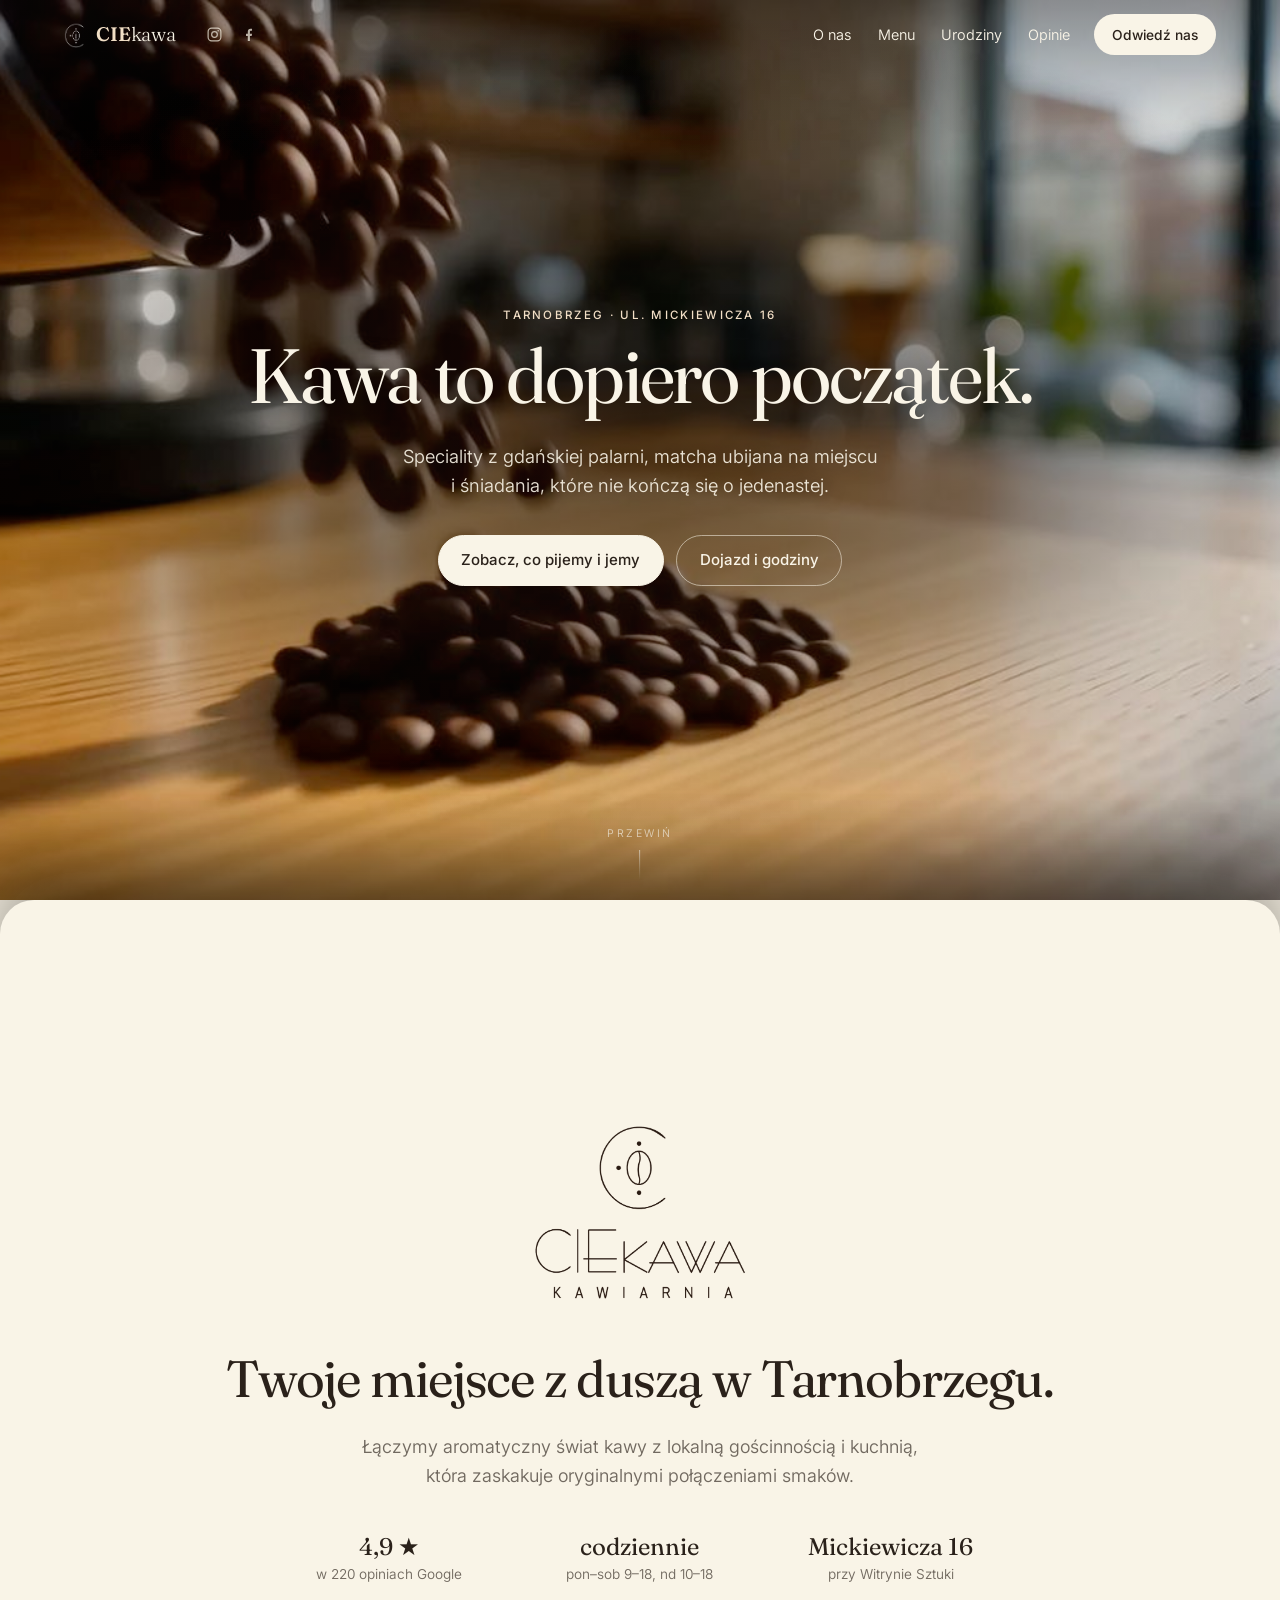
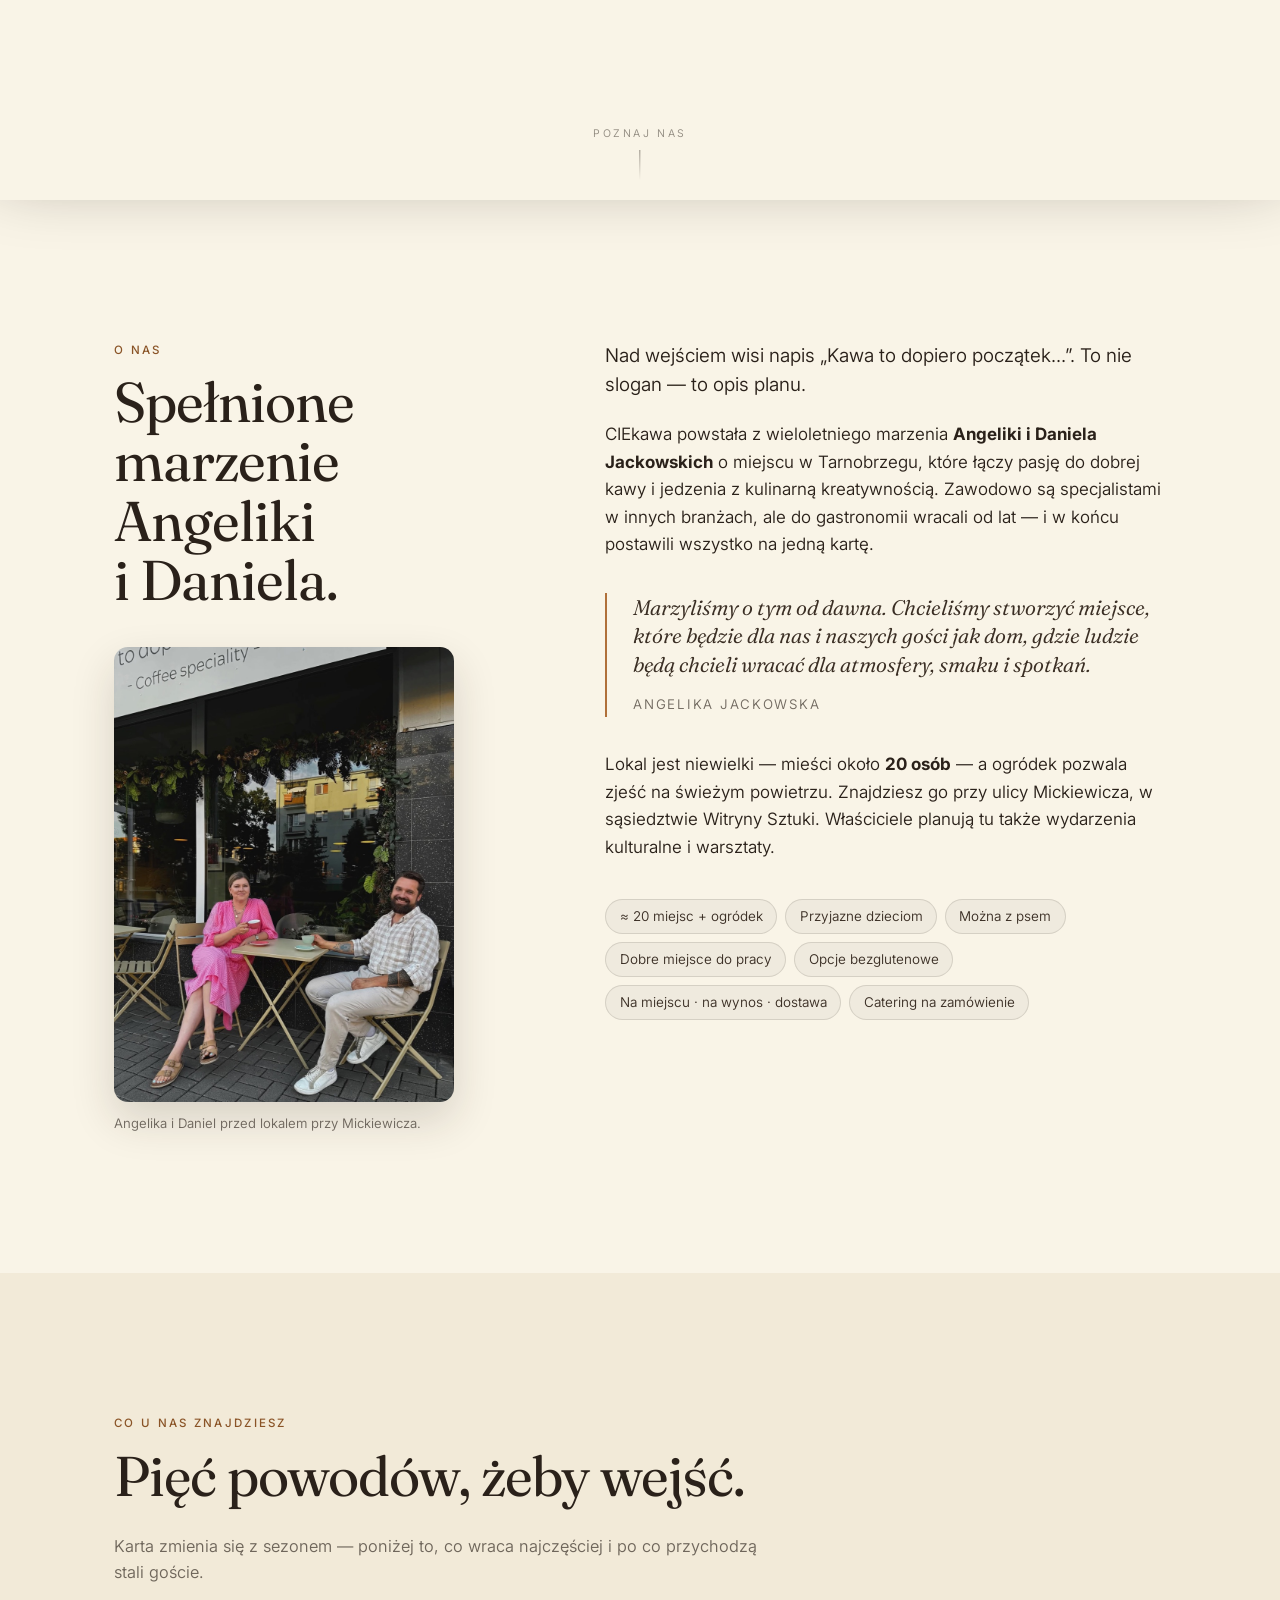
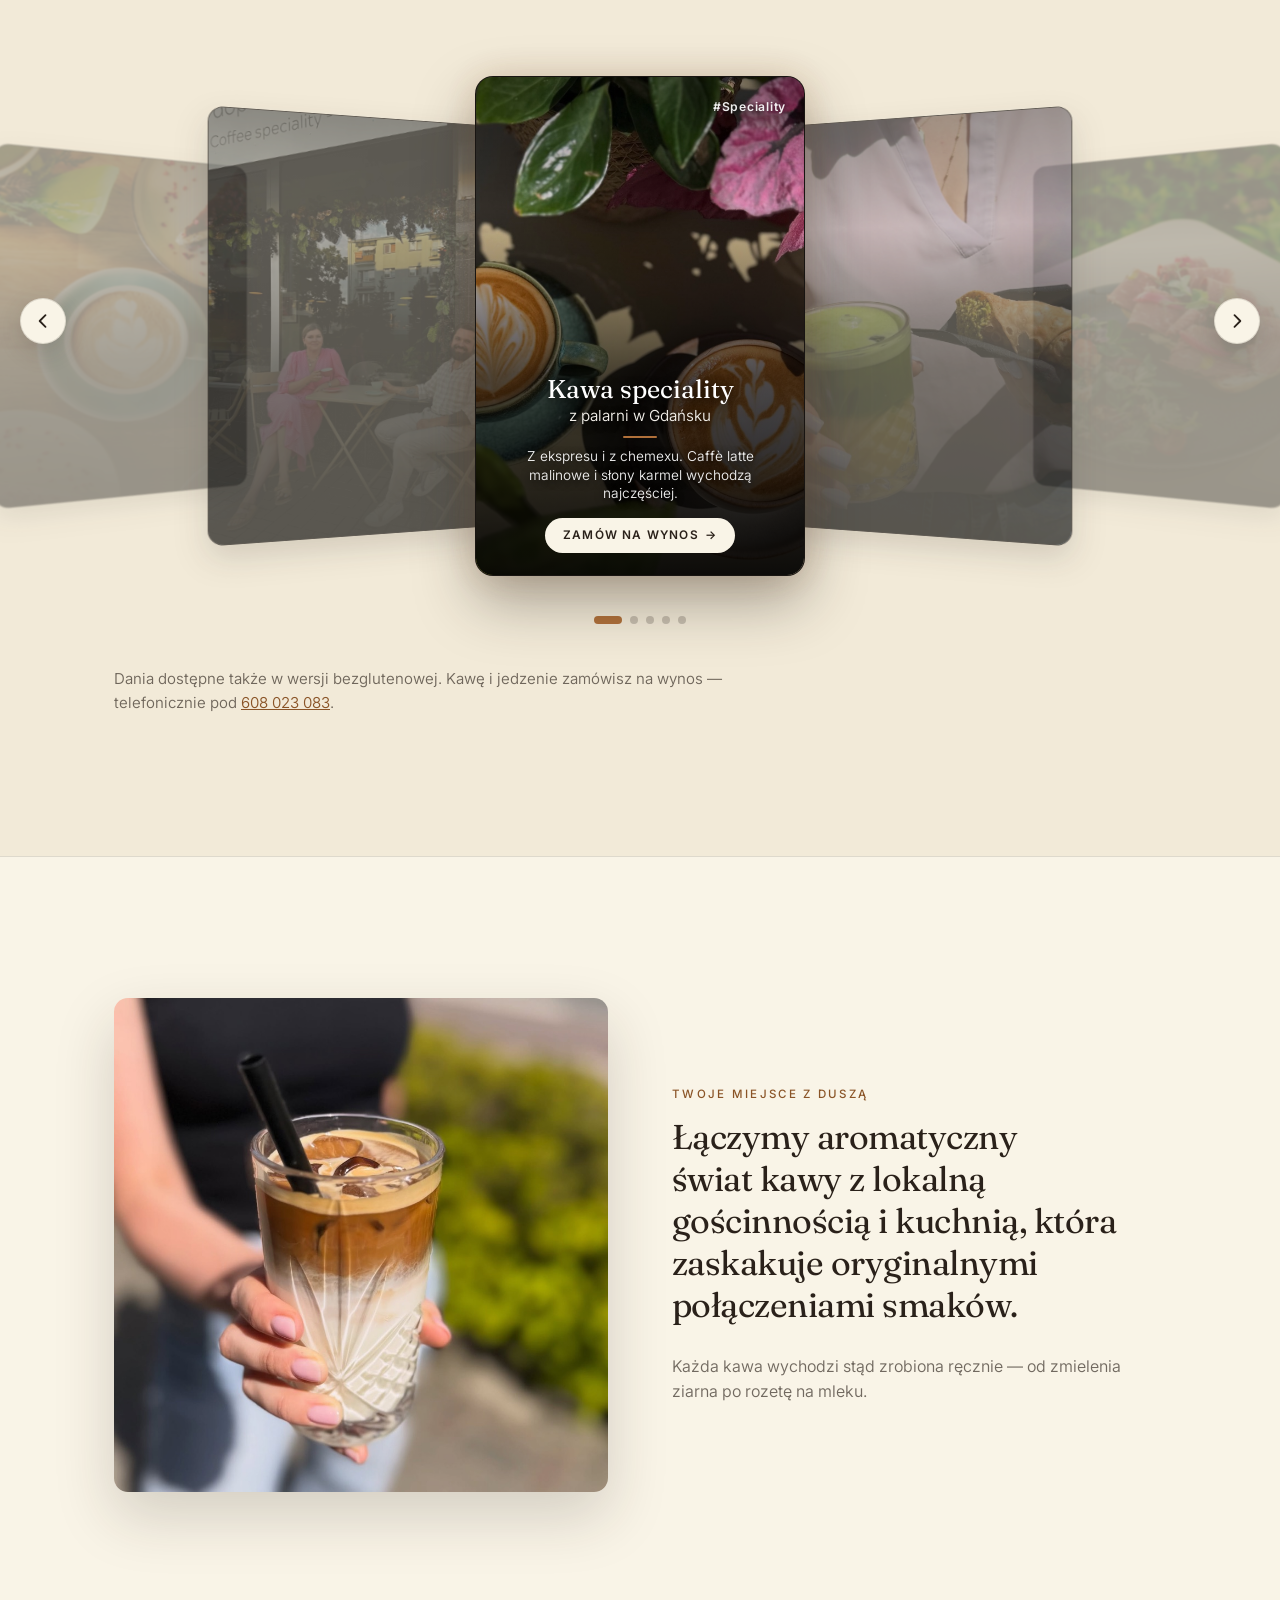
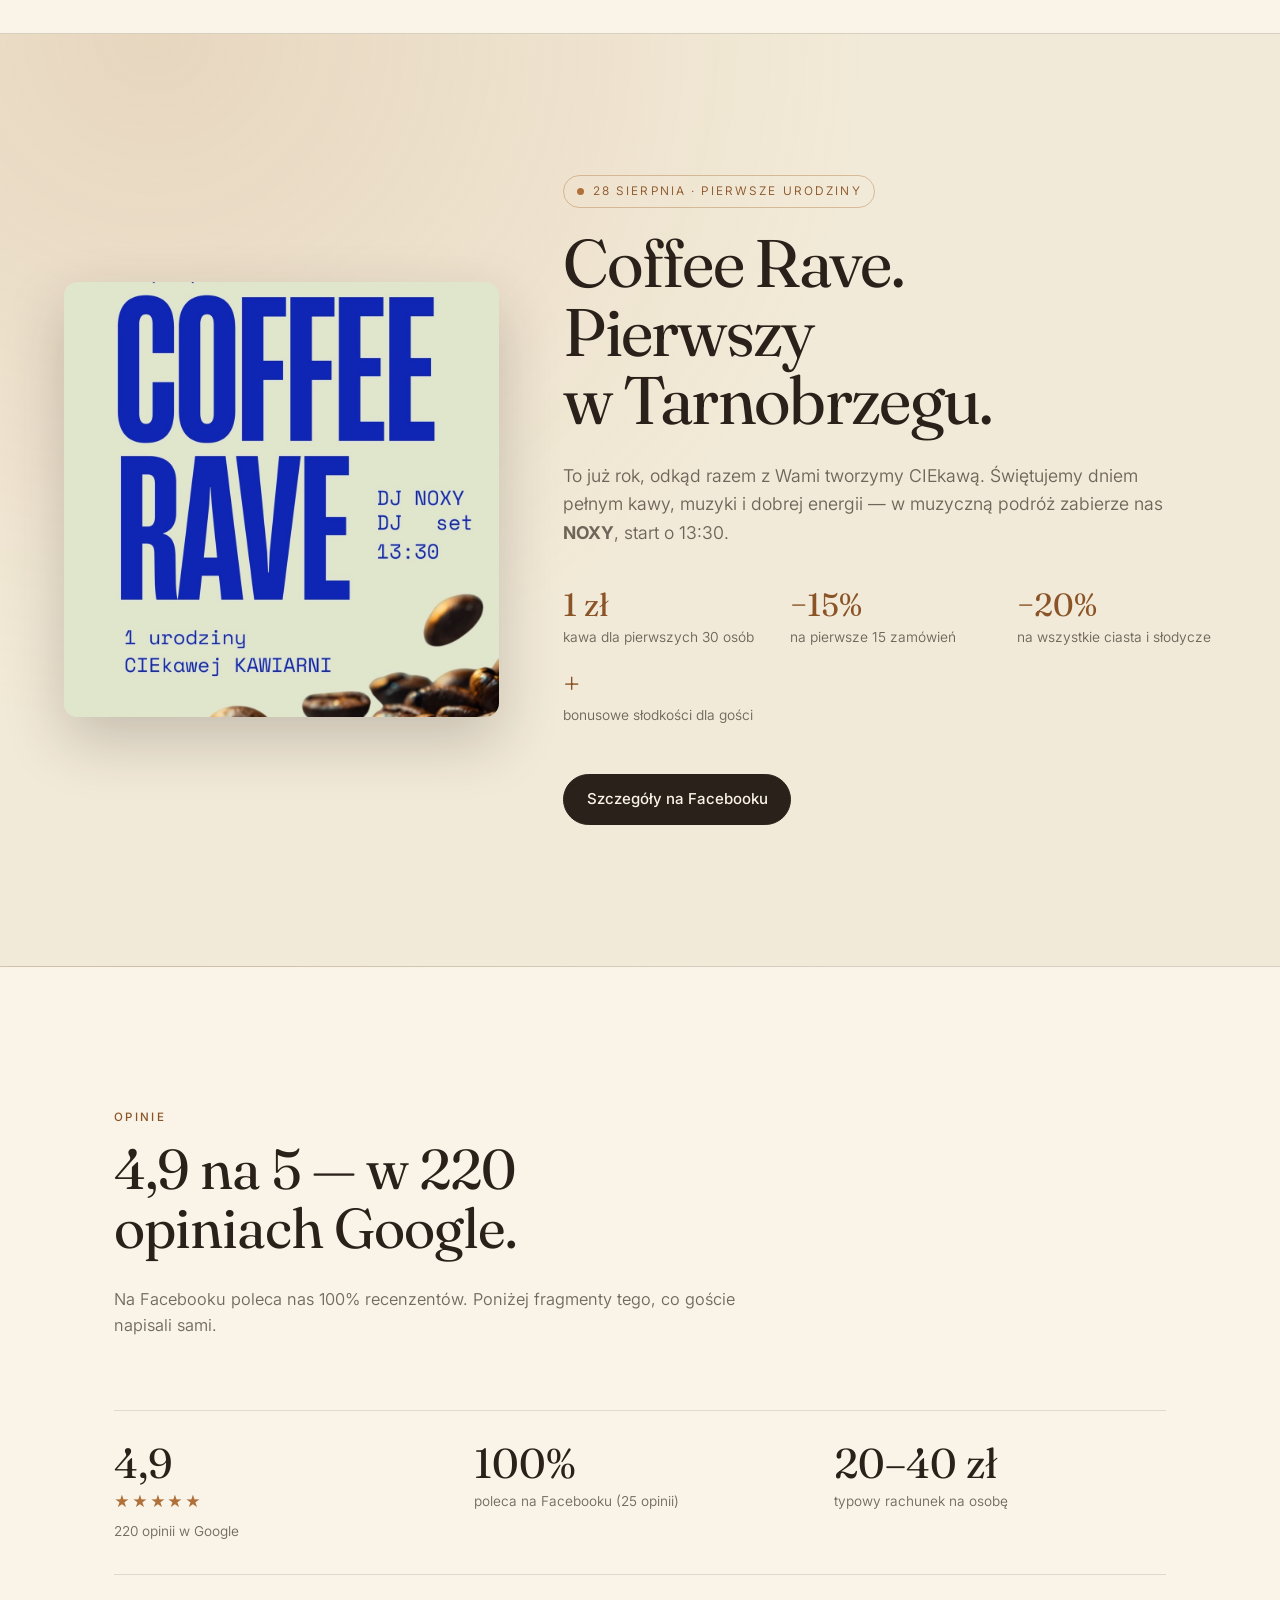
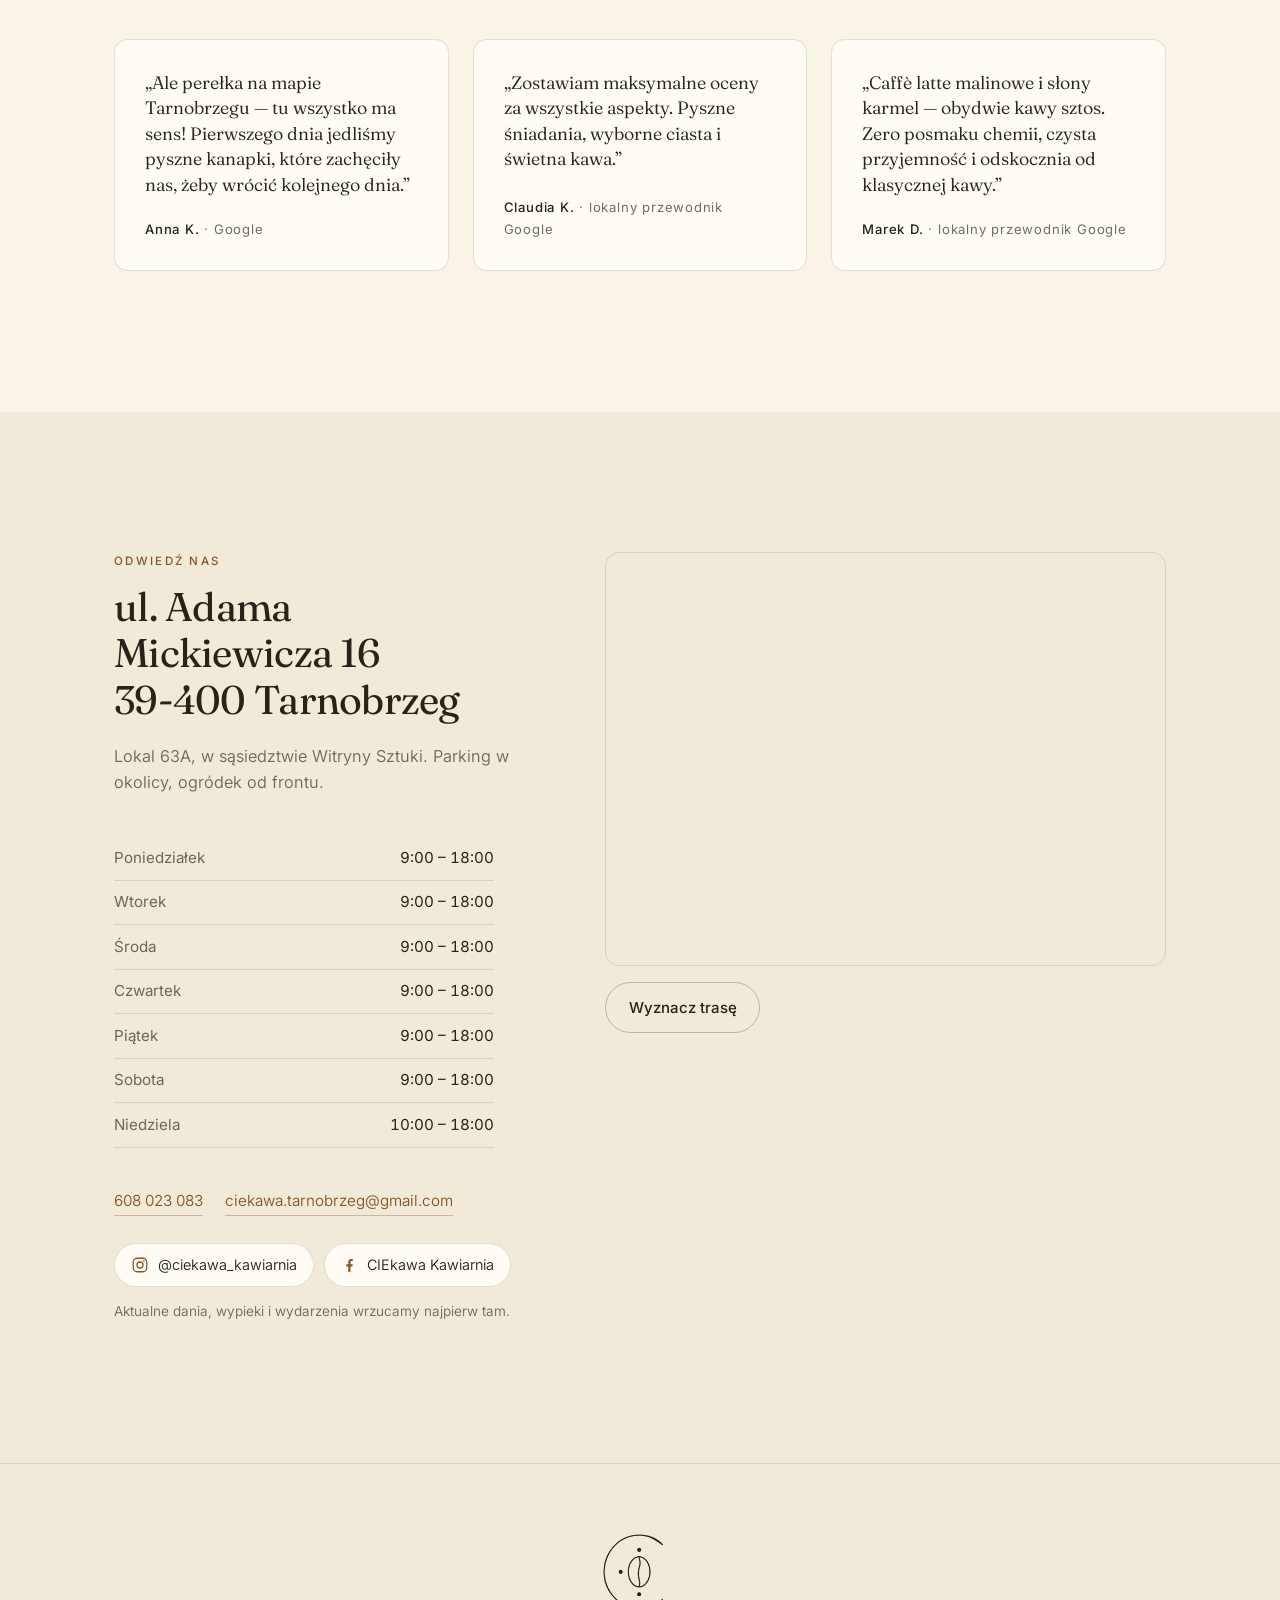
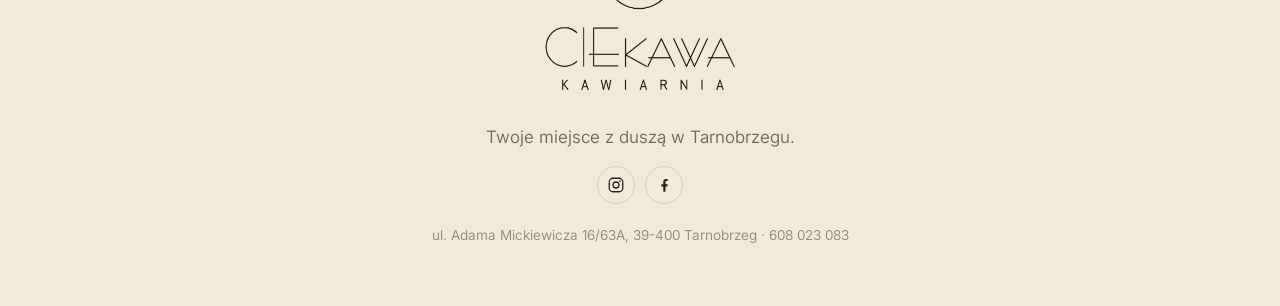
==== index.html @ f6996d6f "Ikony Instagrama i Facebooka w lewym górnym rogu Profile przy sygnaturze w nawigacji. Nad wideo jasn" ====
<!doctype html>
<html lang="pl">
<head>
<meta charset="utf-8">
<meta name="viewport" content="width=device-width, initial-scale=1">
<title>CIEkawa Kawiarnia — Tarnobrzeg | Kawa speciality, matcha i śniadania cały dzień</title>
<meta name="description" content="CIEkawa Kawiarnia przy Mickiewicza 16 w Tarnobrzegu. Kawa speciality z gdańskiej palarni, matcha, autorskie wypieki i śniadania serwowane przez cały dzień. 4,9★ w 220 opiniach Google.">
<meta name="theme-color" content="#F9F4E7">
<link rel="canonical" href="https://ciekawa-kawiarnia.pl/">

<meta property="og:type" content="restaurant.restaurant">
<meta property="og:locale" content="pl_PL">
<meta property="og:title" content="CIEkawa Kawiarnia — Tarnobrzeg">
<meta property="og:description" content="Kawa to dopiero początek. Speciality, matcha, wypieki i śniadania cały dzień — ul. Mickiewicza 16, Tarnobrzeg.">
<meta property="og:image" content="assets/img/wlasciciele.jpg">

<link rel="preconnect" href="https://fonts.googleapis.com">
<link rel="preconnect" href="https://fonts.gstatic.com" crossorigin>
<link href="https://fonts.googleapis.com/css2?family=Fraunces:ital,opsz,wght@0,9..144,300..700;1,9..144,300..600&family=Inter:wght@300..600&display=swap" rel="stylesheet">
<link rel="stylesheet" href="assets/css/style.css?v=11">
<script>document.documentElement.className+=" splash-on splash-lock";</script>

<script type="application/ld+json">
{
  "@context": "https://schema.org",
  "@type": "CafeOrCoffeeShop",
  "name": "CIEkawa Kawiarnia",
  "image": "assets/img/wlasciciele.jpg",
  "description": "Twoje miejsce z duszą w Tarnobrzegu — kawa speciality, matcha, autorskie wypieki i śniadania serwowane przez cały dzień.",
  "servesCuisine": ["Kawiarnia", "Śniadania", "Wypieki"],
  "priceRange": "20–40 zł",
  "telephone": "+48608023083",
  "email": "ciekawa.tarnobrzeg@gmail.com",
  "url": "https://ciekawa-kawiarnia.pl/",
  "address": {
    "@type": "PostalAddress",
    "streetAddress": "ul. Adama Mickiewicza 16/63A",
    "addressLocality": "Tarnobrzeg",
    "postalCode": "39-400",
    "addressCountry": "PL"
  },
  "geo": { "@type": "GeoCoordinates", "latitude": 50.5705876, "longitude": 21.6706132 },
  "aggregateRating": { "@type": "AggregateRating", "ratingValue": "4.9", "reviewCount": "220" },
  "sameAs": [
    "https://www.facebook.com/CIEkawaKawiarnia/",
    "https://www.instagram.com/ciekawa_kawiarnia/"
  ],
  "openingHoursSpecification": [
    { "@type": "OpeningHoursSpecification", "dayOfWeek": ["Monday","Tuesday","Wednesday","Thursday","Friday","Saturday"], "opens": "09:00", "closes": "18:00" },
    { "@type": "OpeningHoursSpecification", "dayOfWeek": "Sunday", "opens": "10:00", "closes": "18:00" }
  ]
}
</script>
</head>
<body>

<a class="skip" href="#tresc">Przejdź do treści</a>

<!-- Ekran startowy. Widoczny tylko przy włączonym JS (klasa .splash-on),
     żeby bez skryptu nie został na stałe na wierzchu. -->
<div class="splash" id="splash" role="status" aria-live="polite" aria-label="Wczytywanie strony">
  <i class="splash__panel splash__panel--top"></i>
  <i class="splash__panel splash__panel--bot"></i>
  <div class="splash__mark" id="splash-mark">
    <img class="splash__ghost" src="assets/img/logo.png" alt="CIEkawa Kawiarnia" width="760" height="661">
    <span class="splash__fillwrap" id="splash-fill">
      <img class="splash__fill" src="assets/img/logo.png" alt="" aria-hidden="true" width="760" height="661">
    </span>
  </div>
  <span class="splash__label">parzymy stronę…</span>
</div>

<header class="nav" id="nav">
  <a class="nav__brand" href="#top">
    <img class="nav__logo" src="assets/img/logo-znak.png" alt="" width="220" height="246">
    <span><span class="nav__mark">CIE</span><span class="nav__word">kawa</span></span>
  </a>
  <div class="nav__spolecz">
    <a href="https://www.instagram.com/ciekawa_kawiarnia/" target="_blank" rel="noopener"
       aria-label="CIEkawa Kawiarnia na Instagramie"><svg viewBox="0 0 24 24" width="17" height="17" fill="none" stroke="currentColor" stroke-width="1.7" aria-hidden="true"><rect x="3" y="3" width="18" height="18" rx="5"/><circle cx="12" cy="12" r="4"/><circle cx="17.2" cy="6.8" r="1.1" fill="currentColor" stroke="none"/></svg></a>
    <a href="https://www.facebook.com/CIEkawaKawiarnia/" target="_blank" rel="noopener"
       aria-label="CIEkawa Kawiarnia na Facebooku"><svg viewBox="0 0 24 24" width="17" height="17" fill="currentColor" aria-hidden="true"><path d="M14 8.5V11h3l-.5 3H14v7h-3v-7H8.5v-3H11V8c0-2.5 1.5-4 3.8-4 1.1 0 2.2.2 2.2.2v2.5h-1.2c-1.2 0-1.8.6-1.8 1.8z"/></svg></a>
  </div>
  <nav class="nav__links" aria-label="Główna">
    <a href="#o-nas">O nas</a>
    <a href="#menu">Menu</a>
    <a href="#urodziny">Urodziny</a>
    <a href="#opinie">Opinie</a>
  </nav>
  <a class="btn btn--pill nav__cta" href="#kontakt">Odwiedź nas</a>
</header>

<main id="tresc">

<!-- ============ HERO 1 — wideo ============ -->
<section class="hero" id="top">
  <!-- Źródło ustawia JS zależnie od szerokości ekranu: telefon nie musi
       ciągnąć wersji 1080p. Bez JS zostaje poster, więc kadr i tak jest. -->
  <video class="hero__video" id="hero-video"
         autoplay muted loop playsinline preload="auto"
         poster="assets/img/poster.jpg"
         aria-label="Ziarna kawy, przelew z chemexu, ubijana matcha i latte z sernikiem baskijskim"></video>
  <div class="hero__scrim"></div>
  <!-- Przyciemnienie na szwie pętli: wideo zaczyna się ziarnami, a kończy
       sernikiem, więc bez tego zapętlenie widać jako twarde cięcie. -->
  <div class="hero__dip" id="hero-dip"></div>

  <div class="wrap hero__inner" id="hero-inner">
    <p class="eyebrow">Tarnobrzeg · ul. Mickiewicza 16</p>
    <h1 class="hero__title">Kawa to dopiero&nbsp;początek.</h1>
    <p class="hero__sub">Speciality z gdańskiej palarni, matcha ubijana na miejscu i&nbsp;śniadania, które nie kończą się o&nbsp;jedenastej.</p>
    <div class="hero__actions">
      <a class="btn btn--light" href="#menu">Zobacz, co pijemy i jemy</a>
      <a class="btn btn--onvideo" href="#kontakt">Dojazd i godziny</a>
    </div>
  </div>

  <div class="hero__hint" aria-hidden="true"><span>przewiń</span><i></i></div>
</section>

<!-- ============ HERO 2 — marka ============ -->
<!-- Wjeżdża na hero 1 przy scrollu. Tu logo dostaje pełną skalę na swoim
     własnym kremowym tle, bez żadnego przefarbowywania. -->
<section class="hero2" id="marka">
  <div class="wrap hero2__inner">
    <img class="hero2__logo" src="assets/img/logo.png" alt="CIEkawa Kawiarnia" width="760" height="661">
    <p class="hero2__claim">Twoje miejsce z duszą w&nbsp;Tarnobrzegu.</p>
    <p class="hero2__sub">Łączymy aromatyczny świat kawy z lokalną gościnnością i&nbsp;kuchnią, która zaskakuje oryginalnymi połączeniami smaków.</p>
    <ul class="hero2__facts">
      <li><b>4,9 ★</b><span>w 220 opiniach Google</span></li>
      <li><b>codziennie</b><span>pon–sob 9–18, nd 10–18</span></li>
      <li><b>Mickiewicza 16</b><span>przy Witrynie Sztuki</span></li>
    </ul>
  </div>
  <a class="hero2__hint" href="#o-nas"><span>poznaj nas</span><i></i></a>
</section>

<!-- ============ O NAS ============ -->
<section class="section section--cream" id="o-nas">
  <div class="wrap grid-2">
    <div class="col-sticky">
      <p class="eyebrow">O nas</p>
      <h2 class="h2">Spełnione marzenie Angeliki i&nbsp;Daniela.</h2>
      <figure class="portret">
        <img src="assets/img/wlasciciele.jpg" alt="Angelika i Daniel Jackowscy przy stoliku w ogródku CIEkawej Kawiarni" width="897" height="1200" loading="lazy" decoding="async">
        <figcaption>Angelika i Daniel przed lokalem przy Mickiewicza.</figcaption>
      </figure>
    </div>
    <div class="prose">
      <p class="lead">Nad wejściem wisi napis „Kawa to dopiero początek…”. To nie slogan — to opis planu.</p>
      <p>CIEkawa powstała z wieloletniego marzenia <strong>Angeliki i Daniela Jackowskich</strong> o miejscu w Tarnobrzegu, które łączy pasję do dobrej kawy i jedzenia z kulinarną kreatywnością. Zawodowo są specjalistami w innych branżach, ale do gastronomii wracali od lat — i w końcu postawili wszystko na jedną kartę.</p>
      <blockquote>
        <p>Marzyliśmy o tym od dawna. Chcieliśmy stworzyć miejsce, które będzie dla nas i naszych gości jak dom, gdzie ludzie będą chcieli wracać dla atmosfery, smaku i spotkań.</p>
        <cite>Angelika Jackowska</cite>
      </blockquote>
      <p>Lokal jest niewielki — mieści około <strong>20 osób</strong> — a ogródek pozwala zjeść na świeżym powietrzu. Znajdziesz go przy ulicy Mickiewicza, w sąsiedztwie Witryny Sztuki. Właściciele planują tu także wydarzenia kulturalne i warsztaty.</p>

      <ul class="chips">
        <li>≈ 20 miejsc + ogródek</li>
        <li>Przyjazne dzieciom</li>
        <li>Można z psem</li>
        <li>Dobre miejsce do pracy</li>
        <li>Opcje bezglutenowe</li>
        <li>Na miejscu · na wynos · dostawa</li>
        <li>Catering na zamówienie</li>
      </ul>
    </div>
  </div>
</section>

<!-- ============ MENU — karuzela 3D ============ -->
<section class="section section--tint" id="menu">
  <div class="wrap">
    <header class="section__head">
      <p class="eyebrow">Co u nas znajdziesz</p>
      <h2 class="h2">Pięć powodów, żeby wejść.</h2>
      <p class="section__note">Karta zmienia się z sezonem — poniżej to, co wraca najczęściej i po co przychodzą stali goście.</p>
    </header>
  </div>

  <div class="cf" id="cf"
       role="group" aria-roledescription="karuzela" aria-label="Co serwujemy">
    <div class="cf__stage" id="cf-stage">
      <article class="cf__card" data-i="0">
        <img src="assets/img/fb-kawa.jpg" alt="Dwie kawy z rozetą w ceramicznych filiżankach na stoliku wśród roślin">
        <div class="cf__veil"></div>
        <div class="cf__body">
          <span class="cf__tag">#Speciality</span>
          <div class="cf__foot">
            <h3>Kawa speciality</h3>
            <span class="cf__line2">z palarni w Gdańsku</span>
            <i class="cf__rule"></i>
            <p>Z ekspresu i z chemexu. Caffè latte malinowe i słony karmel wychodzą najczęściej.</p>
            <a class="cf__cta" href="#kontakt">Zamów na wynos <span aria-hidden="true">→</span></a>
          </div>
        </div>
      </article>

      <article class="cf__card" data-i="1">
        <img src="assets/img/fb-matcha.jpg" alt="Mrożona matcha w szklance obok cannoli z pistacjami">
        <div class="cf__veil"></div>
        <div class="cf__body">
          <span class="cf__tag">#Matcha</span>
          <div class="cf__foot">
            <h3>Matcha i herbaty</h3>
            <span class="cf__line2">ubijana na miejscu</span>
            <i class="cf__rule"></i>
            <p>Późnym latem tropikalna — na soku pomarańczowym z puree z marakui.</p>
            <a class="cf__cta" href="#kontakt">Wpadnij na kubek <span aria-hidden="true">→</span></a>
          </div>
        </div>
      </article>

      <article class="cf__card" data-i="2">
        <img src="assets/img/fb-sniadania.jpg" alt="Kanapka na chlebie zakwasowym z wołowiną i sałatka na czarnym talerzu w ogródku">
        <div class="cf__veil"></div>
        <div class="cf__body">
          <span class="cf__tag">#CałyDzień</span>
          <div class="cf__foot">
            <h3>Śniadania</h3>
            <span class="cf__line2">również po południu</span>
            <i class="cf__rule"></i>
            <p>Poranek Sułtana, shakshuka, zakwas z guacamole i łososiem. Bez godziny granicznej.</p>
            <a class="cf__cta" href="#kontakt">Zarezerwuj stolik <span aria-hidden="true">→</span></a>
          </div>
        </div>
      </article>

      <article class="cf__card" data-i="3">
        <img src="assets/img/fb-wypieki.jpg" alt="Latte z rozetą na drewnianym stole obok ciast z malinami">
        <div class="cf__veil"></div>
        <div class="cf__body">
          <span class="cf__tag">#Wypieki</span>
          <div class="cf__foot">
            <h3>Wypieki i lunch</h3>
            <span class="cf__line2">pieczone u nas</span>
            <i class="cf__rule"></i>
            <p>Sernik baskijski, hałka, sałatka Kozimierz z malinami i kozim serem, schiacciata.</p>
            <a class="cf__cta" href="#kontakt">Sprawdź, co dziś <span aria-hidden="true">→</span></a>
          </div>
        </div>
      </article>

      <article class="cf__card" data-i="4">
        <img src="assets/img/wlasciciele.jpg" alt="Angelika i Daniel przy stoliku w ogródku kawiarni">
        <div class="cf__veil"></div>
        <div class="cf__body">
          <span class="cf__tag">#Miejsce</span>
          <div class="cf__foot">
            <h3>Ogródek i sala</h3>
            <span class="cf__line2">około 20 miejsc</span>
            <i class="cf__rule"></i>
            <p>Przyjazne dzieciom i psom, dobre do pracy na laptopie. Prowadzą Angelika i Daniel.</p>
            <a class="cf__cta" href="#kontakt">Jak dojechać <span aria-hidden="true">→</span></a>
          </div>
        </div>
      </article>
    </div>

    <button class="cf__nav cf__nav--prev" id="cf-prev" type="button" aria-label="Poprzedni slajd">
      <svg width="20" height="20" viewBox="0 0 24 24" fill="none" stroke="currentColor" stroke-width="2.2" aria-hidden="true"><path stroke-linecap="round" stroke-linejoin="round" d="M15 19l-7-7 7-7"/></svg>
    </button>
    <button class="cf__nav cf__nav--next" id="cf-next" type="button" aria-label="Następny slajd">
      <svg width="20" height="20" viewBox="0 0 24 24" fill="none" stroke="currentColor" stroke-width="2.2" aria-hidden="true"><path stroke-linecap="round" stroke-linejoin="round" d="M9 5l7 7-7 7"/></svg>
    </button>

    <div class="cf__dots" id="cf-dots" role="tablist" aria-label="Wybór slajdu"></div>
  </div>

  <div class="wrap">
    <p class="menu__foot">Dania dostępne także w wersji bezglutenowej. Kawę i jedzenie zamówisz na wynos — telefonicznie pod <a href="tel:+48608023083">608&nbsp;023&nbsp;083</a>.</p>
  </div>
</section>

<!-- ============ PAS ZE ZDJĘCIEM ============ -->
<section class="section section--band" aria-label="Nasza kawa">
  <div class="wrap band">
    <figure class="band__shot">
      <img src="assets/img/fb-mrozona.jpg" alt="Mrożona kawa w szklance, na wynos przed lokalem" width="900" height="900" loading="lazy" decoding="async">
    </figure>
    <div class="band__text">
      <p class="eyebrow">Twoje miejsce z duszą</p>
      <p class="band__claim">Łączymy aromatyczny świat kawy z lokalną gościnnością i&nbsp;kuchnią, która zaskakuje oryginalnymi połączeniami smaków.</p>
      <p class="band__sub">Każda kawa wychodzi stąd zrobiona ręcznie — od zmielenia ziarna po rozetę na mleku.</p>
    </div>
  </div>
</section>

<!-- ============ URODZINY ============ -->
<section class="section section--event" id="urodziny">
  <div class="wrap event event--plakat">
   <figure class="event__poster">
     <img src="assets/img/fb-rave.jpg" alt="Plakat: Coffee Rave, DJ NOXY, set 13:30, 1. urodziny CIEkawej Kawiarni" width="1100" height="1100" loading="lazy" decoding="async">
   </figure>
   <div class="event__txt">
    <div class="event__label">
      <span class="dot"></span> 28 sierpnia · pierwsze urodziny
    </div>
    <h2 class="event__title">Coffee&nbsp;Rave.<br>Pierwszy w&nbsp;Tarnobrzegu.</h2>
    <p class="event__lead">To już rok, odkąd razem z Wami tworzymy CIEkawą. Świętujemy dniem pełnym kawy, muzyki i dobrej energii — w muzyczną podróż zabierze nas <strong>NOXY</strong>, start o&nbsp;13:30.</p>
    <ul class="event__perks">
      <li><b>1 zł</b><span>kawa dla pierwszych 30 osób</span></li>
      <li><b>−15%</b><span>na pierwsze 15 zamówień</span></li>
      <li><b>−20%</b><span>na wszystkie ciasta i słodycze</span></li>
      <li><b>+</b><span>bonusowe słodkości dla gości</span></li>
    </ul>
    <a class="btn btn--solid" href="https://www.facebook.com/CIEkawaKawiarnia/" target="_blank" rel="noopener">Szczegóły na Facebooku</a>
   </div>
  </div>
</section>

<!-- ============ OPINIE ============ -->
<section class="section section--cream" id="opinie">
  <div class="wrap">
    <header class="section__head">
      <p class="eyebrow">Opinie</p>
      <h2 class="h2">4,9 na 5 — w 220 opiniach Google.</h2>
      <p class="section__note">Na Facebooku poleca nas 100% recenzentów. Poniżej fragmenty tego, co goście napisali sami.</p>
    </header>

    <div class="rating">
      <div class="rating__score">
        <span class="rating__num">4,9</span>
        <span class="stars" aria-label="4,9 na 5 gwiazdek">★★★★★</span>
        <span class="rating__meta">220 opinii w Google</span>
      </div>
      <div class="rating__score">
        <span class="rating__num">100%</span>
        <span class="rating__meta">poleca na Facebooku (25 opinii)</span>
      </div>
      <div class="rating__score">
        <span class="rating__num">20–40 zł</span>
        <span class="rating__meta">typowy rachunek na osobę</span>
      </div>
    </div>

    <div class="quotes">
      <figure class="quote">
        <blockquote>Ale perełka na mapie Tarnobrzegu — tu wszystko ma sens! Pierwszego dnia jedliśmy pyszne kanapki, które zachęciły nas, żeby wrócić kolejnego dnia.</blockquote>
        <figcaption>Anna K. <span>· Google</span></figcaption>
      </figure>
      <figure class="quote">
        <blockquote>Zostawiam maksymalne oceny za wszystkie aspekty. Pyszne śniadania, wyborne ciasta i świetna kawa.</blockquote>
        <figcaption>Claudia K. <span>· lokalny przewodnik Google</span></figcaption>
      </figure>
      <figure class="quote">
        <blockquote>Caffè latte malinowe i słony karmel — obydwie kawy sztos. Zero posmaku chemii, czysta przyjemność i odskocznia od klasycznej kawy.</blockquote>
        <figcaption>Marek D. <span>· lokalny przewodnik Google</span></figcaption>
      </figure>
    </div>
  </div>
</section>

<!-- ============ KONTAKT ============ -->
<section class="section section--tint" id="kontakt">
  <div class="wrap grid-2 contact">
    <div>
      <p class="eyebrow">Odwiedź nas</p>
      <h2 class="h2">ul. Adama Mickiewicza 16<br>39-400 Tarnobrzeg</h2>
      <p class="section__note">Lokal 63A, w sąsiedztwie Witryny Sztuki. Parking w okolicy, ogródek od frontu.</p>

      <table class="hours">
        <caption class="sr-only">Godziny otwarcia</caption>
        <tbody>
          <tr><th scope="row">Poniedziałek</th><td>9:00 – 18:00</td></tr>
          <tr><th scope="row">Wtorek</th><td>9:00 – 18:00</td></tr>
          <tr><th scope="row">Środa</th><td>9:00 – 18:00</td></tr>
          <tr><th scope="row">Czwartek</th><td>9:00 – 18:00</td></tr>
          <tr><th scope="row">Piątek</th><td>9:00 – 18:00</td></tr>
          <tr><th scope="row">Sobota</th><td>9:00 – 18:00</td></tr>
          <tr><th scope="row">Niedziela</th><td>10:00 – 18:00</td></tr>
        </tbody>
      </table>

      <div class="contact__links">
        <a href="tel:+48608023083">608 023 083</a>
        <a href="mailto:ciekawa.tarnobrzeg@gmail.com">ciekawa.tarnobrzeg@gmail.com</a>
      </div>

      <div class="spolecz">
        <a class="spolecz__btn" href="https://www.instagram.com/ciekawa_kawiarnia/"
           target="_blank" rel="noopener"><svg viewBox="0 0 24 24" width="18" height="18" fill="none" stroke="currentColor" stroke-width="1.7" aria-hidden="true"><rect x="3" y="3" width="18" height="18" rx="5"/><circle cx="12" cy="12" r="4"/><circle cx="17.2" cy="6.8" r="1.1" fill="currentColor" stroke="none"/></svg><span>@ciekawa_kawiarnia</span></a>
        <a class="spolecz__btn" href="https://www.facebook.com/CIEkawaKawiarnia/"
           target="_blank" rel="noopener"><svg viewBox="0 0 24 24" width="18" height="18" fill="currentColor" aria-hidden="true"><path d="M14 8.5V11h3l-.5 3H14v7h-3v-7H8.5v-3H11V8c0-2.5 1.5-4 3.8-4 1.1 0 2.2.2 2.2.2v2.5h-1.2c-1.2 0-1.8.6-1.8 1.8z"/></svg><span>CIEkawa Kawiarnia</span></a>
      </div>
      <p class="spolecz__note">Aktualne dania, wypieki i wydarzenia wrzucamy najpierw tam.</p>
    </div>

    <div class="map">
      <!-- OpenStreetMap zamiast Google Maps: nie wymaga klucza API ani zgody na
           cookies, więc mapa pokazuje się od razu także w UE. -->
      <iframe
        title="Mapa dojazdu do CIEkawa Kawiarnia, ul. Mickiewicza 16, Tarnobrzeg"
        src="https://www.openstreetmap.org/export/embed.html?bbox=21.6646%2C50.5676%2C21.6766%2C50.5736&amp;layer=mapnik&amp;marker=50.5705876%2C21.6706132"
        loading="lazy" referrerpolicy="no-referrer"></iframe>
      <a class="btn btn--ghost map__btn" href="https://www.google.com/maps/place/CIEkawa+KAWIARNIA/@50.5705876,21.6706132,17z" target="_blank" rel="noopener">Wyznacz trasę</a>
    </div>
  </div>
</section>

</main>

<footer class="foot">
  <div class="wrap foot__inner">
    <img class="foot__logo" src="assets/img/logo.png" alt="CIEkawa Kawiarnia" width="760" height="661" loading="lazy">
    <p class="foot__claim">Twoje miejsce z duszą w Tarnobrzegu.</p>
    <div class="foot__spolecz">
      <a href="https://www.instagram.com/ciekawa_kawiarnia/" target="_blank" rel="noopener"
         aria-label="CIEkawa Kawiarnia na Instagramie"><svg viewBox="0 0 24 24" width="18" height="18" fill="none" stroke="currentColor" stroke-width="1.7" aria-hidden="true"><rect x="3" y="3" width="18" height="18" rx="5"/><circle cx="12" cy="12" r="4"/><circle cx="17.2" cy="6.8" r="1.1" fill="currentColor" stroke="none"/></svg></a>
      <a href="https://www.facebook.com/CIEkawaKawiarnia/" target="_blank" rel="noopener"
         aria-label="CIEkawa Kawiarnia na Facebooku"><svg viewBox="0 0 24 24" width="18" height="18" fill="currentColor" aria-hidden="true"><path d="M14 8.5V11h3l-.5 3H14v7h-3v-7H8.5v-3H11V8c0-2.5 1.5-4 3.8-4 1.1 0 2.2.2 2.2.2v2.5h-1.2c-1.2 0-1.8.6-1.8 1.8z"/></svg></a>
    </div>
    <p class="foot__meta">ul. Adama Mickiewicza 16/63A, 39-400 Tarnobrzeg · 608 023 083</p>
  </div>
</footer>

<script src="assets/js/main.js?v=11"></script>
</body>
</html>
---- assets/css/style.css ----
/* ===========================================================
   CIEkawa Kawiarnia — Tarnobrzeg
   Motyw jasny. Krem strony to dokładny kolor tła z pliku logo,
   dzięki czemu logo siada na swoim własnym tle bez przefarbowywania.
   =========================================================== */

:root{
  --cream:#F9F4E7;      /* tło strony = tło logo */
  --tint:#F2EAD8;       /* sekcje przeplatane */
  --card:#FFFCF5;
  --ink:#2A211A;
  --ink-mute:rgba(42,33,26,.66);
  --ink-soft:rgba(42,33,26,.5);
  --line:rgba(42,33,26,.13);

  --amber:#B0703A;      /* grafika, ikony */
  --amber-ink:#8A5427;  /* drobny tekst akcentowy — ciemniejszy dla kontrastu */
  --matcha:#6E8B5A;

  --sans:"Inter",-apple-system,BlinkMacSystemFont,"Segoe UI",Roboto,sans-serif;
  --serif:"Fraunces",Georgia,"Times New Roman",serif;

  --wrap:1180px;
  --pad:clamp(20px,5vw,64px);
  --r:14px;
}

*,*::before,*::after{box-sizing:border-box}
html{scroll-behavior:smooth;-webkit-text-size-adjust:100%}
body{
  margin:0;
  background:var(--cream);
  color:var(--ink);
  font-family:var(--sans);
  font-size:17px;
  line-height:1.62;
  font-weight:350;
  -webkit-font-smoothing:antialiased;
  overflow-x:hidden;
}
img,video,canvas,iframe{display:block;max-width:100%}
a{color:inherit}

.sr-only{position:absolute;width:1px;height:1px;padding:0;margin:-1px;overflow:hidden;clip:rect(0 0 0 0);white-space:nowrap;border:0}
.skip{position:absolute;left:-9999px;top:0;z-index:200;background:var(--ink);color:var(--cream);padding:12px 18px;border-radius:0 0 10px 0}
.skip:focus{left:0}

.wrap{width:100%;max-width:var(--wrap);margin-inline:auto;padding-inline:var(--pad)}

/* ---------- typografia ---------- */
.h2{
  font-family:var(--serif);font-weight:400;
  font-size:clamp(2rem,4.6vw,3.5rem);line-height:1.06;letter-spacing:-.018em;
  margin:.1em 0 .5em;text-wrap:balance;color:var(--ink);
}
.eyebrow{
  font-size:.72rem;letter-spacing:.2em;text-transform:uppercase;font-weight:500;
  color:var(--amber-ink);margin:0 0 1.1em;
}
.lead{font-size:1.18rem;line-height:1.55}

/* ---------- przyciski ---------- */
.btn{
  display:inline-flex;align-items:center;justify-content:center;gap:.5em;
  font-size:.94rem;font-weight:500;text-decoration:none;
  padding:.82em 1.5em;border-radius:100px;border:1px solid transparent;
  transition:background .25s ease,color .25s ease,border-color .25s ease;
  white-space:nowrap;
}
/* Ciemny przycisk na kremie daje mocniejszy kontrast niż bursztyn na bursztynie. */
.btn--solid{background:var(--ink);color:var(--cream);border-color:var(--ink)}
.btn--solid:hover{background:#40332A;border-color:#40332A}
.btn--ghost{border-color:rgba(42,33,26,.28);color:var(--ink)}
.btn--ghost:hover{border-color:var(--ink);background:rgba(42,33,26,.05)}
.btn--pill{background:var(--ink);color:var(--cream);padding:.62em 1.25em;font-size:.86rem}
.btn--pill:hover{background:#40332A}

/* ===========================================================
   EKRAN STARTOWY
   =========================================================== */
:root{
  --logo-zanik:280ms;         /* jak szybko gaśnie logo */
  --logo-wyprzedzenie:160ms;  /* o ile wcześniej znika, niż rusza zasłona */
  --rozsuwanie:1000ms;
}
/* Domyślnie ukryty. Pokazuje go dopiero klasa dopisana przez skrypt,
   więc bez JS strona po prostu startuje bez ekranu powitalnego. */
.splash{display:none}
/* Widoczność i blokada scrolla to osobne klasy: blokadę zdejmujemy na starcie
   wyjścia, a widoczność dopiero po animacji — inaczej zasłona znikałaby
   natychmiast i nie byłoby czego oglądać. */
.splash-lock{overflow:hidden}
.splash-on .splash{
  display:flex;flex-direction:column;align-items:center;justify-content:center;gap:26px;
  position:fixed;inset:0;z-index:999;
}
/* Dwie połowy tła rozjeżdżają się na wyjściu i odsłaniają hero.
   Ruszają z opóźnieniem, żeby logo zdążyło zejść pierwsze. */
.splash__panel{
  position:absolute;left:0;width:100%;height:50.2%;
  background:var(--cream);
  transition:transform var(--rozsuwanie) cubic-bezier(.76,0,.24,1) var(--logo-wyprzedzenie);
}
.splash__panel--top{top:0}
.splash__panel--bot{bottom:0}

/* Wejście przez klasę, nie przez @keyframes z forwards. Animacja z fill-mode
   nadpisuje opacity ustawiane przejściem, przez co logo nie dawało się wygasić
   i wisiało nad odsłoniętą stroną aż do display:none. */
.splash__mark{
  position:relative;z-index:2;
  width:clamp(150px,20vw,215px);
  opacity:0;transform:scale(.94);
}
.splash-on .splash.is-in .splash__mark{
  opacity:1;transform:scale(1);
  transition:opacity .8s cubic-bezier(.22,1,.36,1),
             transform .8s cubic-bezier(.22,1,.36,1);
}
.splash__ghost{width:100%;height:auto;opacity:.11}
/* Pełne logo przycięte od dołu — rośnie jak nalewana kawa. */
.splash__fillwrap{
  position:absolute;left:0;bottom:0;width:100%;height:0;
  overflow:hidden;
  transition:height .45s cubic-bezier(.33,1,.68,1);
}
.splash__fill{position:absolute;left:0;bottom:0;width:100%;height:auto}

.splash__label{
  position:relative;z-index:2;
  font-size:.66rem;letter-spacing:.24em;text-transform:uppercase;
  color:var(--ink-soft);
  transition:opacity var(--logo-zanik) ease;
}

/* Reguła wyjścia stoi po regule wejścia (ta sama specyficzność — wygrywa
   późniejsza) i sama narzuca krótszy czas, inaczej odziedziczyłaby 0,8 s. */
.splash.is-out .splash__panel--top{transform:translateY(-100%)}
.splash.is-out .splash__panel--bot{transform:translateY(100%)}
.splash-on .splash.is-out .splash__mark{
  opacity:0;transform:scale(1.06);
  transition:opacity var(--logo-zanik) ease,
             transform var(--logo-zanik) cubic-bezier(.4,0,.2,1);
}
.splash.is-out .splash__label{opacity:0}

@media (prefers-reduced-motion:reduce){
  .splash__panel,.splash__mark,.splash__fillwrap,.splash__label{transition-duration:.01ms}
}

/* ===========================================================
   NAV
   =========================================================== */
.nav{
  position:fixed;inset:0 0 auto 0;z-index:120;
  display:flex;align-items:center;gap:24px;
  padding:14px var(--pad);
  border-bottom:1px solid transparent;
  transition:background .35s ease,backdrop-filter .35s ease,border-color .35s ease;
}
.nav.is-stuck{
  background:rgba(249,244,231,.86);
  backdrop-filter:saturate(150%) blur(14px);
  -webkit-backdrop-filter:saturate(150%) blur(14px);
  border-bottom-color:var(--line);
}
.nav__brand{
  display:flex;align-items:center;gap:9px;
  text-decoration:none;font-family:var(--serif);font-size:1.22rem;letter-spacing:-.01em;
  color:var(--ink);
}
/* Profile przy sygnaturze, w lewym górnym rogu. Odstęp na prawo przejmuje
   ten blok, bo to on domyka lewą stronę paska. */
.nav__spolecz{display:flex;align-items:center;gap:4px;margin-right:auto}
.nav__spolecz a{
  display:inline-flex;align-items:center;justify-content:center;
  width:30px;height:30px;border-radius:50%;color:var(--ink);
  opacity:.72;transition:opacity .2s ease,background .2s ease;
}
.nav__spolecz a:hover{opacity:1;background:rgba(42,33,26,.07)}
.nav:not(.is-stuck) .nav__spolecz a{color:var(--cream)}
.nav:not(.is-stuck) .nav__spolecz a:hover{background:rgba(249,244,231,.16)}
@media (max-width:480px){ .nav__spolecz{display:none} }
/* Logo jest ciemną kreską na przezroczystym tle, a strona ma kolor jego
   oryginalnego tła — żadnego filtra nie potrzeba. */
.nav__logo{height:26px;width:auto;transition:filter .35s ease}
/* Zanim nawigacja się przyklei, leży na wideo — wtedy jasna.
   Po przyklejeniu ma kremowe tło, więc logo wraca do swojego koloru. */
.nav:not(.is-stuck) .nav__brand,
.nav:not(.is-stuck) .nav__links a{color:var(--cream)}
.nav:not(.is-stuck) .nav__mark{color:#F2DFC6}
.nav:not(.is-stuck) .nav__logo{filter:brightness(0) invert(1)}
.nav:not(.is-stuck) .btn--pill{background:var(--cream);color:var(--ink)}
.nav__mark{color:var(--amber-ink);font-weight:600}
.nav__word{font-weight:300}
.nav__links{display:flex;gap:26px}
.nav__links a{text-decoration:none;font-size:.9rem;color:var(--ink-mute);transition:color .2s ease}
.nav__links a:hover{color:var(--ink)}
@media (max-width:760px){
  .nav__links{gap:0}
  .nav__links a:not([href="#menu"]){display:none}
  .nav__links a{font-size:.86rem;color:var(--ink)}
  .nav{gap:16px}
}

/* ===========================================================
   HERO — wideo na cały ekran, w naturalnym kolorze
   =========================================================== */
.hero{
  /* Przyklejone, żeby hero 2 mogło na nie wjechać przy scrollu. */
  position:sticky;top:0;
  height:100svh;
  display:flex;flex-direction:column;justify-content:center;
  padding:clamp(90px,13vh,140px) 0 clamp(80px,14vh,150px);
  background:#141010;
  overflow:hidden;
}
.hero__video{
  position:absolute;inset:0;
  width:100%;height:100%;object-fit:cover;
}
/* Kadr zostaje w swoim kolorze — przyciemniamy tylko miękką poświatą pod samym
   napisem. To wideo jest jasne, więc bez niej kremowy tekst schodzi na jasnych
   ujęciach do kontrastu 2,0; z nią trzyma 5,2 w najgorszym przypadku.
   Górny pas dokłada czytelności nawigacji, dolny styka hero z kremową sekcją. */
.hero__scrim{
  position:absolute;inset:0;pointer-events:none;
  background:
    radial-gradient(62% 46% at 50% 47%,
      rgba(14,10,8,.62) 0%,
      rgba(14,10,8,.42) 46%,
      rgba(14,10,8,.12) 78%,
      rgba(14,10,8,0) 100%),
    linear-gradient(180deg,
      rgba(14,10,8,.42) 0%,
      rgba(14,10,8,0) 18%,
      rgba(14,10,8,0) 88%,
      rgba(14,10,8,.34) 100%);
}
.hero__inner{
  position:relative;z-index:2;
  will-change:opacity,transform;
  text-align:center;display:flex;flex-direction:column;align-items:center;
  color:var(--cream);
}
.hero .eyebrow{color:#F2DFC6;text-shadow:0 1px 18px rgba(10,7,5,.6)}
.hero__title{
  font-family:var(--serif);font-weight:400;color:var(--cream);
  font-size:clamp(2.4rem,6.6vw,4.8rem);line-height:1.02;letter-spacing:-.028em;
  margin:0 0 .34em;text-wrap:balance;
  text-shadow:0 2px 30px rgba(10,7,5,.55);
}
.hero__sub{
  margin:0 auto;max-width:560px;
  font-size:clamp(1rem,1.6vw,1.14rem);color:rgba(249,244,231,.9);
  text-shadow:0 1px 20px rgba(10,7,5,.6);
}
.hero__actions{display:flex;gap:12px;flex-wrap:wrap;justify-content:center;margin-top:2em}

/* Przyciski na wideo: jasny wypełniony i obrysowany — ciemny gubiłby się w kadrze. */
.btn--light{background:var(--cream);color:var(--ink);border-color:var(--cream)}
.btn--light:hover{background:#fff;border-color:#fff}
.btn--onvideo{border-color:rgba(249,244,231,.55);color:var(--cream)}
.btn--onvideo:hover{border-color:var(--cream);background:rgba(249,244,231,.14)}

/* Przyciemnienie na szwie pętli wideo. */
.hero__dip{
  position:absolute;inset:0;pointer-events:none;
  background:#0E0A08;opacity:0;
}

.hero__hint{
  position:absolute;left:50%;bottom:20px;transform:translateX(-50%);
  display:flex;flex-direction:column;align-items:center;gap:8px;
  font-size:.66rem;letter-spacing:.24em;text-transform:uppercase;
  color:rgba(249,244,231,.75);text-decoration:none;z-index:3;
}
.hero__hint i{display:block;width:1px;height:30px;background:linear-gradient(rgba(249,244,231,.75),transparent);animation:drip 2.2s ease-in-out infinite}
@keyframes drip{0%,100%{transform:scaleY(.4);opacity:.3;transform-origin:top}50%{transform:scaleY(1);opacity:.85;transform-origin:top}}

/* ===========================================================
   HERO 2 — marka
   =========================================================== */
.hero2{
  position:relative;z-index:5;
  min-height:100svh;
  display:flex;flex-direction:column;justify-content:center;
  padding:clamp(96px,14vh,150px) 0 clamp(84px,14vh,150px);
  background:var(--cream);
  border-radius:clamp(20px,3vw,34px) clamp(20px,3vw,34px) 0 0;
  box-shadow:0 -28px 70px rgba(20,14,10,.42);
}
.hero2__inner{text-align:center;display:flex;flex-direction:column;align-items:center}
/* Pełna skala logo na jego własnym kremie — bez filtra. */
.hero2__logo{width:clamp(150px,20vw,230px);height:auto;margin-bottom:clamp(24px,4vh,42px)}
.hero2__claim{
  font-family:var(--serif);font-weight:400;
  font-size:clamp(1.9rem,4.6vw,3.2rem);line-height:1.08;letter-spacing:-.022em;
  margin:0 0 .5em;text-wrap:balance;color:var(--ink);
}
.hero2__sub{margin:0 auto;max-width:600px;font-size:clamp(1rem,1.6vw,1.12rem);color:var(--ink-mute)}
.hero2__facts{
  list-style:none;padding:0;margin:clamp(34px,5vh,56px) 0 0;
  display:grid;grid-template-columns:repeat(3,minmax(0,1fr));gap:24px 32px;
  width:min(720px,100%);
}
@media (max-width:640px){ .hero2__facts{grid-template-columns:1fr;gap:18px} }
.hero2__facts li{display:flex;flex-direction:column;gap:.2em}
.hero2__facts b{font-family:var(--serif);font-weight:400;font-size:1.5rem;color:var(--ink);line-height:1}
.hero2__facts span{font-size:.85rem;color:var(--ink-mute)}
.hero2__hint{
  position:absolute;left:50%;bottom:20px;transform:translateX(-50%);
  display:flex;flex-direction:column;align-items:center;gap:8px;
  font-size:.66rem;letter-spacing:.24em;text-transform:uppercase;
  color:var(--ink-soft);text-decoration:none;
}
.hero2__hint i{display:block;width:1px;height:30px;background:linear-gradient(var(--ink-soft),transparent);animation:drip 2.2s ease-in-out infinite}

/* ===========================================================
   SEKCJE
   =========================================================== */
.section{padding:clamp(80px,11vw,150px) 0;position:relative}
.section--cream{background:var(--cream)}
.section--tint{background:var(--tint)}
.section__head{max-width:660px;margin-bottom:clamp(44px,6vw,72px)}
.section__note{color:var(--ink-mute);font-size:1.02rem;margin:0}

.grid-2{
  display:grid;grid-template-columns:minmax(0,.85fr) minmax(0,1.15fr);
  gap:clamp(32px,6vw,88px);align-items:start;
}
@media (max-width:860px){ .grid-2{grid-template-columns:1fr} }
.col-sticky{position:sticky;top:104px}
@media (max-width:860px){ .col-sticky{position:static} }

/* --- O nas --- */
.portret{margin:2.2em 0 0;max-width:340px}
.portret img{width:100%;height:auto;border-radius:var(--r);box-shadow:0 18px 44px rgba(42,33,26,.16)}
.portret figcaption{margin-top:.9em;font-size:.82rem;line-height:1.45;color:var(--ink-mute)}
@media (max-width:860px){ .portret{max-width:100%} }

.prose p{margin:0 0 1.15em}
.prose blockquote{margin:2em 0;padding:0 0 0 26px;border-left:2px solid var(--amber)}
.prose blockquote p{
  font-family:var(--serif);font-size:1.32rem;line-height:1.35;font-style:italic;
  margin:0 0 .55em;color:#3A2E24;
}
.prose blockquote cite{font-style:normal;font-size:.83rem;letter-spacing:.13em;text-transform:uppercase;color:var(--ink-mute)}

.chips{list-style:none;display:flex;flex-wrap:wrap;gap:8px;padding:0;margin:2.2em 0 0}
.chips li{
  font-size:.84rem;padding:.42em 1em;border-radius:100px;
  background:rgba(42,33,26,.045);border:1px solid var(--line);color:#3A2E24;
}

/* --- Menu: karuzela 3D (coverflow) --- */
.cf{
  position:relative;
  width:100%;
  padding:8px 0 4px;
  user-select:none;
}
.cf__stage{
  position:relative;
  height:clamp(400px,58vh,520px);
  display:flex;align-items:center;justify-content:center;
  perspective:1400px;
  margin-bottom:30px;
}
.cf__card{
  position:absolute;
  width:clamp(232px,26vw,330px);
  aspect-ratio:33/50;
  border-radius:18px;overflow:hidden;
  background:#171311;
  border:1px solid rgba(42,33,26,.12);
  transform-origin:center center;
  /* Jedno przejście na wszystko, co ustawia skrypt. */
  transition:transform .8s cubic-bezier(.25,1,.5,1),
             opacity .8s cubic-bezier(.25,1,.5,1),
             filter .8s cubic-bezier(.25,1,.5,1),
             box-shadow .8s ease;
  will-change:transform,opacity;
}
.cf__card img{position:absolute;inset:0;width:100%;height:100%;object-fit:cover}
/* Zdjęcia bywają jasne, a napisy są białe — stąd przyciemnienie od dołu. */
.cf__veil{
  position:absolute;inset:0;pointer-events:none;
  background:linear-gradient(180deg,
    rgba(0,0,0,.42) 0%, rgba(0,0,0,.08) 26%,
    rgba(0,0,0,.68) 60%, rgba(0,0,0,.94) 100%);
}
.cf__body{
  position:relative;z-index:2;
  width:100%;height:100%;
  padding:20px 18px 22px;
  display:flex;flex-direction:column;justify-content:space-between;
  text-align:center;color:#fff;
  opacity:0;transform:translateY(16px);
  transition:opacity .5s ease,transform .5s ease;
  pointer-events:none;
}
.cf__card.is-center .cf__body{opacity:1;transform:translateY(0);pointer-events:auto}
.cf__tag{
  align-self:flex-end;
  font-size:.76rem;font-weight:600;letter-spacing:.06em;
  color:rgba(255,255,255,.92);text-shadow:0 2px 6px rgba(0,0,0,.85);
}
.cf__foot{display:flex;flex-direction:column;align-items:center;gap:3px;margin-top:auto}
.cf__foot h3{
  font-family:var(--serif);font-weight:400;
  font-size:1.6rem;line-height:1.1;margin:0;color:#fff;
  text-shadow:0 3px 12px rgba(0,0,0,.95);
}
.cf__line2{
  font-size:.95rem;color:#F3F0EA;line-height:1.25;
  text-shadow:0 3px 10px rgba(0,0,0,.9);
}
.cf__rule{display:block;width:34px;height:2px;background:var(--amber);border-radius:2px;margin:8px auto 6px}
.cf__foot p{
  font-size:.85rem;line-height:1.36;margin:0 0 12px;max-width:270px;
  color:rgba(255,255,255,.92);text-shadow:0 2px 8px rgba(0,0,0,.9);
}
.cf__cta{
  display:inline-flex;align-items:center;gap:6px;
  padding:8px 18px;border-radius:100px;
  background:var(--cream);color:var(--ink);
  font-size:.74rem;font-weight:600;letter-spacing:.1em;text-transform:uppercase;
  text-decoration:none;
  transition:background .2s ease,transform .2s ease;
}
.cf__cta:hover{background:#fff;transform:translateY(-1px)}

.cf__nav{
  position:absolute;top:calc(50% - 22px);transform:translateY(-50%);
  width:46px;height:46px;border-radius:50%;
  background:var(--cream);border:1px solid var(--line);color:var(--ink);
  display:flex;align-items:center;justify-content:center;
  cursor:pointer;z-index:40;
  box-shadow:0 8px 24px rgba(42,33,26,.16);
  transition:background .2s ease,transform .2s ease;
}
.cf__nav:hover{background:#fff;transform:translateY(-50%) scale(1.06)}
.cf__nav:focus-visible{outline:2px solid var(--amber);outline-offset:3px}
.cf__nav--prev{left:max(16px,calc(50% - 620px))}
.cf__nav--next{right:max(16px,calc(50% - 620px))}

.cf__dots{display:flex;align-items:center;justify-content:center;gap:8px}
.cf__dots button{
  height:8px;width:8px;padding:0;border:none;border-radius:100px;
  background:rgba(42,33,26,.22);cursor:pointer;
  transition:width .3s ease,background .3s ease;
}
.cf__dots button[aria-selected="true"]{width:28px;background:var(--amber)}
.cf__dots button:focus-visible{outline:2px solid var(--amber);outline-offset:3px}

.menu__foot{margin:2.6em 0 0;font-size:.94rem;color:var(--ink-mute);max-width:640px}
.menu__foot a{color:var(--amber-ink)}

@media (max-width:640px){
  .cf__nav{width:40px;height:40px}
  .cf__foot p{display:none}   /* na wąskim ekranie kafel jest za mały na opis */
}

/* --- Pas ze zdjęciem --- */
.section--band{background:var(--cream);border-top:1px solid var(--line)}
.band{display:grid;grid-template-columns:minmax(0,1fr) minmax(0,1fr);gap:clamp(28px,5vw,72px);align-items:center}
@media (max-width:820px){ .band{grid-template-columns:1fr} }
.band__shot{margin:0}
.band__shot img{width:100%;height:auto;border-radius:var(--r);box-shadow:0 24px 60px rgba(42,33,26,.18)}
.band__claim{
  font-family:var(--serif);font-weight:400;
  font-size:clamp(1.5rem,3vw,2.15rem);line-height:1.22;letter-spacing:-.015em;
  margin:0 0 .8em;text-wrap:balance;
}
.band__sub{margin:0;color:var(--ink-mute);font-size:1rem}

/* --- Urodziny --- */
.section--event{
  background:
    radial-gradient(90% 120% at 12% 0%,rgba(176,112,58,.16) 0%,rgba(176,112,58,0) 62%),
    var(--tint);
  border-top:1px solid var(--line);border-bottom:1px solid var(--line);
}
.event{max-width:820px}
/* Wariant z plakatem: grafika obok treści, pod sobą na wąskim ekranie. */
.event--plakat{
  max-width:100%;
  display:grid;grid-template-columns:minmax(0,.8fr) minmax(0,1.2fr);
  gap:clamp(28px,5vw,64px);align-items:center;
}
@media (max-width:860px){ .event--plakat{grid-template-columns:1fr} }
.event__poster{margin:0}
.event__poster img{
  width:100%;height:auto;border-radius:var(--r);
  box-shadow:0 24px 60px rgba(42,33,26,.22);
}
.event__txt{min-width:0}
.event__label{
  display:inline-flex;align-items:center;gap:9px;
  font-size:.74rem;letter-spacing:.18em;text-transform:uppercase;color:var(--amber-ink);
  border:1px solid rgba(176,112,58,.4);border-radius:100px;padding:.5em 1.05em;margin-bottom:1.8em;
}
.dot{width:7px;height:7px;border-radius:50%;background:var(--amber);animation:pulse 2s ease-in-out infinite}
@keyframes pulse{0%,100%{opacity:.35;transform:scale(.8)}50%{opacity:1;transform:scale(1)}}
.event__title{
  font-family:var(--serif);font-weight:400;
  font-size:clamp(2.4rem,6vw,4.2rem);line-height:1.02;letter-spacing:-.025em;margin:0 0 .4em;
}
.event__lead{font-size:1.1rem;color:var(--ink-mute);max-width:600px;margin:0 0 2.4em}
.event__perks{list-style:none;padding:0;margin:0 0 2.8em;display:grid;grid-template-columns:repeat(auto-fit,minmax(150px,1fr));gap:20px 28px}
.event__perks li{display:flex;flex-direction:column;gap:.25em}
.event__perks b{font-family:var(--serif);font-weight:400;font-size:2rem;color:var(--amber-ink);line-height:1}
.event__perks span{font-size:.86rem;color:var(--ink-mute)}

/* --- Opinie --- */
.rating{
  display:grid;grid-template-columns:repeat(auto-fit,minmax(190px,1fr));gap:28px;
  padding:32px 0;border-top:1px solid var(--line);border-bottom:1px solid var(--line);
  margin-bottom:clamp(40px,5vw,64px);
}
.rating__score{display:flex;flex-direction:column;gap:.3em}
.rating__num{font-family:var(--serif);font-size:2.6rem;line-height:1;color:var(--ink);font-weight:400}
.stars{color:var(--amber);letter-spacing:.12em;font-size:.95rem}
.rating__meta{font-size:.85rem;color:var(--ink-mute)}

.quotes{display:grid;grid-template-columns:repeat(auto-fit,minmax(258px,1fr));gap:24px}
.quote{
  margin:0;padding:30px;display:flex;flex-direction:column;
  background:var(--card);border:1px solid var(--line);border-radius:var(--r);
}
.quote blockquote{margin:0 0 1.2em;font-family:var(--serif);font-size:1.12rem;line-height:1.42;color:#2C231C}
.quote blockquote::before{content:"„"}
.quote blockquote::after{content:"”"}
.quote figcaption{margin-top:auto;font-size:.82rem;letter-spacing:.06em;color:var(--ink);font-weight:500}
.quote figcaption span{color:var(--ink-mute);font-weight:400}

/* --- Kontakt --- */
.contact .h2{font-size:clamp(1.7rem,3.4vw,2.5rem);line-height:1.16}
.hours{width:100%;border-collapse:collapse;margin:2.4em 0;max-width:380px}
.hours th,.hours td{text-align:left;padding:.62em 0;font-weight:400;font-size:.95rem;border-bottom:1px solid var(--line)}
.hours th{color:var(--ink-mute)}
.hours td{text-align:right;font-variant-numeric:tabular-nums}
.contact__links{display:flex;flex-wrap:wrap;gap:10px 22px;font-size:.95rem}
.contact__links a{color:var(--amber-ink);text-decoration:none;border-bottom:1px solid rgba(138,84,39,.35);padding-bottom:2px}
.contact__links a:hover{color:var(--ink);border-bottom-color:var(--ink)}

/* Profile społecznościowe — wyraźne przyciski, nie kolejny link w rzędzie. */
.spolecz{display:flex;flex-wrap:wrap;gap:10px;margin-top:1.6em}
.spolecz__btn{
  display:inline-flex;align-items:center;gap:9px;
  padding:.62em 1.1em;border-radius:100px;
  border:1px solid var(--line);background:var(--card);
  color:var(--ink);text-decoration:none;font-size:.9rem;
  transition:background .2s ease,border-color .2s ease,transform .2s ease;
}
.spolecz__btn:hover{background:#fff;border-color:rgba(42,33,26,.3);transform:translateY(-1px)}
.spolecz__btn svg{flex:none;color:var(--amber-ink)}
.spolecz__note{margin:1em 0 0;font-size:.85rem;color:var(--ink-mute)}

.foot__spolecz{display:flex;gap:10px;margin:.4em 0 .2em}
.foot__spolecz a{
  display:inline-flex;align-items:center;justify-content:center;
  width:38px;height:38px;border-radius:50%;
  border:1px solid var(--line);color:var(--ink);
  transition:background .2s ease,border-color .2s ease;
}
.foot__spolecz a:hover{background:var(--cream);border-color:rgba(42,33,26,.3)}

.map{position:relative}
.map iframe{width:100%;height:clamp(320px,46vh,470px);border:1px solid var(--line);border-radius:var(--r)}
.map__btn{margin-top:16px}

/* --- Stopka --- */
.foot{background:var(--tint);padding:60px 0;border-top:1px solid var(--line)}
.foot__inner{display:flex;flex-direction:column;gap:.5em;align-items:center;text-align:center}
/* Bez filtra — logo leży na kolorze, dla którego zostało zaprojektowane. */
.foot__logo{width:clamp(160px,26vw,208px);height:auto;margin-bottom:.6em}
.foot__claim{margin:0;color:var(--ink-mute)}
.foot__meta{margin:.6em 0 0;font-size:.85rem;color:var(--ink-soft)}

@media (prefers-reduced-motion:reduce){
  html{scroll-behavior:auto}
  .hero__hint i,.hero2__hint i,.dot{animation:none}
  .hero__dip{display:none}
}
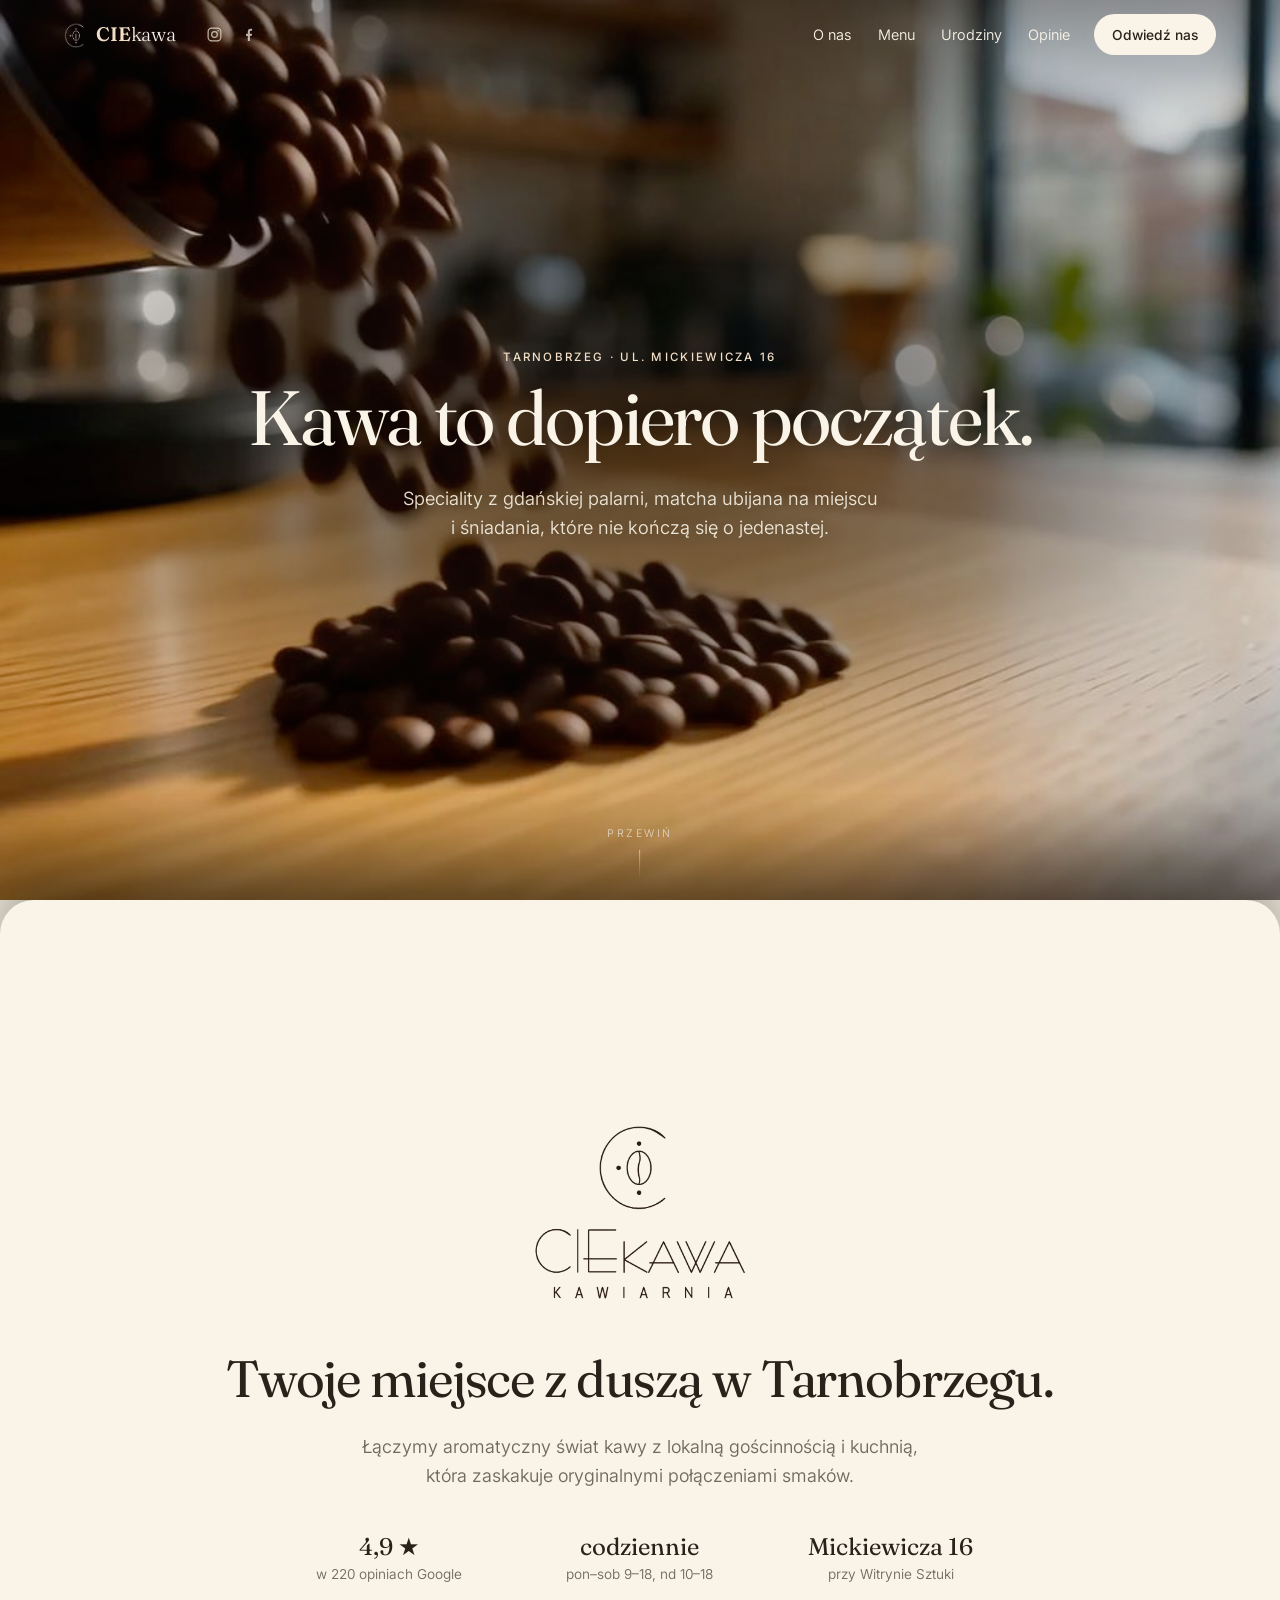
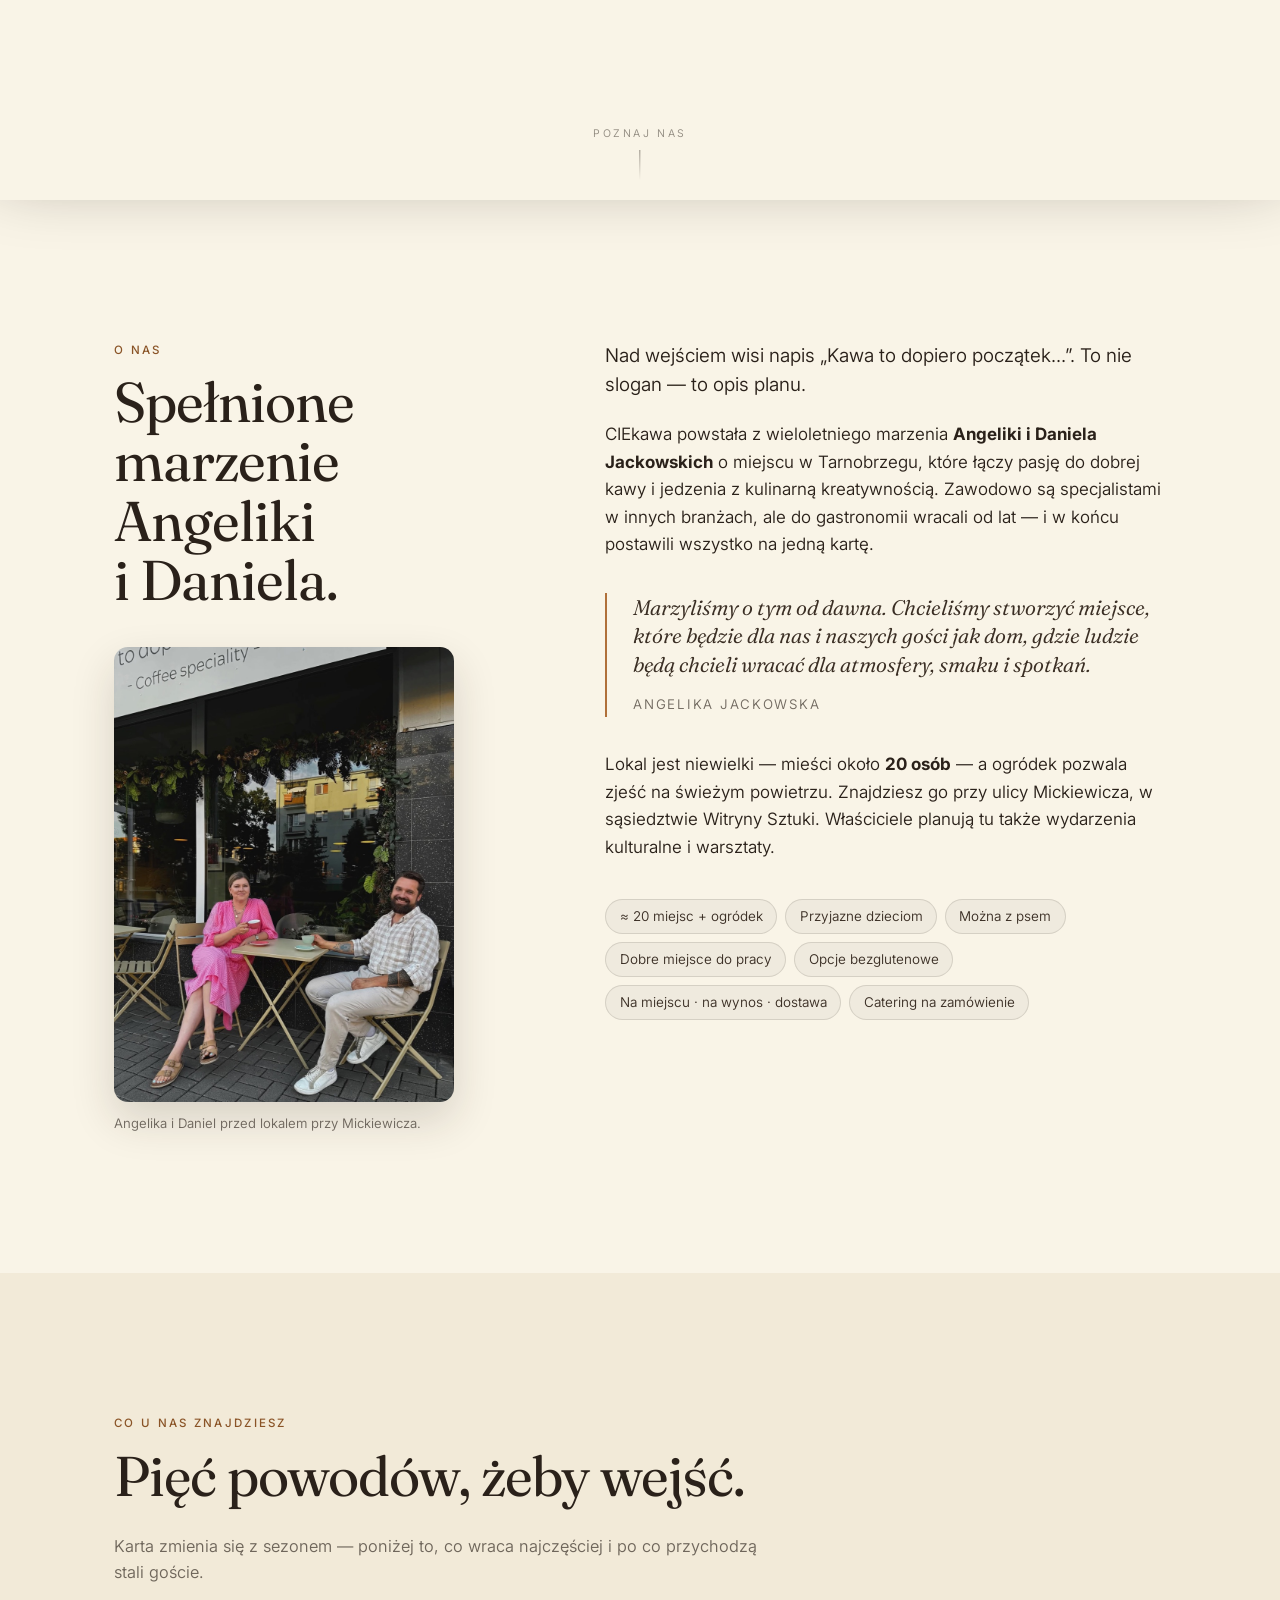
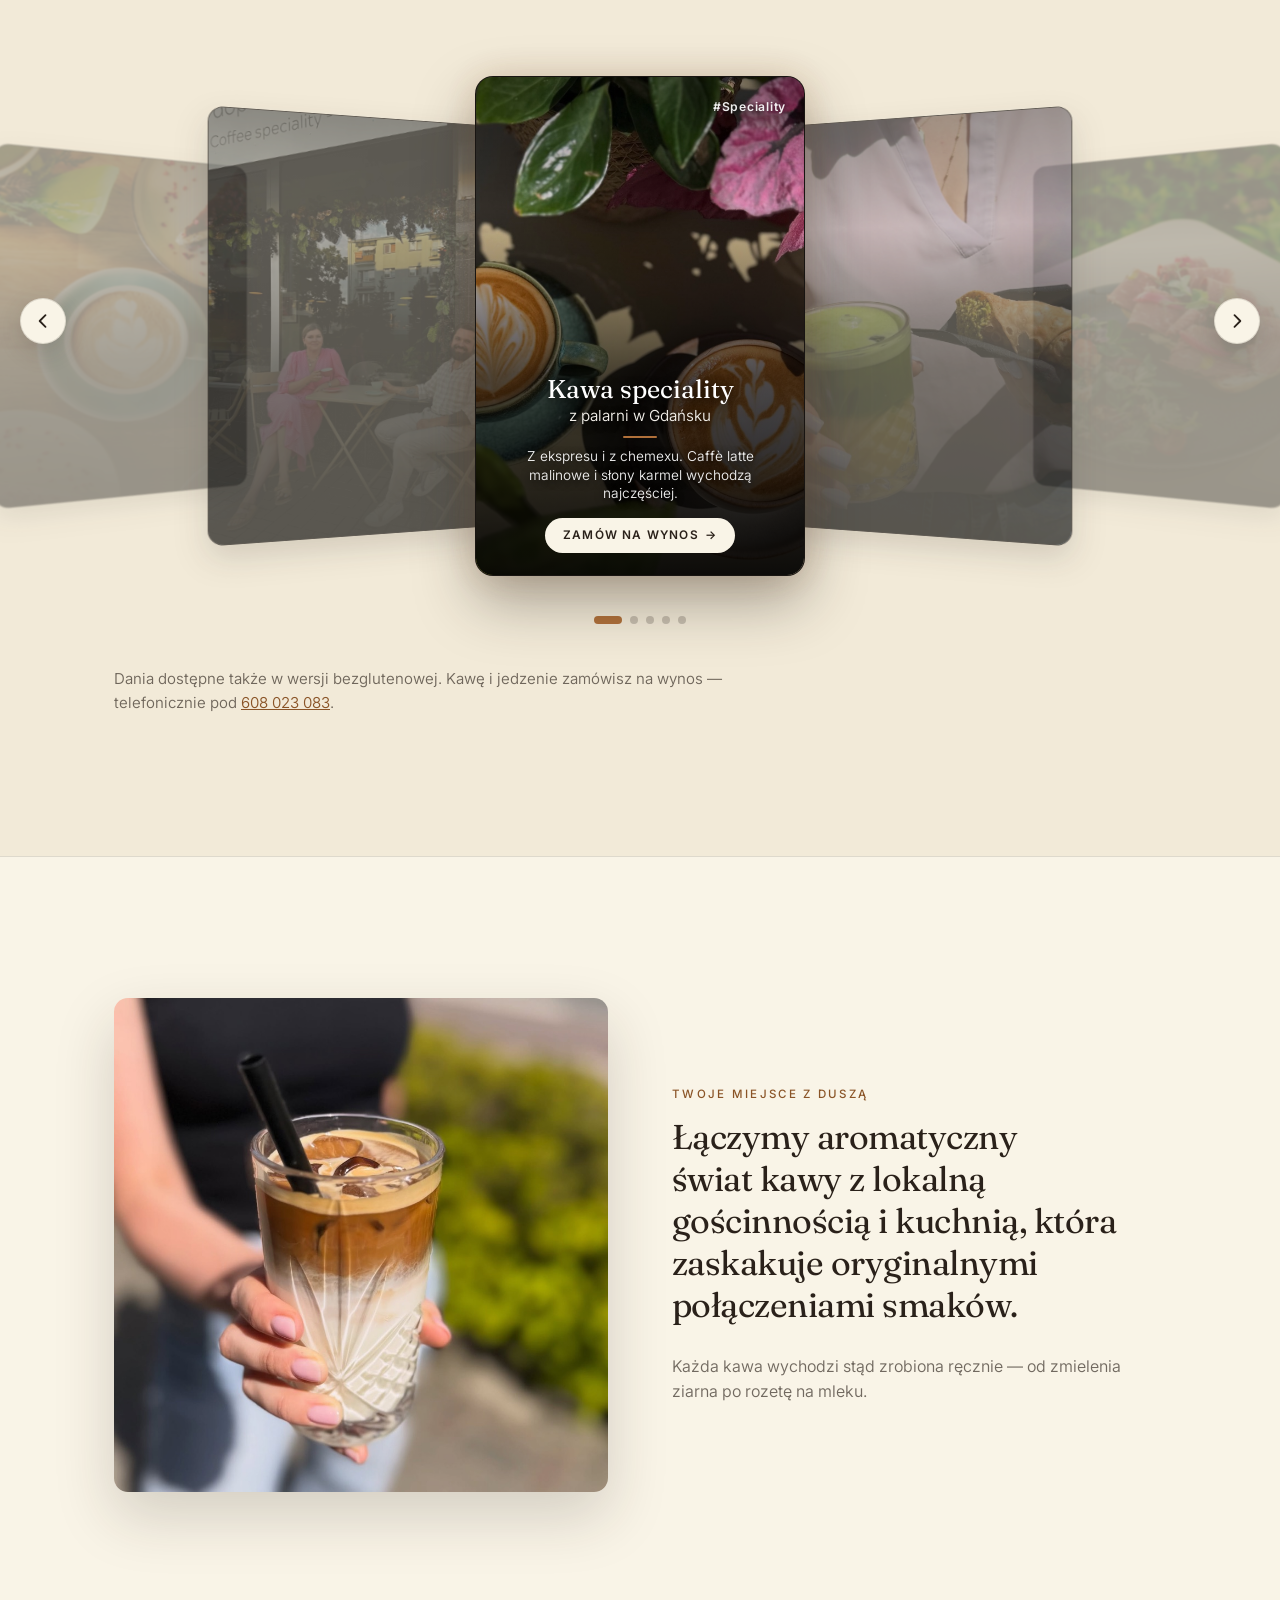
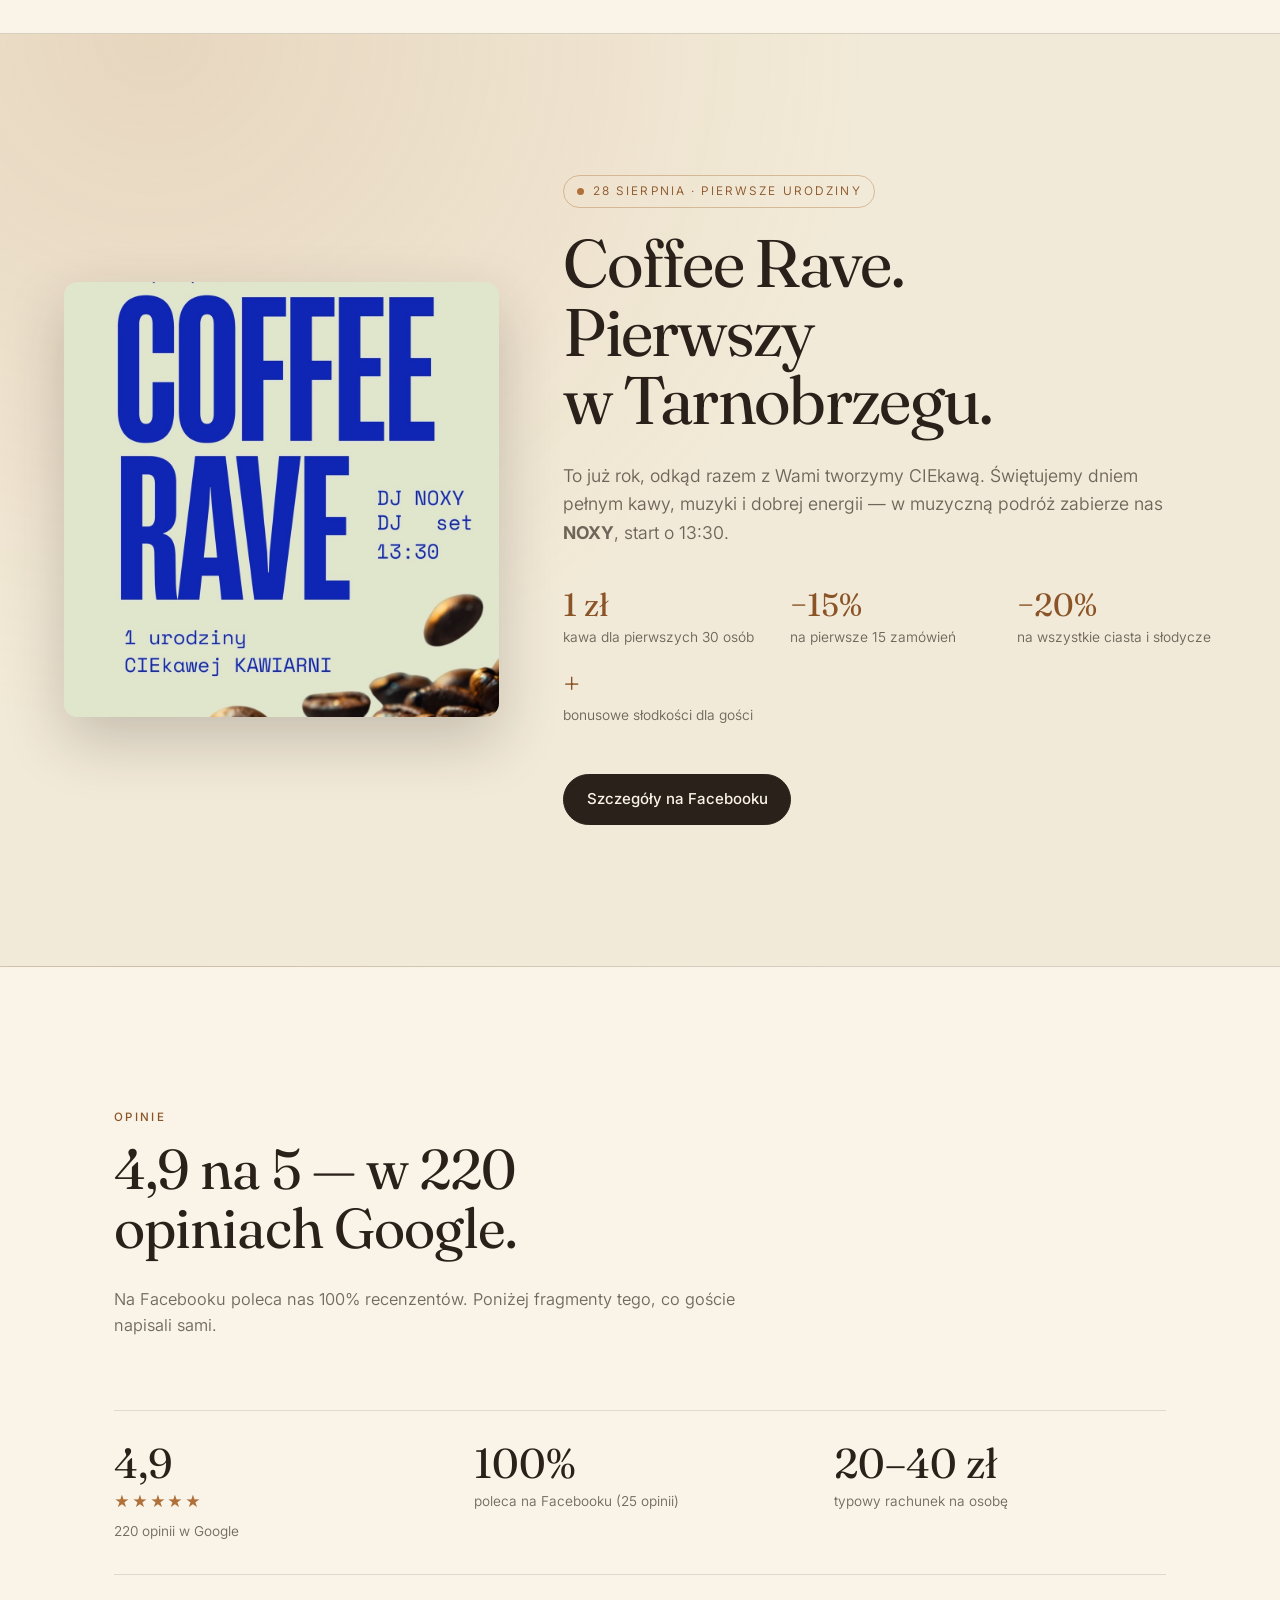
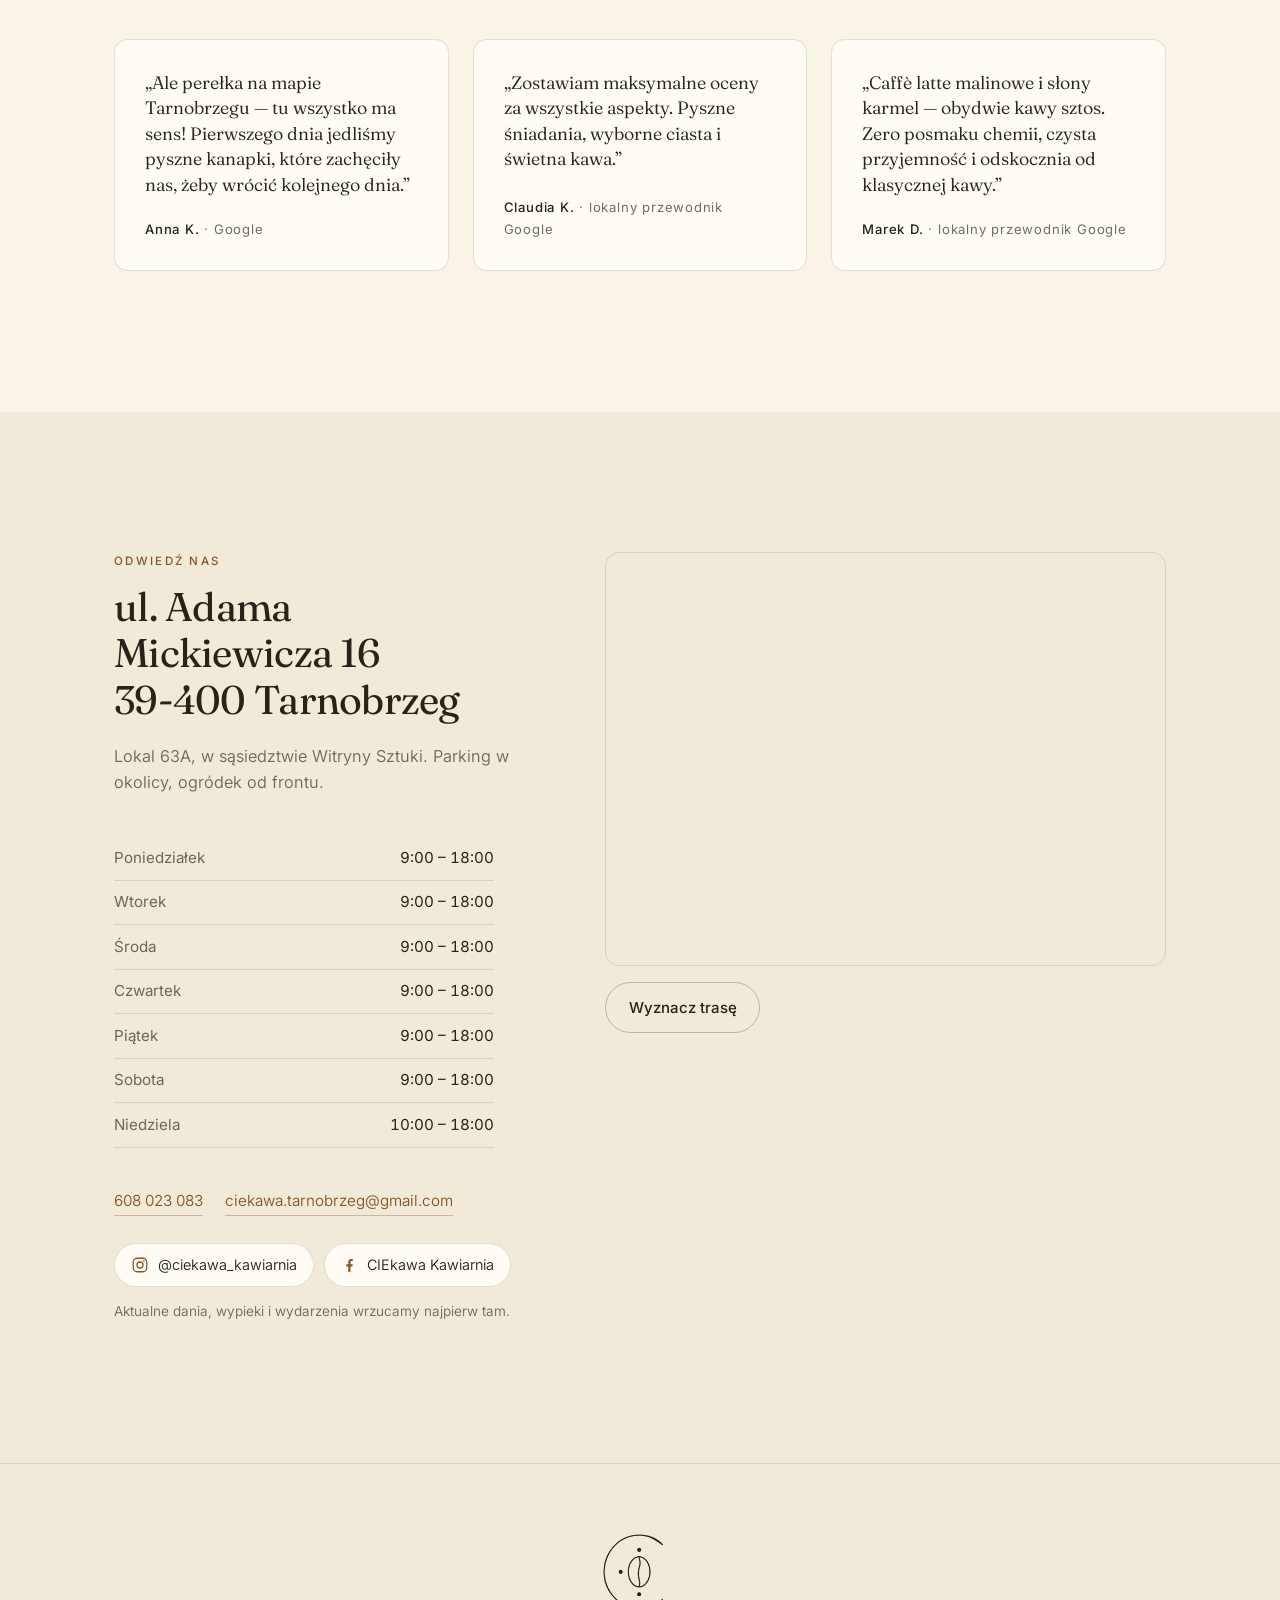
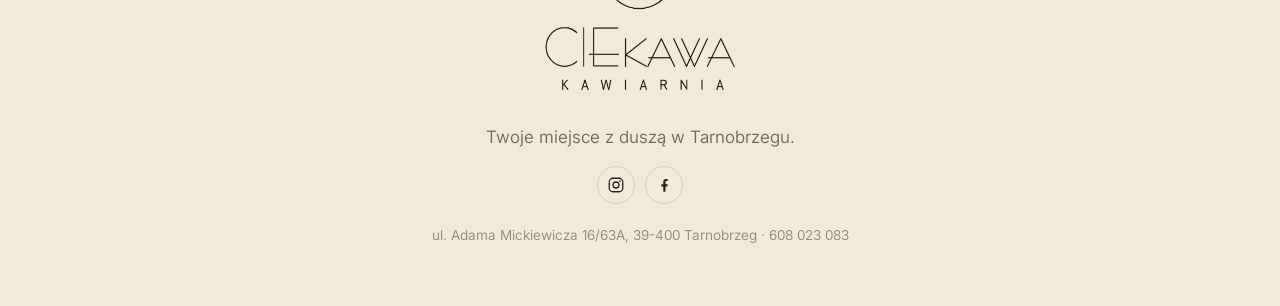
==== commit 3d7d5adf: "Bez przycisków w hero Zdjęte "Zobacz, co pijemy i jemy" oraz "Dojazd i godziny". Razem z nimi poszły" ====
--- a/index.html
+++ b/index.html
@@ -17,7 +17,7 @@
 <link rel="preconnect" href="https://fonts.googleapis.com">
 <link rel="preconnect" href="https://fonts.gstatic.com" crossorigin>
 <link href="https://fonts.googleapis.com/css2?family=Fraunces:ital,opsz,wght@0,9..144,300..700;1,9..144,300..600&family=Inter:wght@300..600&display=swap" rel="stylesheet">
-<link rel="stylesheet" href="assets/css/style.css?v=11">
+<link rel="stylesheet" href="assets/css/style.css?v=12">
 <script>document.documentElement.className+=" splash-on splash-lock";</script>
 
 <script type="application/ld+json">
@@ -109,10 +109,6 @@
     <p class="eyebrow">Tarnobrzeg · ul. Mickiewicza 16</p>
     <h1 class="hero__title">Kawa to dopiero&nbsp;początek.</h1>
     <p class="hero__sub">Speciality z gdańskiej palarni, matcha ubijana na miejscu i&nbsp;śniadania, które nie kończą się o&nbsp;jedenastej.</p>
-    <div class="hero__actions">
-      <a class="btn btn--light" href="#menu">Zobacz, co pijemy i jemy</a>
-      <a class="btn btn--onvideo" href="#kontakt">Dojazd i godziny</a>
-    </div>
   </div>
 
   <div class="hero__hint" aria-hidden="true"><span>przewiń</span><i></i></div>
@@ -414,6 +410,6 @@
   </div>
 </footer>
 
-<script src="assets/js/main.js?v=11"></script>
+<script src="assets/js/main.js?v=12"></script>
 </body>
 </html>
--- a/assets/css/style.css
+++ b/assets/css/style.css
@@ -255,14 +255,6 @@
   font-size:clamp(1rem,1.6vw,1.14rem);color:rgba(249,244,231,.9);
   text-shadow:0 1px 20px rgba(10,7,5,.6);
 }
-.hero__actions{display:flex;gap:12px;flex-wrap:wrap;justify-content:center;margin-top:2em}
-
-/* Przyciski na wideo: jasny wypełniony i obrysowany — ciemny gubiłby się w kadrze. */
-.btn--light{background:var(--cream);color:var(--ink);border-color:var(--cream)}
-.btn--light:hover{background:#fff;border-color:#fff}
-.btn--onvideo{border-color:rgba(249,244,231,.55);color:var(--cream)}
-.btn--onvideo:hover{border-color:var(--cream);background:rgba(249,244,231,.14)}
-
 /* Przyciemnienie na szwie pętli wideo. */
 .hero__dip{
   position:absolute;inset:0;pointer-events:none;
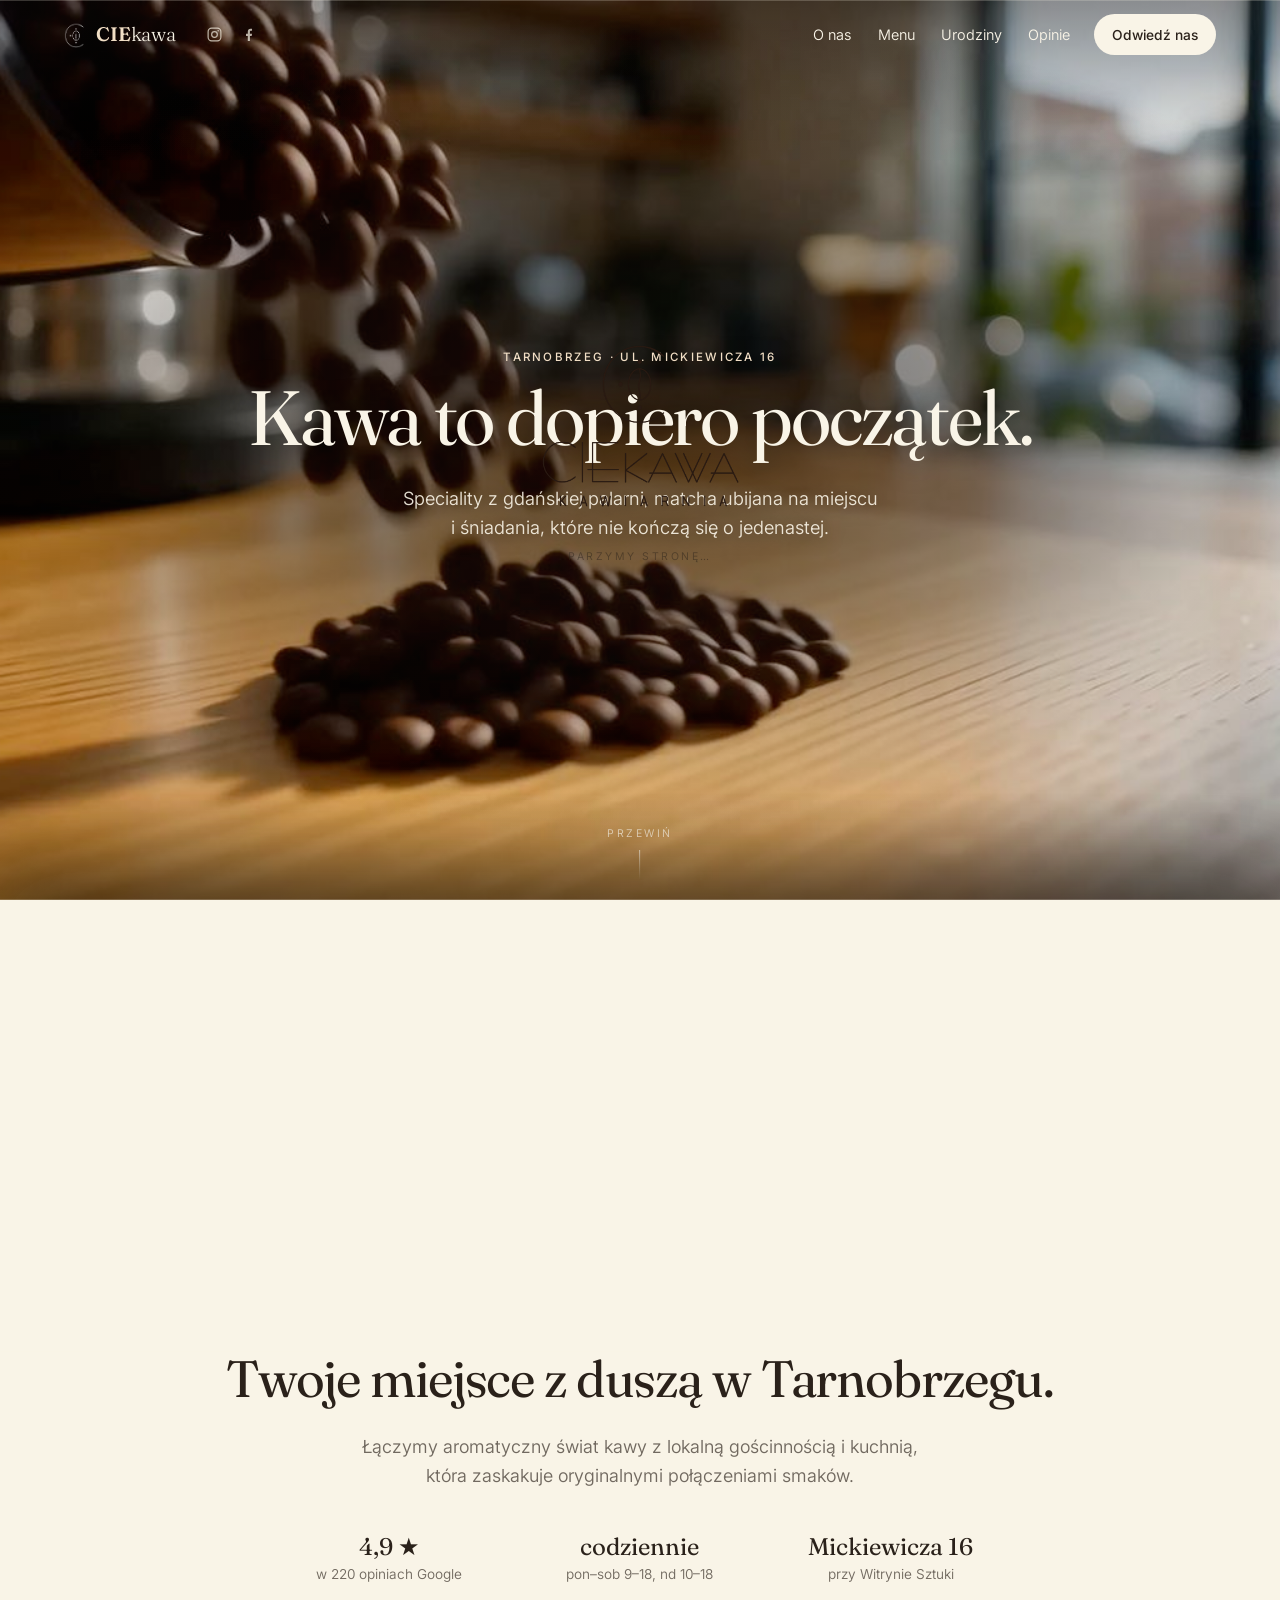
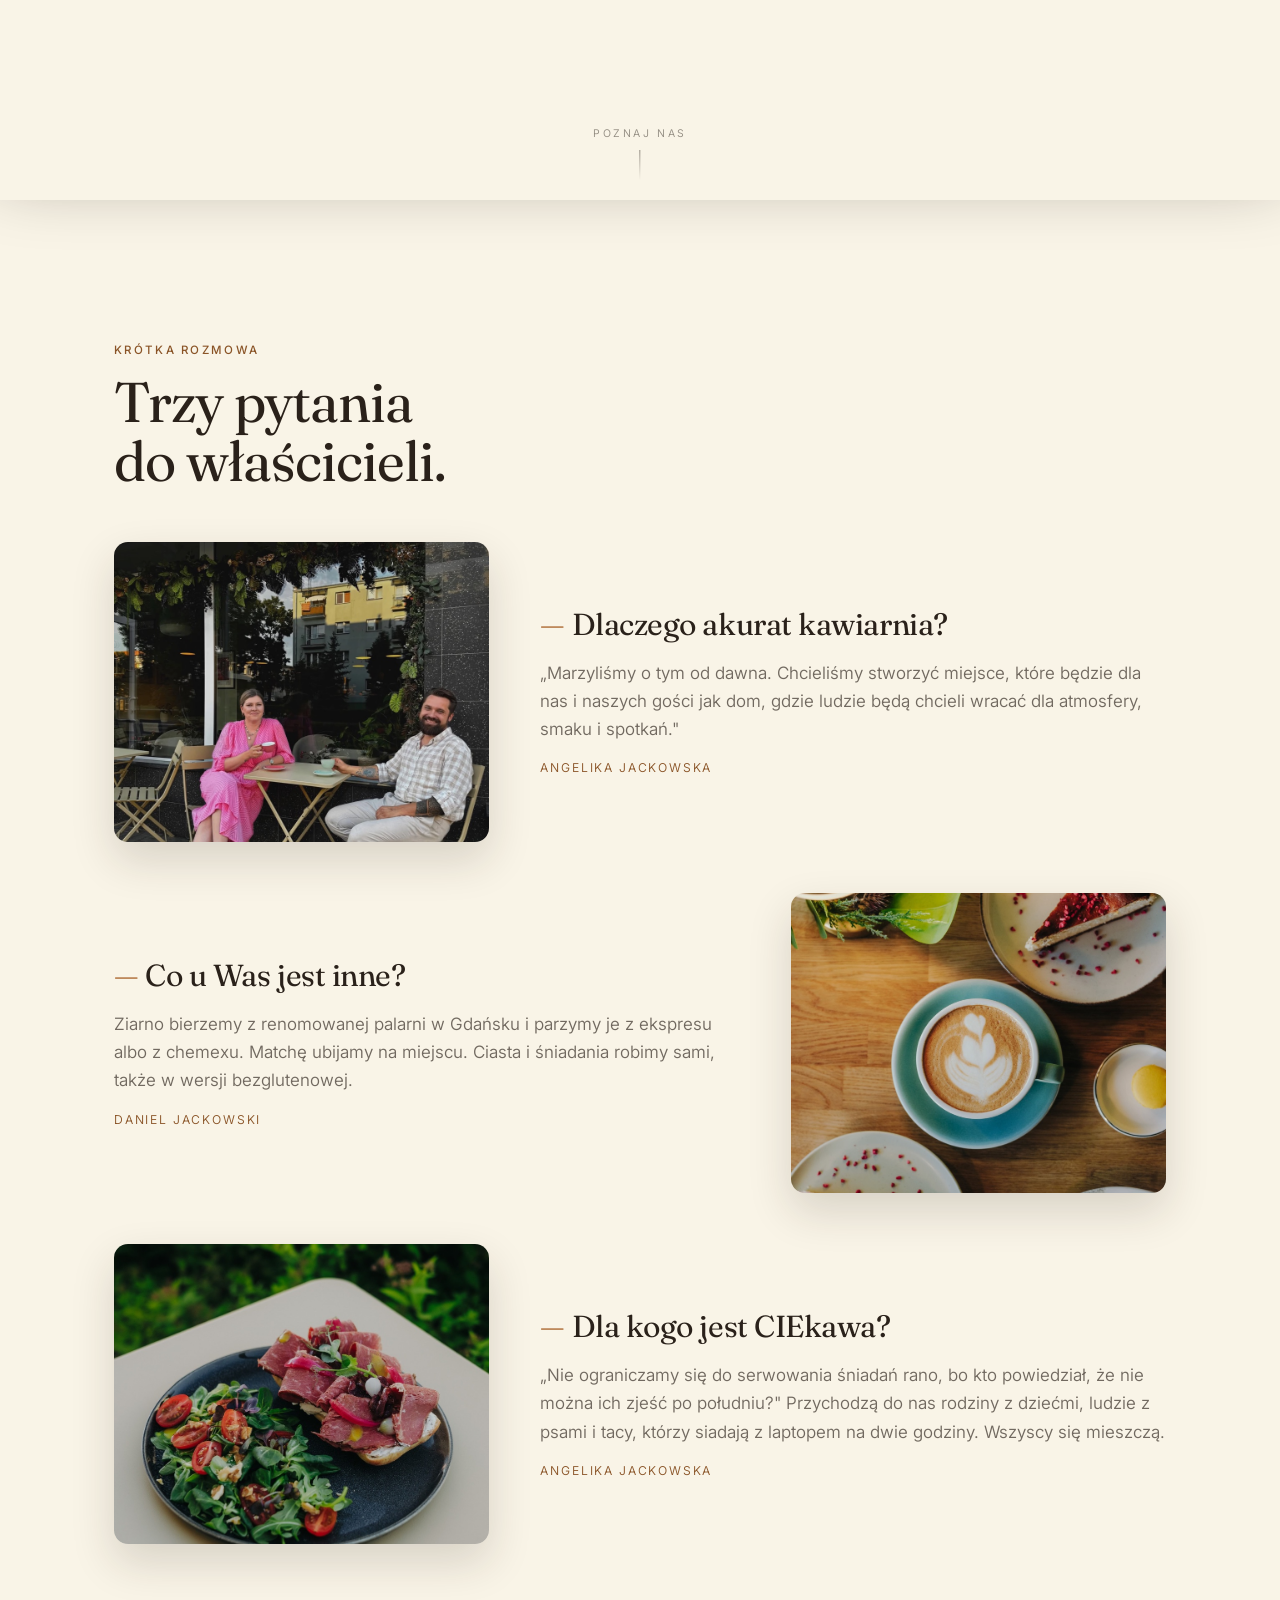
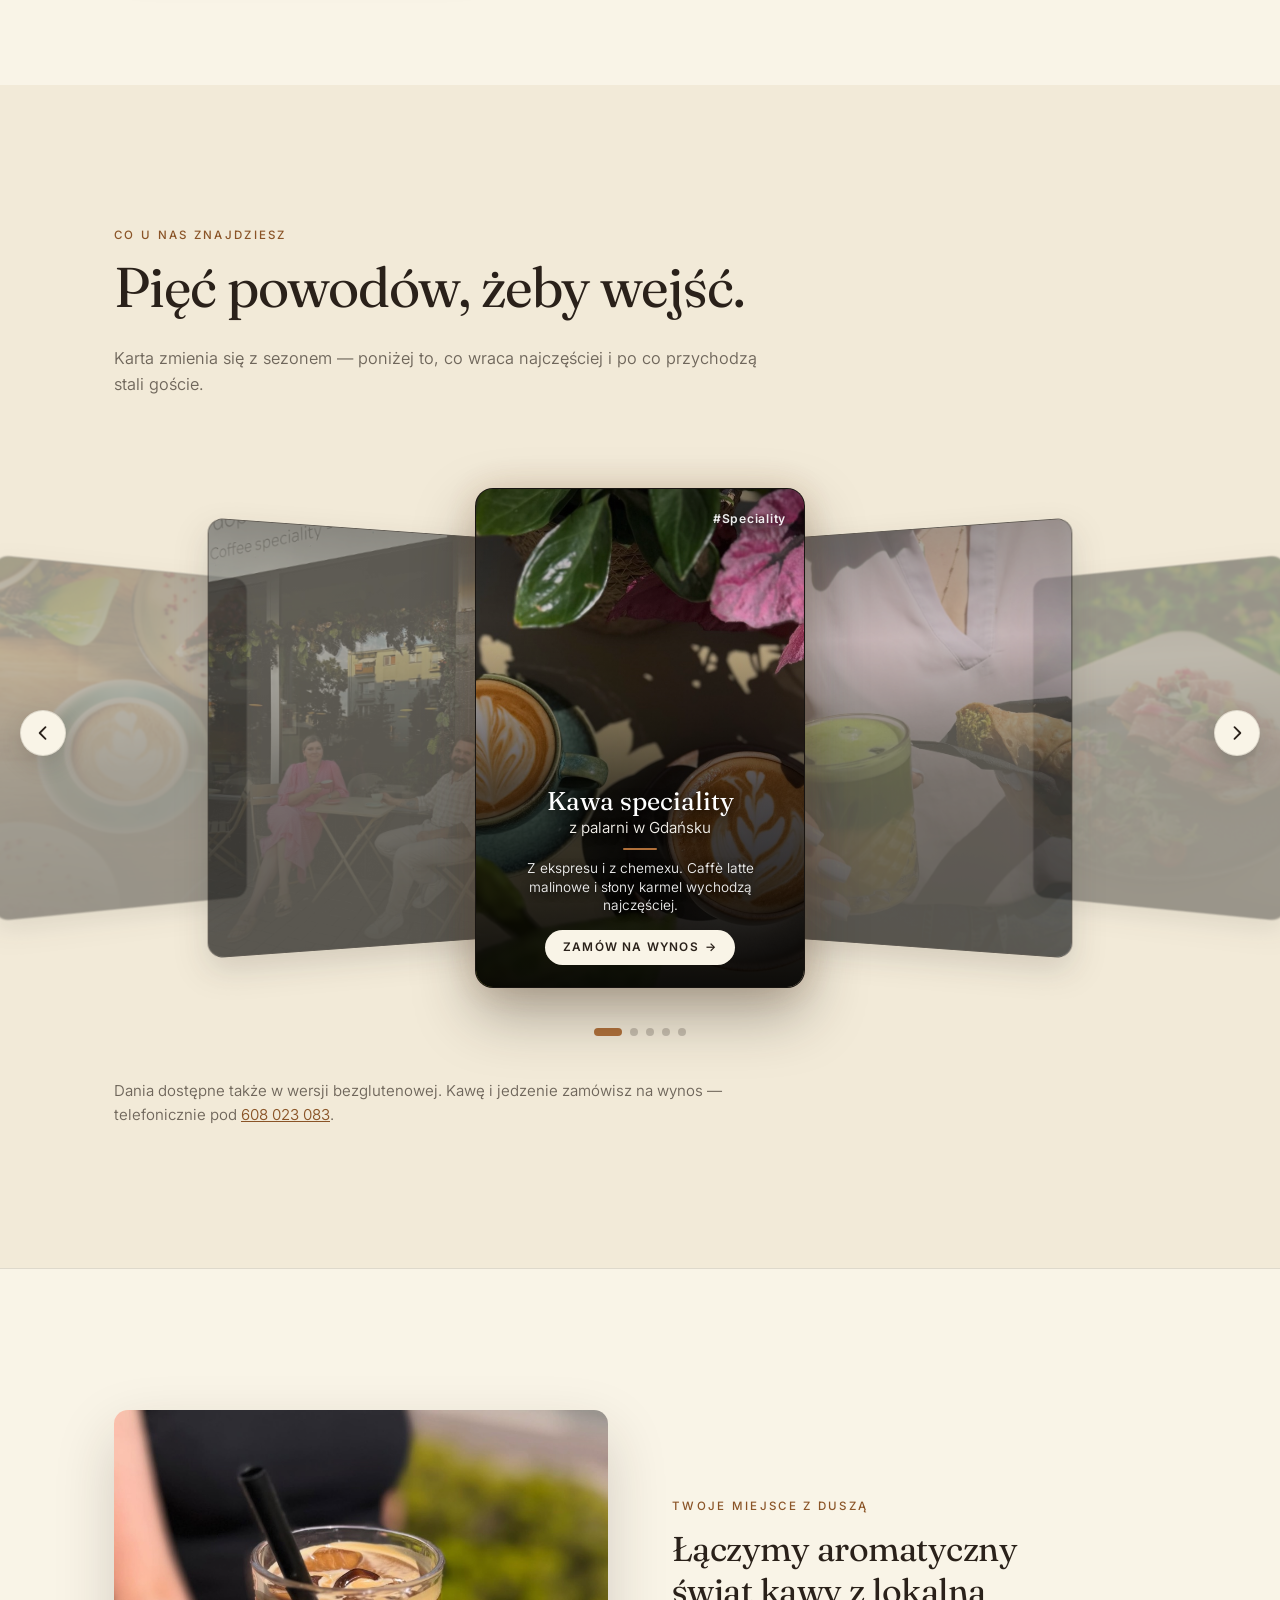
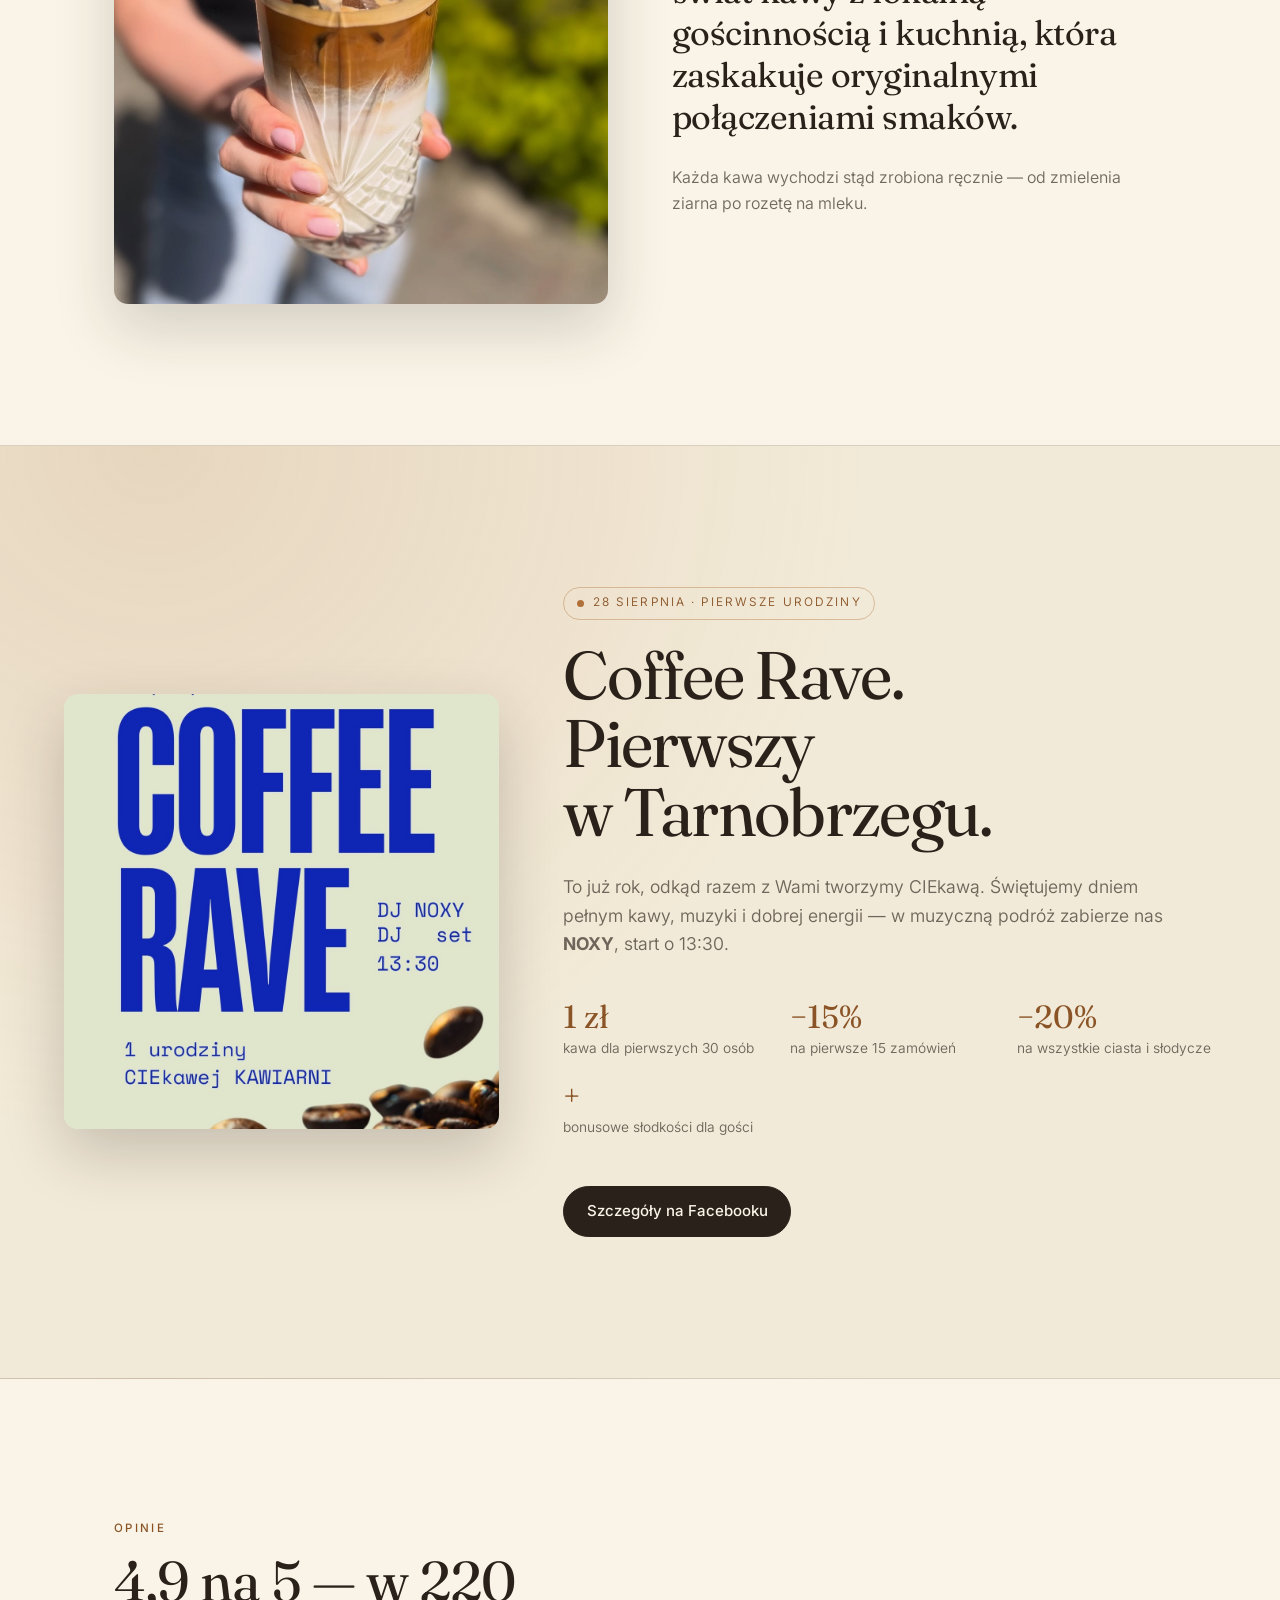
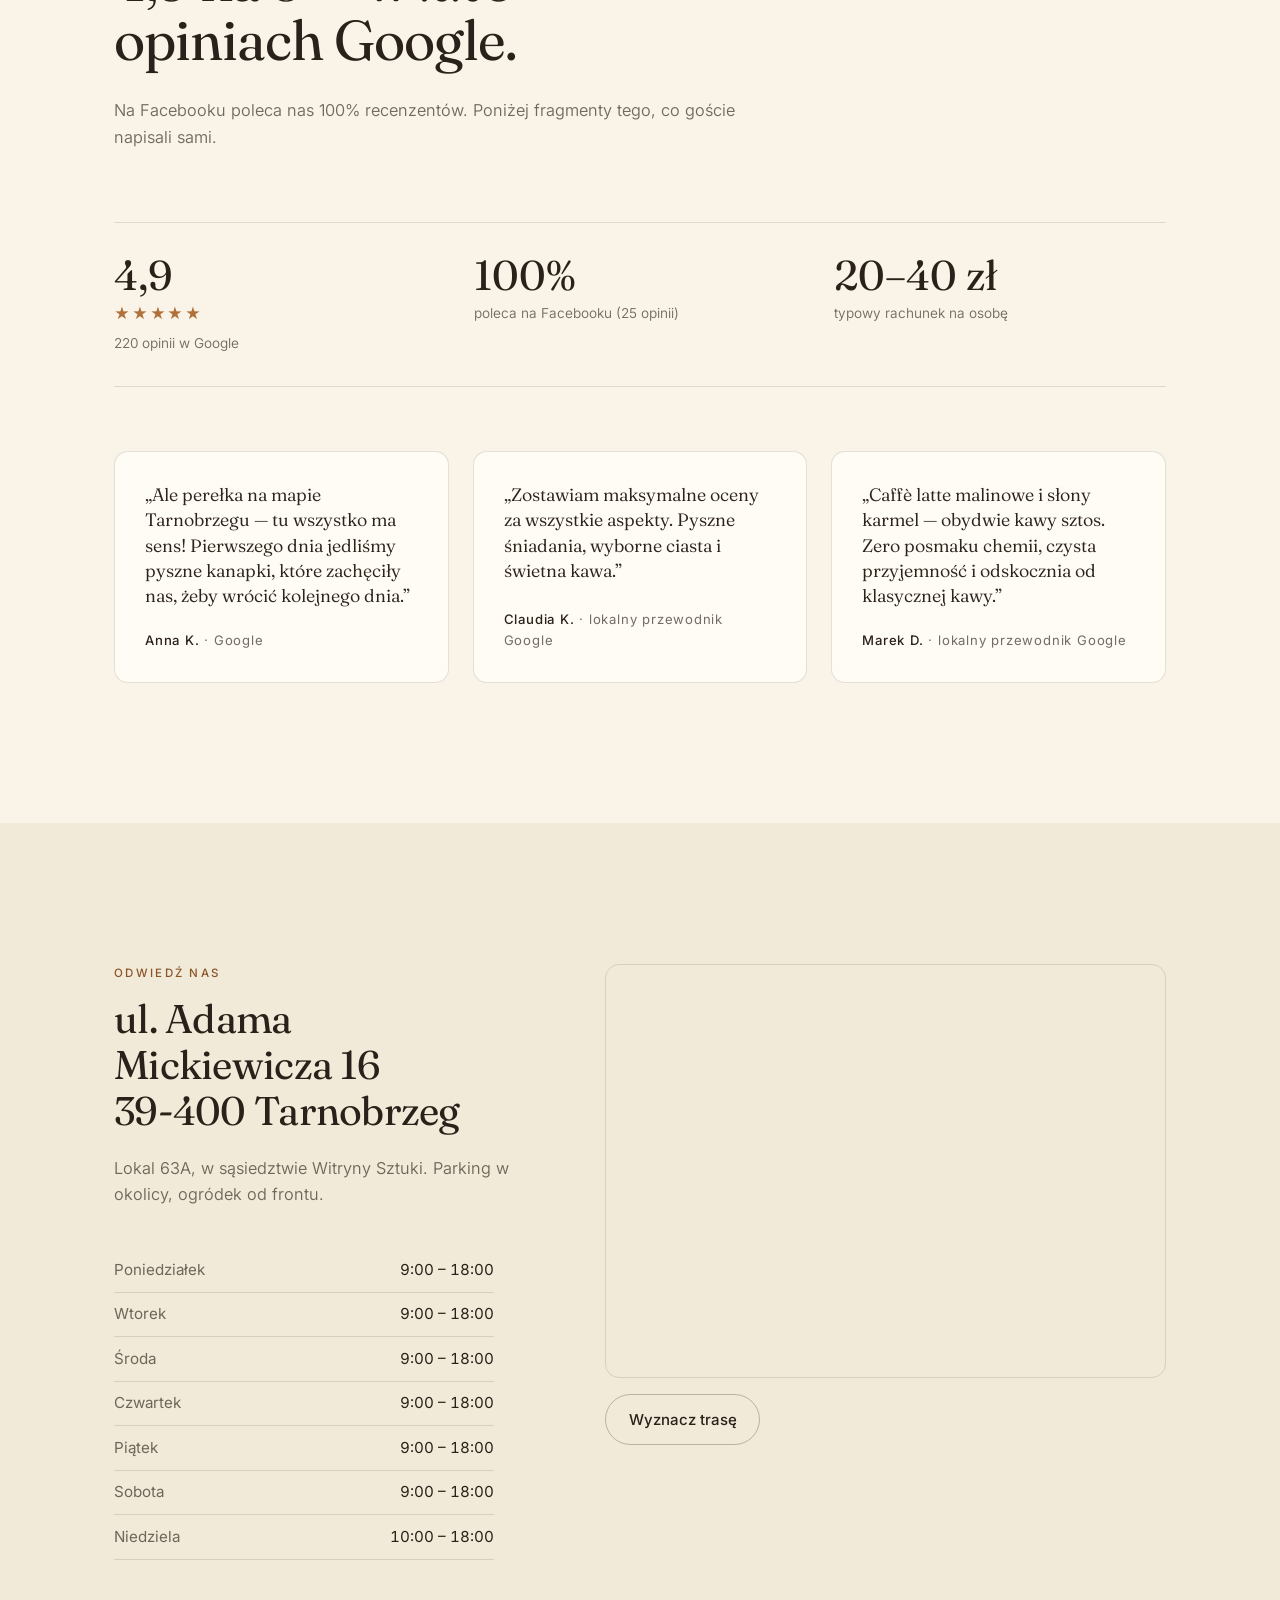
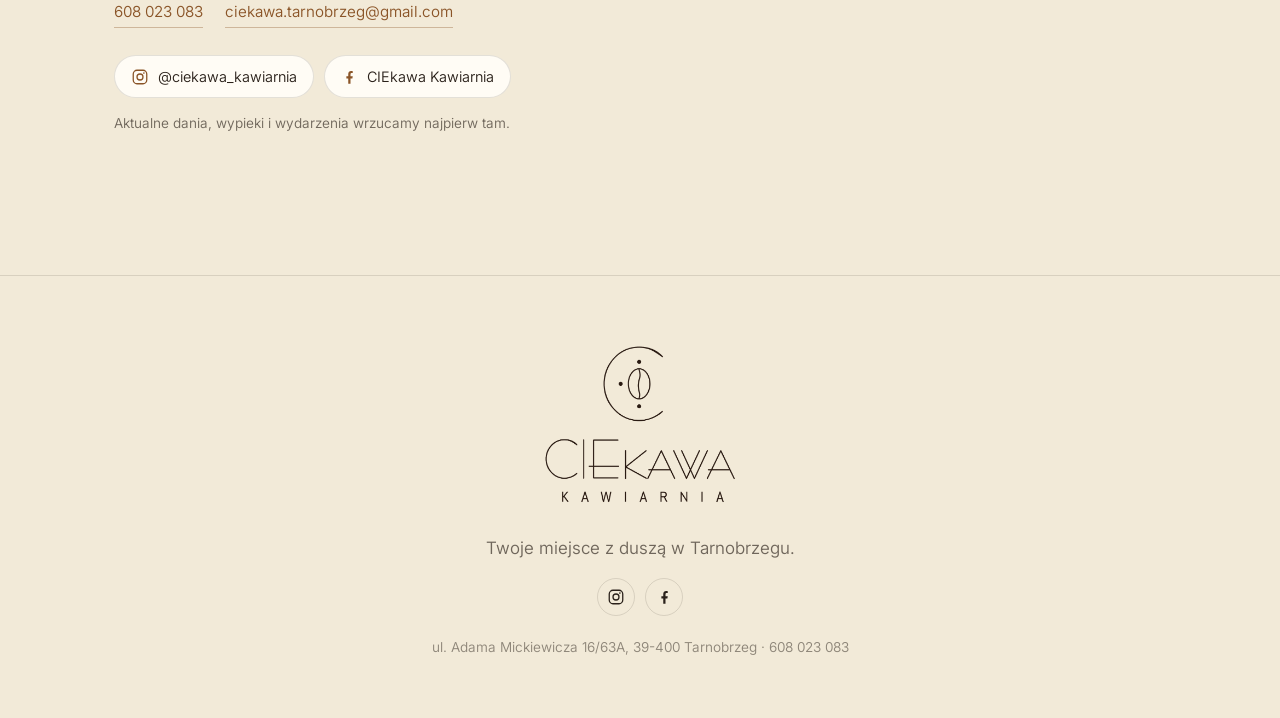
==== commit db8b0c24: "Sekcja "O nas" jako trzy pytania do właścicieli Wybrany wariant D z prototypu. Zamiast bloku tekstu " ====
--- a/index.html
+++ b/index.html
@@ -17,7 +17,7 @@
 <link rel="preconnect" href="https://fonts.googleapis.com">
 <link rel="preconnect" href="https://fonts.gstatic.com" crossorigin>
 <link href="https://fonts.googleapis.com/css2?family=Fraunces:ital,opsz,wght@0,9..144,300..700;1,9..144,300..600&family=Inter:wght@300..600&display=swap" rel="stylesheet">
-<link rel="stylesheet" href="assets/css/style.css?v=12">
+<link rel="stylesheet" href="assets/css/style.css?v=13">
 <script>document.documentElement.className+=" splash-on splash-lock";</script>
 
 <script type="application/ld+json">
@@ -133,33 +133,46 @@
 
 <!-- ============ O NAS ============ -->
 <section class="section section--cream" id="o-nas">
-  <div class="wrap grid-2">
-    <div class="col-sticky">
-      <p class="eyebrow">O nas</p>
-      <h2 class="h2">Spełnione marzenie Angeliki i&nbsp;Daniela.</h2>
-      <figure class="portret">
-        <img src="assets/img/wlasciciele.jpg" alt="Angelika i Daniel Jackowscy przy stoliku w ogródku CIEkawej Kawiarni" width="897" height="1200" loading="lazy" decoding="async">
-        <figcaption>Angelika i Daniel przed lokalem przy Mickiewicza.</figcaption>
-      </figure>
-    </div>
-    <div class="prose">
-      <p class="lead">Nad wejściem wisi napis „Kawa to dopiero początek…”. To nie slogan — to opis planu.</p>
-      <p>CIEkawa powstała z wieloletniego marzenia <strong>Angeliki i Daniela Jackowskich</strong> o miejscu w Tarnobrzegu, które łączy pasję do dobrej kawy i jedzenia z kulinarną kreatywnością. Zawodowo są specjalistami w innych branżach, ale do gastronomii wracali od lat — i w końcu postawili wszystko na jedną kartę.</p>
-      <blockquote>
-        <p>Marzyliśmy o tym od dawna. Chcieliśmy stworzyć miejsce, które będzie dla nas i naszych gości jak dom, gdzie ludzie będą chcieli wracać dla atmosfery, smaku i spotkań.</p>
-        <cite>Angelika Jackowska</cite>
-      </blockquote>
-      <p>Lokal jest niewielki — mieści około <strong>20 osób</strong> — a ogródek pozwala zjeść na świeżym powietrzu. Znajdziesz go przy ulicy Mickiewicza, w sąsiedztwie Witryny Sztuki. Właściciele planują tu także wydarzenia kulturalne i warsztaty.</p>
-
-      <ul class="chips">
-        <li>≈ 20 miejsc + ogródek</li>
-        <li>Przyjazne dzieciom</li>
-        <li>Można z psem</li>
-        <li>Dobre miejsce do pracy</li>
-        <li>Opcje bezglutenowe</li>
-        <li>Na miejscu · na wynos · dostawa</li>
-        <li>Catering na zamówienie</li>
-      </ul>
+  <div class="wrap">
+    <p class="eyebrow">Krótka rozmowa</p>
+    <h2 class="h2 rozmowa__naglowek">Trzy pytania do&nbsp;właścicieli.</h2>
+
+    <div class="rozmowa">
+      <article class="rozmowa__poz">
+        <figure class="rozmowa__foto">
+          <img src="assets/img/wlasciciele.jpg" alt="Angelika i Daniel Jackowscy przy stoliku w ogródku kawiarni"
+               width="897" height="1200" loading="lazy" decoding="async">
+        </figure>
+        <div>
+          <h3 class="rozmowa__pyt">Dlaczego akurat kawiarnia?</h3>
+          <p class="rozmowa__odp">„Marzyliśmy o tym od dawna. Chcieliśmy stworzyć miejsce, które będzie dla nas i naszych gości jak dom, gdzie ludzie będą chcieli wracać dla atmosfery, smaku i spotkań."</p>
+          <p class="rozmowa__kto">Angelika Jackowska</p>
+        </div>
+      </article>
+
+      <article class="rozmowa__poz">
+        <figure class="rozmowa__foto">
+          <img src="assets/img/fb-wypieki.jpg" alt="Latte z rozetą na drewnianym stole obok ciast z malinami"
+               width="900" height="900" loading="lazy" decoding="async">
+        </figure>
+        <div>
+          <h3 class="rozmowa__pyt">Co u Was jest inne?</h3>
+          <p class="rozmowa__odp">Ziarno bierzemy z renomowanej palarni w Gdańsku i parzymy je z ekspresu albo z chemexu. Matchę ubijamy na miejscu. Ciasta i śniadania robimy sami, także w wersji bezglutenowej.</p>
+          <p class="rozmowa__kto">Daniel Jackowski</p>
+        </div>
+      </article>
+
+      <article class="rozmowa__poz">
+        <figure class="rozmowa__foto">
+          <img src="assets/img/fb-sniadania.jpg" alt="Kanapka na chlebie zakwasowym z wołowiną i sałatka w ogródku"
+               width="900" height="900" loading="lazy" decoding="async">
+        </figure>
+        <div>
+          <h3 class="rozmowa__pyt">Dla kogo jest CIEkawa?</h3>
+          <p class="rozmowa__odp">„Nie ograniczamy się do serwowania śniadań rano, bo kto powiedział, że nie można ich zjeść po południu?" Przychodzą do nas rodziny z dziećmi, ludzie z psami i tacy, którzy siadają z laptopem na dwie godziny. Wszyscy się mieszczą.</p>
+          <p class="rozmowa__kto">Angelika Jackowska</p>
+        </div>
+      </article>
     </div>
   </div>
 </section>
@@ -410,6 +423,6 @@
   </div>
 </footer>
 
-<script src="assets/js/main.js?v=12"></script>
+<script src="assets/js/main.js?v=13"></script>
 </body>
 </html>
--- a/assets/css/style.css
+++ b/assets/css/style.css
@@ -322,27 +322,39 @@
   gap:clamp(32px,6vw,88px);align-items:start;
 }
 @media (max-width:860px){ .grid-2{grid-template-columns:1fr} }
-.col-sticky{position:sticky;top:104px}
-@media (max-width:860px){ .col-sticky{position:static} }
-
-/* --- O nas --- */
-.portret{margin:2.2em 0 0;max-width:340px}
-.portret img{width:100%;height:auto;border-radius:var(--r);box-shadow:0 18px 44px rgba(42,33,26,.16)}
-.portret figcaption{margin-top:.9em;font-size:.82rem;line-height:1.45;color:var(--ink-mute)}
-@media (max-width:860px){ .portret{max-width:100%} }
-
-.prose p{margin:0 0 1.15em}
-.prose blockquote{margin:2em 0;padding:0 0 0 26px;border-left:2px solid var(--amber)}
-.prose blockquote p{
-  font-family:var(--serif);font-size:1.32rem;line-height:1.35;font-style:italic;
-  margin:0 0 .55em;color:#3A2E24;
-}
-.prose blockquote cite{font-style:normal;font-size:.83rem;letter-spacing:.13em;text-transform:uppercase;color:var(--ink-mute)}
-
-.chips{list-style:none;display:flex;flex-wrap:wrap;gap:8px;padding:0;margin:2.2em 0 0}
-.chips li{
-  font-size:.84rem;padding:.42em 1em;border-radius:100px;
-  background:rgba(42,33,26,.045);border:1px solid var(--line);color:#3A2E24;
+
+/* --- O nas: trzy pytania do właścicieli --- */
+.rozmowa__naglowek{max-width:15ch}
+.rozmowa{
+  margin-top:clamp(32px,4vw,56px);
+  display:flex;flex-direction:column;gap:clamp(30px,4vw,56px);
+}
+/* Zdjęcia na przemian: nieparzyste po lewej, parzyste po prawej. */
+.rozmowa__poz{
+  display:grid;grid-template-columns:minmax(0,.75fr) minmax(0,1.25fr);
+  gap:clamp(24px,4vw,54px);align-items:center;
+}
+.rozmowa__poz:nth-child(even){grid-template-columns:minmax(0,1.25fr) minmax(0,.75fr)}
+.rozmowa__poz:nth-child(even) .rozmowa__foto{order:2}
+@media (max-width:800px){
+  .rozmowa__poz,.rozmowa__poz:nth-child(even){grid-template-columns:1fr}
+  .rozmowa__poz:nth-child(even) .rozmowa__foto{order:0}
+}
+.rozmowa__foto{margin:0}
+.rozmowa__foto img{
+  width:100%;height:clamp(200px,26vw,300px);object-fit:cover;
+  border-radius:var(--r);box-shadow:0 18px 44px rgba(42,33,26,.16);
+}
+.rozmowa__pyt{
+  font-family:var(--serif);font-weight:400;
+  font-size:clamp(1.35rem,2.6vw,1.9rem);line-height:1.2;letter-spacing:-.015em;
+  margin:0 0 .55em;color:var(--ink);
+}
+.rozmowa__pyt::before{content:"— ";color:var(--amber)}
+.rozmowa__odp{margin:0 0 .9em;color:var(--ink-mute);line-height:1.65}
+.rozmowa__kto{
+  margin:0;font-size:.76rem;letter-spacing:.15em;text-transform:uppercase;
+  color:var(--amber-ink);
 }
 
 /* --- Menu: karuzela 3D (coverflow) --- */
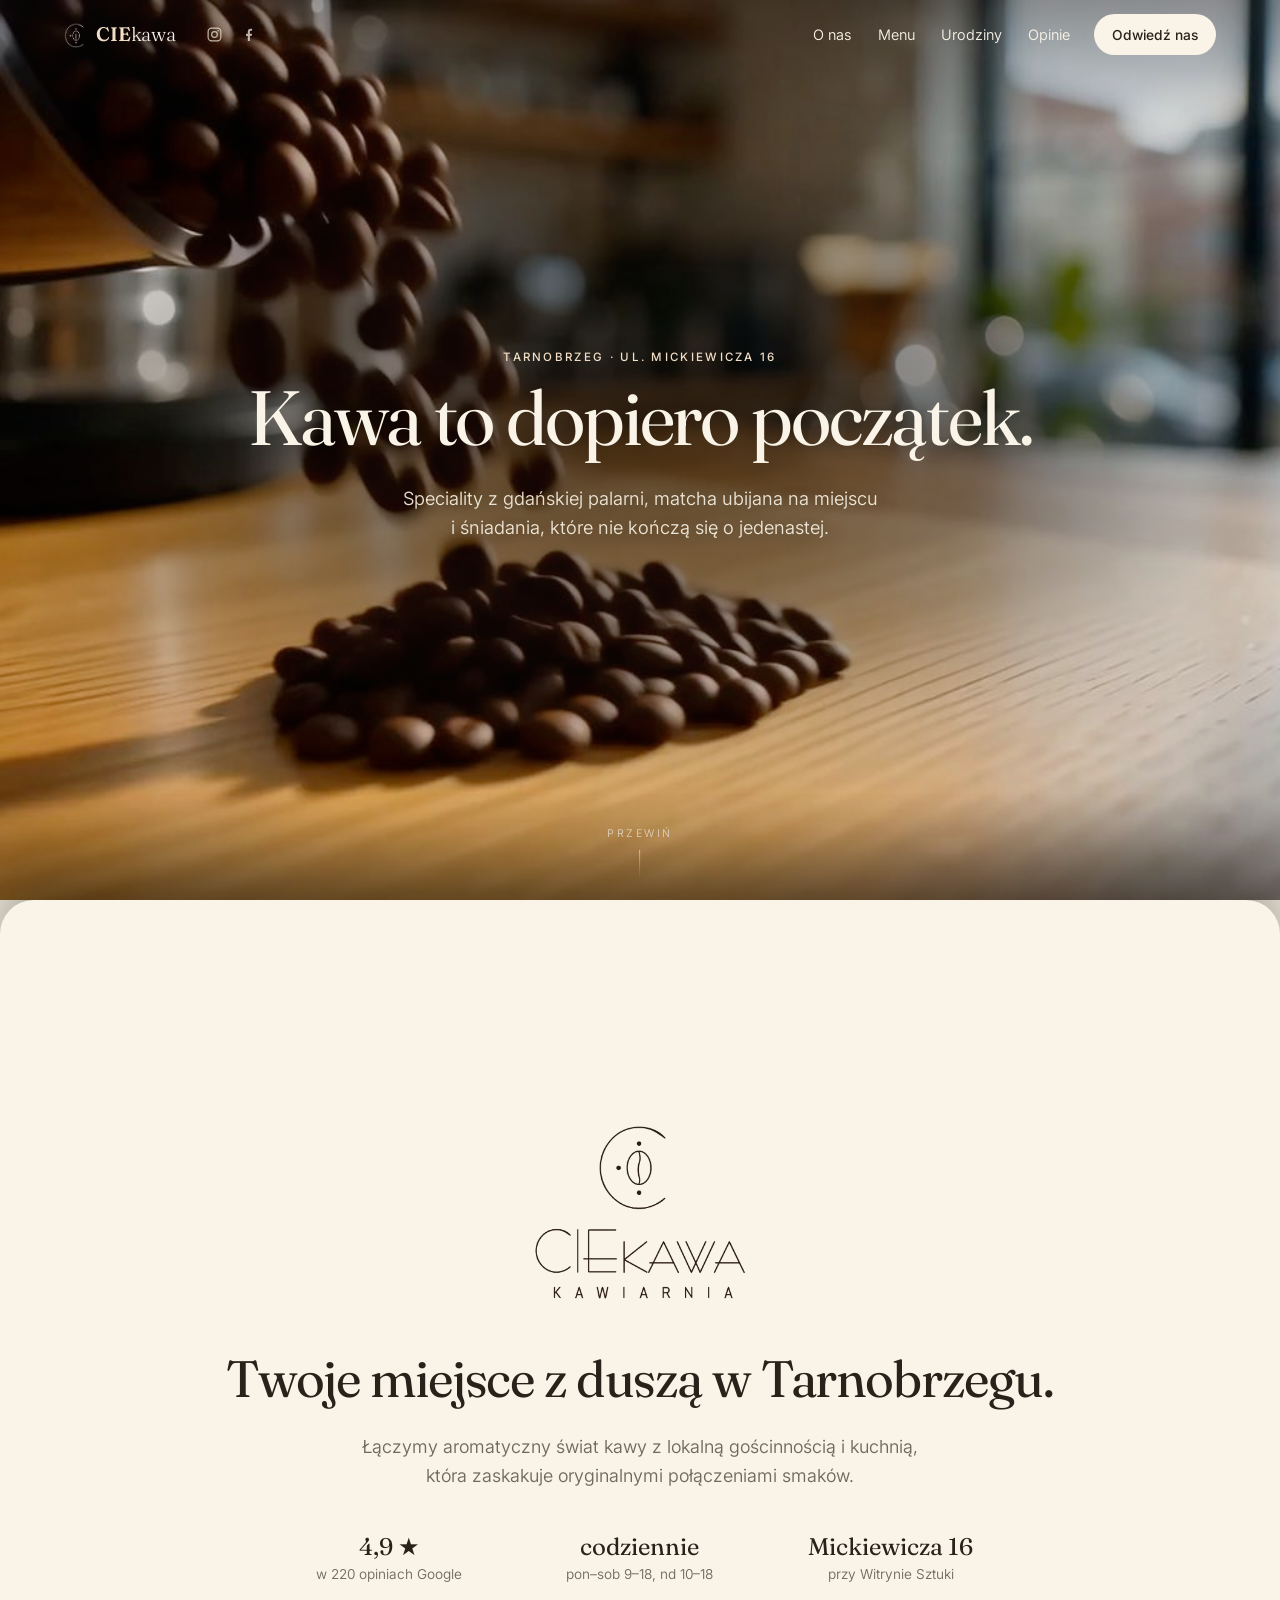
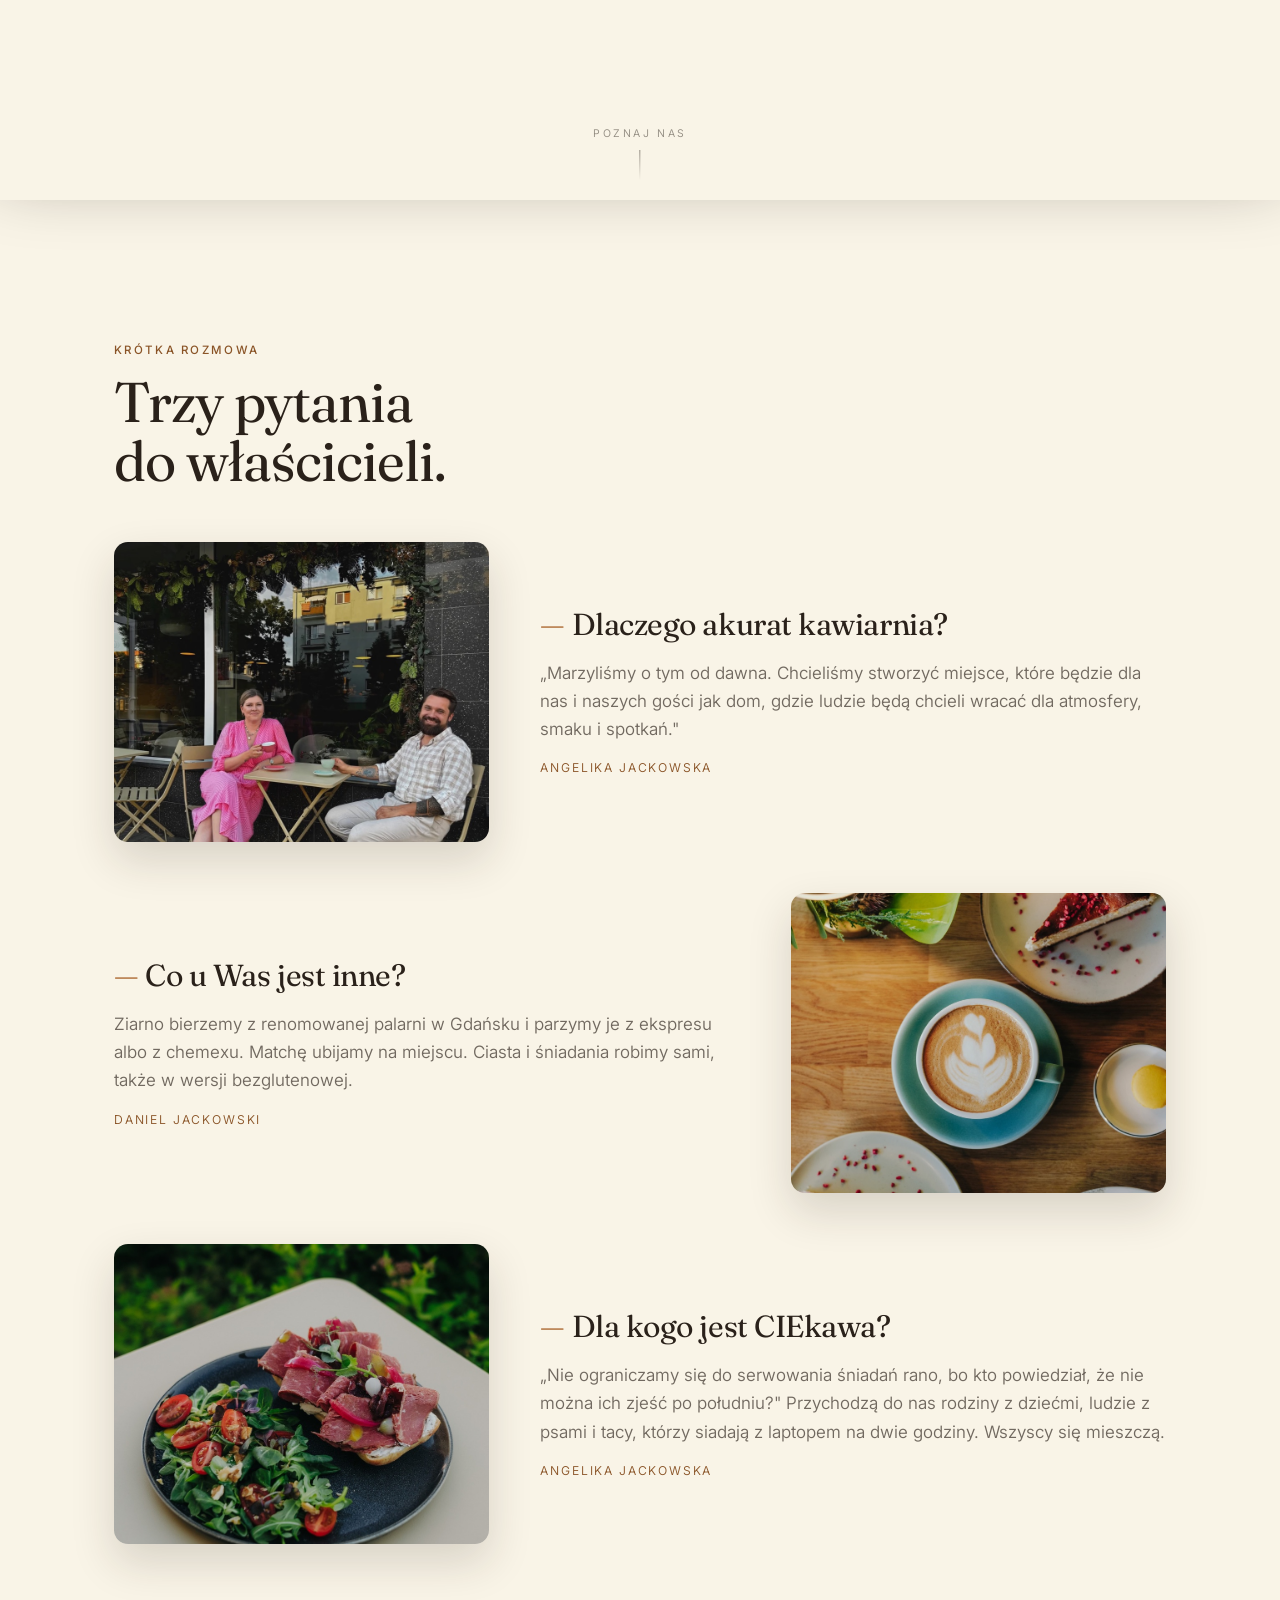
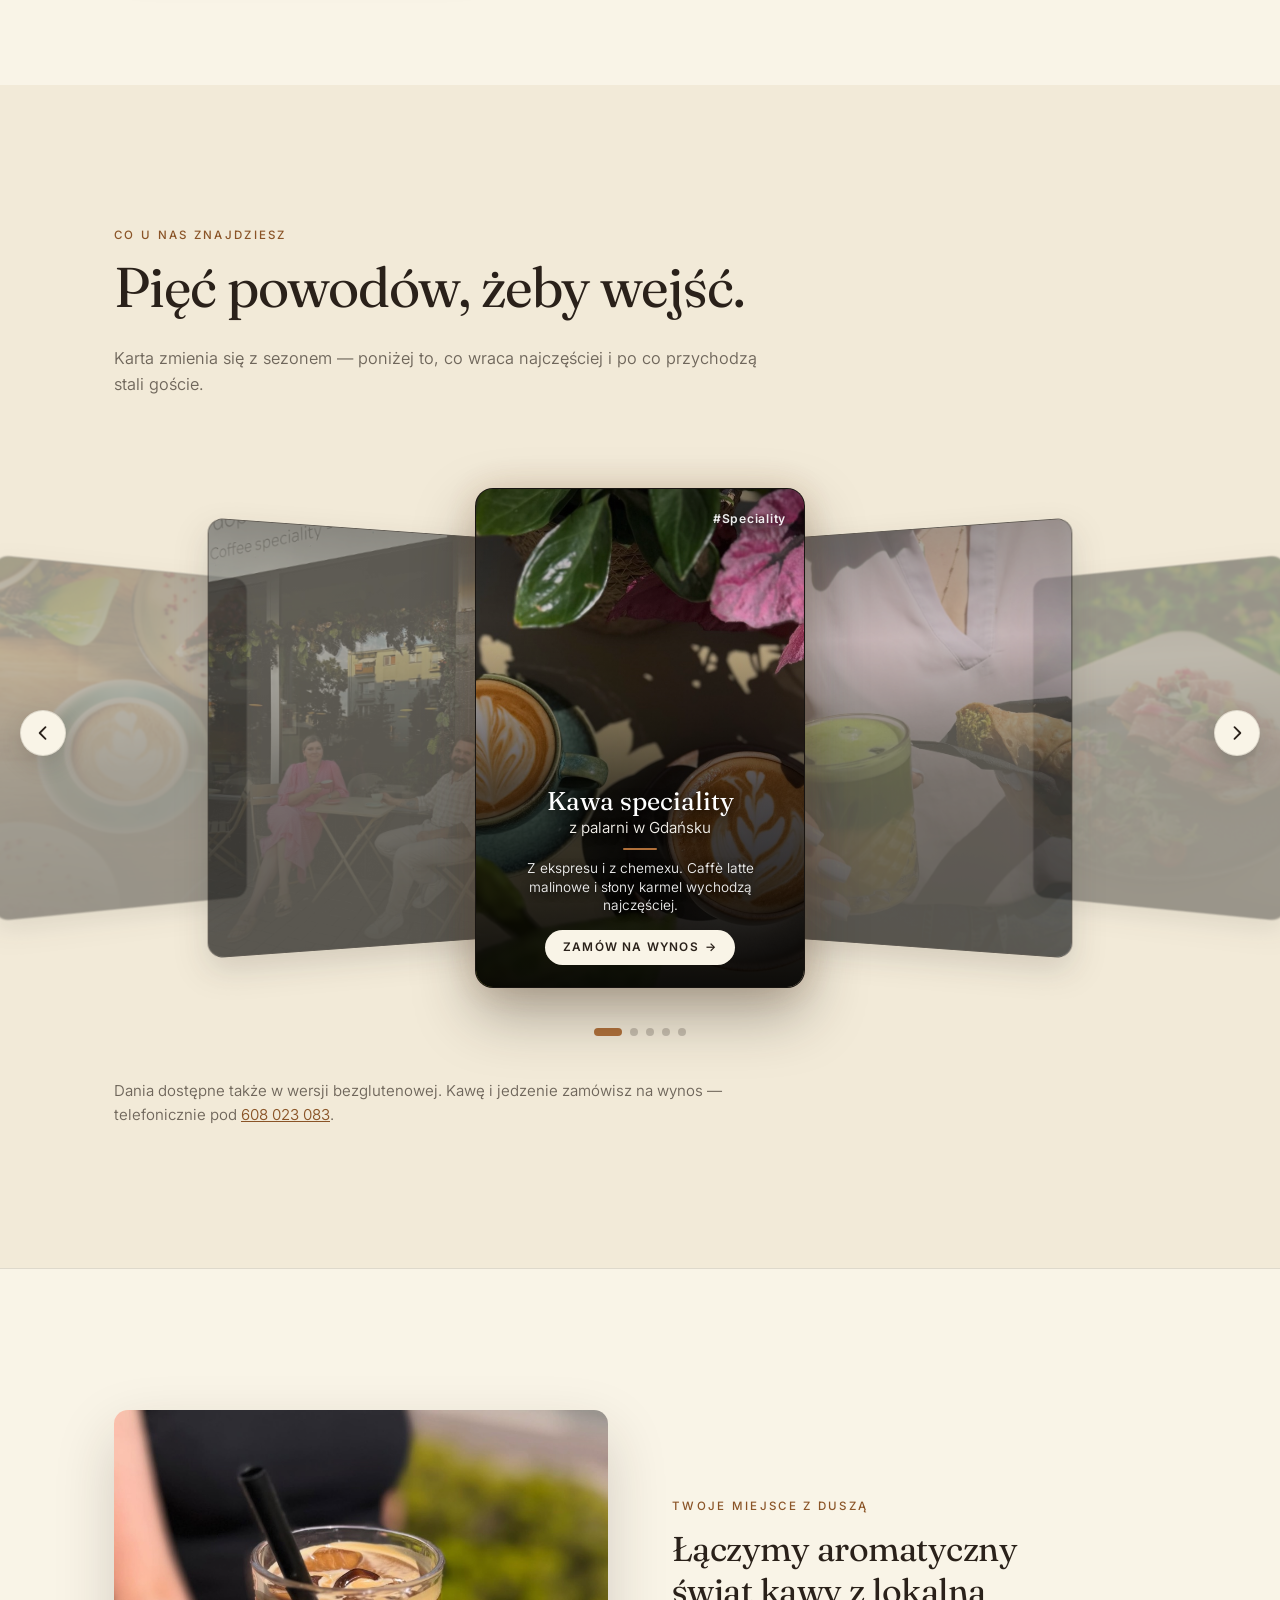
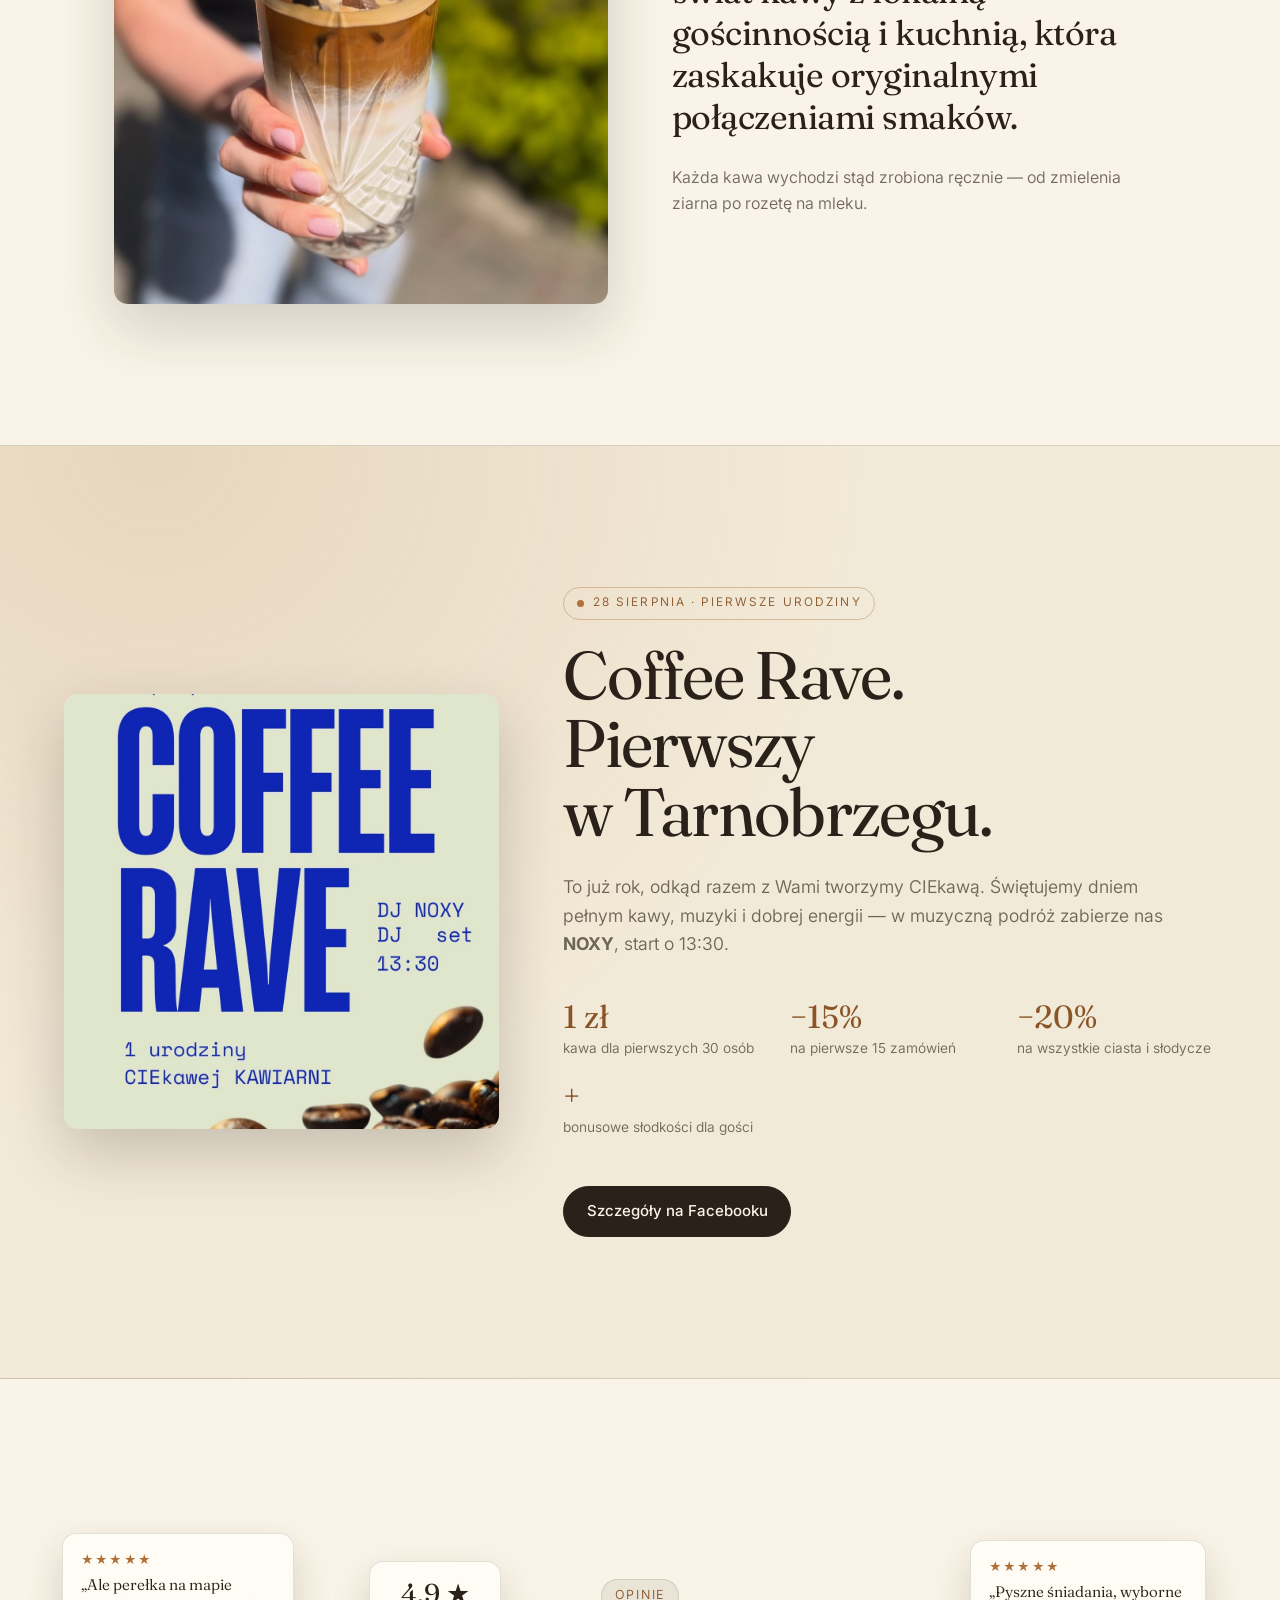
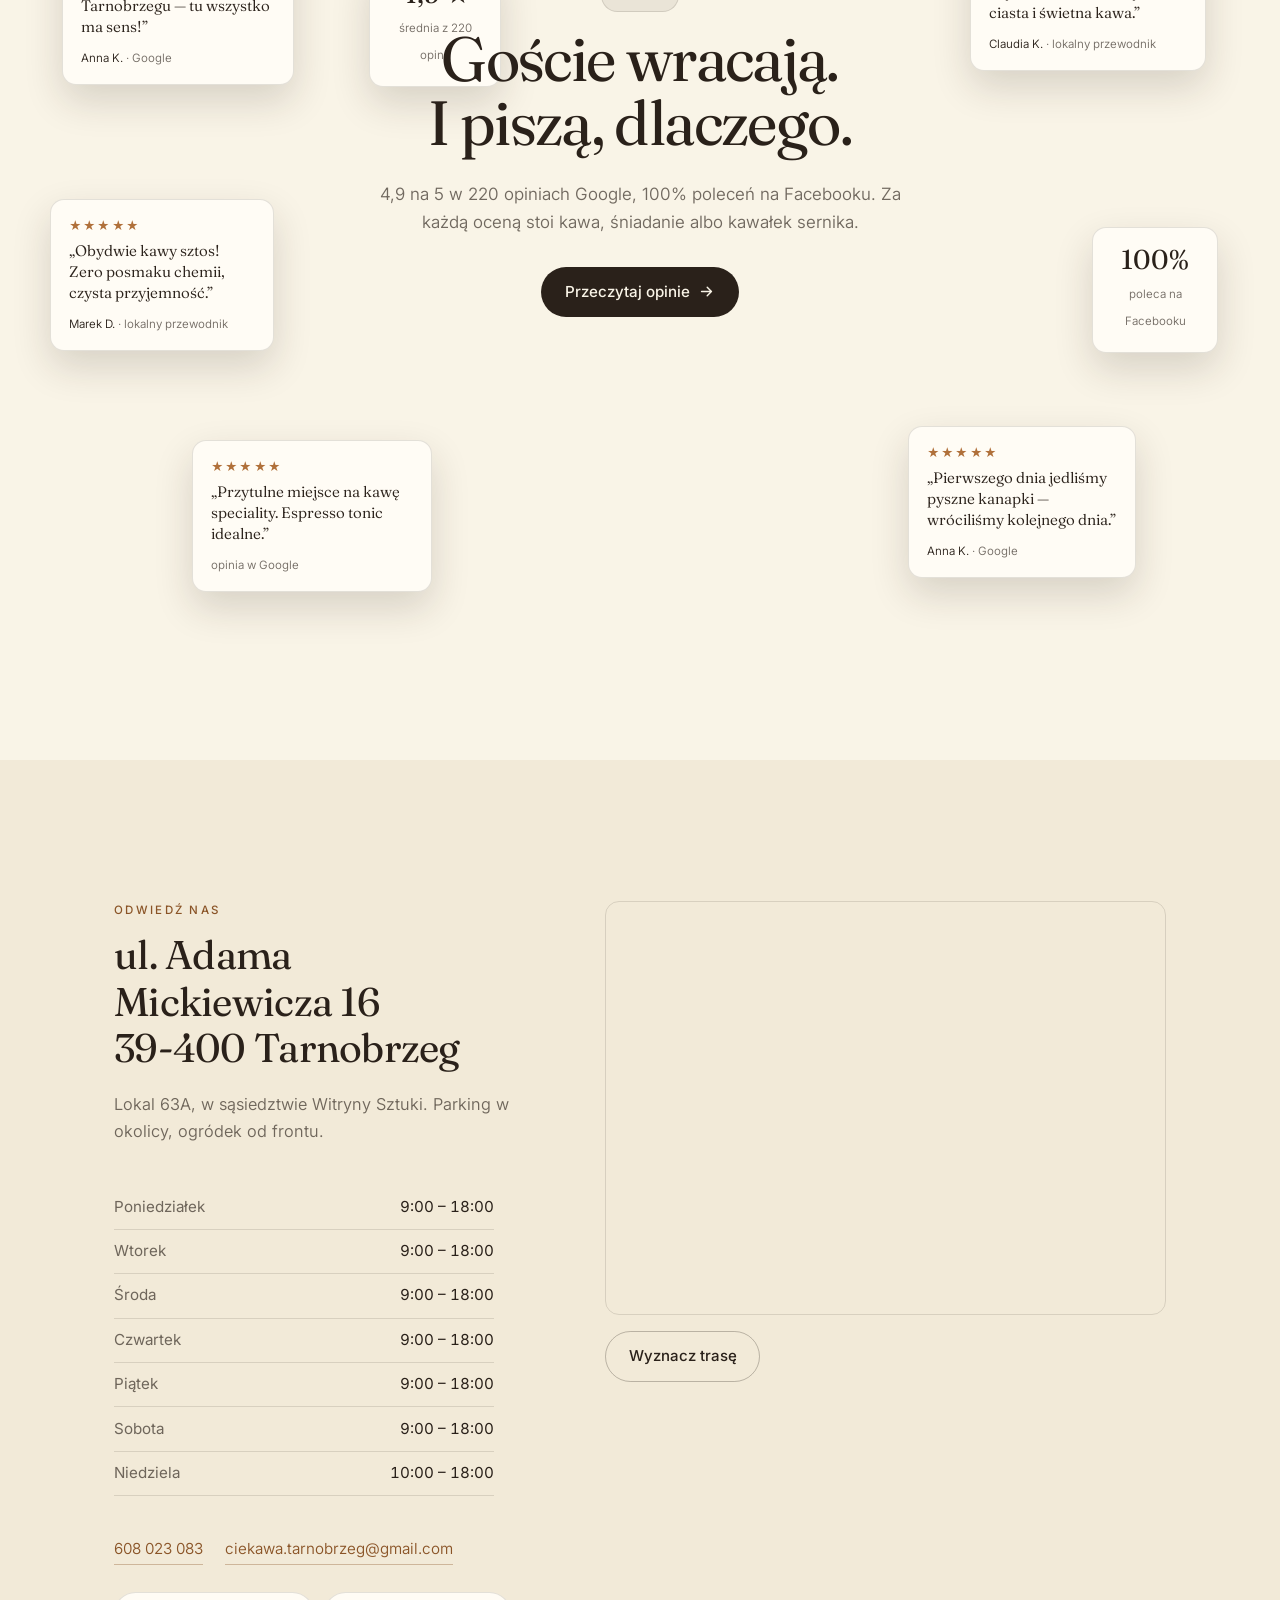
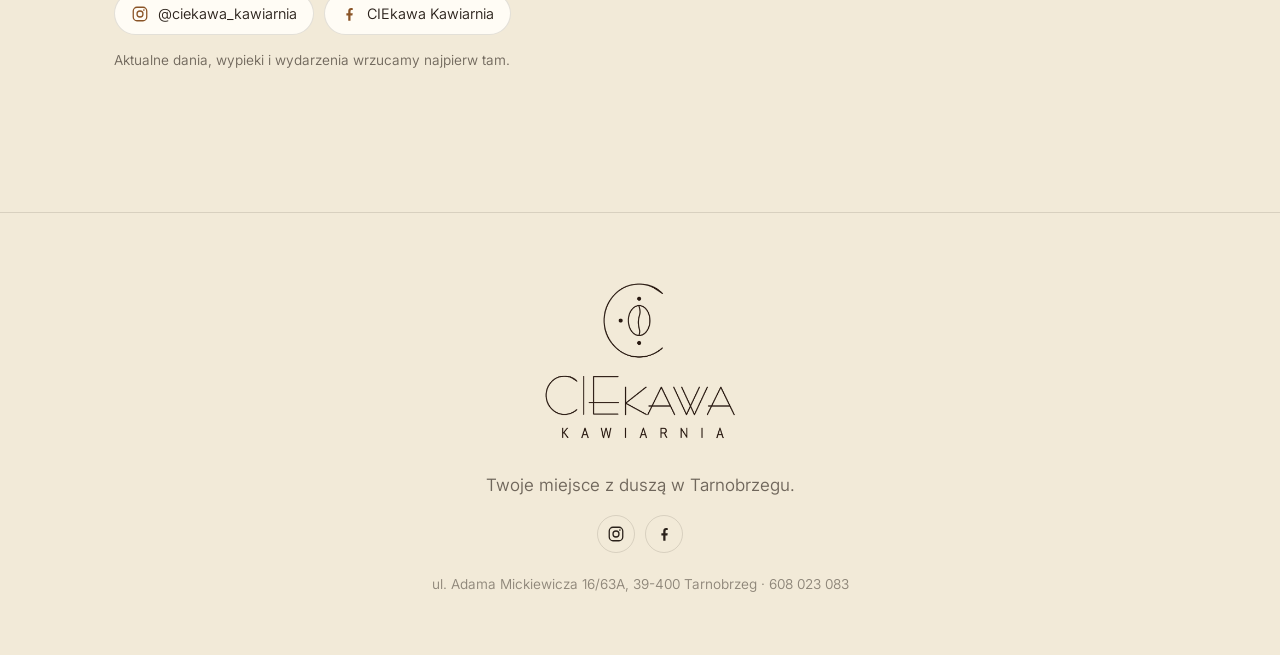
==== commit 0c18788e: "Opinie jako karty krążące wokół treści Wybrany wariant E z prototypu. Zamiast siatki cytatów i paska" ====
--- a/index.html
+++ b/index.html
@@ -17,7 +17,7 @@
 <link rel="preconnect" href="https://fonts.googleapis.com">
 <link rel="preconnect" href="https://fonts.gstatic.com" crossorigin>
 <link href="https://fonts.googleapis.com/css2?family=Fraunces:ital,opsz,wght@0,9..144,300..700;1,9..144,300..600&family=Inter:wght@300..600&display=swap" rel="stylesheet">
-<link rel="stylesheet" href="assets/css/style.css?v=13">
+<link rel="stylesheet" href="assets/css/style.css?v=14">
 <script>document.documentElement.className+=" splash-on splash-lock";</script>
 
 <script type="application/ld+json">
@@ -320,42 +320,27 @@
 
 <!-- ============ OPINIE ============ -->
 <section class="section section--cream" id="opinie">
-  <div class="wrap">
-    <header class="section__head">
-      <p class="eyebrow">Opinie</p>
-      <h2 class="h2">4,9 na 5 — w 220 opiniach Google.</h2>
-      <p class="section__note">Na Facebooku poleca nas 100% recenzentów. Poniżej fragmenty tego, co goście napisali sami.</p>
-    </header>
-
-    <div class="rating">
-      <div class="rating__score">
-        <span class="rating__num">4,9</span>
-        <span class="stars" aria-label="4,9 na 5 gwiazdek">★★★★★</span>
-        <span class="rating__meta">220 opinii w Google</span>
-      </div>
-      <div class="rating__score">
-        <span class="rating__num">100%</span>
-        <span class="rating__meta">poleca na Facebooku (25 opinii)</span>
-      </div>
-      <div class="rating__score">
-        <span class="rating__num">20–40 zł</span>
-        <span class="rating__meta">typowy rachunek na osobę</span>
-      </div>
-    </div>
-
-    <div class="quotes">
-      <figure class="quote">
-        <blockquote>Ale perełka na mapie Tarnobrzegu — tu wszystko ma sens! Pierwszego dnia jedliśmy pyszne kanapki, które zachęciły nas, żeby wrócić kolejnego dnia.</blockquote>
-        <figcaption>Anna K. <span>· Google</span></figcaption>
-      </figure>
-      <figure class="quote">
-        <blockquote>Zostawiam maksymalne oceny za wszystkie aspekty. Pyszne śniadania, wyborne ciasta i świetna kawa.</blockquote>
-        <figcaption>Claudia K. <span>· lokalny przewodnik Google</span></figcaption>
-      </figure>
-      <figure class="quote">
-        <blockquote>Caffè latte malinowe i słony karmel — obydwie kawy sztos. Zero posmaku chemii, czysta przyjemność i odskocznia od klasycznej kawy.</blockquote>
-        <figcaption>Marek D. <span>· lokalny przewodnik Google</span></figcaption>
-      </figure>
+  <!-- Karty krążą wokół treści. Wejście uruchamia się przy wjeździe sekcji
+       na ekran, nie przy starcie strony — inaczej gość ominąłby animację. -->
+  <div class="plyw-scena" id="plyw-scena">
+    <figure class="plyw" style="top:2%;left:1%;width:232px" data-od="sr"><span class="plyw__in"><span class="plyw__gw">★★★★★</span><p class="plyw__cyt">„Ale perełka na mapie Tarnobrzegu — tu wszystko ma sens!”</p><p class="plyw__kto">Anna K. <span>· Google</span></p></span></figure>
+    <figure class="plyw plyw--licz" style="top:6%;left:27%;width:132px" data-od="lg"><span class="plyw__in"><span class="plyw__licz">4,9 ★</span><span class="plyw__licz-op">średnia z 220 opinii</span></span></figure>
+    <figure class="plyw" style="top:3%;right:2%;width:236px" data-od="sr"><span class="plyw__in"><span class="plyw__gw">★★★★★</span><p class="plyw__cyt">„Pyszne śniadania, wyborne ciasta i świetna kawa.”</p><p class="plyw__kto">Claudia K. <span>· lokalny przewodnik</span></p></span></figure>
+    <figure class="plyw" style="top:40%;left:0;width:224px" data-od="sr"><span class="plyw__in"><span class="plyw__gw">★★★★★</span><p class="plyw__cyt">„Obydwie kawy sztos! Zero posmaku chemii, czysta przyjemność.”</p><p class="plyw__kto">Marek D. <span>· lokalny przewodnik</span></p></span></figure>
+    <figure class="plyw plyw--licz" style="top:44%;right:1%;width:126px" data-od="lg"><span class="plyw__in"><span class="plyw__licz">100%</span><span class="plyw__licz-op">poleca na Facebooku</span></span></figure>
+    <figure class="plyw" style="bottom:4%;left:12%;width:240px" data-od="sr"><span class="plyw__in"><span class="plyw__gw">★★★★★</span><p class="plyw__cyt">„Przytulne miejsce na kawę speciality. Espresso tonic idealne.”</p><p class="plyw__kto"><span>opinia w Google</span></p></span></figure>
+    <figure class="plyw" style="bottom:6%;right:8%;width:228px" data-od="sr"><span class="plyw__in"><span class="plyw__gw">★★★★★</span><p class="plyw__cyt">„Pierwszego dnia jedliśmy pyszne kanapki — wróciliśmy kolejnego dnia.”</p><p class="plyw__kto">Anna K. <span>· Google</span></p></span></figure>
+    <figure class="plyw" style="top:2%;left:2%;width:190px" data-od="mob"><span class="plyw__in"><span class="plyw__gw">★★★★★</span><p class="plyw__cyt">„Ale perełka na mapie Tarnobrzegu!”</p><p class="plyw__kto">Anna K. <span>· Google</span></p></span></figure>
+    <figure class="plyw" style="bottom:3%;right:2%;width:196px" data-od="mob"><span class="plyw__in"><span class="plyw__gw">★★★★★</span><p class="plyw__cyt">„Pyszne śniadania, wyborne ciasta i świetna kawa.”</p><p class="plyw__kto">Claudia K. <span>· Google</span></p></span></figure>
+
+    <div class="plyw-tresc">
+      <span class="plyw-plakietka">Opinie</span>
+      <h2 class="plyw-tytul">Goście wracają. I&nbsp;piszą, dlaczego.</h2>
+      <p class="plyw-opis">4,9 na 5 w 220 opiniach Google, 100% poleceń na Facebooku. Za każdą oceną stoi kawa, śniadanie albo kawałek sernika.</p>
+      <a class="plyw-cta" href="https://www.google.com/maps/place/CIEkawa+KAWIARNIA/@50.5705876,21.6706132,17z" target="_blank" rel="noopener">
+        Przeczytaj opinie
+        <svg width="17" height="17" viewBox="0 0 24 24" fill="none" stroke="currentColor" stroke-width="2" aria-hidden="true"><path stroke-linecap="round" stroke-linejoin="round" d="M5 12h14m0 0l-6-6m6 6l-6 6"/></svg>
+      </a>
     </div>
   </div>
 </section>
@@ -423,6 +408,6 @@
   </div>
 </footer>
 
-<script src="assets/js/main.js?v=13"></script>
+<script src="assets/js/main.js?v=14"></script>
 </body>
 </html>
--- a/assets/css/style.css
+++ b/assets/css/style.css
@@ -517,27 +517,65 @@
 .event__perks b{font-family:var(--serif);font-weight:400;font-size:2rem;color:var(--amber-ink);line-height:1}
 .event__perks span{font-size:.86rem;color:var(--ink-mute)}
 
-/* --- Opinie --- */
-.rating{
-  display:grid;grid-template-columns:repeat(auto-fit,minmax(190px,1fr));gap:28px;
-  padding:32px 0;border-top:1px solid var(--line);border-bottom:1px solid var(--line);
-  margin-bottom:clamp(40px,5vw,64px);
-}
-.rating__score{display:flex;flex-direction:column;gap:.3em}
-.rating__num{font-family:var(--serif);font-size:2.6rem;line-height:1;color:var(--ink);font-weight:400}
-.stars{color:var(--amber);letter-spacing:.12em;font-size:.95rem}
-.rating__meta{font-size:.85rem;color:var(--ink-mute)}
-
-.quotes{display:grid;grid-template-columns:repeat(auto-fit,minmax(258px,1fr));gap:24px}
-.quote{
-  margin:0;padding:30px;display:flex;flex-direction:column;
-  background:var(--card);border:1px solid var(--line);border-radius:var(--r);
-}
-.quote blockquote{margin:0 0 1.2em;font-family:var(--serif);font-size:1.12rem;line-height:1.42;color:#2C231C}
-.quote blockquote::before{content:"„"}
-.quote blockquote::after{content:"”"}
-.quote figcaption{margin-top:auto;font-size:.82rem;letter-spacing:.06em;color:var(--ink);font-weight:500}
-.quote figcaption span{color:var(--ink-mute);font-weight:400}
+/* --- Opinie: karty krążące wokół treści --- */
+.plyw-scena{position:relative;max-width:var(--wrap);margin-inline:auto;
+  padding:clamp(30px,5vw,60px) var(--pad);min-height:min(80vh,700px)}
+/* Unoszenie siedzi na kontenerze, a wejście i powiększenie na warstwie
+   wewnętrznej — gdy obie animacje walczyły o transform tego samego
+   elementu, ruch w górę odsłaniał pasek tła pod kartą. */
+.plyw{position:absolute;margin:0;
+  animation:unosi var(--czas,7s) ease-in-out var(--zwloka,0s) infinite alternate;
+  will-change:transform}
+.plyw__in{display:block;width:100%;
+  border-radius:14px;background:var(--card);border:1px solid var(--line);
+  box-shadow:0 16px 38px rgba(42,33,26,.16);padding:16px 18px;
+  opacity:0;transform:scale(.5);
+  transition:opacity .5s ease, transform .75s cubic-bezier(.25,1.6,.45,1)}
+.plyw.jest .plyw__in{opacity:1;transform:scale(1)}
+.plyw:hover{z-index:20}
+.plyw.jest:hover .plyw__in{transform:scale(1.05);transition:transform .3s ease}
+@keyframes unosi{from{transform:translateY(0)}to{transform:translateY(var(--skok,-10px))}}
+
+.plyw__gw{display:block;color:var(--amber);font-size:.75rem;letter-spacing:.1em;margin-bottom:.5em}
+.plyw__cyt{font-family:var(--serif);font-size:.95rem;line-height:1.38;color:#2C231C;margin:0 0 .7em}
+.plyw__kto{font-size:.72rem;color:var(--ink);margin:0}
+.plyw__kto span{color:var(--ink-mute)}
+.plyw--licz .plyw__in{text-align:center;padding:18px 16px}
+.plyw__licz{display:block;font-family:var(--serif);font-weight:400;font-size:1.7rem;
+  line-height:1;color:var(--ink);margin-bottom:.2em}
+.plyw__licz-op{font-size:.72rem;color:var(--ink-mute);line-height:1.35}
+
+/* Kolejność ma znaczenie: reguły bazowe najpierw, media queries po nich —
+   inaczej display:none dla szerokiego ekranu wygrywa i karty nie wchodzą. */
+.plyw[data-od="sr"]{display:none}
+.plyw[data-od="lg"]{display:none}
+.plyw[data-od="mob"]{display:block}
+@media (min-width:760px){
+  .plyw[data-od="sr"]{display:block}
+  .plyw[data-od="mob"]{display:none}
+}
+@media (min-width:1100px){ .plyw[data-od="lg"]{display:block} }
+
+.plyw-tresc{position:relative;z-index:10;display:flex;flex-direction:column;
+  align-items:center;text-align:center}
+.plyw-plakietka{display:inline-block;border-radius:100px;background:rgba(42,33,26,.07);
+  border:1px solid var(--line);padding:.4em 1em;font-size:.78rem;letter-spacing:.14em;
+  text-transform:uppercase;color:var(--amber-ink);margin-bottom:1.2em}
+.plyw-tytul{font-family:var(--serif);font-weight:400;
+  font-size:clamp(2.1rem,5.2vw,3.9rem);line-height:1.04;letter-spacing:-.026em;
+  margin:0 0 .4em;max-width:16ch;text-wrap:balance}
+.plyw-opis{max-width:34rem;font-size:1.06rem;color:var(--ink-mute);margin:0 0 1.8em}
+.plyw-cta{display:inline-flex;align-items:center;gap:.5em;padding:.85em 1.6em;
+  border-radius:100px;background:var(--ink);color:var(--cream);text-decoration:none;
+  font-size:.95rem;font-weight:500;transition:background .25s ease,transform .25s ease}
+.plyw-cta:hover{background:#40332A;transform:translateY(-1px)}
+.plyw-cta svg{transition:transform .25s ease}
+.plyw-cta:hover svg{transform:translateX(3px)}
+
+@media (prefers-reduced-motion:reduce){
+  .plyw{animation:none}
+  .plyw__in{opacity:1;transform:none;transition:none}
+}
 
 /* --- Kontakt --- */
 .contact .h2{font-size:clamp(1.7rem,3.4vw,2.5rem);line-height:1.16}
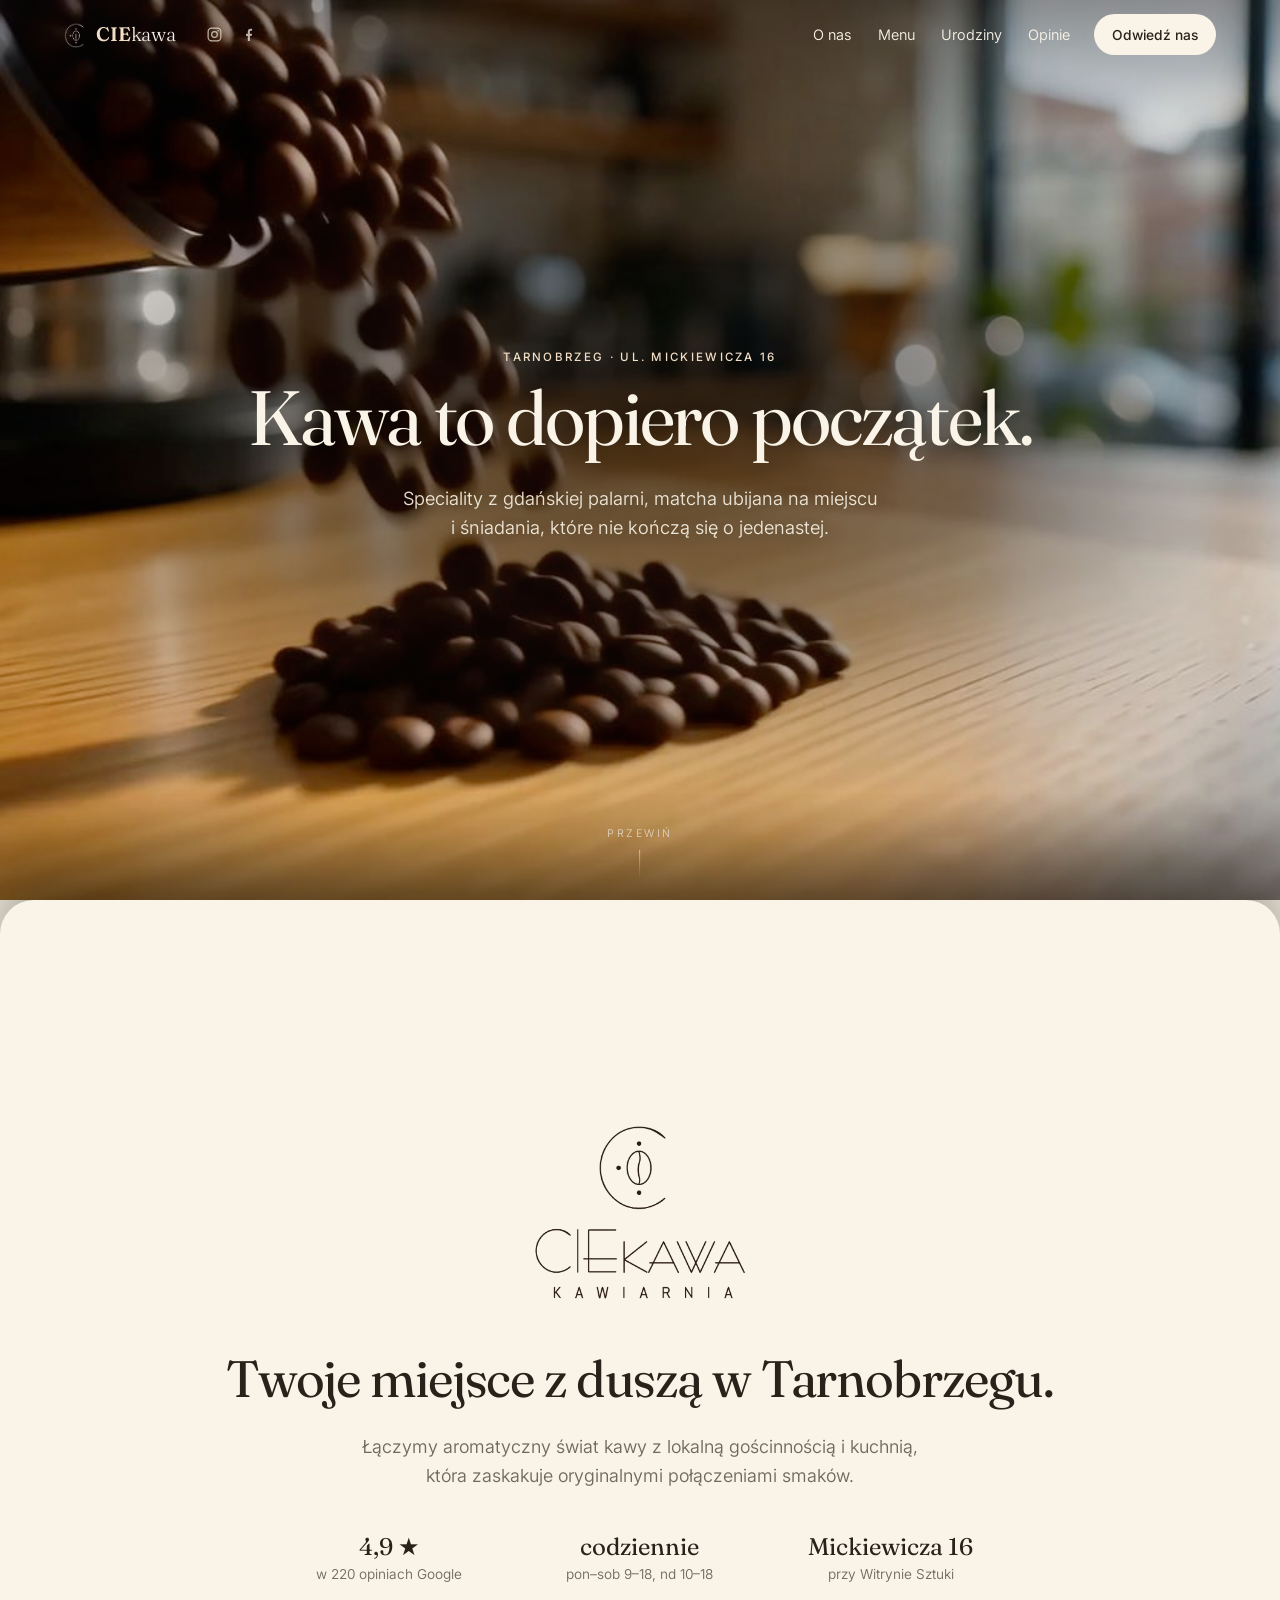
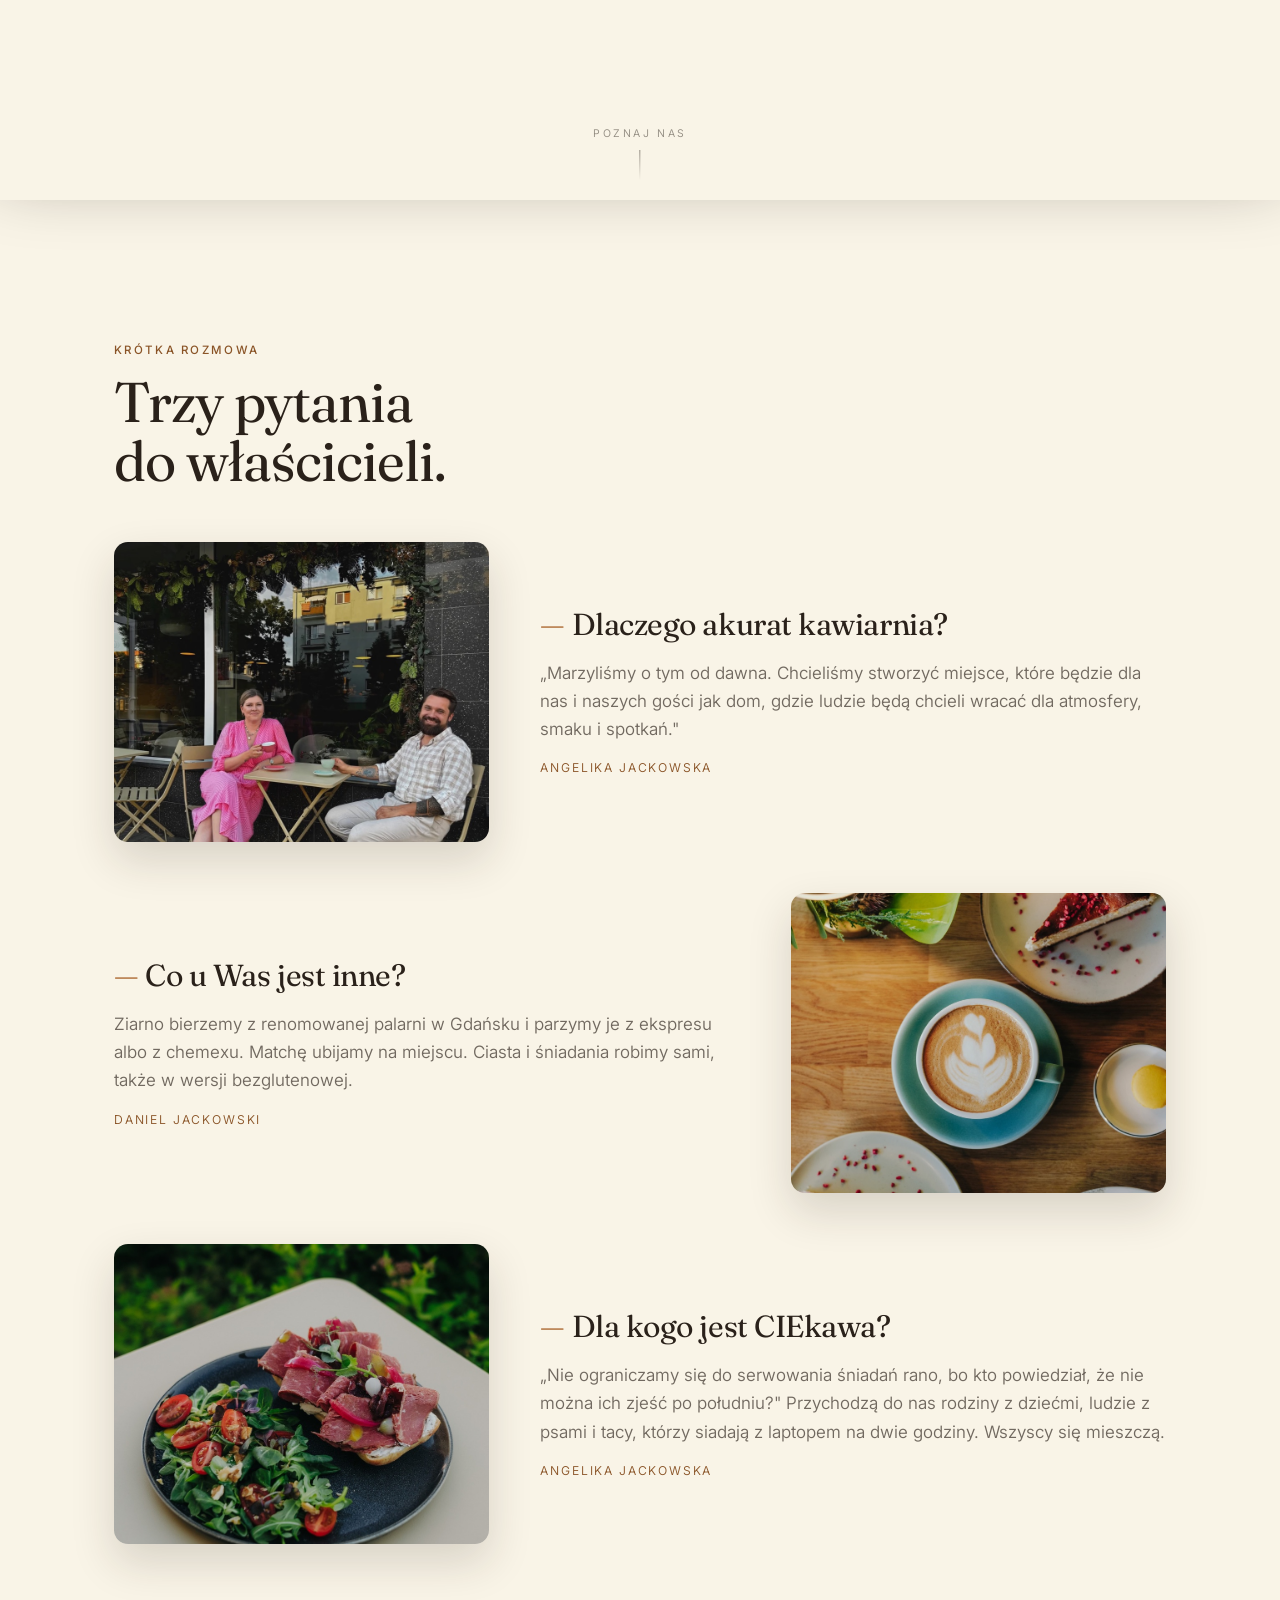
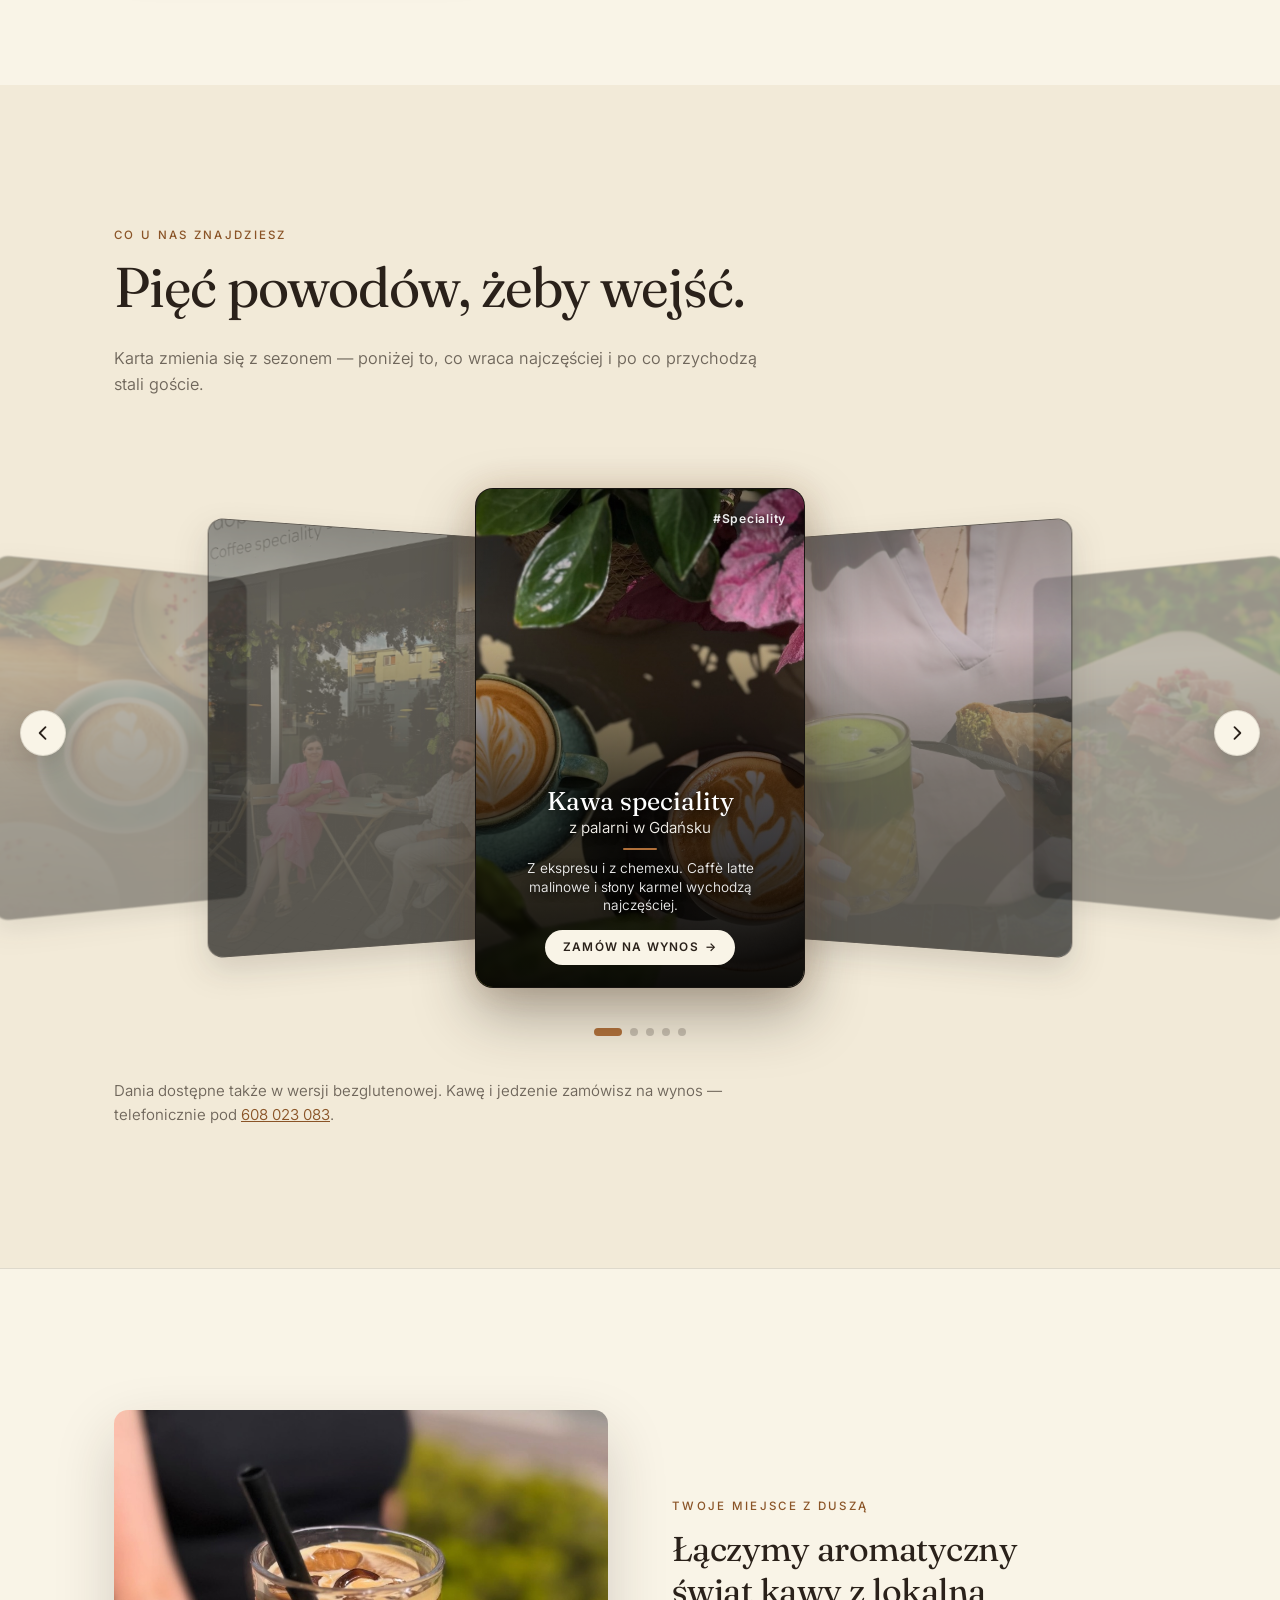
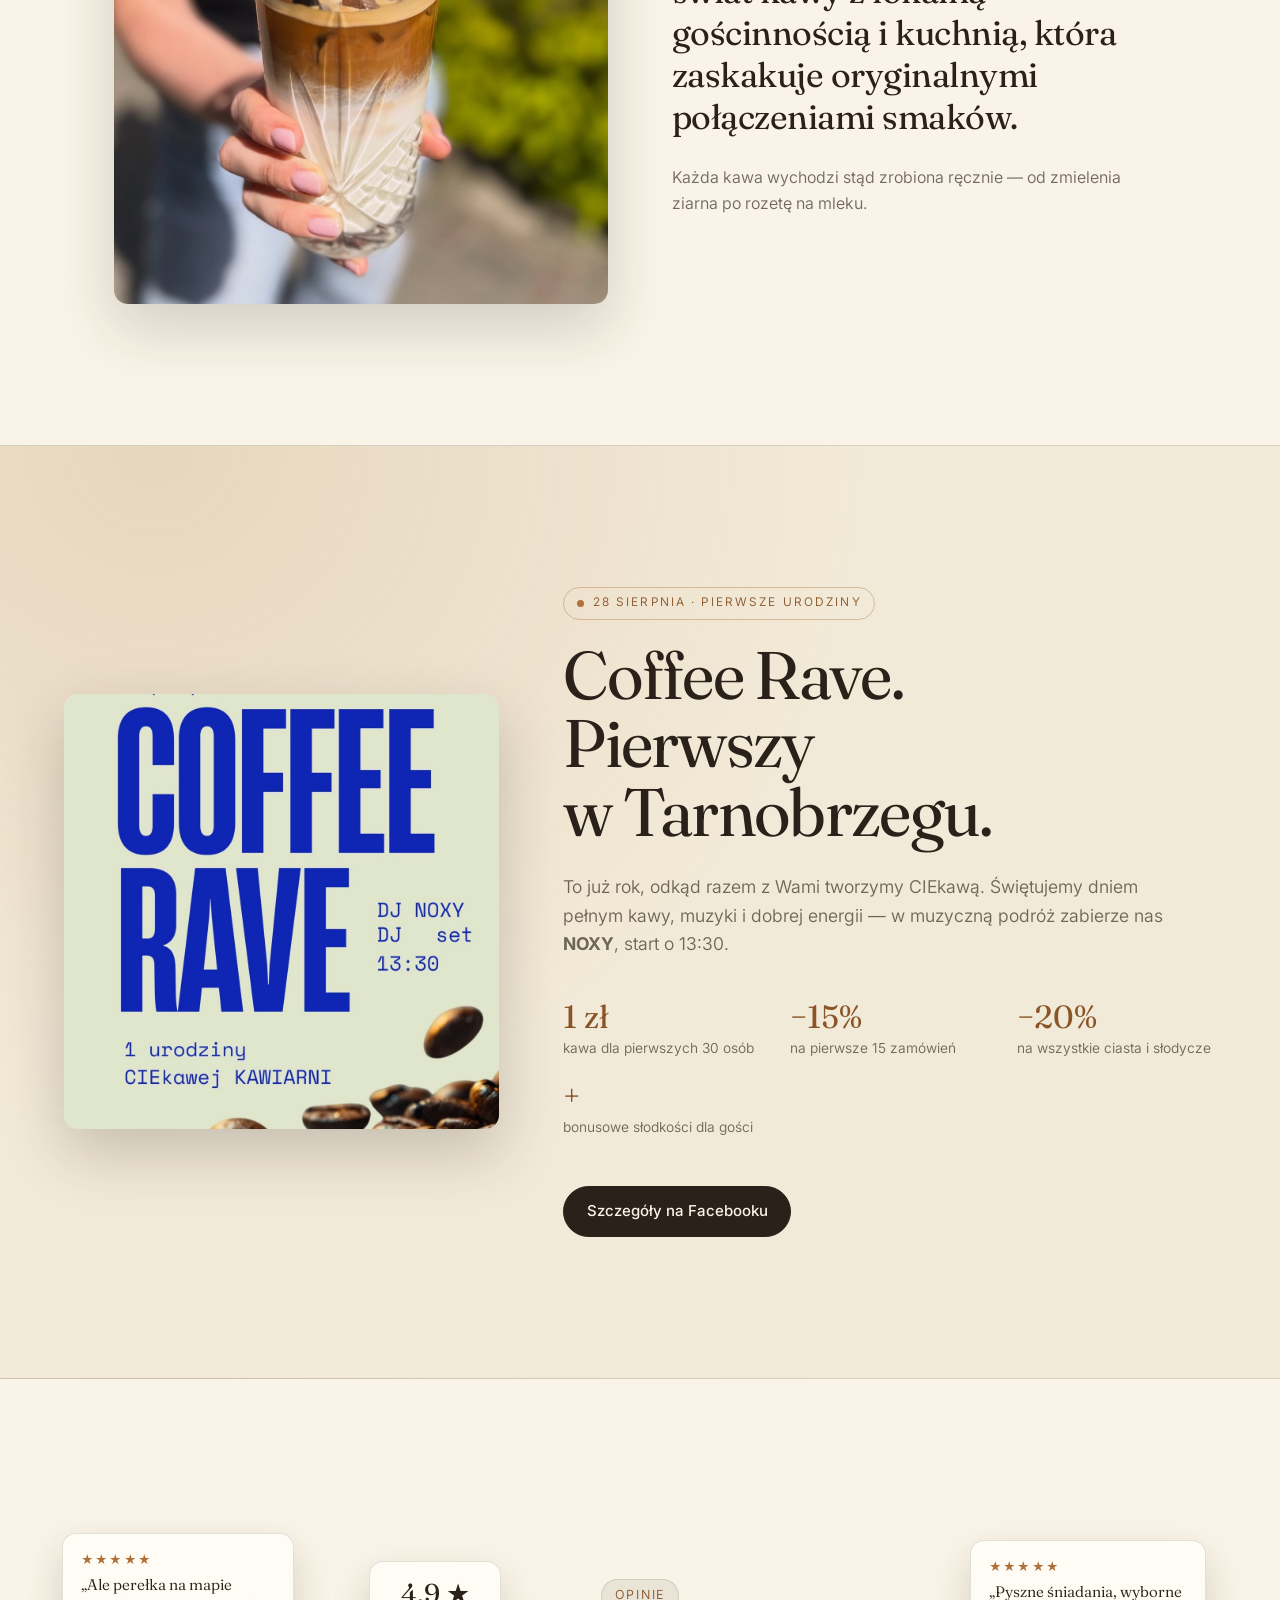
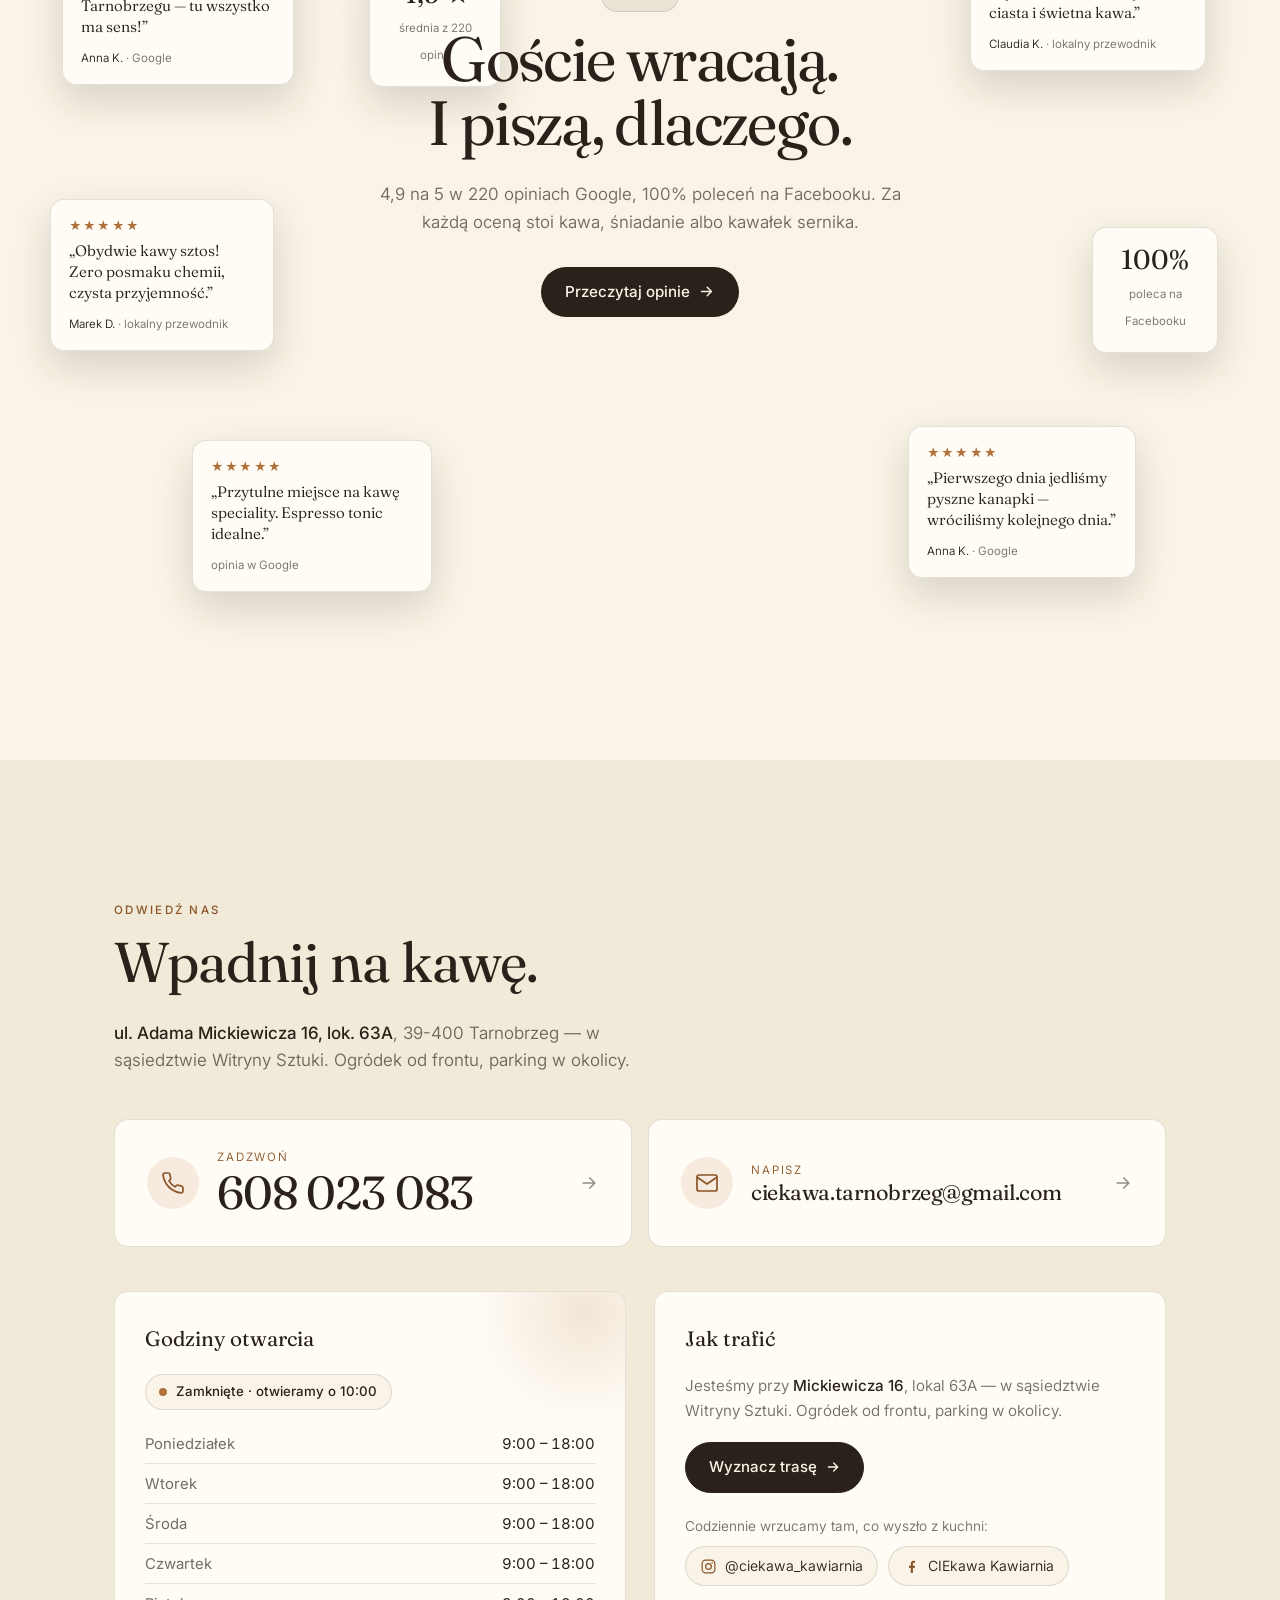
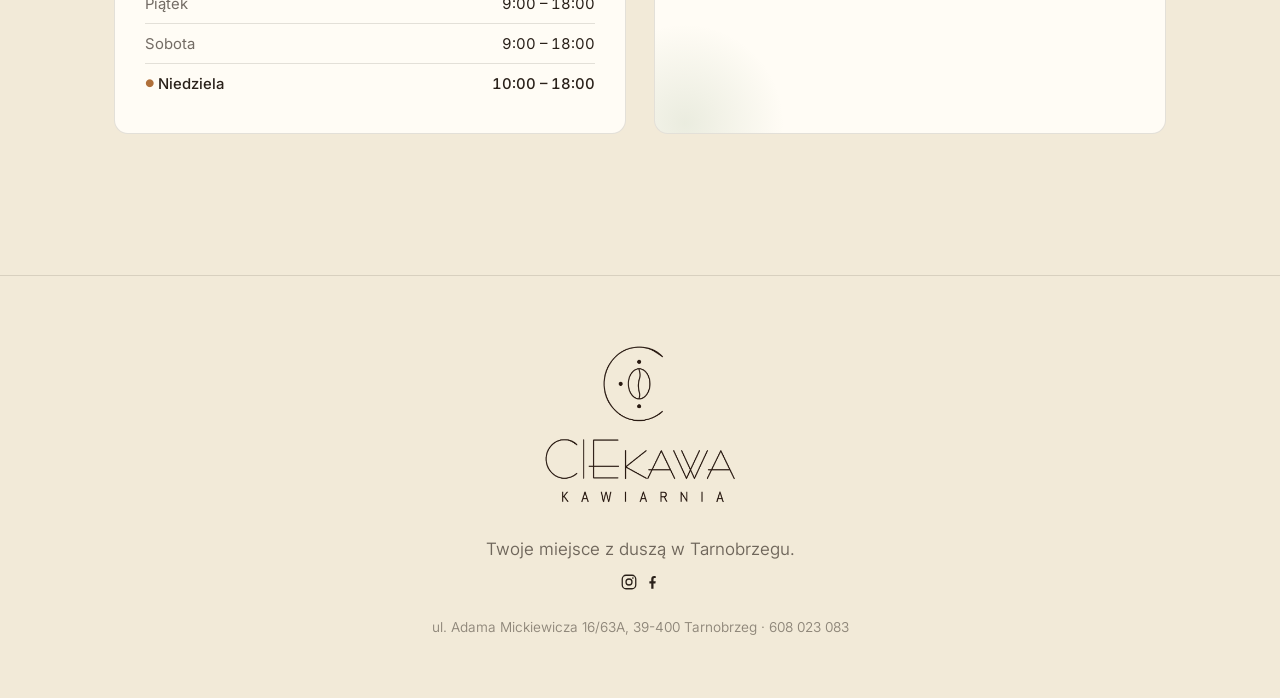
==== commit 15901e6f: "Odwiedź nas: duży telefon, kafelki i ziarna w tle Telefon dostał własny kafel, numer w 46 px zamiast" ====
--- a/index.html
+++ b/index.html
@@ -17,7 +17,7 @@
 <link rel="preconnect" href="https://fonts.googleapis.com">
 <link rel="preconnect" href="https://fonts.gstatic.com" crossorigin>
 <link href="https://fonts.googleapis.com/css2?family=Fraunces:ital,opsz,wght@0,9..144,300..700;1,9..144,300..600&family=Inter:wght@300..600&display=swap" rel="stylesheet">
-<link rel="stylesheet" href="assets/css/style.css?v=14">
+<link rel="stylesheet" href="assets/css/style.css?v=15">
 <script>document.documentElement.className+=" splash-on splash-lock";</script>
 
 <script type="application/ld+json">
@@ -346,48 +346,76 @@
 </section>
 
 <!-- ============ KONTAKT ============ -->
-<section class="section section--tint" id="kontakt">
-  <div class="wrap grid-2 contact">
-    <div>
-      <p class="eyebrow">Odwiedź nas</p>
-      <h2 class="h2">ul. Adama Mickiewicza 16<br>39-400 Tarnobrzeg</h2>
-      <p class="section__note">Lokal 63A, w sąsiedztwie Witryny Sztuki. Parking w okolicy, ogródek od frontu.</p>
-
-      <table class="hours">
-        <caption class="sr-only">Godziny otwarcia</caption>
-        <tbody>
-          <tr><th scope="row">Poniedziałek</th><td>9:00 – 18:00</td></tr>
-          <tr><th scope="row">Wtorek</th><td>9:00 – 18:00</td></tr>
-          <tr><th scope="row">Środa</th><td>9:00 – 18:00</td></tr>
-          <tr><th scope="row">Czwartek</th><td>9:00 – 18:00</td></tr>
-          <tr><th scope="row">Piątek</th><td>9:00 – 18:00</td></tr>
-          <tr><th scope="row">Sobota</th><td>9:00 – 18:00</td></tr>
-          <tr><th scope="row">Niedziela</th><td>10:00 – 18:00</td></tr>
-        </tbody>
-      </table>
-
-      <div class="contact__links">
-        <a href="tel:+48608023083">608 023 083</a>
-        <a href="mailto:ciekawa.tarnobrzeg@gmail.com">ciekawa.tarnobrzeg@gmail.com</a>
+<section class="section section--tint kt" id="kontakt">
+  <!-- Ziarna rysowane skryptem, leżą pod treścią. -->
+  <div class="ziarna" id="ziarna" aria-hidden="true"></div>
+
+  <div class="wrap kt__in">
+    <p class="eyebrow">Odwiedź nas</p>
+    <h2 class="h2 kt__tytul">Wpadnij na&nbsp;kawę.</h2>
+    <p class="kt__adres"><strong>ul. Adama Mickiewicza 16, lok. 63A</strong>, 39-400 Tarnobrzeg — w sąsiedztwie Witryny Sztuki. Ogródek od frontu, parking w okolicy.</p>
+
+    <div class="kontakty">
+      <a class="duzy duzy--tel" href="tel:+48608023083">
+        <span class="duzy__ikona">
+          <svg width="24" height="24" viewBox="0 0 24 24" fill="none" stroke="currentColor" stroke-width="1.7" aria-hidden="true"><path stroke-linecap="round" stroke-linejoin="round" d="M22 16.9v3a2 2 0 01-2.2 2 19.8 19.8 0 01-8.6-3.1 19.5 19.5 0 01-6-6A19.8 19.8 0 012 4.2 2 2 0 014 2h3a2 2 0 012 1.7c.1 1 .3 1.9.6 2.8a2 2 0 01-.5 2.1L8 9.8a16 16 0 006 6l1.2-1.1a2 2 0 012.1-.5c.9.3 1.8.5 2.8.6a2 2 0 011.7 2z"/></svg>
+        </span>
+        <span class="duzy__txt">
+          <span class="duzy__etykieta">Zadzwoń</span>
+          <span class="duzy__wart">608&nbsp;023&nbsp;083</span>
+        </span>
+        <svg class="duzy__strzalka" width="20" height="20" viewBox="0 0 24 24" fill="none" stroke="currentColor" stroke-width="2" aria-hidden="true"><path stroke-linecap="round" stroke-linejoin="round" d="M5 12h14m0 0l-6-6m6 6l-6 6"/></svg>
+      </a>
+
+      <a class="duzy duzy--mail" href="mailto:ciekawa.tarnobrzeg@gmail.com">
+        <span class="duzy__ikona">
+          <svg width="24" height="24" viewBox="0 0 24 24" fill="none" stroke="currentColor" stroke-width="1.7" aria-hidden="true"><rect x="2" y="4" width="20" height="16" rx="2"/><path stroke-linecap="round" d="M2.5 6.5L12 13l9.5-6.5"/></svg>
+        </span>
+        <span class="duzy__txt">
+          <span class="duzy__etykieta">Napisz</span>
+          <span class="duzy__wart">ciekawa.tarnobrzeg@gmail.com</span>
+        </span>
+        <svg class="duzy__strzalka" width="20" height="20" viewBox="0 0 24 24" fill="none" stroke="currentColor" stroke-width="2" aria-hidden="true"><path stroke-linecap="round" stroke-linejoin="round" d="M5 12h14m0 0l-6-6m6 6l-6 6"/></svg>
+      </a>
+    </div>
+
+    <div class="dol">
+      <div class="godziny">
+        <h3>Godziny otwarcia</h3>
+        <span class="status" data-status><i></i><span data-status-txt>Codziennie od rana</span></span>
+        <table>
+          <caption class="sr-only">Godziny otwarcia</caption>
+          <tbody data-godziny>
+            <tr><th scope="row">Poniedziałek</th><td>9:00 – 18:00</td></tr>
+            <tr><th scope="row">Wtorek</th><td>9:00 – 18:00</td></tr>
+            <tr><th scope="row">Środa</th><td>9:00 – 18:00</td></tr>
+            <tr><th scope="row">Czwartek</th><td>9:00 – 18:00</td></tr>
+            <tr><th scope="row">Piątek</th><td>9:00 – 18:00</td></tr>
+            <tr><th scope="row">Sobota</th><td>9:00 – 18:00</td></tr>
+            <tr><th scope="row">Niedziela</th><td>10:00 – 18:00</td></tr>
+          </tbody>
+        </table>
       </div>
 
-      <div class="spolecz">
-        <a class="spolecz__btn" href="https://www.instagram.com/ciekawa_kawiarnia/"
-           target="_blank" rel="noopener"><svg viewBox="0 0 24 24" width="18" height="18" fill="none" stroke="currentColor" stroke-width="1.7" aria-hidden="true"><rect x="3" y="3" width="18" height="18" rx="5"/><circle cx="12" cy="12" r="4"/><circle cx="17.2" cy="6.8" r="1.1" fill="currentColor" stroke="none"/></svg><span>@ciekawa_kawiarnia</span></a>
-        <a class="spolecz__btn" href="https://www.facebook.com/CIEkawaKawiarnia/"
-           target="_blank" rel="noopener"><svg viewBox="0 0 24 24" width="18" height="18" fill="currentColor" aria-hidden="true"><path d="M14 8.5V11h3l-.5 3H14v7h-3v-7H8.5v-3H11V8c0-2.5 1.5-4 3.8-4 1.1 0 2.2.2 2.2.2v2.5h-1.2c-1.2 0-1.8.6-1.8 1.8z"/></svg><span>CIEkawa Kawiarnia</span></a>
+      <div class="trafic">
+        <h3>Jak trafić</h3>
+        <p>Jesteśmy przy <strong>Mickiewicza 16</strong>, lokal 63A — w sąsiedztwie Witryny Sztuki. Ogródek od frontu, parking w okolicy.</p>
+        <a class="btn btn--solid trafic__btn" href="https://www.google.com/maps/place/CIEkawa+KAWIARNIA/@50.5705876,21.6706132,17z" target="_blank" rel="noopener">
+          Wyznacz trasę
+          <svg width="16" height="16" viewBox="0 0 24 24" fill="none" stroke="currentColor" stroke-width="2" aria-hidden="true"><path stroke-linecap="round" stroke-linejoin="round" d="M5 12h14m0 0l-6-6m6 6l-6 6"/></svg>
+        </a>
+        <p class="trafic__sep">Codziennie wrzucamy tam, co wyszło z kuchni:</p>
+        <div class="trafic__spolecz">
+          <a href="https://www.instagram.com/ciekawa_kawiarnia/" target="_blank" rel="noopener">
+            <svg width="17" height="17" viewBox="0 0 24 24" fill="none" stroke="currentColor" stroke-width="1.7" aria-hidden="true"><rect x="3" y="3" width="18" height="18" rx="5"/><circle cx="12" cy="12" r="4"/><circle cx="17.2" cy="6.8" r="1.1" fill="currentColor" stroke="none"/></svg>
+            <span>@ciekawa_kawiarnia</span>
+          </a>
+          <a href="https://www.facebook.com/CIEkawaKawiarnia/" target="_blank" rel="noopener">
+            <svg width="17" height="17" viewBox="0 0 24 24" fill="currentColor" aria-hidden="true"><path d="M14 8.5V11h3l-.5 3H14v7h-3v-7H8.5v-3H11V8c0-2.5 1.5-4 3.8-4 1.1 0 2.2.2 2.2.2v2.5h-1.2c-1.2 0-1.8.6-1.8 1.8z"/></svg>
+            <span>CIEkawa Kawiarnia</span>
+          </a>
+        </div>
       </div>
-      <p class="spolecz__note">Aktualne dania, wypieki i wydarzenia wrzucamy najpierw tam.</p>
-    </div>
-
-    <div class="map">
-      <!-- OpenStreetMap zamiast Google Maps: nie wymaga klucza API ani zgody na
-           cookies, więc mapa pokazuje się od razu także w UE. -->
-      <iframe
-        title="Mapa dojazdu do CIEkawa Kawiarnia, ul. Mickiewicza 16, Tarnobrzeg"
-        src="https://www.openstreetmap.org/export/embed.html?bbox=21.6646%2C50.5676%2C21.6766%2C50.5736&amp;layer=mapnik&amp;marker=50.5705876%2C21.6706132"
-        loading="lazy" referrerpolicy="no-referrer"></iframe>
-      <a class="btn btn--ghost map__btn" href="https://www.google.com/maps/place/CIEkawa+KAWIARNIA/@50.5705876,21.6706132,17z" target="_blank" rel="noopener">Wyznacz trasę</a>
     </div>
   </div>
 </section>
@@ -408,6 +436,6 @@
   </div>
 </footer>
 
-<script src="assets/js/main.js?v=14"></script>
+<script src="assets/js/main.js?v=15"></script>
 </body>
 </html>
--- a/assets/css/style.css
+++ b/assets/css/style.css
@@ -577,41 +577,109 @@
   .plyw__in{opacity:1;transform:none;transition:none}
 }
 
-/* --- Kontakt --- */
-.contact .h2{font-size:clamp(1.7rem,3.4vw,2.5rem);line-height:1.16}
-.hours{width:100%;border-collapse:collapse;margin:2.4em 0;max-width:380px}
-.hours th,.hours td{text-align:left;padding:.62em 0;font-weight:400;font-size:.95rem;border-bottom:1px solid var(--line)}
-.hours th{color:var(--ink-mute)}
-.hours td{text-align:right;font-variant-numeric:tabular-nums}
-.contact__links{display:flex;flex-wrap:wrap;gap:10px 22px;font-size:.95rem}
-.contact__links a{color:var(--amber-ink);text-decoration:none;border-bottom:1px solid rgba(138,84,39,.35);padding-bottom:2px}
-.contact__links a:hover{color:var(--ink);border-bottom-color:var(--ink)}
-
-/* Profile społecznościowe — wyraźne przyciski, nie kolejny link w rzędzie. */
-.spolecz{display:flex;flex-wrap:wrap;gap:10px;margin-top:1.6em}
-.spolecz__btn{
-  display:inline-flex;align-items:center;gap:9px;
-  padding:.62em 1.1em;border-radius:100px;
-  border:1px solid var(--line);background:var(--card);
-  color:var(--ink);text-decoration:none;font-size:.9rem;
-  transition:background .2s ease,border-color .2s ease,transform .2s ease;
-}
-.spolecz__btn:hover{background:#fff;border-color:rgba(42,33,26,.3);transform:translateY(-1px)}
-.spolecz__btn svg{flex:none;color:var(--amber-ink)}
-.spolecz__note{margin:1em 0 0;font-size:.85rem;color:var(--ink-mute)}
-
-.foot__spolecz{display:flex;gap:10px;margin:.4em 0 .2em}
-.foot__spolecz a{
-  display:inline-flex;align-items:center;justify-content:center;
-  width:38px;height:38px;border-radius:50%;
-  border:1px solid var(--line);color:var(--ink);
-  transition:background .2s ease,border-color .2s ease;
-}
-.foot__spolecz a:hover{background:var(--cream);border-color:rgba(42,33,26,.3)}
-
-.map{position:relative}
-.map iframe{width:100%;height:clamp(320px,46vh,470px);border:1px solid var(--line);border-radius:var(--r)}
-.map__btn{margin-top:16px}
+/* --- Kontakt: duże przyciski, kafelki i ziarna w tle --- */
+.kt{position:relative;overflow:hidden}
+.ziarna{position:absolute;inset:0;pointer-events:none;z-index:0}
+.ziarno{position:absolute;color:var(--amber);opacity:0;
+  animation:dryf var(--czas,26s) linear var(--zwloka,0s) infinite}
+.ziarno svg{display:block;width:100%;height:auto}
+@keyframes dryf{
+  0%   {opacity:0;   transform:translate3d(0,var(--start,40px),0) rotate(0deg)}
+  14%  {opacity:var(--kryc,.16)}
+  86%  {opacity:var(--kryc,.16)}
+  100% {opacity:0;   transform:translate3d(var(--dx,30px),var(--lot,-200px),0) rotate(var(--obrot,180deg))}
+}
+.kt__in{position:relative;z-index:2}
+.kt__tytul{max-width:16ch}
+.kt__adres{margin:0;color:var(--ink-mute);max-width:560px}
+.kt__adres strong{color:var(--ink);font-weight:500}
+
+/* Duże kafle kontaktu */
+.kontakty{display:grid;grid-template-columns:repeat(2,minmax(0,1fr));gap:16px;
+  margin:clamp(28px,4vw,44px) 0}
+@media (max-width:720px){ .kontakty{grid-template-columns:1fr} }
+.duzy{position:relative;overflow:hidden;display:flex;align-items:center;gap:18px;
+  padding:clamp(20px,2.6vw,28px) clamp(22px,3vw,32px);
+  border-radius:var(--r);border:1px solid var(--line);background:var(--card);
+  text-decoration:none;color:var(--ink);
+  transition:transform .3s cubic-bezier(.2,.9,.3,1),box-shadow .3s ease,border-color .3s ease}
+.duzy:hover{transform:translateY(-3px);box-shadow:0 20px 44px rgba(42,33,26,.16);
+  border-color:rgba(42,33,26,.26)}
+/* Smuga światła przejeżdża po kafelku przy najechaniu. */
+.duzy::after{content:"";position:absolute;top:0;bottom:0;left:-60%;width:45%;
+  background:linear-gradient(100deg,transparent,rgba(255,255,255,.75),transparent);
+  transform:skewX(-18deg);opacity:0;pointer-events:none}
+.duzy:hover::after{animation:smuga .85s ease}
+@keyframes smuga{0%{left:-60%;opacity:.9}100%{left:120%;opacity:0}}
+
+.duzy__ikona{flex:none;width:52px;height:52px;border-radius:50%;display:grid;place-items:center;
+  background:rgba(176,112,58,.12);color:var(--amber-ink);transition:background .3s ease}
+.duzy:hover .duzy__ikona{background:rgba(176,112,58,.2)}
+.duzy--tel:hover .duzy__ikona svg{animation:dzwoni .7s ease}
+@keyframes dzwoni{0%,100%{transform:rotate(0)}15%{transform:rotate(-16deg)}30%{transform:rotate(13deg)}45%{transform:rotate(-9deg)}60%{transform:rotate(6deg)}75%{transform:rotate(-3deg)}}
+.duzy--mail:hover .duzy__ikona svg{animation:klapka .6s ease}
+@keyframes klapka{0%,100%{transform:translateY(0)}40%{transform:translateY(-4px) scale(1.06)}}
+
+.duzy__txt{min-width:0}
+.duzy__etykieta{display:block;font-size:.72rem;letter-spacing:.16em;text-transform:uppercase;
+  color:var(--amber-ink);margin-bottom:.25em}
+.duzy__wart{display:block;font-family:var(--serif);font-weight:400;line-height:1.05;
+  letter-spacing:-.02em;color:var(--ink);word-break:break-word}
+.duzy--tel .duzy__wart{font-size:clamp(1.9rem,4.2vw,2.9rem);font-variant-numeric:tabular-nums}
+.duzy--mail .duzy__wart{font-size:clamp(1.02rem,2vw,1.35rem)}
+.duzy__strzalka{margin-left:auto;flex:none;color:var(--ink-soft);
+  transition:transform .3s ease,color .3s ease}
+.duzy:hover .duzy__strzalka{transform:translateX(4px);color:var(--ink)}
+
+/* Kafelki: godziny i dojazd */
+.dol{display:grid;grid-template-columns:repeat(2,minmax(0,1fr));gap:clamp(18px,3vw,28px);
+  align-items:stretch}
+@media (max-width:820px){ .dol{grid-template-columns:1fr} }
+
+.godziny,.trafic{position:relative;overflow:hidden;border-radius:var(--r);
+  border:1px solid var(--line);background:var(--card);padding:clamp(22px,3vw,30px)}
+.godziny::before{content:"";position:absolute;width:220px;height:220px;right:-70px;top:-90px;
+  border-radius:50%;background:radial-gradient(circle,rgba(176,112,58,.16),transparent 70%);
+  pointer-events:none}
+.trafic::before{content:"";position:absolute;width:200px;height:200px;left:-70px;bottom:-90px;
+  border-radius:50%;background:radial-gradient(circle,rgba(110,139,90,.14),transparent 70%);
+  pointer-events:none}
+.godziny h3,.trafic h3{font-family:var(--serif);font-weight:400;font-size:1.3rem;
+  margin:0 0 .9em;position:relative}
+
+.status{display:inline-flex;align-items:center;gap:9px;border-radius:100px;padding:.45em 1em;
+  font-size:.83rem;font-weight:500;border:1px solid var(--line);background:var(--cream);
+  margin-bottom:1.1em;position:relative}
+.status i{width:8px;height:8px;border-radius:50%;background:var(--ink-mute);display:block}
+.status.otwarte i{background:#4E8B4A;box-shadow:0 0 0 4px rgba(78,139,74,.18);
+  animation:puls 2.2s ease-in-out infinite}
+.status.zamkniete i{background:#B0703A}
+@keyframes puls{0%,100%{opacity:.5}50%{opacity:1}}
+
+.godziny table{width:100%;border-collapse:collapse;position:relative}
+.godziny th,.godziny td{text-align:left;padding:.5em 0;font-weight:400;font-size:.93rem;
+  border-bottom:1px solid var(--line)}
+.godziny th{color:var(--ink-mute)}
+.godziny td{text-align:right;font-variant-numeric:tabular-nums}
+.godziny tr:last-child th,.godziny tr:last-child td{border-bottom:none}
+.godziny tr.dzis th,.godziny tr.dzis td{color:var(--ink);font-weight:500}
+.godziny tr.dzis th::before{content:"● ";color:var(--amber);font-size:.7em;vertical-align:middle}
+
+.trafic p{margin:0 0 1.2em;color:var(--ink-mute);font-size:.95rem;position:relative}
+.trafic strong{color:var(--ink);font-weight:500}
+.trafic__btn{position:relative;gap:.55em}
+.trafic__btn svg{transition:transform .25s ease}
+.trafic__btn:hover svg{transform:translateX(3px)}
+.trafic__sep{margin:1.6em 0 .7em !important;font-size:.85rem !important}
+.trafic__spolecz{display:flex;flex-wrap:wrap;gap:10px;position:relative}
+.trafic__spolecz a{display:inline-flex;align-items:center;gap:8px;padding:.55em 1em;
+  border-radius:100px;border:1px solid var(--line);background:var(--cream);
+  color:var(--ink);text-decoration:none;font-size:.88rem;
+  transition:background .2s ease,transform .2s ease}
+.trafic__spolecz a:hover{background:#fff;transform:translateY(-1px)}
+.trafic__spolecz svg{color:var(--amber-ink);flex:none}
+
+@media (prefers-reduced-motion:reduce){ .ziarna{display:none} }
 
 /* --- Stopka --- */
 .foot{background:var(--tint);padding:60px 0;border-top:1px solid var(--line)}
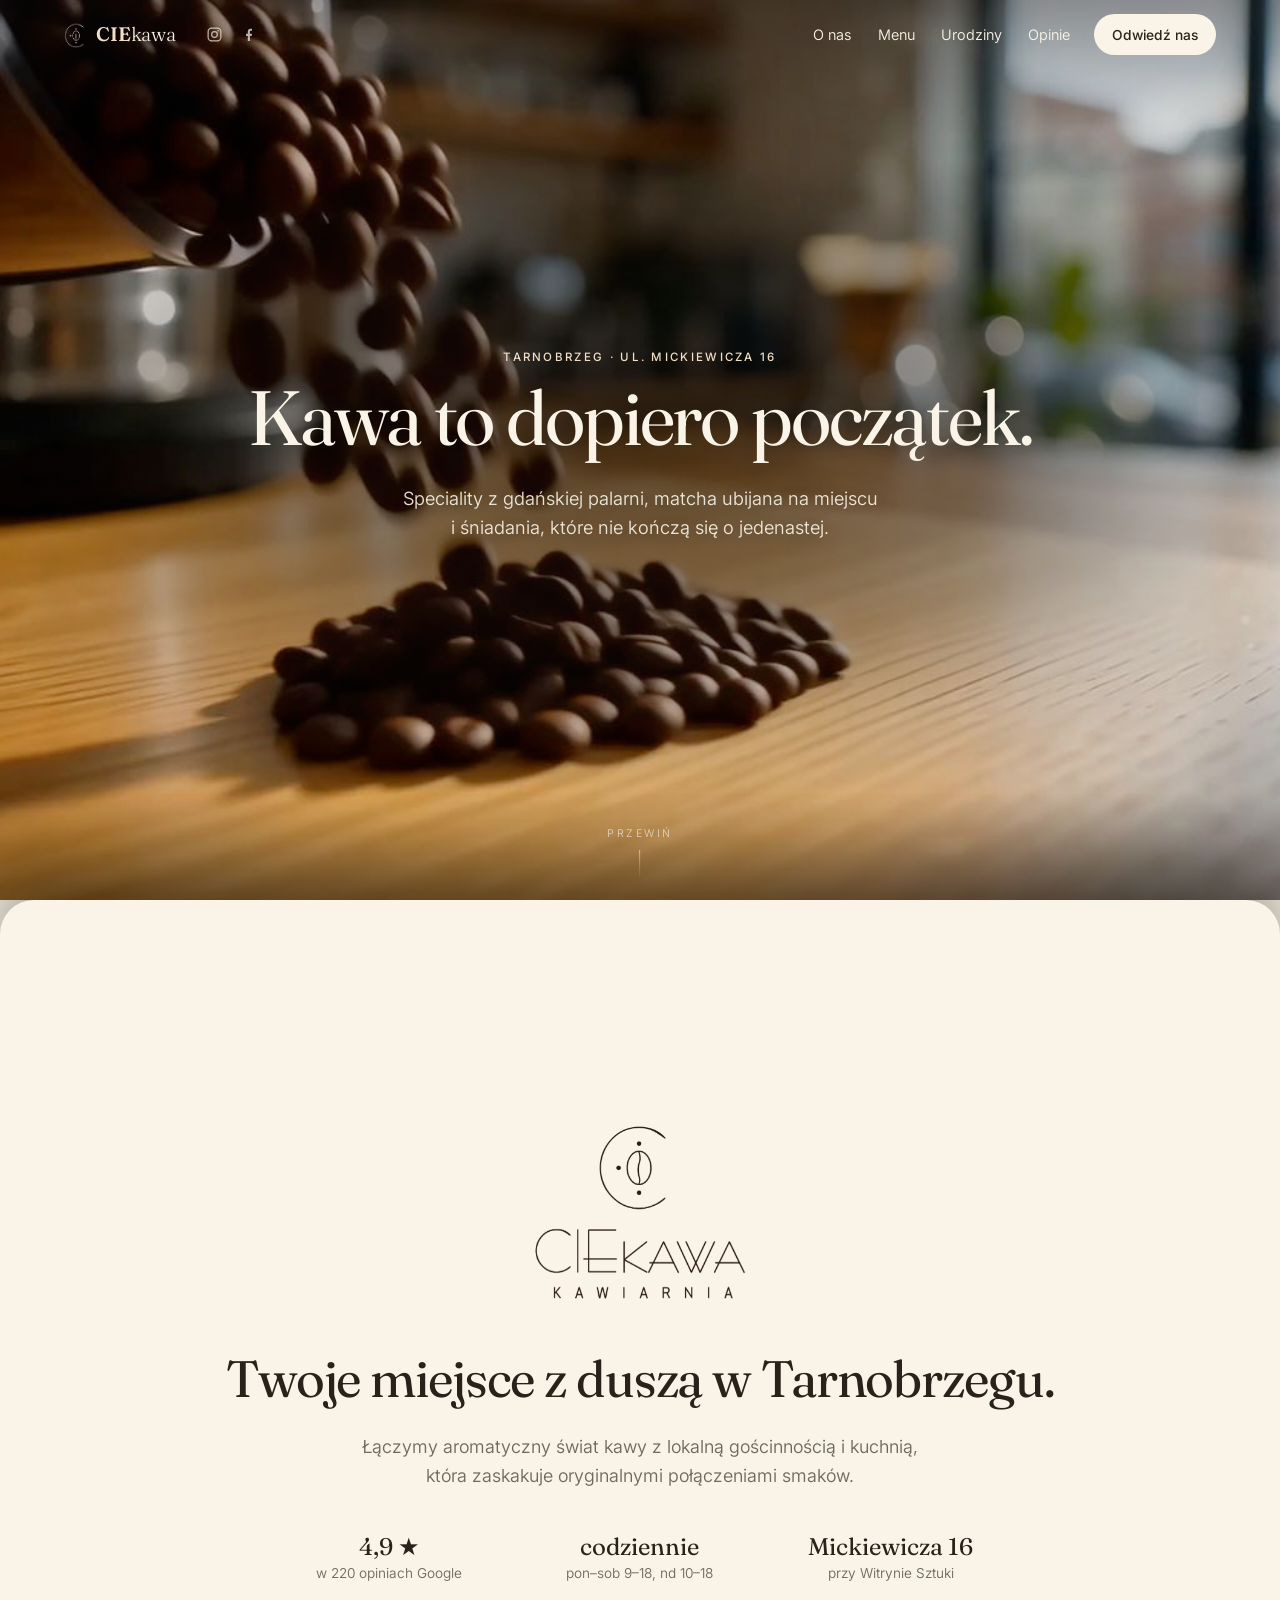
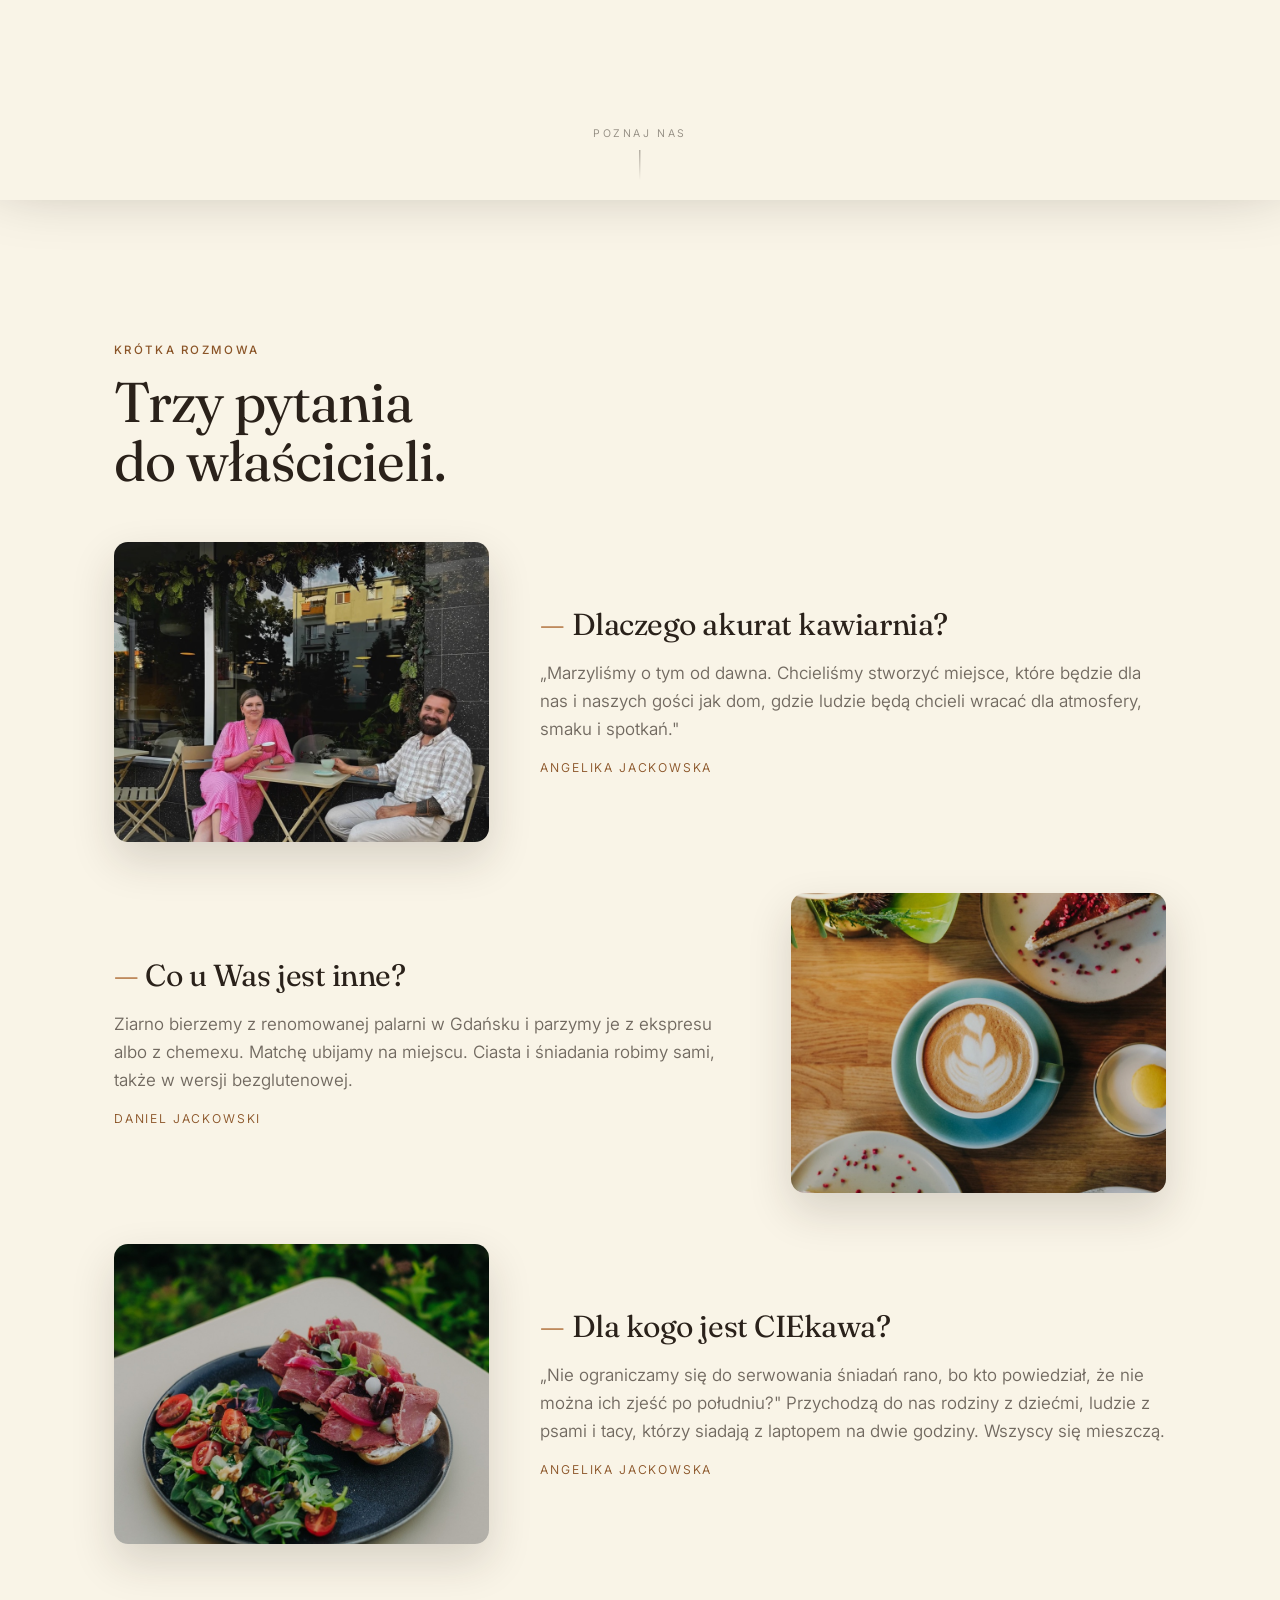
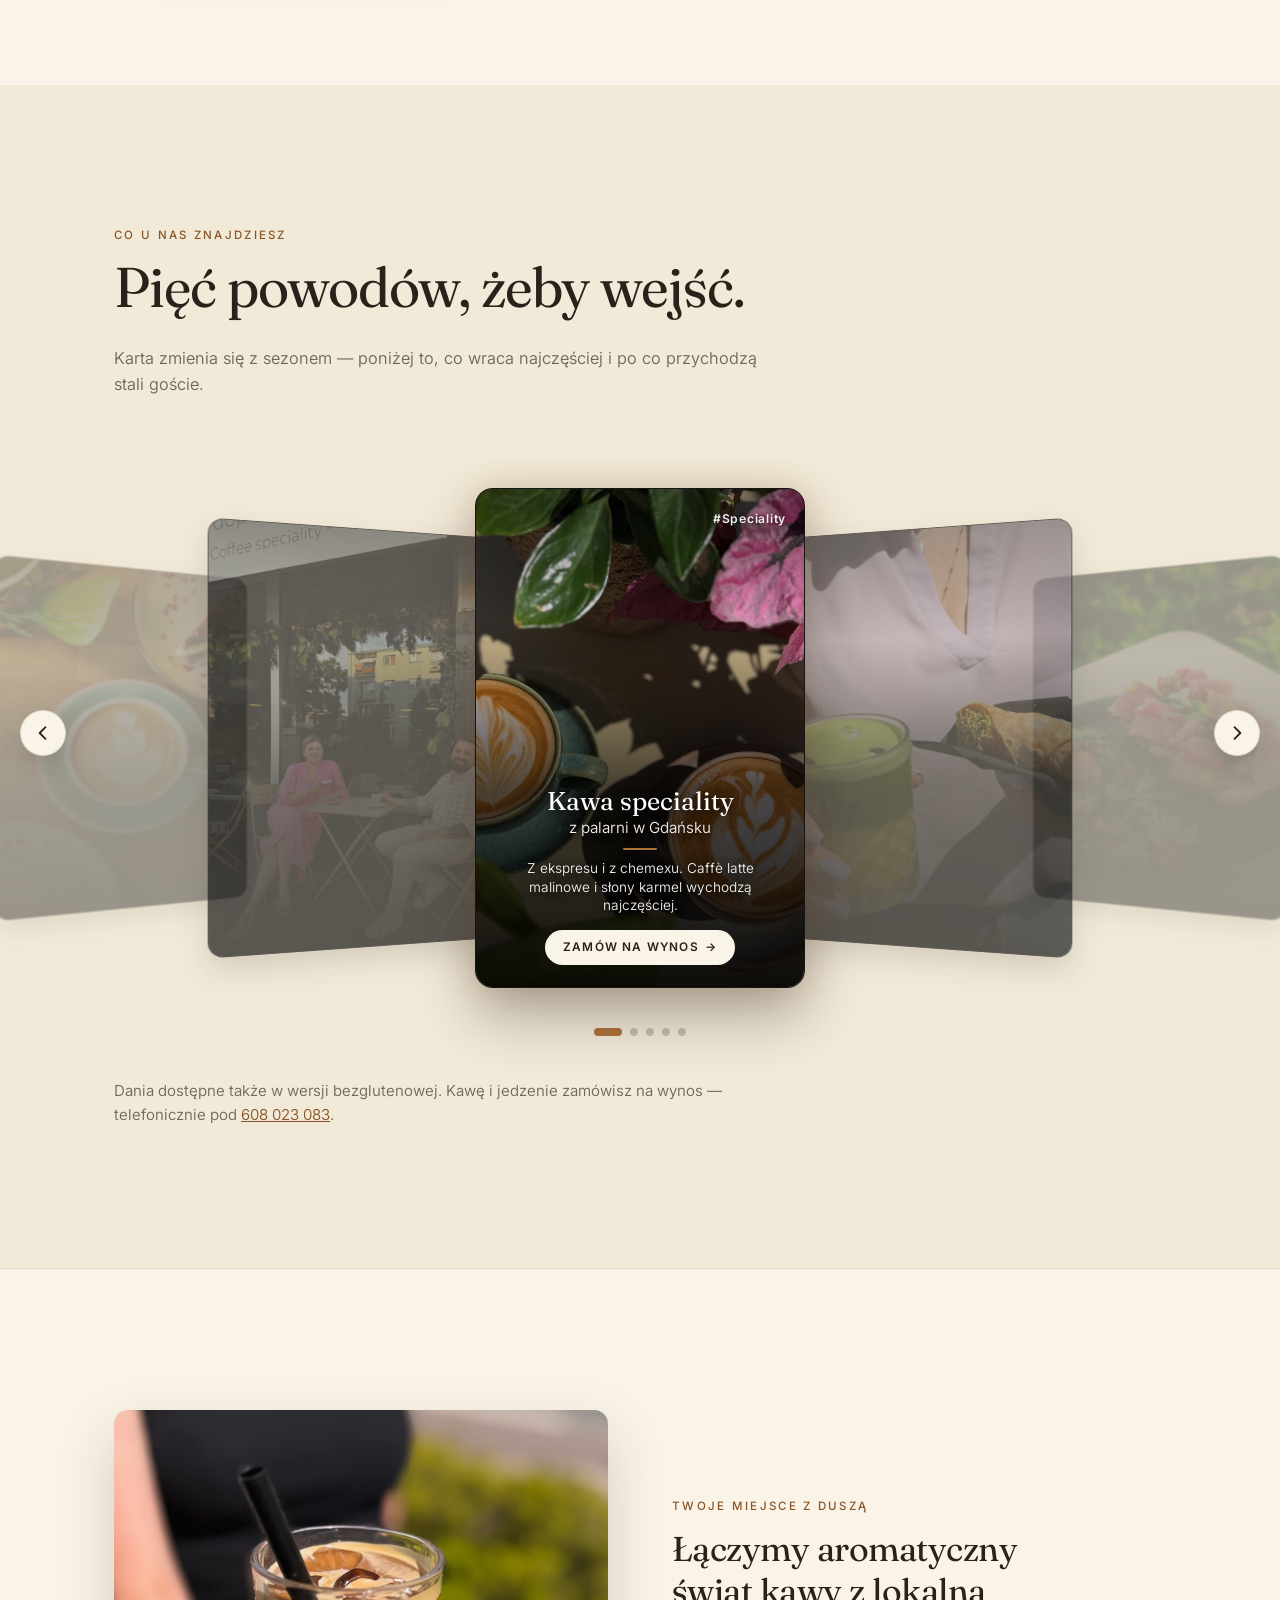
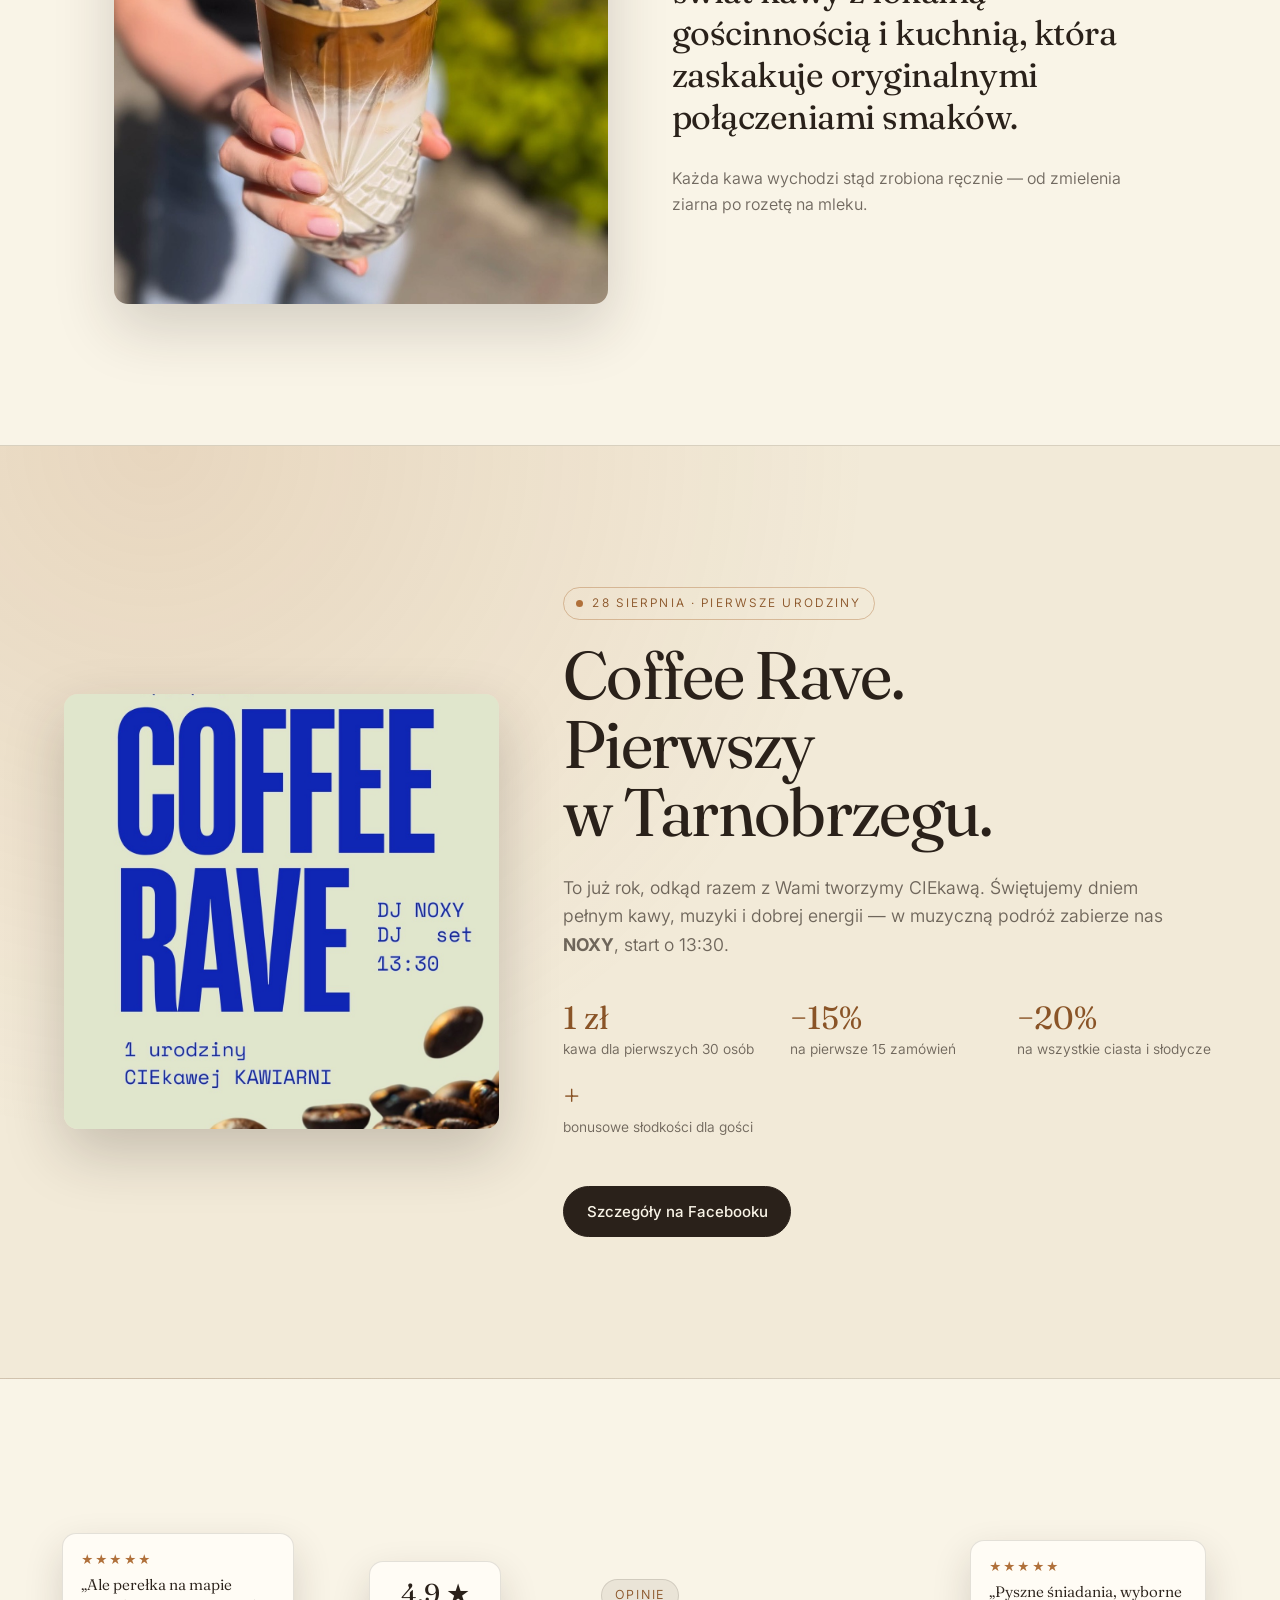
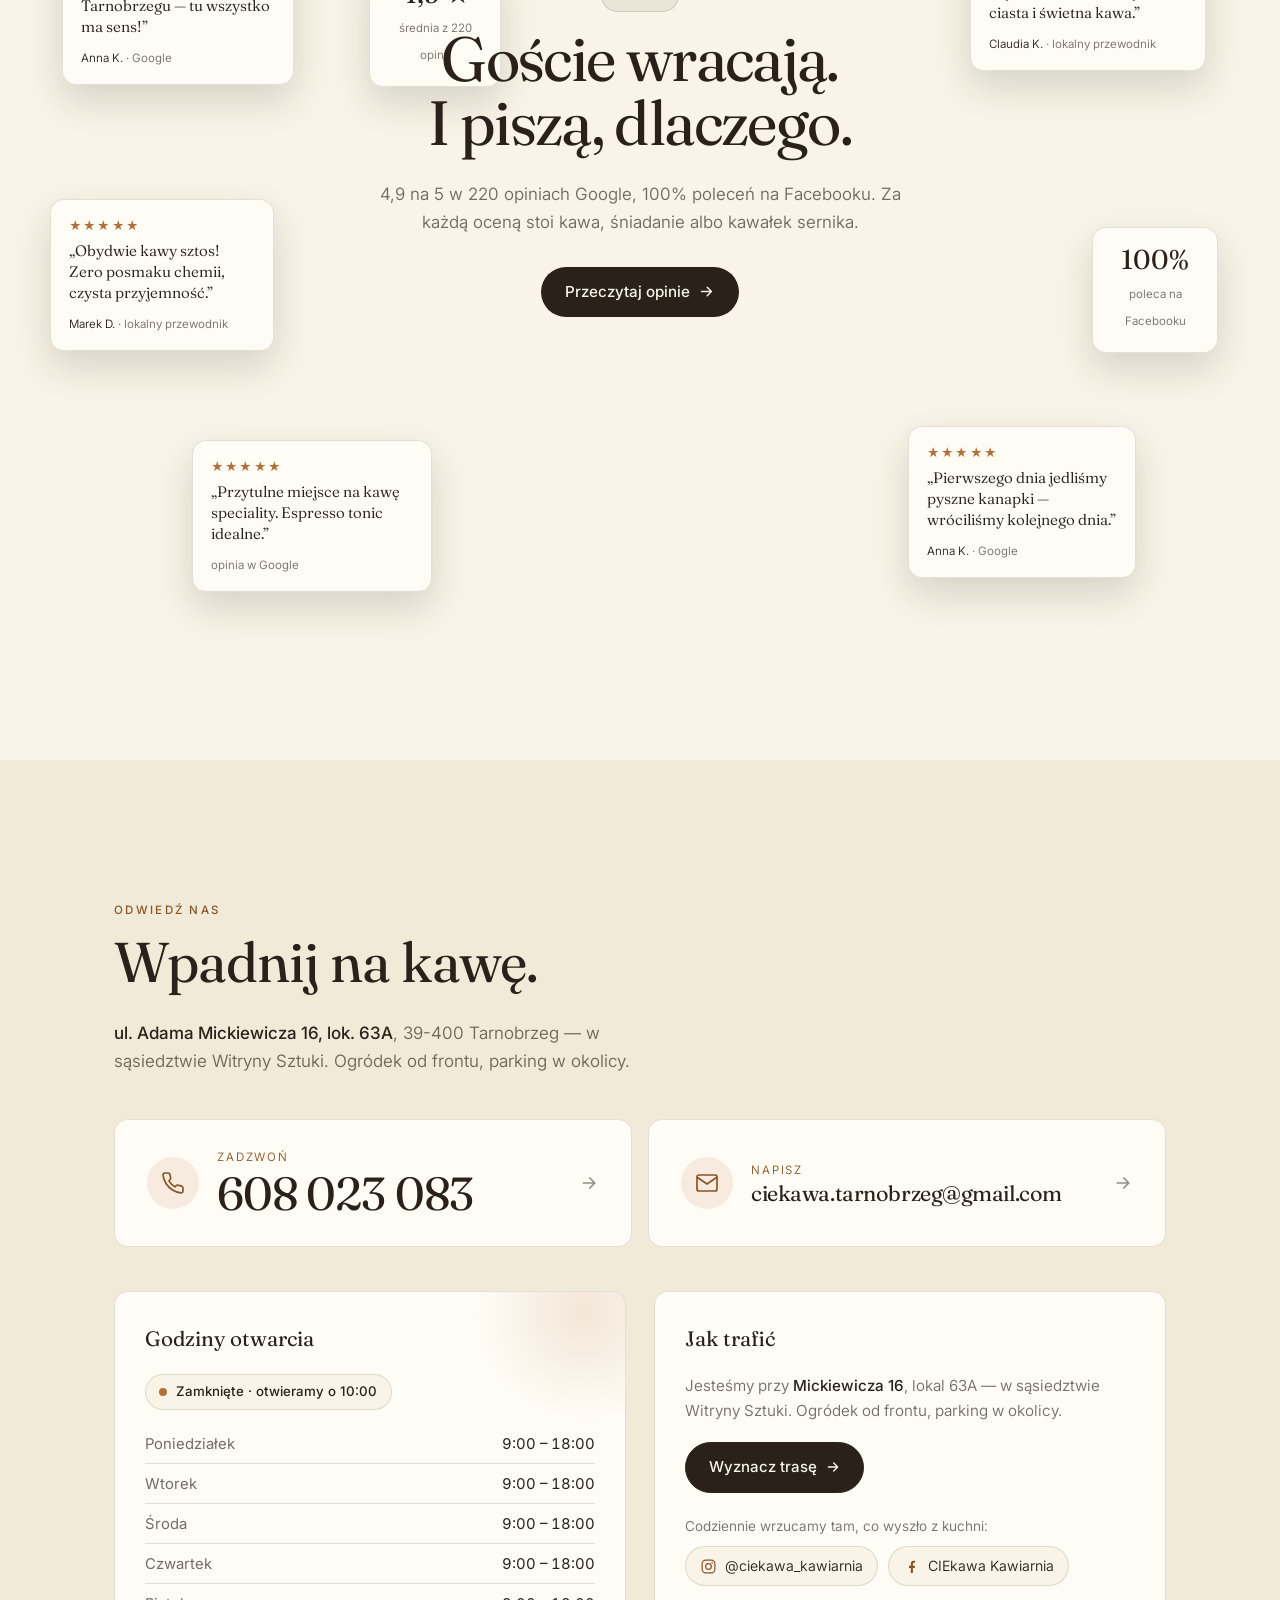
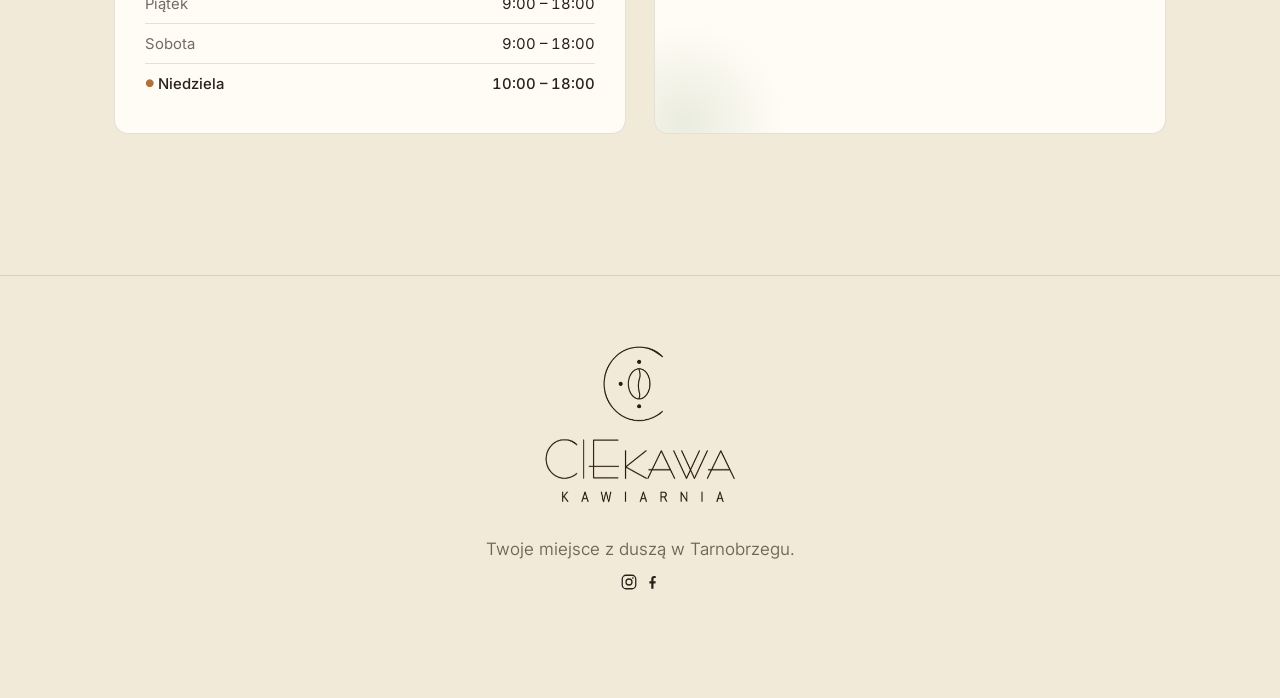
==== commit 808f2ddf: "Treść pojawia się przy przewijaniu w dół Nagłówki, karty, zdjęcia i kafelki wjeżdżają, gdy sekcja do" ====
--- a/index.html
+++ b/index.html
@@ -17,7 +17,7 @@
 <link rel="preconnect" href="https://fonts.googleapis.com">
 <link rel="preconnect" href="https://fonts.gstatic.com" crossorigin>
 <link href="https://fonts.googleapis.com/css2?family=Fraunces:ital,opsz,wght@0,9..144,300..700;1,9..144,300..600&family=Inter:wght@300..600&display=swap" rel="stylesheet">
-<link rel="stylesheet" href="assets/css/style.css?v=15">
+<link rel="stylesheet" href="assets/css/style.css?v=21">
 <script>document.documentElement.className+=" splash-on splash-lock";</script>
 
 <script type="application/ld+json">
@@ -436,6 +436,6 @@
   </div>
 </footer>
 
-<script src="assets/js/main.js?v=15"></script>
+<script src="assets/js/main.js?v=21"></script>
 </body>
 </html>
--- a/assets/css/style.css
+++ b/assets/css/style.css
@@ -309,6 +309,24 @@
 .hero2__hint i{display:block;width:1px;height:30px;background:linear-gradient(var(--ink-soft),transparent);animation:drip 2.2s ease-in-out infinite}
 
 /* ===========================================================
+   POJAWIANIE SIĘ PRZY PRZEWIJANIU
+   =========================================================== */
+/* Klasę .wjazd dokłada skrypt tuż przed obserwacją, nie ma jej w HTML.
+   Dzięki temu przy wyłączonym JS nic się nie chowa i strona wygląda
+   normalnie — animacja jest dodatkiem, nie warunkiem widoczności. */
+.wjazd{
+  opacity:0;
+  transform:translate3d(0,26px,0);
+  transition:opacity .7s ease var(--zw,0ms),
+             transform .85s cubic-bezier(.2,.9,.3,1) var(--zw,0ms);
+  will-change:opacity,transform;
+}
+.wjazd.jest{opacity:1;transform:none}
+@media (prefers-reduced-motion:reduce){
+  .wjazd{opacity:1;transform:none;transition:none}
+}
+
+/* ===========================================================
    SEKCJE
    =========================================================== */
 .section{padding:clamp(80px,11vw,150px) 0;position:relative}
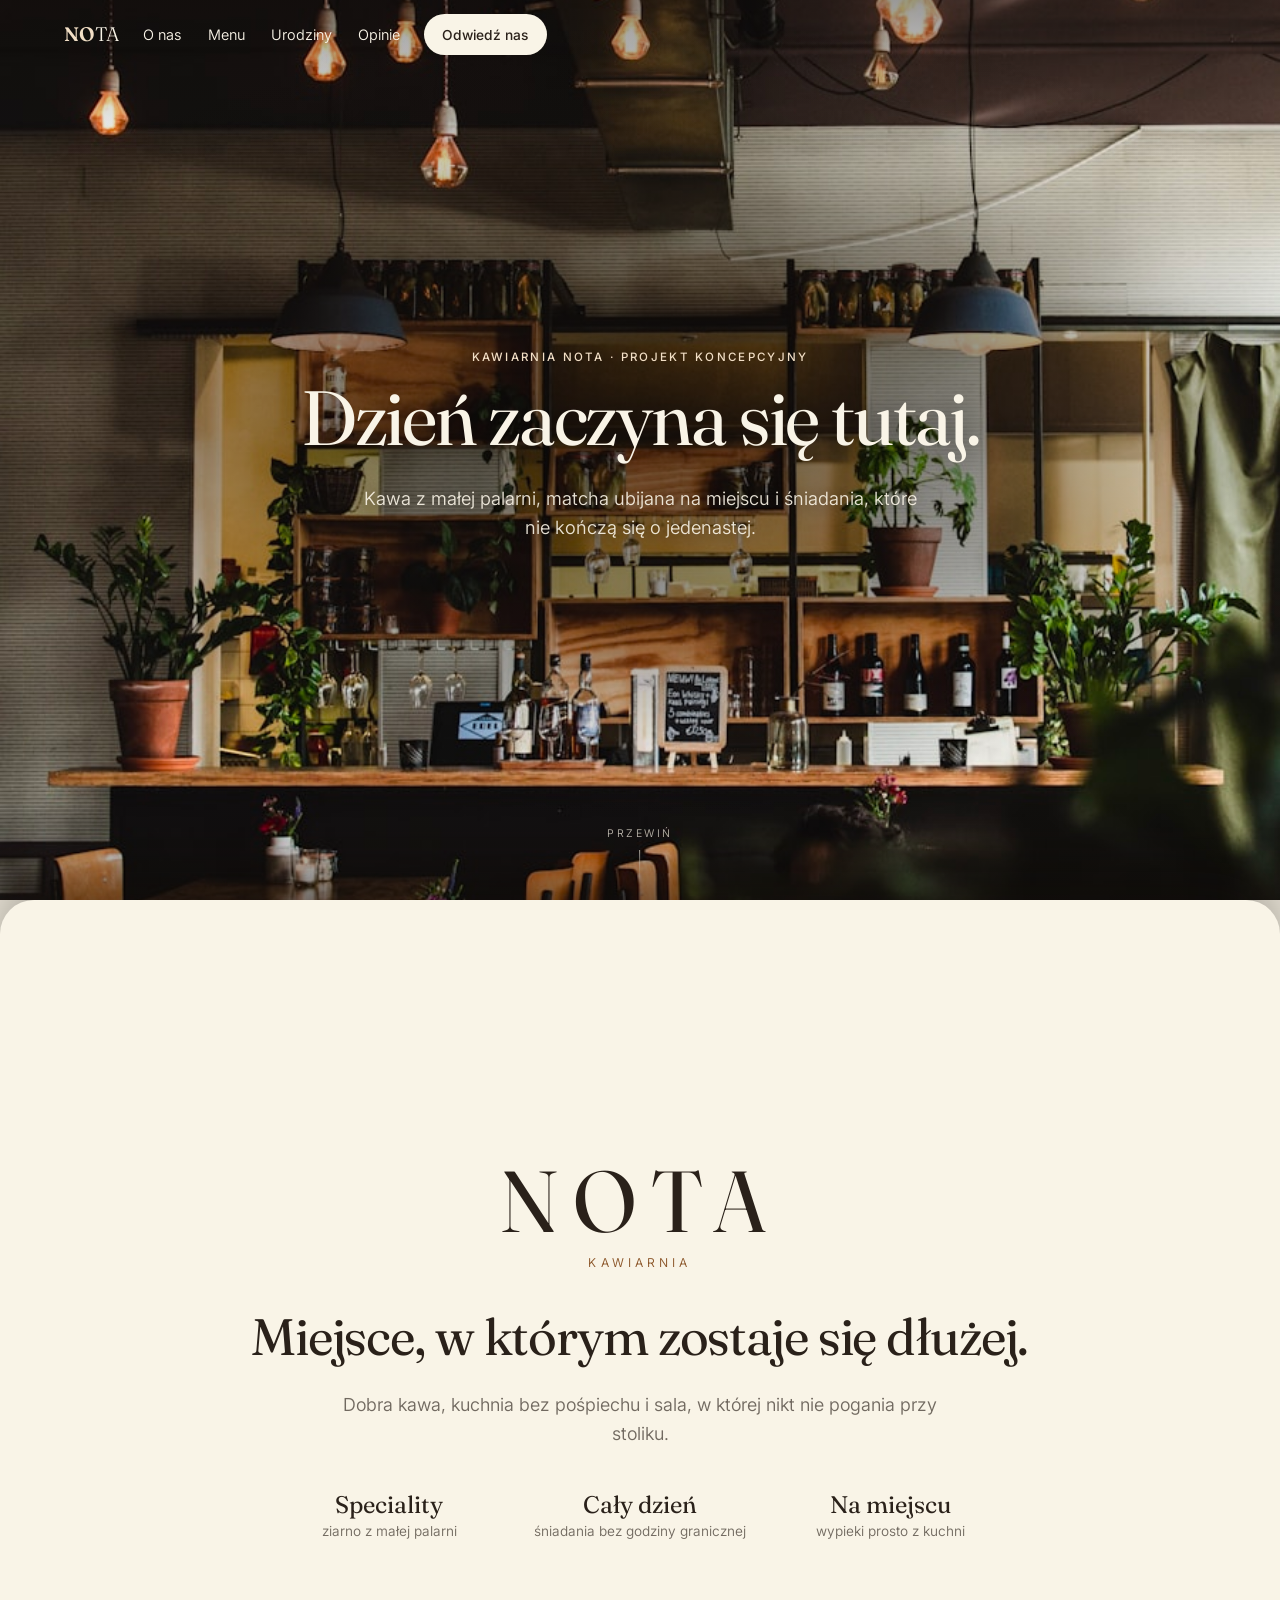
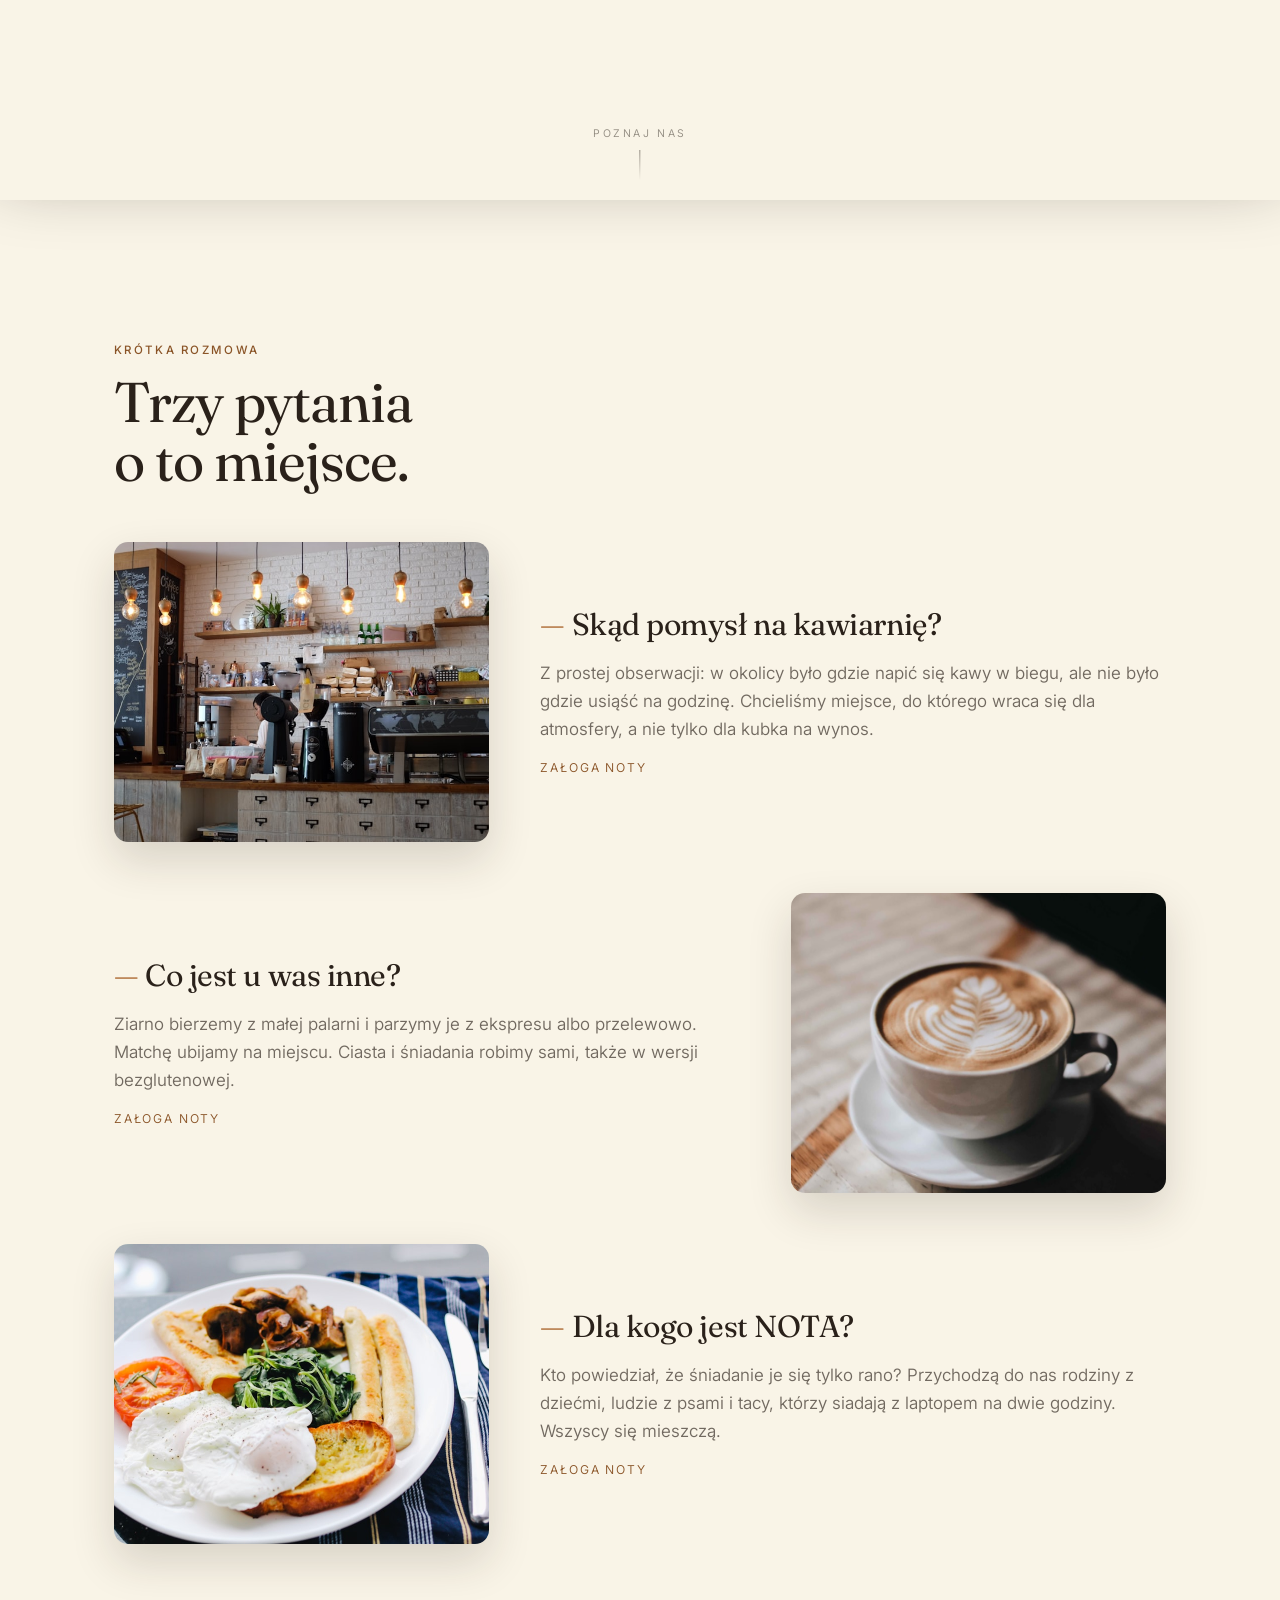
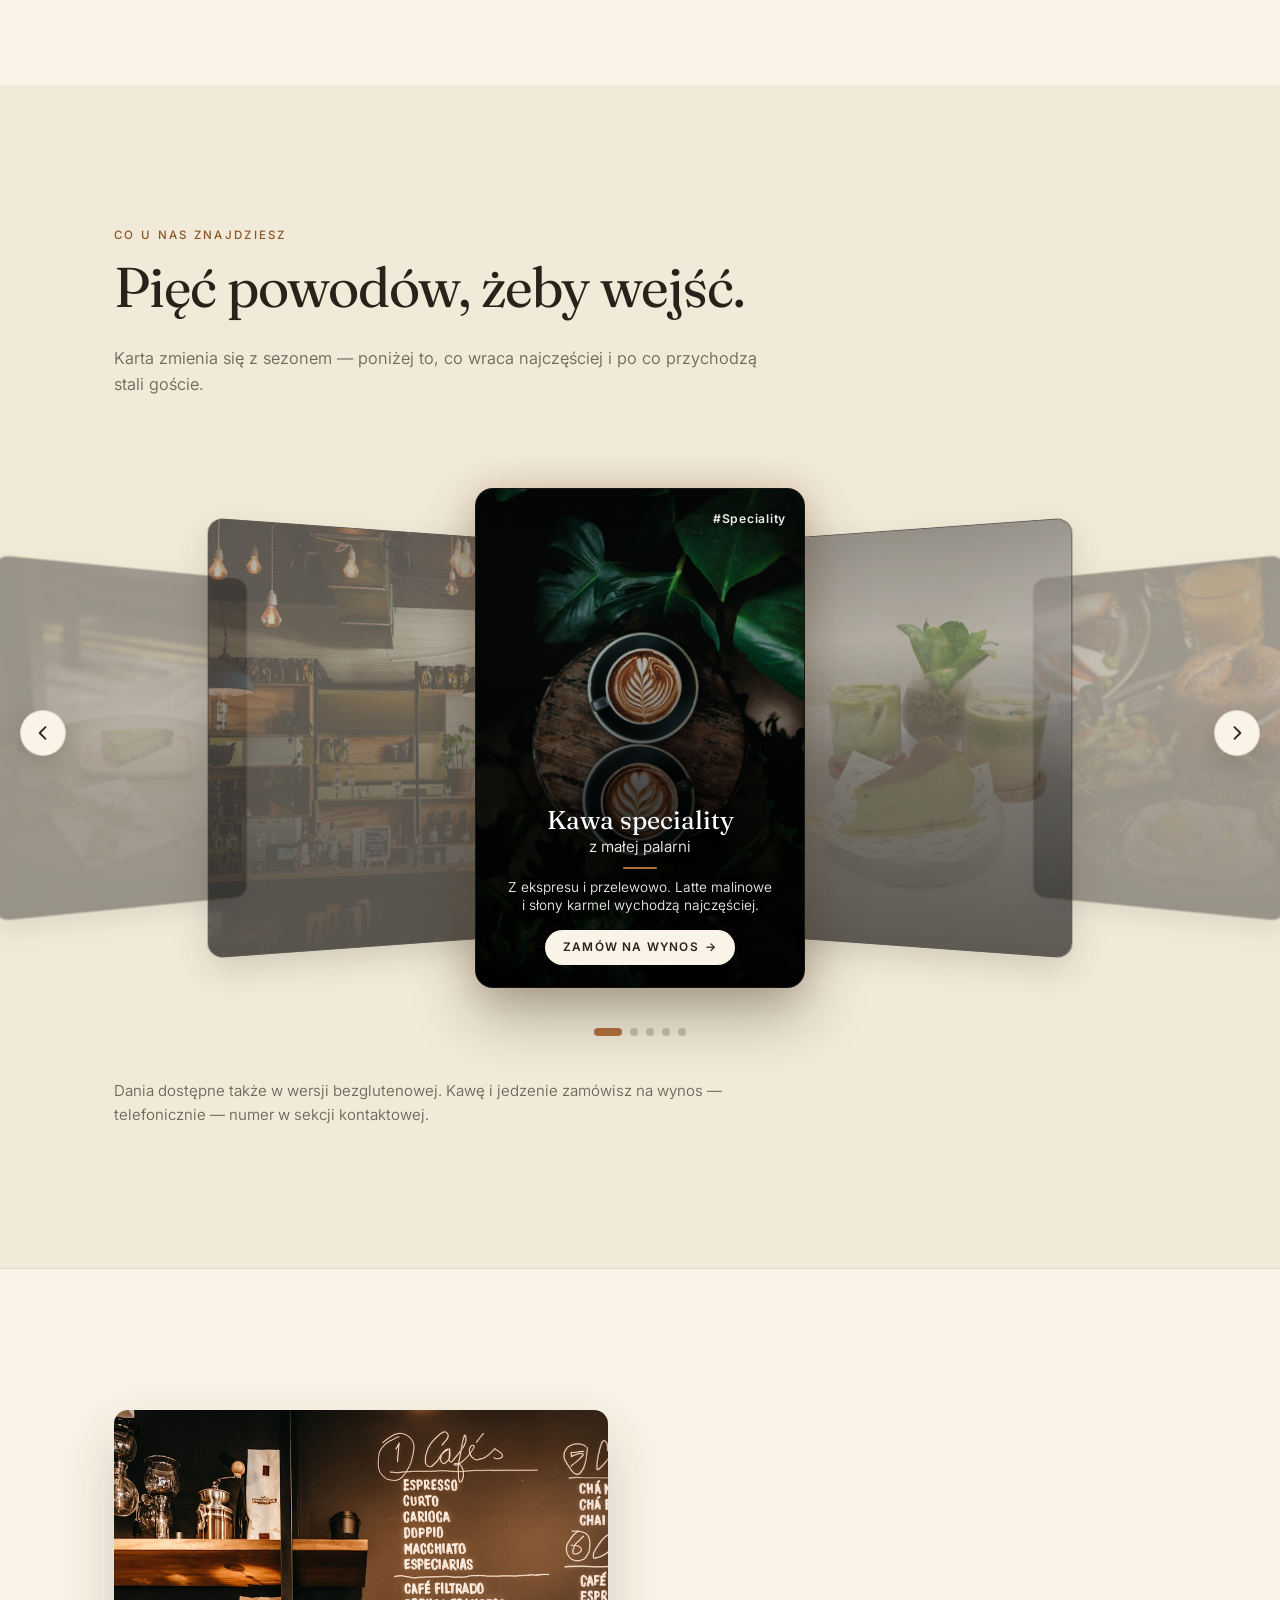
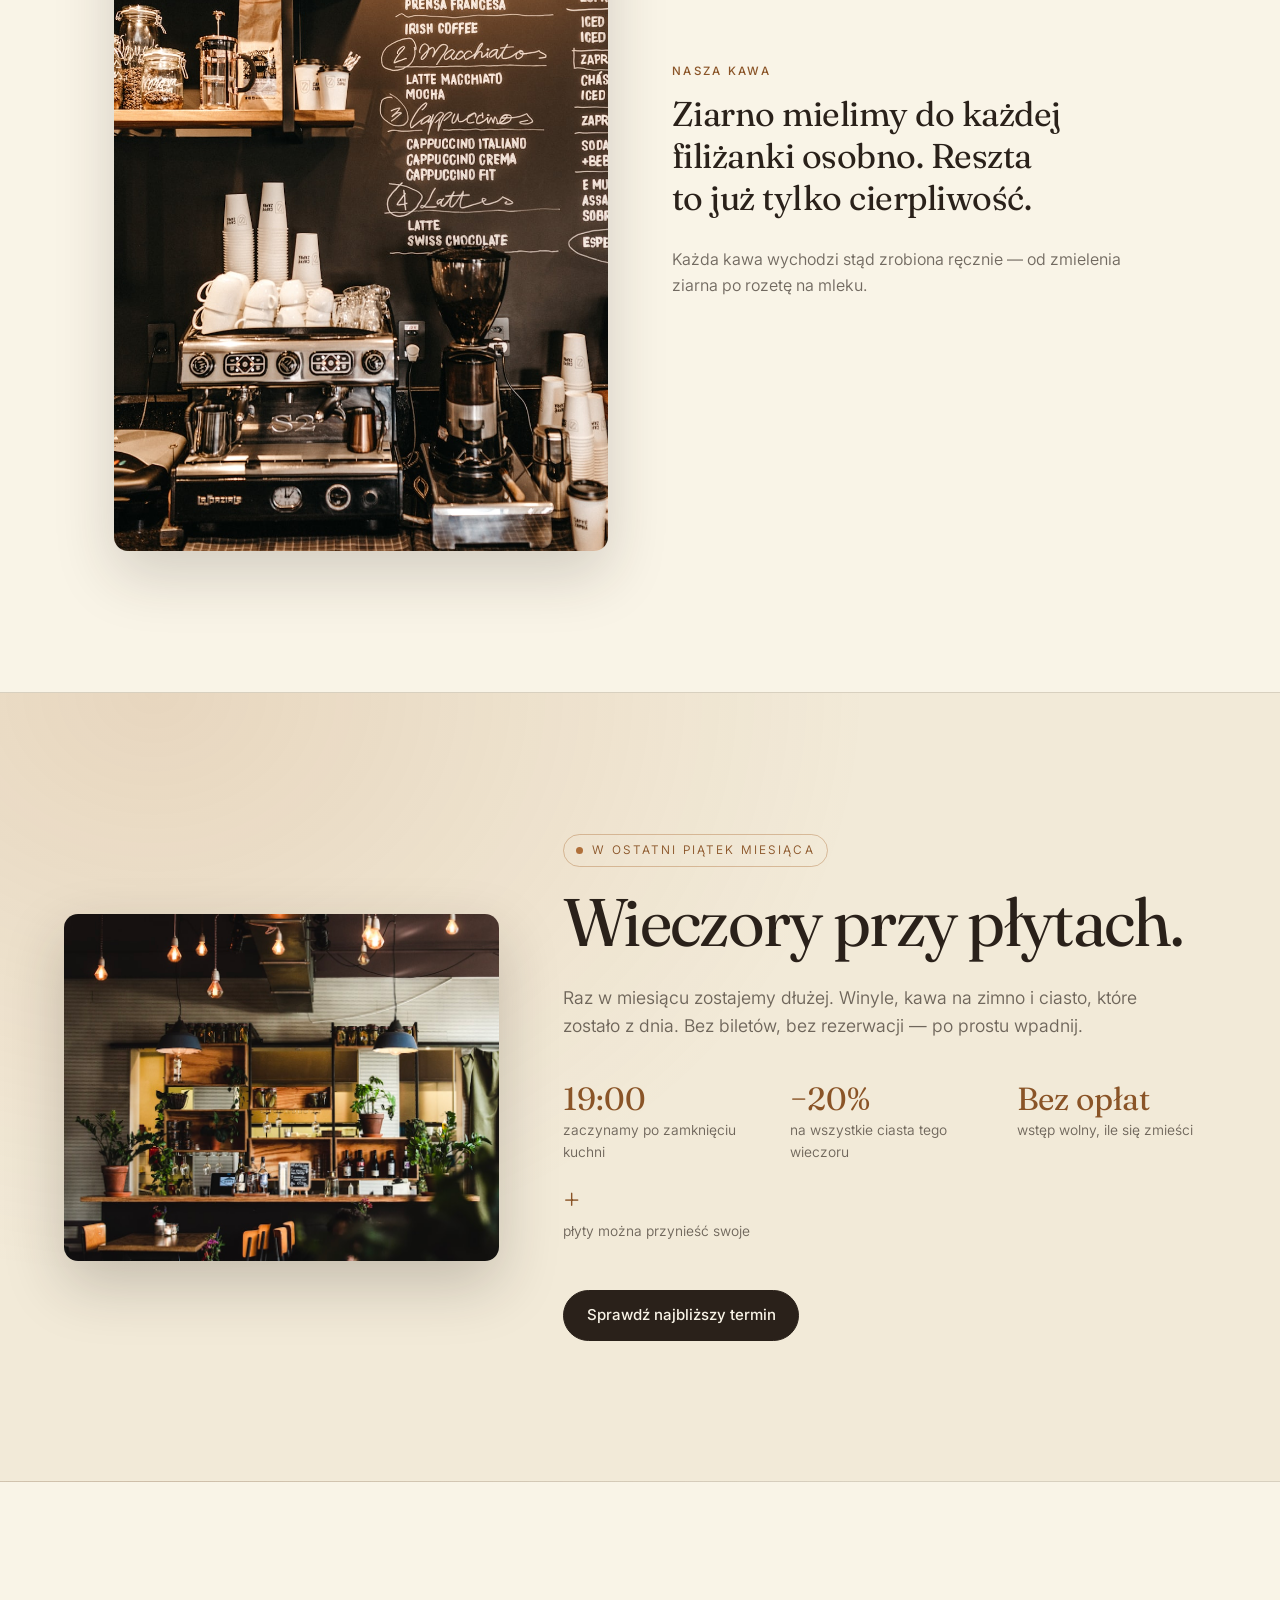
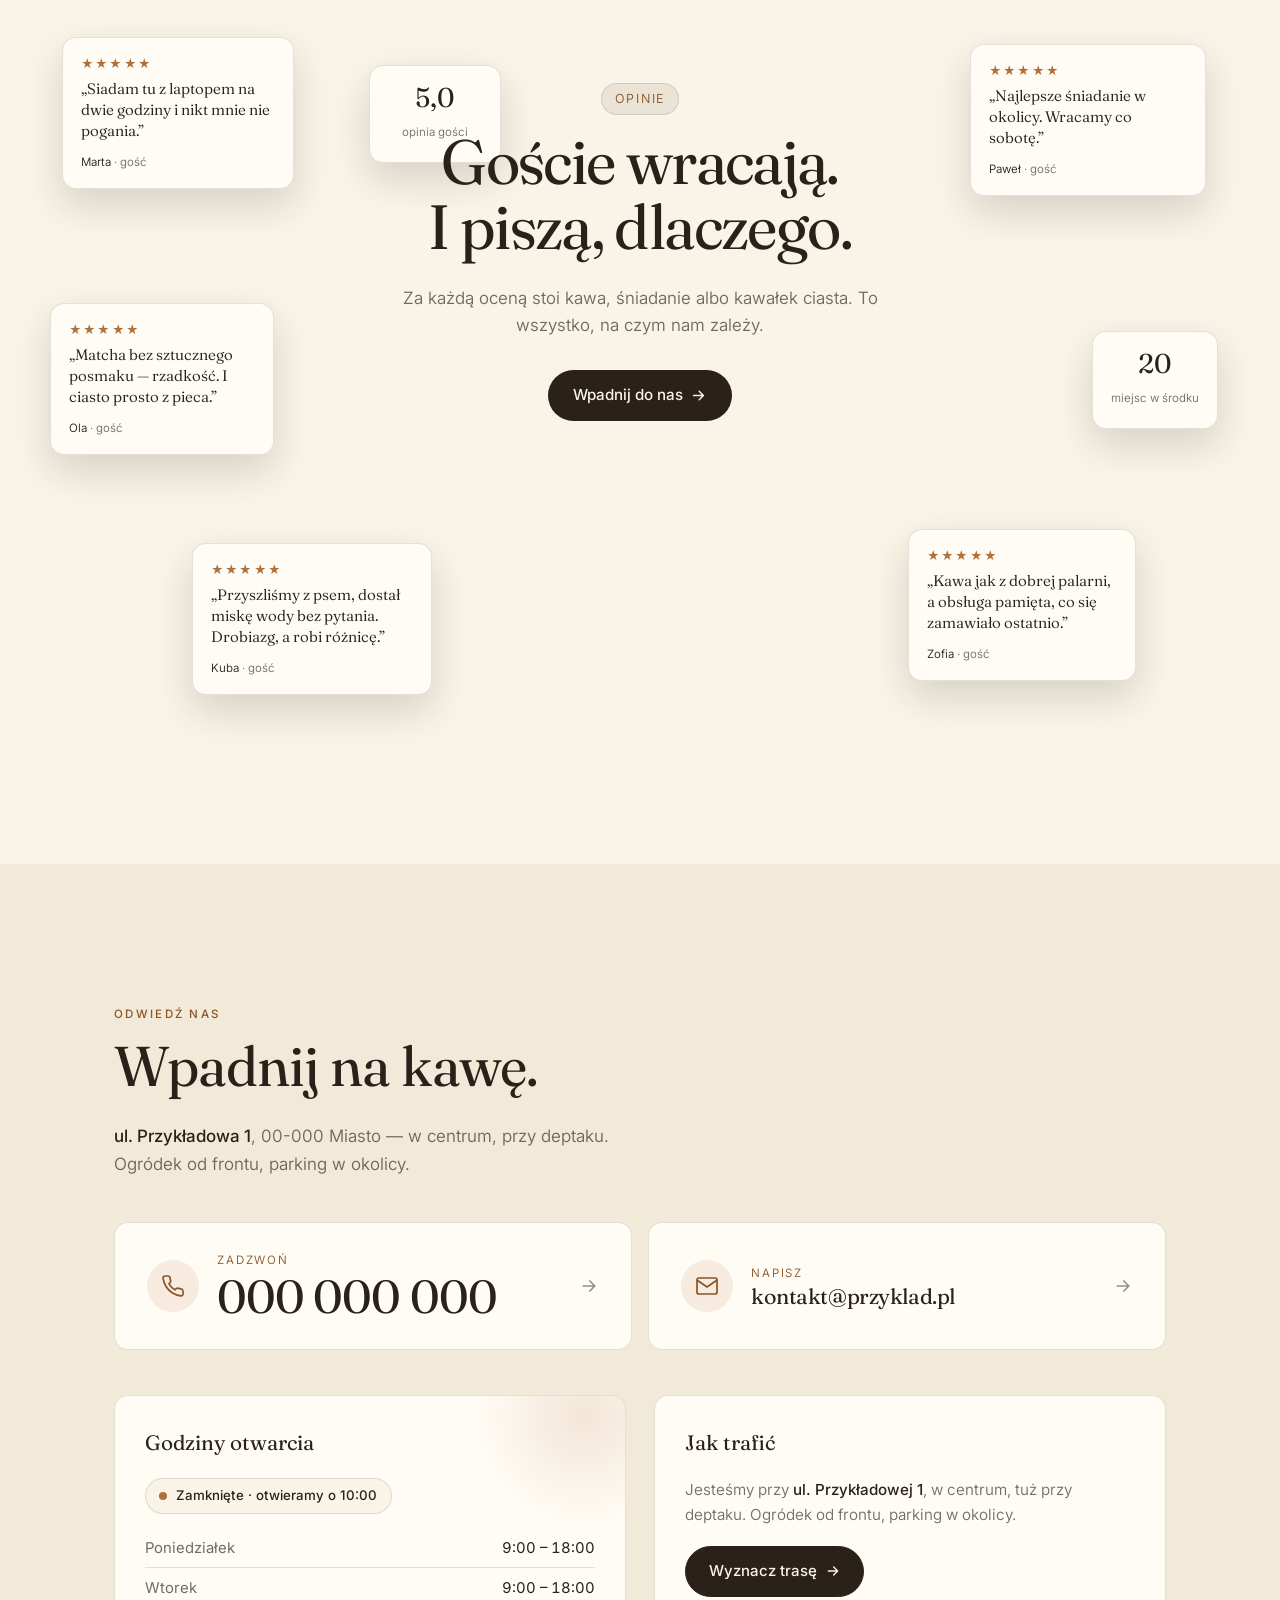
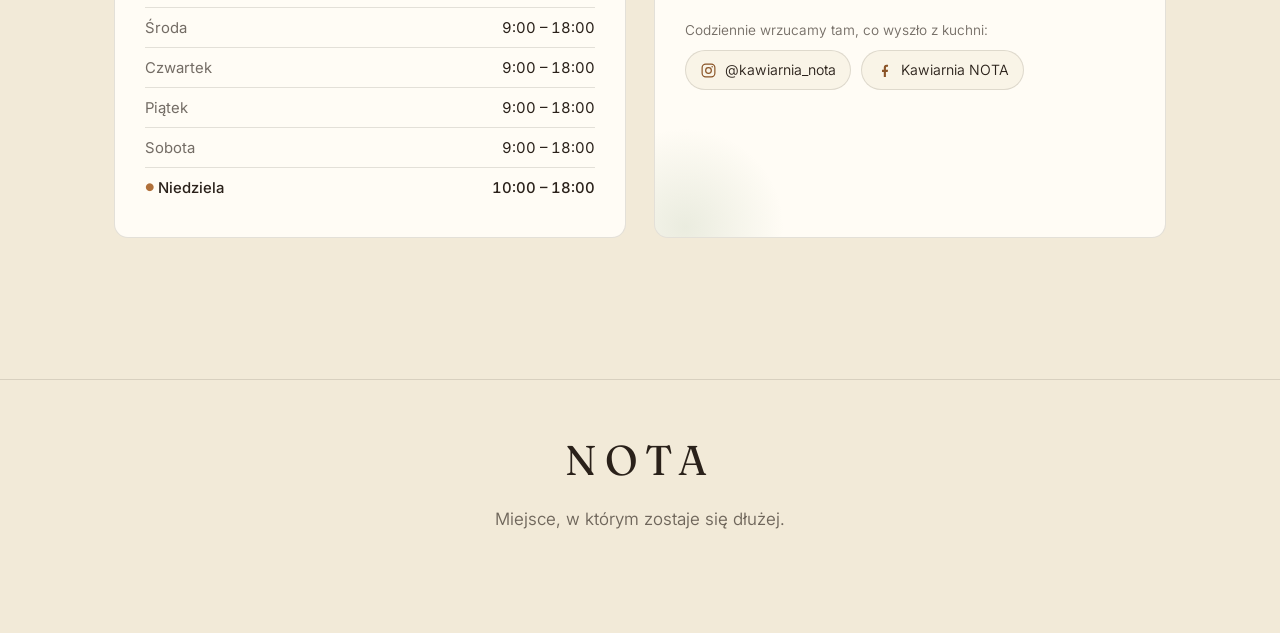
==== commit e01d049f: "Usunięcie danych kawiarni, projekt staje się demonstracją Kawiarnia nie jest zainteresowana współpra" ====
--- a/index.html
+++ b/index.html
@@ -3,54 +3,22 @@
 <head>
 <meta charset="utf-8">
 <meta name="viewport" content="width=device-width, initial-scale=1">
-<title>CIEkawa Kawiarnia — Tarnobrzeg | Kawa speciality, matcha i śniadania cały dzień</title>
-<meta name="description" content="CIEkawa Kawiarnia przy Mickiewicza 16 w Tarnobrzegu. Kawa speciality z gdańskiej palarni, matcha, autorskie wypieki i śniadania serwowane przez cały dzień. 4,9★ w 220 opiniach Google.">
+<title>Kawiarnia NOTA — projekt koncepcyjny strony dla kawiarni</title>
+<meta name="description" content="Koncepcyjny projekt strony dla kawiarni: wideo w tle sterowane odtwarzaniem, animowane sekcje, karuzela 3D i opinie krążące wokół treści.">
 <meta name="theme-color" content="#F9F4E7">
-<link rel="canonical" href="https://ciekawa-kawiarnia.pl/">
-
-<meta property="og:type" content="restaurant.restaurant">
+
+
+<meta property="og:type" content="website">
 <meta property="og:locale" content="pl_PL">
-<meta property="og:title" content="CIEkawa Kawiarnia — Tarnobrzeg">
-<meta property="og:description" content="Kawa to dopiero początek. Speciality, matcha, wypieki i śniadania cały dzień — ul. Mickiewicza 16, Tarnobrzeg.">
-<meta property="og:image" content="assets/img/wlasciciele.jpg">
+<meta property="og:title" content="Kawiarnia NOTA — projekt koncepcyjny">
+<meta property="og:description" content="Demonstracja strony dla lokalu gastronomicznego. Marka i dane są fikcyjne.">
+<meta property="og:image" content="assets/img/poster.jpg">
 
 <link rel="preconnect" href="https://fonts.googleapis.com">
 <link rel="preconnect" href="https://fonts.gstatic.com" crossorigin>
 <link href="https://fonts.googleapis.com/css2?family=Fraunces:ital,opsz,wght@0,9..144,300..700;1,9..144,300..600&family=Inter:wght@300..600&display=swap" rel="stylesheet">
-<link rel="stylesheet" href="assets/css/style.css?v=21">
+<link rel="stylesheet" href="assets/css/style.css?v=23">
 <script>document.documentElement.className+=" splash-on splash-lock";</script>
-
-<script type="application/ld+json">
-{
-  "@context": "https://schema.org",
-  "@type": "CafeOrCoffeeShop",
-  "name": "CIEkawa Kawiarnia",
-  "image": "assets/img/wlasciciele.jpg",
-  "description": "Twoje miejsce z duszą w Tarnobrzegu — kawa speciality, matcha, autorskie wypieki i śniadania serwowane przez cały dzień.",
-  "servesCuisine": ["Kawiarnia", "Śniadania", "Wypieki"],
-  "priceRange": "20–40 zł",
-  "telephone": "+48608023083",
-  "email": "ciekawa.tarnobrzeg@gmail.com",
-  "url": "https://ciekawa-kawiarnia.pl/",
-  "address": {
-    "@type": "PostalAddress",
-    "streetAddress": "ul. Adama Mickiewicza 16/63A",
-    "addressLocality": "Tarnobrzeg",
-    "postalCode": "39-400",
-    "addressCountry": "PL"
-  },
-  "geo": { "@type": "GeoCoordinates", "latitude": 50.5705876, "longitude": 21.6706132 },
-  "aggregateRating": { "@type": "AggregateRating", "ratingValue": "4.9", "reviewCount": "220" },
-  "sameAs": [
-    "https://www.facebook.com/CIEkawaKawiarnia/",
-    "https://www.instagram.com/ciekawa_kawiarnia/"
-  ],
-  "openingHoursSpecification": [
-    { "@type": "OpeningHoursSpecification", "dayOfWeek": ["Monday","Tuesday","Wednesday","Thursday","Friday","Saturday"], "opens": "09:00", "closes": "18:00" },
-    { "@type": "OpeningHoursSpecification", "dayOfWeek": "Sunday", "opens": "10:00", "closes": "18:00" }
-  ]
-}
-</script>
 </head>
 <body>
 
@@ -62,9 +30,9 @@
   <i class="splash__panel splash__panel--top"></i>
   <i class="splash__panel splash__panel--bot"></i>
   <div class="splash__mark" id="splash-mark">
-    <img class="splash__ghost" src="assets/img/logo.png" alt="CIEkawa Kawiarnia" width="760" height="661">
+    <span class="splash__ghost">NOTA</span>
     <span class="splash__fillwrap" id="splash-fill">
-      <img class="splash__fill" src="assets/img/logo.png" alt="" aria-hidden="true" width="760" height="661">
+      <span class="splash__fill" aria-hidden="true">NOTA</span>
     </span>
   </div>
   <span class="splash__label">parzymy stronę…</span>
@@ -72,15 +40,9 @@
 
 <header class="nav" id="nav">
   <a class="nav__brand" href="#top">
-    <img class="nav__logo" src="assets/img/logo-znak.png" alt="" width="220" height="246">
-    <span><span class="nav__mark">CIE</span><span class="nav__word">kawa</span></span>
+    <span><span class="nav__mark">NO</span><span class="nav__word">TA</span></span>
   </a>
-  <div class="nav__spolecz">
-    <a href="https://www.instagram.com/ciekawa_kawiarnia/" target="_blank" rel="noopener"
-       aria-label="CIEkawa Kawiarnia na Instagramie"><svg viewBox="0 0 24 24" width="17" height="17" fill="none" stroke="currentColor" stroke-width="1.7" aria-hidden="true"><rect x="3" y="3" width="18" height="18" rx="5"/><circle cx="12" cy="12" r="4"/><circle cx="17.2" cy="6.8" r="1.1" fill="currentColor" stroke="none"/></svg></a>
-    <a href="https://www.facebook.com/CIEkawaKawiarnia/" target="_blank" rel="noopener"
-       aria-label="CIEkawa Kawiarnia na Facebooku"><svg viewBox="0 0 24 24" width="17" height="17" fill="currentColor" aria-hidden="true"><path d="M14 8.5V11h3l-.5 3H14v7h-3v-7H8.5v-3H11V8c0-2.5 1.5-4 3.8-4 1.1 0 2.2.2 2.2.2v2.5h-1.2c-1.2 0-1.8.6-1.8 1.8z"/></svg></a>
-  </div>
+
   <nav class="nav__links" aria-label="Główna">
     <a href="#o-nas">O nas</a>
     <a href="#menu">Menu</a>
@@ -99,16 +61,16 @@
   <video class="hero__video" id="hero-video"
          autoplay muted loop playsinline preload="auto"
          poster="assets/img/poster.jpg"
-         aria-label="Ziarna kawy, przelew z chemexu, ubijana matcha i latte z sernikiem baskijskim"></video>
+         aria-label="Ziarna kawy, przelew z chemexu, ubijana matcha i latte z ciastem"></video>
   <div class="hero__scrim"></div>
   <!-- Przyciemnienie na szwie pętli: wideo zaczyna się ziarnami, a kończy
        sernikiem, więc bez tego zapętlenie widać jako twarde cięcie. -->
   <div class="hero__dip" id="hero-dip"></div>
 
   <div class="wrap hero__inner" id="hero-inner">
-    <p class="eyebrow">Tarnobrzeg · ul. Mickiewicza 16</p>
-    <h1 class="hero__title">Kawa to dopiero&nbsp;początek.</h1>
-    <p class="hero__sub">Speciality z gdańskiej palarni, matcha ubijana na miejscu i&nbsp;śniadania, które nie kończą się o&nbsp;jedenastej.</p>
+    <p class="eyebrow">Kawiarnia NOTA · projekt koncepcyjny</p>
+    <h1 class="hero__title">Dzień zaczyna się&nbsp;tutaj.</h1>
+    <p class="hero__sub">Kawa z małej palarni, matcha ubijana na miejscu i&nbsp;śniadania, które nie kończą się o&nbsp;jedenastej.</p>
   </div>
 
   <div class="hero__hint" aria-hidden="true"><span>przewiń</span><i></i></div>
@@ -119,13 +81,14 @@
      własnym kremowym tle, bez żadnego przefarbowywania. -->
 <section class="hero2" id="marka">
   <div class="wrap hero2__inner">
-    <img class="hero2__logo" src="assets/img/logo.png" alt="CIEkawa Kawiarnia" width="760" height="661">
-    <p class="hero2__claim">Twoje miejsce z duszą w&nbsp;Tarnobrzegu.</p>
-    <p class="hero2__sub">Łączymy aromatyczny świat kawy z lokalną gościnnością i&nbsp;kuchnią, która zaskakuje oryginalnymi połączeniami smaków.</p>
+    <p class="hero2__znak">NOTA</p>
+    <p class="hero2__znak-pod">Kawiarnia</p>
+    <p class="hero2__claim">Miejsce, w którym zostaje się&nbsp;dłużej.</p>
+    <p class="hero2__sub">Dobra kawa, kuchnia bez pośpiechu i&nbsp;sala, w której nikt nie pogania przy stoliku.</p>
     <ul class="hero2__facts">
-      <li><b>4,9 ★</b><span>w 220 opiniach Google</span></li>
-      <li><b>codziennie</b><span>pon–sob 9–18, nd 10–18</span></li>
-      <li><b>Mickiewicza 16</b><span>przy Witrynie Sztuki</span></li>
+      <li><b>Speciality</b><span>ziarno z małej palarni</span></li>
+      <li><b>Cały dzień</b><span>śniadania bez godziny granicznej</span></li>
+      <li><b>Na miejscu</b><span>wypieki prosto z kuchni</span></li>
     </ul>
   </div>
   <a class="hero2__hint" href="#o-nas"><span>poznaj nas</span><i></i></a>
@@ -135,42 +98,42 @@
 <section class="section section--cream" id="o-nas">
   <div class="wrap">
     <p class="eyebrow">Krótka rozmowa</p>
-    <h2 class="h2 rozmowa__naglowek">Trzy pytania do&nbsp;właścicieli.</h2>
+    <h2 class="h2 rozmowa__naglowek">Trzy pytania o&nbsp;to miejsce.</h2>
 
     <div class="rozmowa">
       <article class="rozmowa__poz">
         <figure class="rozmowa__foto">
-          <img src="assets/img/wlasciciele.jpg" alt="Angelika i Daniel Jackowscy przy stoliku w ogródku kawiarni"
-               width="897" height="1200" loading="lazy" decoding="async">
+          <img src="assets/img/bar.jpg" alt="Bar z ekspresem kolbowym i półkami na filiżanki"
+               width="900" height="600" loading="lazy" decoding="async">
         </figure>
         <div>
-          <h3 class="rozmowa__pyt">Dlaczego akurat kawiarnia?</h3>
-          <p class="rozmowa__odp">„Marzyliśmy o tym od dawna. Chcieliśmy stworzyć miejsce, które będzie dla nas i naszych gości jak dom, gdzie ludzie będą chcieli wracać dla atmosfery, smaku i spotkań."</p>
-          <p class="rozmowa__kto">Angelika Jackowska</p>
+          <h3 class="rozmowa__pyt">Skąd pomysł na kawiarnię?</h3>
+          <p class="rozmowa__odp">Z prostej obserwacji: w okolicy było gdzie napić się kawy w biegu, ale nie było gdzie usiąść na godzinę. Chcieliśmy miejsce, do którego wraca się dla atmosfery, a nie tylko dla kubka na wynos.</p>
+          <p class="rozmowa__kto">Załoga NOTY</p>
         </div>
       </article>
 
       <article class="rozmowa__poz">
         <figure class="rozmowa__foto">
-          <img src="assets/img/fb-wypieki.jpg" alt="Latte z rozetą na drewnianym stole obok ciast z malinami"
-               width="900" height="900" loading="lazy" decoding="async">
+          <img src="assets/img/latte.jpg" alt="Filiżanka latte z rozetą na drewnianym blacie"
+               width="900" height="600" loading="lazy" decoding="async">
         </figure>
         <div>
-          <h3 class="rozmowa__pyt">Co u Was jest inne?</h3>
-          <p class="rozmowa__odp">Ziarno bierzemy z renomowanej palarni w Gdańsku i parzymy je z ekspresu albo z chemexu. Matchę ubijamy na miejscu. Ciasta i śniadania robimy sami, także w wersji bezglutenowej.</p>
-          <p class="rozmowa__kto">Daniel Jackowski</p>
+          <h3 class="rozmowa__pyt">Co jest u was inne?</h3>
+          <p class="rozmowa__odp">Ziarno bierzemy z małej palarni i parzymy je z ekspresu albo przelewowo. Matchę ubijamy na miejscu. Ciasta i śniadania robimy sami, także w wersji bezglutenowej.</p>
+          <p class="rozmowa__kto">Załoga NOTY</p>
         </div>
       </article>
 
       <article class="rozmowa__poz">
         <figure class="rozmowa__foto">
-          <img src="assets/img/fb-sniadania.jpg" alt="Kanapka na chlebie zakwasowym z wołowiną i sałatka w ogródku"
-               width="900" height="900" loading="lazy" decoding="async">
+          <img src="assets/img/brunch.jpg" alt="Jajka w koszulce z rukolą i pieczywem na talerzu"
+               width="900" height="600" loading="lazy" decoding="async">
         </figure>
         <div>
-          <h3 class="rozmowa__pyt">Dla kogo jest CIEkawa?</h3>
-          <p class="rozmowa__odp">„Nie ograniczamy się do serwowania śniadań rano, bo kto powiedział, że nie można ich zjeść po południu?" Przychodzą do nas rodziny z dziećmi, ludzie z psami i tacy, którzy siadają z laptopem na dwie godziny. Wszyscy się mieszczą.</p>
-          <p class="rozmowa__kto">Angelika Jackowska</p>
+          <h3 class="rozmowa__pyt">Dla kogo jest NOTA?</h3>
+          <p class="rozmowa__odp">Kto powiedział, że śniadanie je się tylko rano? Przychodzą do nas rodziny z dziećmi, ludzie z psami i tacy, którzy siadają z laptopem na dwie godziny. Wszyscy się mieszczą.</p>
+          <p class="rozmowa__kto">Załoga NOTY</p>
         </div>
       </article>
     </div>
@@ -191,22 +154,22 @@
        role="group" aria-roledescription="karuzela" aria-label="Co serwujemy">
     <div class="cf__stage" id="cf-stage">
       <article class="cf__card" data-i="0">
-        <img src="assets/img/fb-kawa.jpg" alt="Dwie kawy z rozetą w ceramicznych filiżankach na stoliku wśród roślin">
+        <img src="assets/img/kawa.jpg" alt="Dwie kawy z rozetą na drewnianym blacie wśród roślin">
         <div class="cf__veil"></div>
         <div class="cf__body">
           <span class="cf__tag">#Speciality</span>
           <div class="cf__foot">
             <h3>Kawa speciality</h3>
-            <span class="cf__line2">z palarni w Gdańsku</span>
+            <span class="cf__line2">z małej palarni</span>
             <i class="cf__rule"></i>
-            <p>Z ekspresu i z chemexu. Caffè latte malinowe i słony karmel wychodzą najczęściej.</p>
+            <p>Z ekspresu i przelewowo. Latte malinowe i słony karmel wychodzą najczęściej.</p>
             <a class="cf__cta" href="#kontakt">Zamów na wynos <span aria-hidden="true">→</span></a>
           </div>
         </div>
       </article>
 
       <article class="cf__card" data-i="1">
-        <img src="assets/img/fb-matcha.jpg" alt="Mrożona matcha w szklance obok cannoli z pistacjami">
+        <img src="assets/img/matcha.jpg" alt="Matcha latte i ciasto matcha na jasnym blacie">
         <div class="cf__veil"></div>
         <div class="cf__body">
           <span class="cf__tag">#Matcha</span>
@@ -214,14 +177,14 @@
             <h3>Matcha i herbaty</h3>
             <span class="cf__line2">ubijana na miejscu</span>
             <i class="cf__rule"></i>
-            <p>Późnym latem tropikalna — na soku pomarańczowym z puree z marakui.</p>
+            <p>Klasyczna i w wersjach owocowych, zmieniających się z sezonem.</p>
             <a class="cf__cta" href="#kontakt">Wpadnij na kubek <span aria-hidden="true">→</span></a>
           </div>
         </div>
       </article>
 
       <article class="cf__card" data-i="2">
-        <img src="assets/img/fb-sniadania.jpg" alt="Kanapka na chlebie zakwasowym z wołowiną i sałatka na czarnym talerzu w ogródku">
+        <img src="assets/img/sniadanie.jpg" alt="Talerz śniadaniowy z jajecznicą, pieczywem i dodatkami">
         <div class="cf__veil"></div>
         <div class="cf__body">
           <span class="cf__tag">#CałyDzień</span>
@@ -229,14 +192,14 @@
             <h3>Śniadania</h3>
             <span class="cf__line2">również po południu</span>
             <i class="cf__rule"></i>
-            <p>Poranek Sułtana, shakshuka, zakwas z guacamole i łososiem. Bez godziny granicznej.</p>
+            <p>Jajka po turecku, shakshuka, zakwas z guacamole i łososiem. Bez godziny granicznej.</p>
             <a class="cf__cta" href="#kontakt">Zarezerwuj stolik <span aria-hidden="true">→</span></a>
           </div>
         </div>
       </article>
 
       <article class="cf__card" data-i="3">
-        <img src="assets/img/fb-wypieki.jpg" alt="Latte z rozetą na drewnianym stole obok ciast z malinami">
+        <img src="assets/img/wypieki.jpg" alt="Kawałek ciasta na drewnianym talerzyku przy oknie">
         <div class="cf__veil"></div>
         <div class="cf__body">
           <span class="cf__tag">#Wypieki</span>
@@ -244,14 +207,14 @@
             <h3>Wypieki i lunch</h3>
             <span class="cf__line2">pieczone u nas</span>
             <i class="cf__rule"></i>
-            <p>Sernik baskijski, hałka, sałatka Kozimierz z malinami i kozim serem, schiacciata.</p>
+            <p>Sernik baskijski, drożdżówki, sałatka z kozim serem, focaccia z ziołami.</p>
             <a class="cf__cta" href="#kontakt">Sprawdź, co dziś <span aria-hidden="true">→</span></a>
           </div>
         </div>
       </article>
 
       <article class="cf__card" data-i="4">
-        <img src="assets/img/wlasciciele.jpg" alt="Angelika i Daniel przy stoliku w ogródku kawiarni">
+        <img src="assets/img/wnetrze.jpg" alt="Wnętrze kawiarni z lampami i roślinami">
         <div class="cf__veil"></div>
         <div class="cf__body">
           <span class="cf__tag">#Miejsce</span>
@@ -259,7 +222,7 @@
             <h3>Ogródek i sala</h3>
             <span class="cf__line2">około 20 miejsc</span>
             <i class="cf__rule"></i>
-            <p>Przyjazne dzieciom i psom, dobre do pracy na laptopie. Prowadzą Angelika i Daniel.</p>
+            <p>Przyjazne dzieciom i psom, dobre do pracy na laptopie. Około dwudziestu miejsc.</p>
             <a class="cf__cta" href="#kontakt">Jak dojechać <span aria-hidden="true">→</span></a>
           </div>
         </div>
@@ -277,7 +240,7 @@
   </div>
 
   <div class="wrap">
-    <p class="menu__foot">Dania dostępne także w wersji bezglutenowej. Kawę i jedzenie zamówisz na wynos — telefonicznie pod <a href="tel:+48608023083">608&nbsp;023&nbsp;083</a>.</p>
+    <p class="menu__foot">Dania dostępne także w wersji bezglutenowej. Kawę i jedzenie zamówisz na wynos — telefonicznie — numer w sekcji kontaktowej.</p>
   </div>
 </section>
 
@@ -285,35 +248,36 @@
 <section class="section section--band" aria-label="Nasza kawa">
   <div class="wrap band">
     <figure class="band__shot">
-      <img src="assets/img/fb-mrozona.jpg" alt="Mrożona kawa w szklance, na wynos przed lokalem" width="900" height="900" loading="lazy" decoding="async">
+      <img src="assets/img/menu-tablica.jpg" alt="Bar z ekspresem i tablicą z menu" width="900" height="900" loading="lazy" decoding="async">
     </figure>
     <div class="band__text">
-      <p class="eyebrow">Twoje miejsce z duszą</p>
-      <p class="band__claim">Łączymy aromatyczny świat kawy z lokalną gościnnością i&nbsp;kuchnią, która zaskakuje oryginalnymi połączeniami smaków.</p>
+      <p class="eyebrow">Nasza kawa</p>
+      <p class="band__claim">Ziarno mielimy do każdej filiżanki osobno. Reszta to już tylko cierpliwość.</p>
       <p class="band__sub">Każda kawa wychodzi stąd zrobiona ręcznie — od zmielenia ziarna po rozetę na mleku.</p>
     </div>
   </div>
 </section>
 
-<!-- ============ URODZINY ============ -->
+<!-- ============ WYDARZENIE ============ -->
 <section class="section section--event" id="urodziny">
   <div class="wrap event event--plakat">
    <figure class="event__poster">
-     <img src="assets/img/fb-rave.jpg" alt="Plakat: Coffee Rave, DJ NOXY, set 13:30, 1. urodziny CIEkawej Kawiarni" width="1100" height="1100" loading="lazy" decoding="async">
+     <img src="assets/img/wnetrze.jpg" alt="Wnętrze kawiarni przygotowane na wieczorne wydarzenie"
+          width="900" height="600" loading="lazy" decoding="async">
    </figure>
    <div class="event__txt">
     <div class="event__label">
-      <span class="dot"></span> 28 sierpnia · pierwsze urodziny
-    </div>
-    <h2 class="event__title">Coffee&nbsp;Rave.<br>Pierwszy w&nbsp;Tarnobrzegu.</h2>
-    <p class="event__lead">To już rok, odkąd razem z Wami tworzymy CIEkawą. Świętujemy dniem pełnym kawy, muzyki i dobrej energii — w muzyczną podróż zabierze nas <strong>NOXY</strong>, start o&nbsp;13:30.</p>
+      <span class="dot"></span> W ostatni piątek miesiąca
+    </div>
+    <h2 class="event__title">Wieczory przy&nbsp;płytach.</h2>
+    <p class="event__lead">Raz w miesiącu zostajemy dłużej. Winyle, kawa na zimno i&nbsp;ciasto, które zostało z&nbsp;dnia. Bez biletów, bez rezerwacji — po prostu wpadnij.</p>
     <ul class="event__perks">
-      <li><b>1 zł</b><span>kawa dla pierwszych 30 osób</span></li>
-      <li><b>−15%</b><span>na pierwsze 15 zamówień</span></li>
-      <li><b>−20%</b><span>na wszystkie ciasta i słodycze</span></li>
-      <li><b>+</b><span>bonusowe słodkości dla gości</span></li>
+      <li><b>19:00</b><span>zaczynamy po zamknięciu kuchni</span></li>
+      <li><b>−20%</b><span>na wszystkie ciasta tego wieczoru</span></li>
+      <li><b>Bez opłat</b><span>wstęp wolny, ile się zmieści</span></li>
+      <li><b>+</b><span>płyty można przynieść swoje</span></li>
     </ul>
-    <a class="btn btn--solid" href="https://www.facebook.com/CIEkawaKawiarnia/" target="_blank" rel="noopener">Szczegóły na Facebooku</a>
+    <a class="btn btn--solid" href="#kontakt">Sprawdź najbliższy termin</a>
    </div>
   </div>
 </section>
@@ -323,22 +287,22 @@
   <!-- Karty krążą wokół treści. Wejście uruchamia się przy wjeździe sekcji
        na ekran, nie przy starcie strony — inaczej gość ominąłby animację. -->
   <div class="plyw-scena" id="plyw-scena">
-    <figure class="plyw" style="top:2%;left:1%;width:232px" data-od="sr"><span class="plyw__in"><span class="plyw__gw">★★★★★</span><p class="plyw__cyt">„Ale perełka na mapie Tarnobrzegu — tu wszystko ma sens!”</p><p class="plyw__kto">Anna K. <span>· Google</span></p></span></figure>
-    <figure class="plyw plyw--licz" style="top:6%;left:27%;width:132px" data-od="lg"><span class="plyw__in"><span class="plyw__licz">4,9 ★</span><span class="plyw__licz-op">średnia z 220 opinii</span></span></figure>
-    <figure class="plyw" style="top:3%;right:2%;width:236px" data-od="sr"><span class="plyw__in"><span class="plyw__gw">★★★★★</span><p class="plyw__cyt">„Pyszne śniadania, wyborne ciasta i świetna kawa.”</p><p class="plyw__kto">Claudia K. <span>· lokalny przewodnik</span></p></span></figure>
-    <figure class="plyw" style="top:40%;left:0;width:224px" data-od="sr"><span class="plyw__in"><span class="plyw__gw">★★★★★</span><p class="plyw__cyt">„Obydwie kawy sztos! Zero posmaku chemii, czysta przyjemność.”</p><p class="plyw__kto">Marek D. <span>· lokalny przewodnik</span></p></span></figure>
-    <figure class="plyw plyw--licz" style="top:44%;right:1%;width:126px" data-od="lg"><span class="plyw__in"><span class="plyw__licz">100%</span><span class="plyw__licz-op">poleca na Facebooku</span></span></figure>
-    <figure class="plyw" style="bottom:4%;left:12%;width:240px" data-od="sr"><span class="plyw__in"><span class="plyw__gw">★★★★★</span><p class="plyw__cyt">„Przytulne miejsce na kawę speciality. Espresso tonic idealne.”</p><p class="plyw__kto"><span>opinia w Google</span></p></span></figure>
-    <figure class="plyw" style="bottom:6%;right:8%;width:228px" data-od="sr"><span class="plyw__in"><span class="plyw__gw">★★★★★</span><p class="plyw__cyt">„Pierwszego dnia jedliśmy pyszne kanapki — wróciliśmy kolejnego dnia.”</p><p class="plyw__kto">Anna K. <span>· Google</span></p></span></figure>
-    <figure class="plyw" style="top:2%;left:2%;width:190px" data-od="mob"><span class="plyw__in"><span class="plyw__gw">★★★★★</span><p class="plyw__cyt">„Ale perełka na mapie Tarnobrzegu!”</p><p class="plyw__kto">Anna K. <span>· Google</span></p></span></figure>
-    <figure class="plyw" style="bottom:3%;right:2%;width:196px" data-od="mob"><span class="plyw__in"><span class="plyw__gw">★★★★★</span><p class="plyw__cyt">„Pyszne śniadania, wyborne ciasta i świetna kawa.”</p><p class="plyw__kto">Claudia K. <span>· Google</span></p></span></figure>
+    <figure class="plyw" style="top:2%;left:1%;width:232px" data-od="sr"><span class="plyw__in"><span class="plyw__gw">★★★★★</span><p class="plyw__cyt">„Siadam tu z laptopem na dwie godziny i nikt mnie nie pogania.”</p><p class="plyw__kto">Marta <span>· gość</span></p></span></figure>
+    <figure class="plyw plyw--licz" style="top:6%;left:27%;width:132px" data-od="lg"><span class="plyw__in"><span class="plyw__licz">5,0</span><span class="plyw__licz-op">opinia gości</span></span></figure>
+    <figure class="plyw" style="top:3%;right:2%;width:236px" data-od="sr"><span class="plyw__in"><span class="plyw__gw">★★★★★</span><p class="plyw__cyt">„Najlepsze śniadanie w okolicy. Wracamy co sobotę.”</p><p class="plyw__kto">Paweł <span>· gość</span></p></span></figure>
+    <figure class="plyw" style="top:40%;left:0;width:224px" data-od="sr"><span class="plyw__in"><span class="plyw__gw">★★★★★</span><p class="plyw__cyt">„Matcha bez sztucznego posmaku — rzadkość. I ciasto prosto z pieca.”</p><p class="plyw__kto">Ola <span>· gość</span></p></span></figure>
+    <figure class="plyw plyw--licz" style="top:44%;right:1%;width:126px" data-od="lg"><span class="plyw__in"><span class="plyw__licz">20</span><span class="plyw__licz-op">miejsc w środku</span></span></figure>
+    <figure class="plyw" style="bottom:4%;left:12%;width:240px" data-od="sr"><span class="plyw__in"><span class="plyw__gw">★★★★★</span><p class="plyw__cyt">„Przyszliśmy z psem, dostał miskę wody bez pytania. Drobiazg, a robi różnicę.”</p><p class="plyw__kto">Kuba <span>· gość</span></p></span></figure>
+    <figure class="plyw" style="bottom:6%;right:8%;width:228px" data-od="sr"><span class="plyw__in"><span class="plyw__gw">★★★★★</span><p class="plyw__cyt">„Kawa jak z dobrej palarni, a obsługa pamięta, co się zamawiało ostatnio.”</p><p class="plyw__kto">Zofia <span>· gość</span></p></span></figure>
+    <figure class="plyw" style="top:2%;left:2%;width:190px" data-od="mob"><span class="plyw__in"><span class="plyw__gw">★★★★★</span><p class="plyw__cyt">„Najlepsze śniadanie w okolicy.”</p><p class="plyw__kto">Paweł <span>· gość</span></p></span></figure>
+    <figure class="plyw" style="bottom:3%;right:2%;width:196px" data-od="mob"><span class="plyw__in"><span class="plyw__gw">★★★★★</span><p class="plyw__cyt">„Matcha bez sztucznego posmaku.”</p><p class="plyw__kto">Ola <span>· gość</span></p></span></figure>
 
     <div class="plyw-tresc">
       <span class="plyw-plakietka">Opinie</span>
       <h2 class="plyw-tytul">Goście wracają. I&nbsp;piszą, dlaczego.</h2>
-      <p class="plyw-opis">4,9 na 5 w 220 opiniach Google, 100% poleceń na Facebooku. Za każdą oceną stoi kawa, śniadanie albo kawałek sernika.</p>
-      <a class="plyw-cta" href="https://www.google.com/maps/place/CIEkawa+KAWIARNIA/@50.5705876,21.6706132,17z" target="_blank" rel="noopener">
-        Przeczytaj opinie
+      <p class="plyw-opis">Za każdą oceną stoi kawa, śniadanie albo kawałek ciasta. To wszystko, na czym nam zależy.</p>
+      <a class="plyw-cta" href="#kontakt">
+        Wpadnij do nas
         <svg width="17" height="17" viewBox="0 0 24 24" fill="none" stroke="currentColor" stroke-width="2" aria-hidden="true"><path stroke-linecap="round" stroke-linejoin="round" d="M5 12h14m0 0l-6-6m6 6l-6 6"/></svg>
       </a>
     </div>
@@ -353,27 +317,27 @@
   <div class="wrap kt__in">
     <p class="eyebrow">Odwiedź nas</p>
     <h2 class="h2 kt__tytul">Wpadnij na&nbsp;kawę.</h2>
-    <p class="kt__adres"><strong>ul. Adama Mickiewicza 16, lok. 63A</strong>, 39-400 Tarnobrzeg — w sąsiedztwie Witryny Sztuki. Ogródek od frontu, parking w okolicy.</p>
+    <p class="kt__adres"><strong>ul. Przykładowa 1</strong>, 00-000 Miasto — w centrum, przy deptaku. Ogródek od frontu, parking w okolicy.</p>
 
     <div class="kontakty">
-      <a class="duzy duzy--tel" href="tel:+48608023083">
+      <a class="duzy duzy--tel" href="tel:+48000000000">
         <span class="duzy__ikona">
           <svg width="24" height="24" viewBox="0 0 24 24" fill="none" stroke="currentColor" stroke-width="1.7" aria-hidden="true"><path stroke-linecap="round" stroke-linejoin="round" d="M22 16.9v3a2 2 0 01-2.2 2 19.8 19.8 0 01-8.6-3.1 19.5 19.5 0 01-6-6A19.8 19.8 0 012 4.2 2 2 0 014 2h3a2 2 0 012 1.7c.1 1 .3 1.9.6 2.8a2 2 0 01-.5 2.1L8 9.8a16 16 0 006 6l1.2-1.1a2 2 0 012.1-.5c.9.3 1.8.5 2.8.6a2 2 0 011.7 2z"/></svg>
         </span>
         <span class="duzy__txt">
           <span class="duzy__etykieta">Zadzwoń</span>
-          <span class="duzy__wart">608&nbsp;023&nbsp;083</span>
+          <span class="duzy__wart">000&nbsp;000&nbsp;000</span>
         </span>
         <svg class="duzy__strzalka" width="20" height="20" viewBox="0 0 24 24" fill="none" stroke="currentColor" stroke-width="2" aria-hidden="true"><path stroke-linecap="round" stroke-linejoin="round" d="M5 12h14m0 0l-6-6m6 6l-6 6"/></svg>
       </a>
 
-      <a class="duzy duzy--mail" href="mailto:ciekawa.tarnobrzeg@gmail.com">
+      <a class="duzy duzy--mail" href="mailto:kontakt@przyklad.pl">
         <span class="duzy__ikona">
           <svg width="24" height="24" viewBox="0 0 24 24" fill="none" stroke="currentColor" stroke-width="1.7" aria-hidden="true"><rect x="2" y="4" width="20" height="16" rx="2"/><path stroke-linecap="round" d="M2.5 6.5L12 13l9.5-6.5"/></svg>
         </span>
         <span class="duzy__txt">
           <span class="duzy__etykieta">Napisz</span>
-          <span class="duzy__wart">ciekawa.tarnobrzeg@gmail.com</span>
+          <span class="duzy__wart">kontakt@przyklad.pl</span>
         </span>
         <svg class="duzy__strzalka" width="20" height="20" viewBox="0 0 24 24" fill="none" stroke="currentColor" stroke-width="2" aria-hidden="true"><path stroke-linecap="round" stroke-linejoin="round" d="M5 12h14m0 0l-6-6m6 6l-6 6"/></svg>
       </a>
@@ -399,20 +363,20 @@
 
       <div class="trafic">
         <h3>Jak trafić</h3>
-        <p>Jesteśmy przy <strong>Mickiewicza 16</strong>, lokal 63A — w sąsiedztwie Witryny Sztuki. Ogródek od frontu, parking w okolicy.</p>
-        <a class="btn btn--solid trafic__btn" href="https://www.google.com/maps/place/CIEkawa+KAWIARNIA/@50.5705876,21.6706132,17z" target="_blank" rel="noopener">
+        <p>Jesteśmy przy <strong>ul. Przykładowej 1</strong>, w centrum, tuż przy deptaku. Ogródek od frontu, parking w okolicy.</p>
+        <a class="btn btn--solid trafic__btn" href="#" aria-disabled="true">
           Wyznacz trasę
           <svg width="16" height="16" viewBox="0 0 24 24" fill="none" stroke="currentColor" stroke-width="2" aria-hidden="true"><path stroke-linecap="round" stroke-linejoin="round" d="M5 12h14m0 0l-6-6m6 6l-6 6"/></svg>
         </a>
         <p class="trafic__sep">Codziennie wrzucamy tam, co wyszło z kuchni:</p>
         <div class="trafic__spolecz">
-          <a href="https://www.instagram.com/ciekawa_kawiarnia/" target="_blank" rel="noopener">
+          <a href="#" aria-disabled="true">
             <svg width="17" height="17" viewBox="0 0 24 24" fill="none" stroke="currentColor" stroke-width="1.7" aria-hidden="true"><rect x="3" y="3" width="18" height="18" rx="5"/><circle cx="12" cy="12" r="4"/><circle cx="17.2" cy="6.8" r="1.1" fill="currentColor" stroke="none"/></svg>
-            <span>@ciekawa_kawiarnia</span>
+            <span>@kawiarnia_nota</span>
           </a>
-          <a href="https://www.facebook.com/CIEkawaKawiarnia/" target="_blank" rel="noopener">
+          <a href="#" aria-disabled="true">
             <svg width="17" height="17" viewBox="0 0 24 24" fill="currentColor" aria-hidden="true"><path d="M14 8.5V11h3l-.5 3H14v7h-3v-7H8.5v-3H11V8c0-2.5 1.5-4 3.8-4 1.1 0 2.2.2 2.2.2v2.5h-1.2c-1.2 0-1.8.6-1.8 1.8z"/></svg>
-            <span>CIEkawa Kawiarnia</span>
+            <span>Kawiarnia NOTA</span>
           </a>
         </div>
       </div>
@@ -424,18 +388,13 @@
 
 <footer class="foot">
   <div class="wrap foot__inner">
-    <img class="foot__logo" src="assets/img/logo.png" alt="CIEkawa Kawiarnia" width="760" height="661" loading="lazy">
-    <p class="foot__claim">Twoje miejsce z duszą w Tarnobrzegu.</p>
-    <div class="foot__spolecz">
-      <a href="https://www.instagram.com/ciekawa_kawiarnia/" target="_blank" rel="noopener"
-         aria-label="CIEkawa Kawiarnia na Instagramie"><svg viewBox="0 0 24 24" width="18" height="18" fill="none" stroke="currentColor" stroke-width="1.7" aria-hidden="true"><rect x="3" y="3" width="18" height="18" rx="5"/><circle cx="12" cy="12" r="4"/><circle cx="17.2" cy="6.8" r="1.1" fill="currentColor" stroke="none"/></svg></a>
-      <a href="https://www.facebook.com/CIEkawaKawiarnia/" target="_blank" rel="noopener"
-         aria-label="CIEkawa Kawiarnia na Facebooku"><svg viewBox="0 0 24 24" width="18" height="18" fill="currentColor" aria-hidden="true"><path d="M14 8.5V11h3l-.5 3H14v7h-3v-7H8.5v-3H11V8c0-2.5 1.5-4 3.8-4 1.1 0 2.2.2 2.2.2v2.5h-1.2c-1.2 0-1.8.6-1.8 1.8z"/></svg></a>
-    </div>
-    <p class="foot__meta">ul. Adama Mickiewicza 16/63A, 39-400 Tarnobrzeg · 608 023 083</p>
+    <p class="foot__znak">NOTA</p>
+    <p class="foot__claim">Miejsce, w którym zostaje się dłużej.</p>
+
+    <p class="foot__meta">Projekt koncepcyjny. Marka, dane kontaktowe i opinie są fikcyjne, zdjęcia pochodzą z Unsplash.</p>
   </div>
 </footer>
 
-<script src="assets/js/main.js?v=21"></script>
+<script src="assets/js/main.js?v=23"></script>
 </body>
 </html>
--- a/assets/css/style.css
+++ b/assets/css/style.css
@@ -109,7 +109,7 @@
    i wisiało nad odsłoniętą stroną aż do display:none. */
 .splash__mark{
   position:relative;z-index:2;
-  width:clamp(150px,20vw,215px);
+  display:inline-block;
   opacity:0;transform:scale(.94);
 }
 .splash-on .splash.is-in .splash__mark{
@@ -117,14 +117,19 @@
   transition:opacity .8s cubic-bezier(.22,1,.36,1),
              transform .8s cubic-bezier(.22,1,.36,1);
 }
-.splash__ghost{width:100%;height:auto;opacity:.11}
+.splash__ghost,.splash__fill{
+  display:block;font-family:var(--serif);font-weight:400;
+  font-size:clamp(2.6rem,8vw,4.6rem);line-height:1;letter-spacing:.14em;
+  color:var(--ink);white-space:nowrap;
+}
+.splash__ghost{opacity:.11}
 /* Pełne logo przycięte od dołu — rośnie jak nalewana kawa. */
 .splash__fillwrap{
   position:absolute;left:0;bottom:0;width:100%;height:0;
   overflow:hidden;
   transition:height .45s cubic-bezier(.33,1,.68,1);
 }
-.splash__fill{position:absolute;left:0;bottom:0;width:100%;height:auto}
+.splash__fill{position:absolute;left:0;bottom:0}
 
 .splash__label{
   position:relative;z-index:2;
@@ -181,15 +186,11 @@
 .nav:not(.is-stuck) .nav__spolecz a{color:var(--cream)}
 .nav:not(.is-stuck) .nav__spolecz a:hover{background:rgba(249,244,231,.16)}
 @media (max-width:480px){ .nav__spolecz{display:none} }
-/* Logo jest ciemną kreską na przezroczystym tle, a strona ma kolor jego
-   oryginalnego tła — żadnego filtra nie potrzeba. */
-.nav__logo{height:26px;width:auto;transition:filter .35s ease}
 /* Zanim nawigacja się przyklei, leży na wideo — wtedy jasna.
    Po przyklejeniu ma kremowe tło, więc logo wraca do swojego koloru. */
 .nav:not(.is-stuck) .nav__brand,
 .nav:not(.is-stuck) .nav__links a{color:var(--cream)}
 .nav:not(.is-stuck) .nav__mark{color:#F2DFC6}
-.nav:not(.is-stuck) .nav__logo{filter:brightness(0) invert(1)}
 .nav:not(.is-stuck) .btn--pill{background:var(--cream);color:var(--ink)}
 .nav__mark{color:var(--amber-ink);font-weight:600}
 .nav__word{font-weight:300}
@@ -284,7 +285,15 @@
 }
 .hero2__inner{text-align:center;display:flex;flex-direction:column;align-items:center}
 /* Pełna skala logo na jego własnym kremie — bez filtra. */
-.hero2__logo{width:clamp(150px,20vw,230px);height:auto;margin-bottom:clamp(24px,4vh,42px)}
+.hero2__znak{
+  font-family:var(--serif);font-weight:400;
+  font-size:clamp(3rem,9vw,5.4rem);line-height:1;letter-spacing:.16em;
+  margin:0;color:var(--ink);
+}
+.hero2__znak-pod{
+  font-size:.76rem;letter-spacing:.34em;text-transform:uppercase;
+  color:var(--amber-ink);margin:.7em 0 clamp(24px,4vh,42px);
+}
 .hero2__claim{
   font-family:var(--serif);font-weight:400;
   font-size:clamp(1.9rem,4.6vw,3.2rem);line-height:1.08;letter-spacing:-.022em;
@@ -703,7 +712,11 @@
 .foot{background:var(--tint);padding:60px 0;border-top:1px solid var(--line)}
 .foot__inner{display:flex;flex-direction:column;gap:.5em;align-items:center;text-align:center}
 /* Bez filtra — logo leży na kolorze, dla którego zostało zaprojektowane. */
-.foot__logo{width:clamp(160px,26vw,208px);height:auto;margin-bottom:.6em}
+.foot__znak{
+  font-family:var(--serif);font-weight:400;
+  font-size:clamp(1.8rem,5vw,2.6rem);line-height:1;letter-spacing:.18em;
+  margin:0 0 .4em;color:var(--ink);
+}
 .foot__claim{margin:0;color:var(--ink-mute)}
 .foot__meta{margin:.6em 0 0;font-size:.85rem;color:var(--ink-soft)}
 
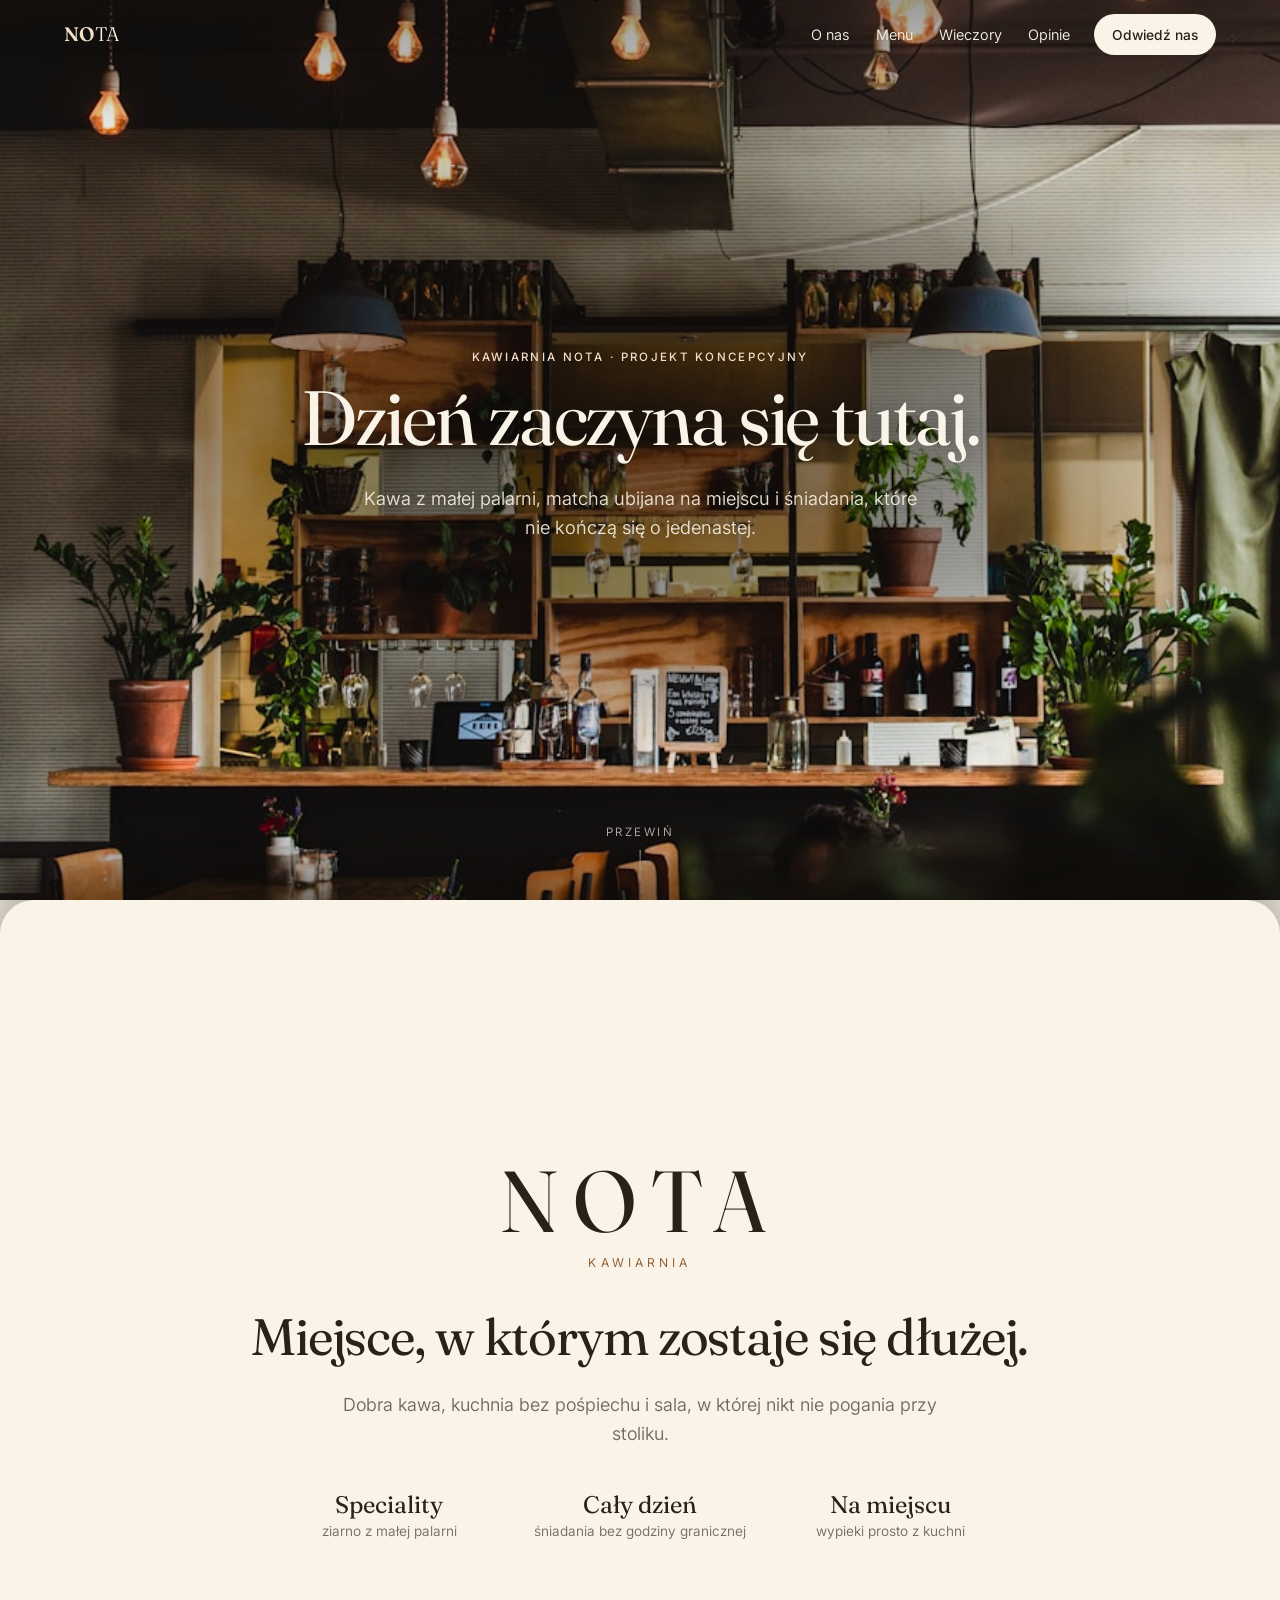
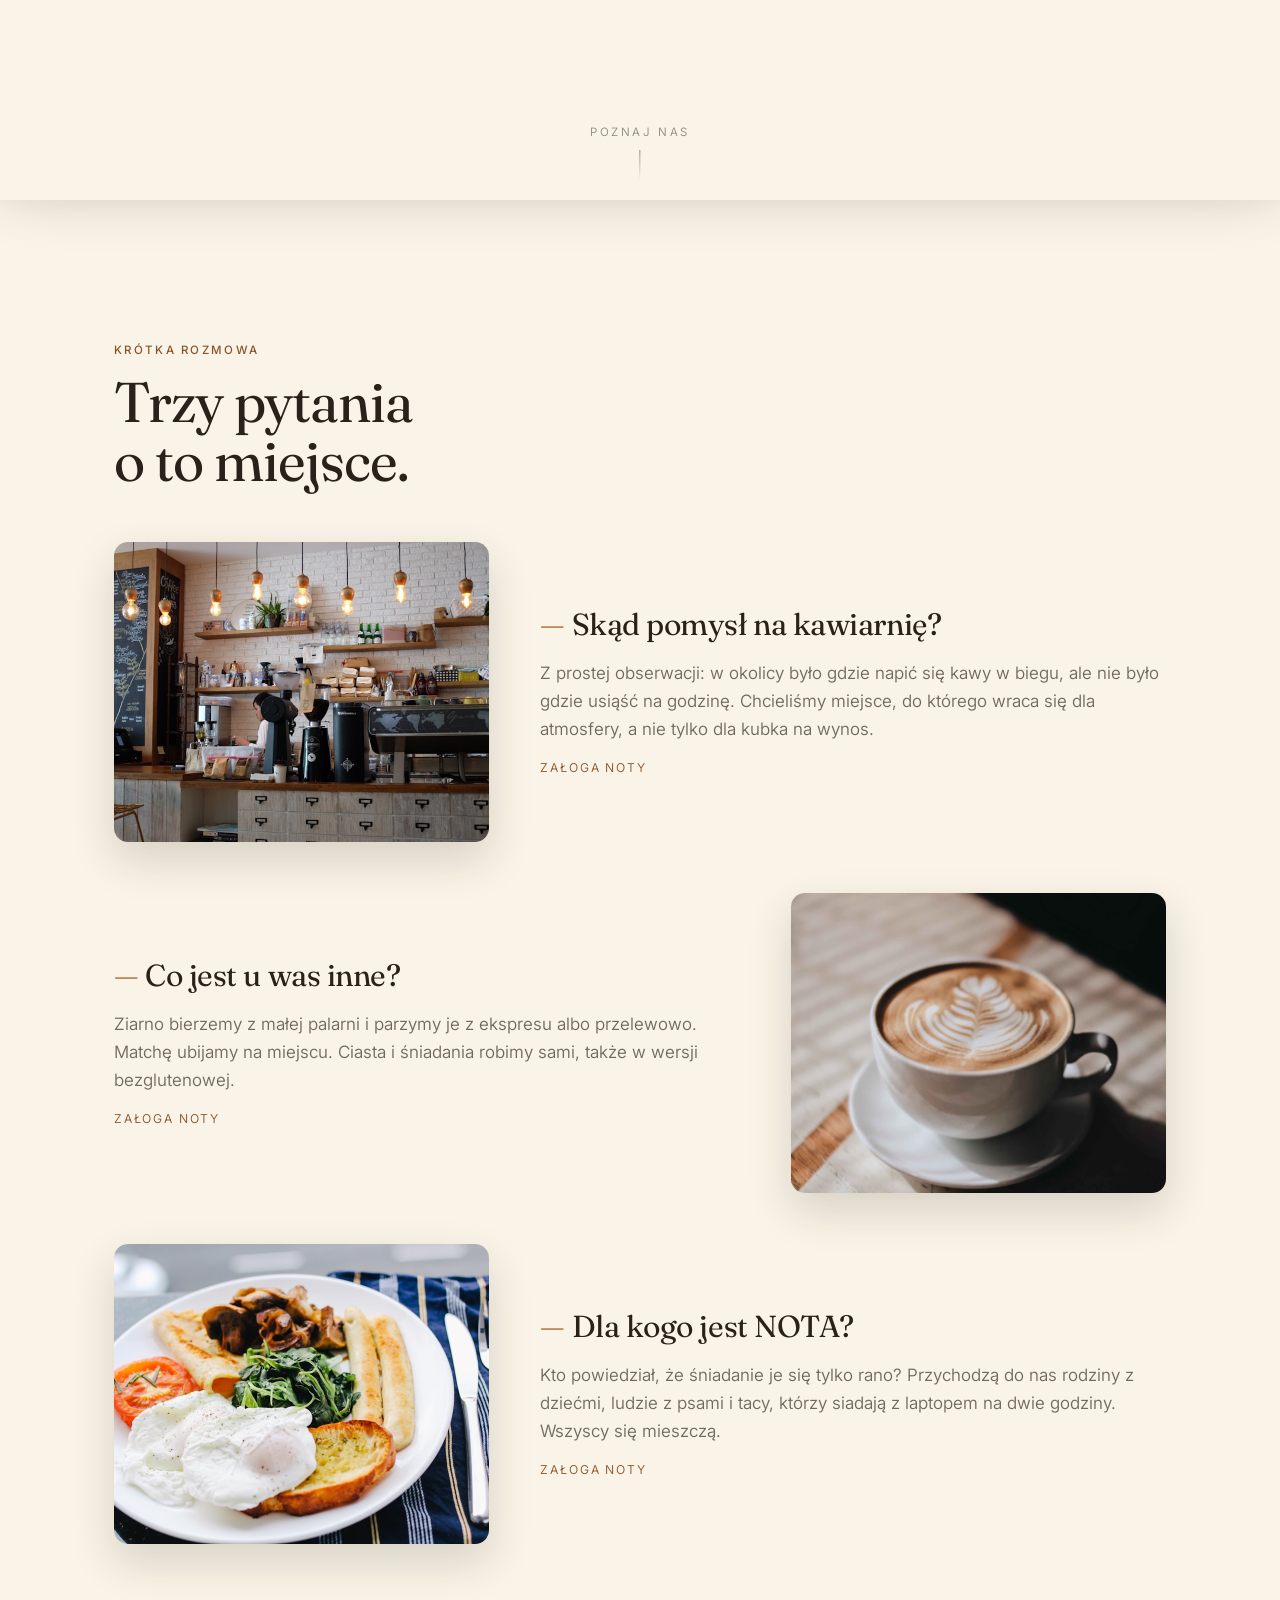
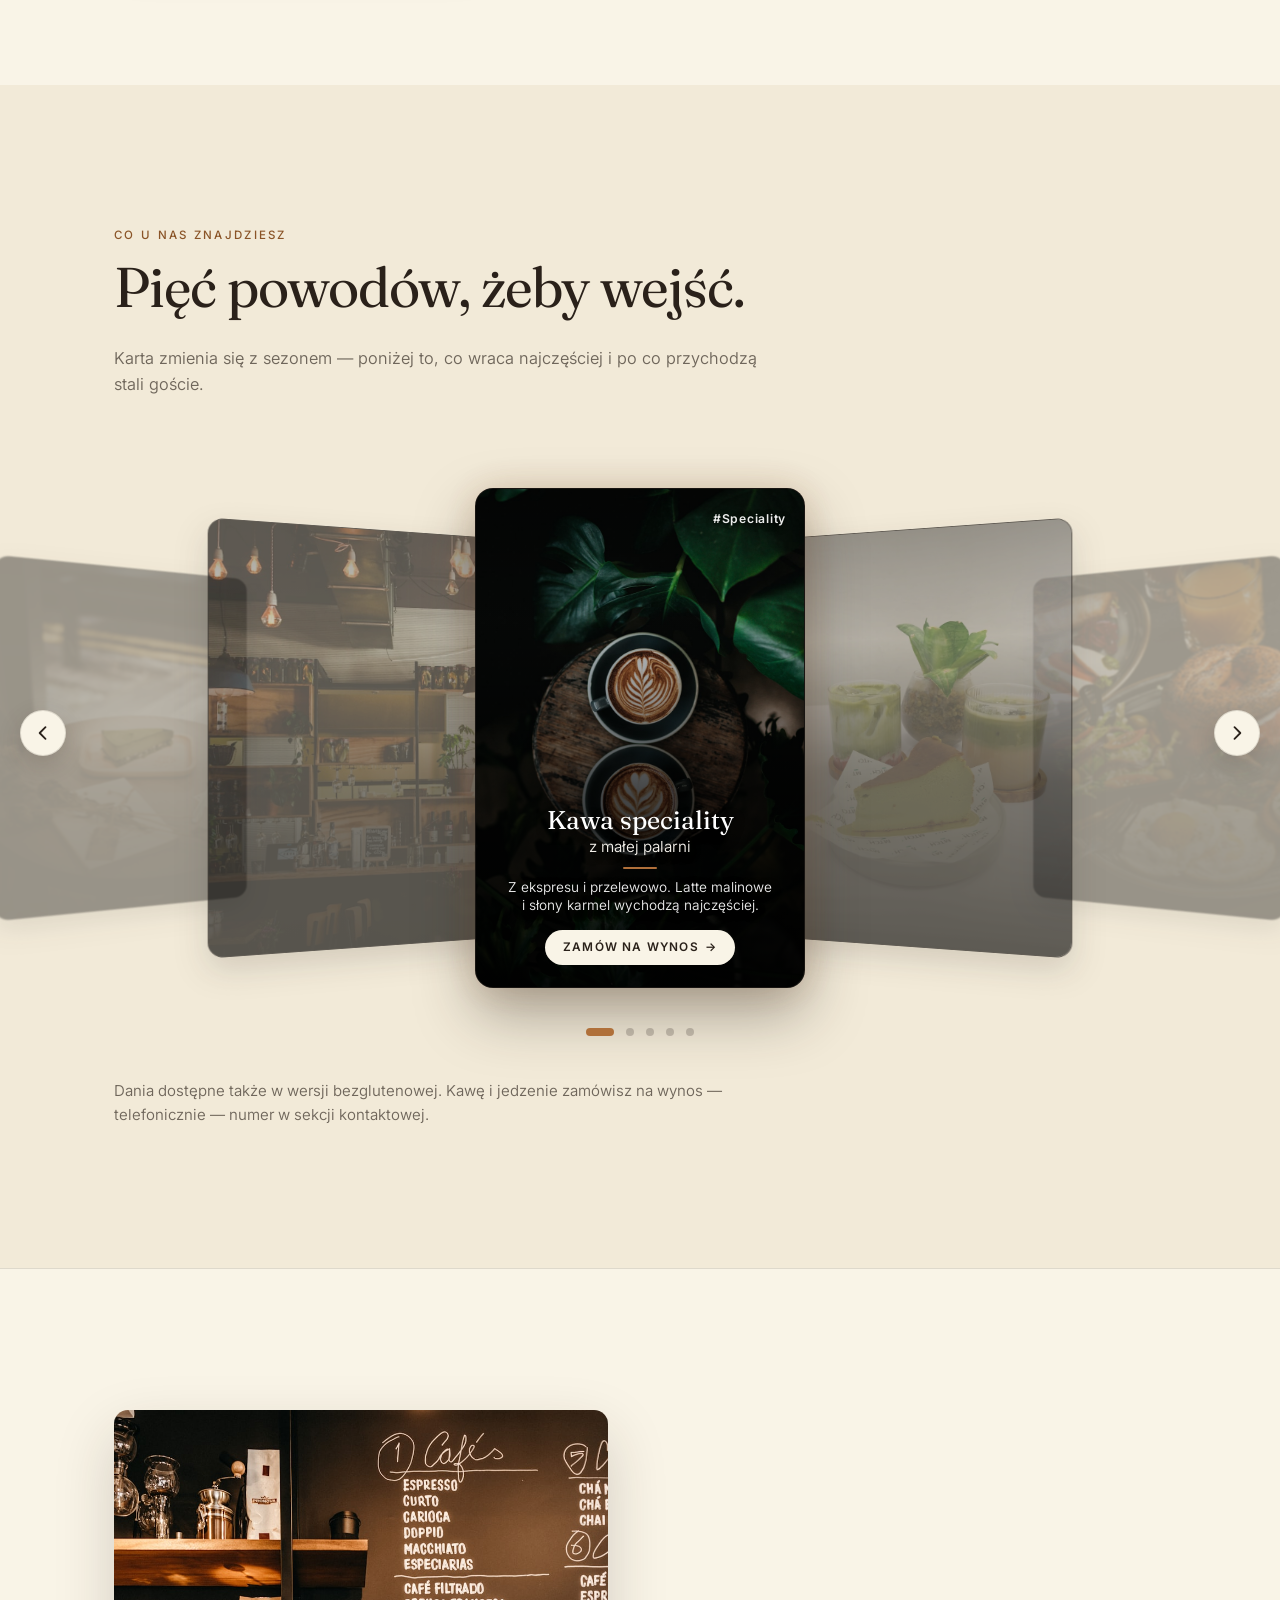
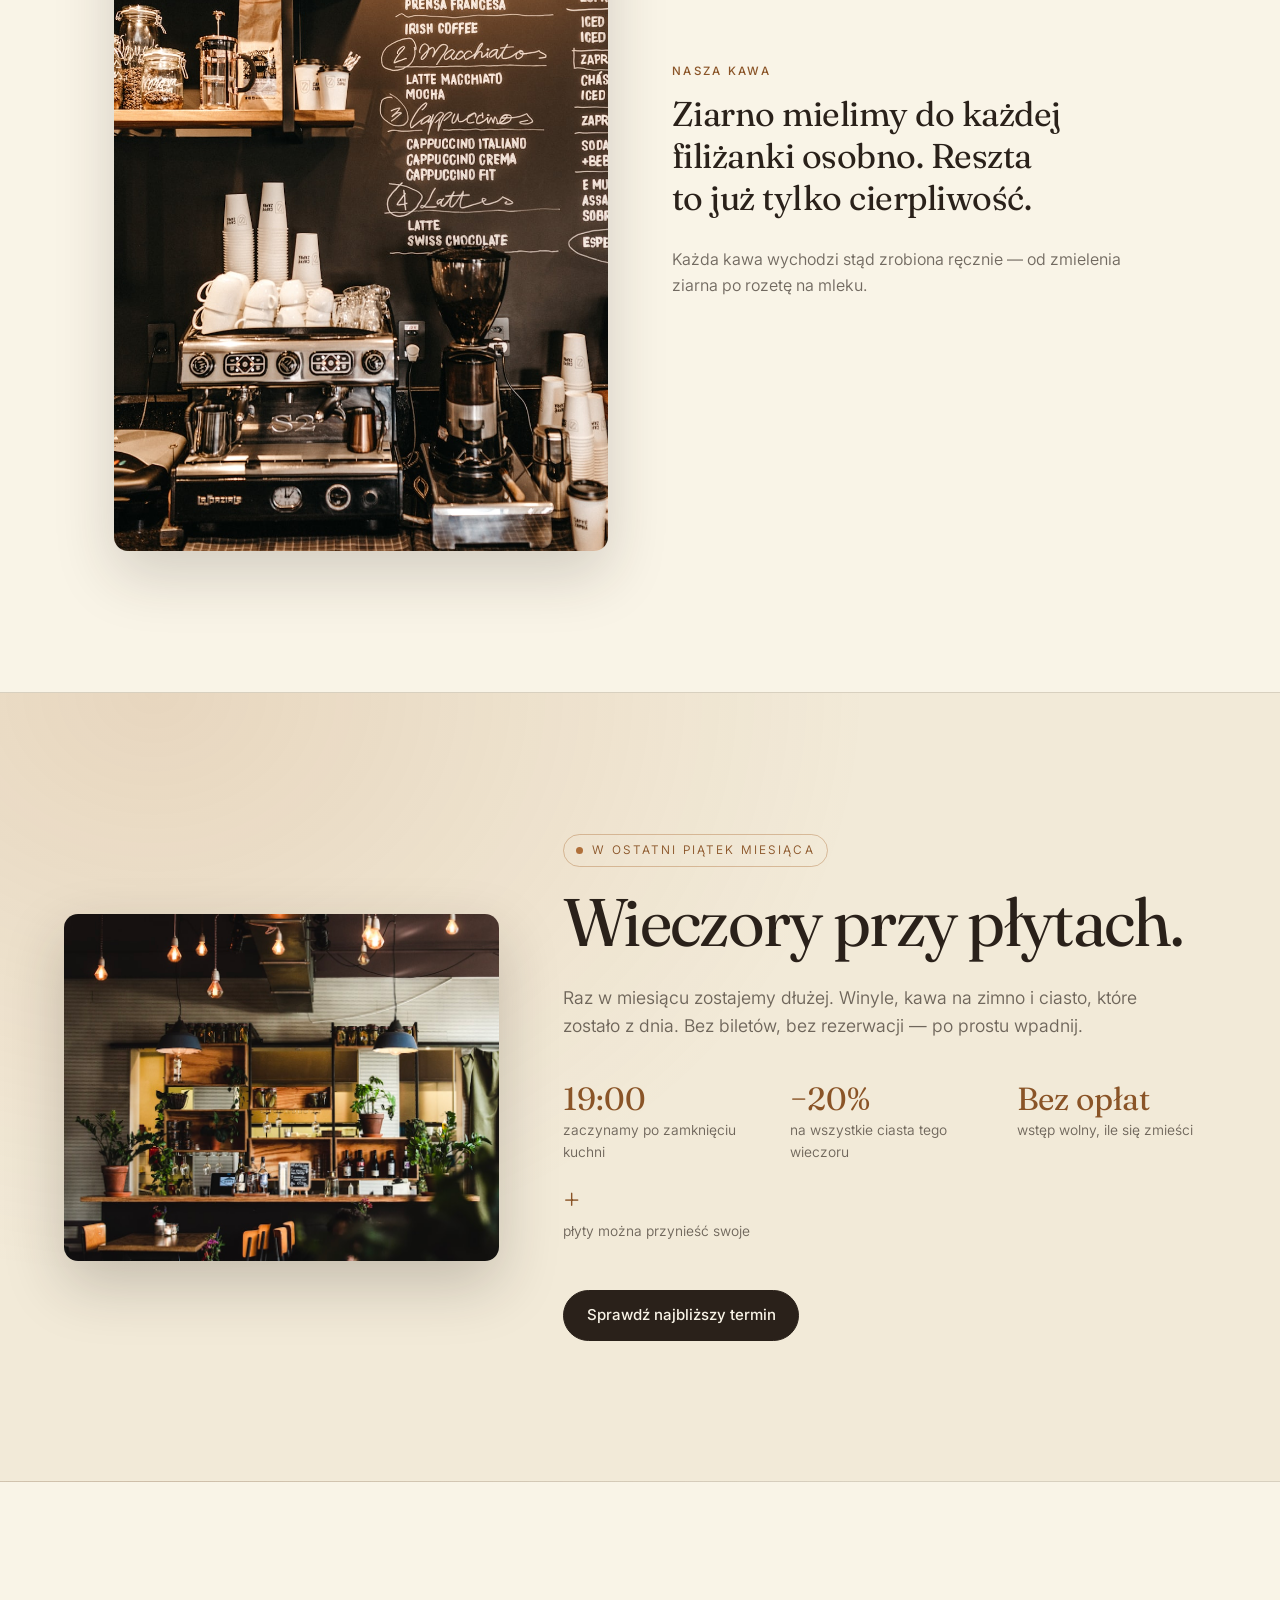
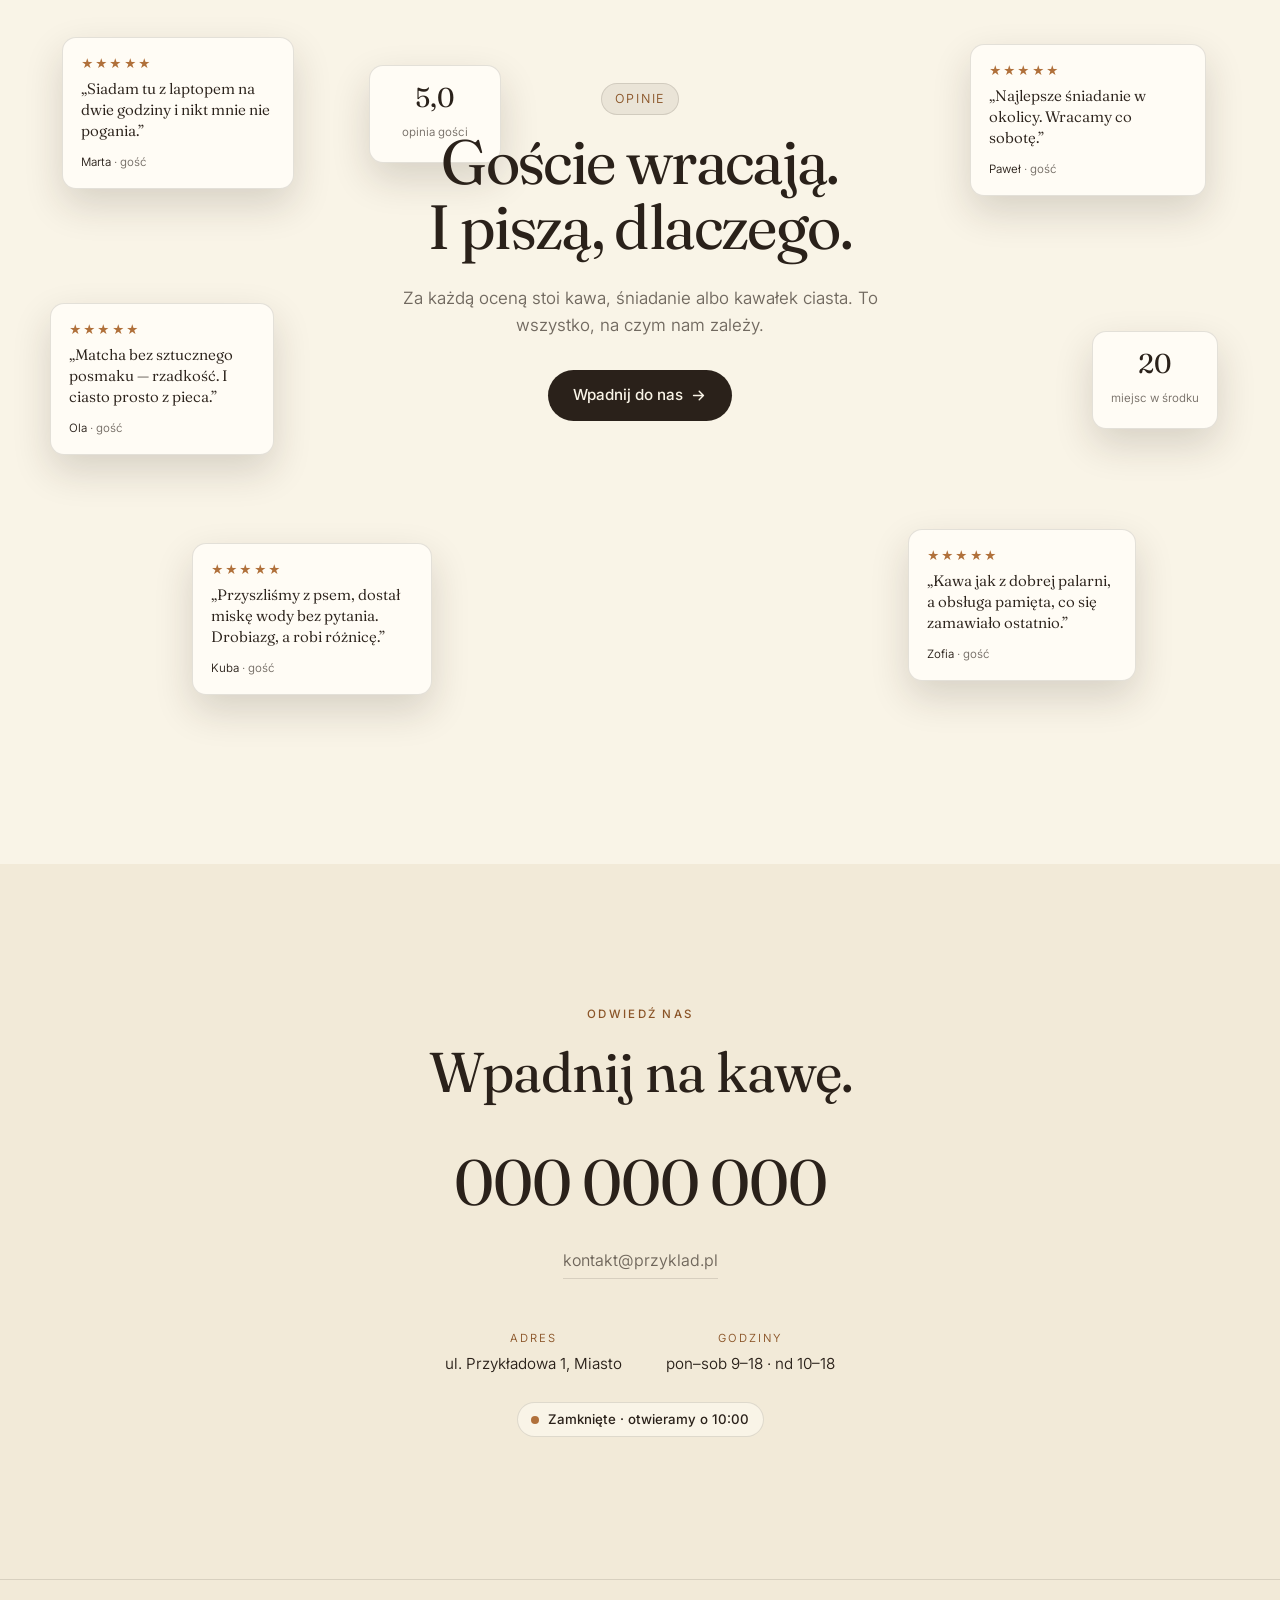
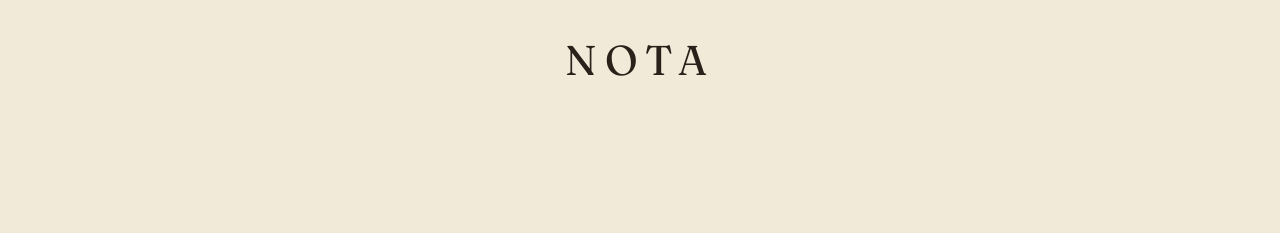
==== commit 672d280c: "Minimalistyczna sekcja kontaktu i dopasowanie do telefonu - kontakt: tytuł, telefon, mail, adres i g" ====
--- a/index.html
+++ b/index.html
@@ -17,7 +17,7 @@
 <link rel="preconnect" href="https://fonts.googleapis.com">
 <link rel="preconnect" href="https://fonts.gstatic.com" crossorigin>
 <link href="https://fonts.googleapis.com/css2?family=Fraunces:ital,opsz,wght@0,9..144,300..700;1,9..144,300..600&family=Inter:wght@300..600&display=swap" rel="stylesheet">
-<link rel="stylesheet" href="assets/css/style.css?v=23">
+<link rel="stylesheet" href="assets/css/style.css?v=25">
 <script>document.documentElement.className+=" splash-on splash-lock";</script>
 </head>
 <body>
@@ -46,7 +46,7 @@
   <nav class="nav__links" aria-label="Główna">
     <a href="#o-nas">O nas</a>
     <a href="#menu">Menu</a>
-    <a href="#urodziny">Urodziny</a>
+    <a href="#urodziny">Wieczory</a>
     <a href="#opinie">Opinie</a>
   </nav>
   <a class="btn btn--pill nav__cta" href="#kontakt">Odwiedź nas</a>
@@ -317,70 +317,16 @@
   <div class="wrap kt__in">
     <p class="eyebrow">Odwiedź nas</p>
     <h2 class="h2 kt__tytul">Wpadnij na&nbsp;kawę.</h2>
-    <p class="kt__adres"><strong>ul. Przykładowa 1</strong>, 00-000 Miasto — w centrum, przy deptaku. Ogródek od frontu, parking w okolicy.</p>
-
-    <div class="kontakty">
-      <a class="duzy duzy--tel" href="tel:+48000000000">
-        <span class="duzy__ikona">
-          <svg width="24" height="24" viewBox="0 0 24 24" fill="none" stroke="currentColor" stroke-width="1.7" aria-hidden="true"><path stroke-linecap="round" stroke-linejoin="round" d="M22 16.9v3a2 2 0 01-2.2 2 19.8 19.8 0 01-8.6-3.1 19.5 19.5 0 01-6-6A19.8 19.8 0 012 4.2 2 2 0 014 2h3a2 2 0 012 1.7c.1 1 .3 1.9.6 2.8a2 2 0 01-.5 2.1L8 9.8a16 16 0 006 6l1.2-1.1a2 2 0 012.1-.5c.9.3 1.8.5 2.8.6a2 2 0 011.7 2z"/></svg>
-        </span>
-        <span class="duzy__txt">
-          <span class="duzy__etykieta">Zadzwoń</span>
-          <span class="duzy__wart">000&nbsp;000&nbsp;000</span>
-        </span>
-        <svg class="duzy__strzalka" width="20" height="20" viewBox="0 0 24 24" fill="none" stroke="currentColor" stroke-width="2" aria-hidden="true"><path stroke-linecap="round" stroke-linejoin="round" d="M5 12h14m0 0l-6-6m6 6l-6 6"/></svg>
-      </a>
-
-      <a class="duzy duzy--mail" href="mailto:kontakt@przyklad.pl">
-        <span class="duzy__ikona">
-          <svg width="24" height="24" viewBox="0 0 24 24" fill="none" stroke="currentColor" stroke-width="1.7" aria-hidden="true"><rect x="2" y="4" width="20" height="16" rx="2"/><path stroke-linecap="round" d="M2.5 6.5L12 13l9.5-6.5"/></svg>
-        </span>
-        <span class="duzy__txt">
-          <span class="duzy__etykieta">Napisz</span>
-          <span class="duzy__wart">kontakt@przyklad.pl</span>
-        </span>
-        <svg class="duzy__strzalka" width="20" height="20" viewBox="0 0 24 24" fill="none" stroke="currentColor" stroke-width="2" aria-hidden="true"><path stroke-linecap="round" stroke-linejoin="round" d="M5 12h14m0 0l-6-6m6 6l-6 6"/></svg>
-      </a>
-    </div>
-
-    <div class="dol">
-      <div class="godziny">
-        <h3>Godziny otwarcia</h3>
-        <span class="status" data-status><i></i><span data-status-txt>Codziennie od rana</span></span>
-        <table>
-          <caption class="sr-only">Godziny otwarcia</caption>
-          <tbody data-godziny>
-            <tr><th scope="row">Poniedziałek</th><td>9:00 – 18:00</td></tr>
-            <tr><th scope="row">Wtorek</th><td>9:00 – 18:00</td></tr>
-            <tr><th scope="row">Środa</th><td>9:00 – 18:00</td></tr>
-            <tr><th scope="row">Czwartek</th><td>9:00 – 18:00</td></tr>
-            <tr><th scope="row">Piątek</th><td>9:00 – 18:00</td></tr>
-            <tr><th scope="row">Sobota</th><td>9:00 – 18:00</td></tr>
-            <tr><th scope="row">Niedziela</th><td>10:00 – 18:00</td></tr>
-          </tbody>
-        </table>
-      </div>
-
-      <div class="trafic">
-        <h3>Jak trafić</h3>
-        <p>Jesteśmy przy <strong>ul. Przykładowej 1</strong>, w centrum, tuż przy deptaku. Ogródek od frontu, parking w okolicy.</p>
-        <a class="btn btn--solid trafic__btn" href="#" aria-disabled="true">
-          Wyznacz trasę
-          <svg width="16" height="16" viewBox="0 0 24 24" fill="none" stroke="currentColor" stroke-width="2" aria-hidden="true"><path stroke-linecap="round" stroke-linejoin="round" d="M5 12h14m0 0l-6-6m6 6l-6 6"/></svg>
-        </a>
-        <p class="trafic__sep">Codziennie wrzucamy tam, co wyszło z kuchni:</p>
-        <div class="trafic__spolecz">
-          <a href="#" aria-disabled="true">
-            <svg width="17" height="17" viewBox="0 0 24 24" fill="none" stroke="currentColor" stroke-width="1.7" aria-hidden="true"><rect x="3" y="3" width="18" height="18" rx="5"/><circle cx="12" cy="12" r="4"/><circle cx="17.2" cy="6.8" r="1.1" fill="currentColor" stroke="none"/></svg>
-            <span>@kawiarnia_nota</span>
-          </a>
-          <a href="#" aria-disabled="true">
-            <svg width="17" height="17" viewBox="0 0 24 24" fill="currentColor" aria-hidden="true"><path d="M14 8.5V11h3l-.5 3H14v7h-3v-7H8.5v-3H11V8c0-2.5 1.5-4 3.8-4 1.1 0 2.2.2 2.2.2v2.5h-1.2c-1.2 0-1.8.6-1.8 1.8z"/></svg>
-            <span>Kawiarnia NOTA</span>
-          </a>
-        </div>
-      </div>
-    </div>
+
+    <a class="kt__tel" href="tel:+48000000000">000&nbsp;000&nbsp;000</a>
+    <a class="kt__mail" href="mailto:kontakt@przyklad.pl">kontakt@przyklad.pl</a>
+
+    <dl class="kt__info">
+      <div><dt>Adres</dt><dd>ul. Przykładowa 1, Miasto</dd></div>
+      <div><dt>Godziny</dt><dd>pon–sob 9–18 · nd 10–18</dd></div>
+    </dl>
+
+    <span class="status" data-status><i></i><span data-status-txt>Codziennie od rana</span></span>
   </div>
 </section>
 
@@ -395,6 +341,6 @@
   </div>
 </footer>
 
-<script src="assets/js/main.js?v=23"></script>
+<script src="assets/js/main.js?v=25"></script>
 </body>
 </html>
--- a/assets/css/style.css
+++ b/assets/css/style.css
@@ -26,7 +26,9 @@
 }
 
 *,*::before,*::after{box-sizing:border-box}
-html{scroll-behavior:smooth;-webkit-text-size-adjust:100%}
+html{scroll-behavior:smooth;-webkit-text-size-adjust:100%;
+  /* Siatka bezpieczeństwa: nic nie może poszerzyć strony na telefonie. */
+  overflow-x:hidden;overflow-x:clip}
 body{
   margin:0;
   background:var(--cream);
@@ -173,19 +175,10 @@
   display:flex;align-items:center;gap:9px;
   text-decoration:none;font-family:var(--serif);font-size:1.22rem;letter-spacing:-.01em;
   color:var(--ink);
-}
-/* Profile przy sygnaturze, w lewym górnym rogu. Odstęp na prawo przejmuje
-   ten blok, bo to on domyka lewą stronę paska. */
-.nav__spolecz{display:flex;align-items:center;gap:4px;margin-right:auto}
-.nav__spolecz a{
-  display:inline-flex;align-items:center;justify-content:center;
-  width:30px;height:30px;border-radius:50%;color:var(--ink);
-  opacity:.72;transition:opacity .2s ease,background .2s ease;
-}
-.nav__spolecz a:hover{opacity:1;background:rgba(42,33,26,.07)}
-.nav:not(.is-stuck) .nav__spolecz a{color:var(--cream)}
-.nav:not(.is-stuck) .nav__spolecz a:hover{background:rgba(249,244,231,.16)}
-@media (max-width:480px){ .nav__spolecz{display:none} }
+  /* Odpycha linki i przycisk do prawej. Przez chwilę robił to blok ikon
+     społecznościowych, a po jego usunięciu menu zbiło się w lewo. */
+  margin-right:auto;
+}
 /* Zanim nawigacja się przyklei, leży na wideo — wtedy jasna.
    Po przyklejeniu ma kremowe tło, więc logo wraca do swojego koloru. */
 .nav:not(.is-stuck) .nav__brand,
@@ -200,7 +193,7 @@
 @media (max-width:760px){
   .nav__links{gap:0}
   .nav__links a:not([href="#menu"]){display:none}
-  .nav__links a{font-size:.86rem;color:var(--ink)}
+  .nav__links a{font-size:.86rem;color:var(--ink);padding:12px 8px;margin:-12px 0}
   .nav{gap:16px}
 }
 
@@ -265,7 +258,7 @@
 .hero__hint{
   position:absolute;left:50%;bottom:20px;transform:translateX(-50%);
   display:flex;flex-direction:column;align-items:center;gap:8px;
-  font-size:.66rem;letter-spacing:.24em;text-transform:uppercase;
+  font-size:.72rem;letter-spacing:.22em;text-transform:uppercase;
   color:rgba(249,244,231,.75);text-decoration:none;z-index:3;
 }
 .hero__hint i{display:block;width:1px;height:30px;background:linear-gradient(rgba(249,244,231,.75),transparent);animation:drip 2.2s ease-in-out infinite}
@@ -312,7 +305,7 @@
 .hero2__hint{
   position:absolute;left:50%;bottom:20px;transform:translateX(-50%);
   display:flex;flex-direction:column;align-items:center;gap:8px;
-  font-size:.66rem;letter-spacing:.24em;text-transform:uppercase;
+  font-size:.72rem;letter-spacing:.22em;text-transform:uppercase;
   color:var(--ink-soft);text-decoration:none;
 }
 .hero2__hint i{display:block;width:1px;height:30px;background:linear-gradient(var(--ink-soft),transparent);animation:drip 2.2s ease-in-out infinite}
@@ -390,6 +383,11 @@
   width:100%;
   padding:8px 0 4px;
   user-select:none;
+  /* Boczne karty wychodzą poza ekran z założenia. Bez przycięcia mobilny Chrome
+     poszerza pod nie cały widok strony (375 px robiło się 634) i oddala stronę.
+     clip zamiast hidden: nie tworzy kontenera przewijania i nie ucina cieni w pionie. */
+  overflow-x:hidden;
+  overflow-x:clip;
 }
 .cf__stage{
   position:relative;
@@ -476,12 +474,16 @@
 .cf__nav--prev{left:max(16px,calc(50% - 620px))}
 .cf__nav--next{right:max(16px,calc(50% - 620px))}
 
-.cf__dots{display:flex;align-items:center;justify-content:center;gap:8px}
+.cf__dots{display:flex;align-items:center;justify-content:center;gap:12px}
 .cf__dots button{
+  position:relative;
   height:8px;width:8px;padding:0;border:none;border-radius:100px;
   background:rgba(42,33,26,.22);cursor:pointer;
   transition:width .3s ease,background .3s ease;
 }
+/* Niewidoczne powiększenie pola dotyku do ~36 px — kropka zostaje mała. */
+.cf__dots button::after{content:"";position:absolute;inset:-14px -6px}
+.cf__dots{gap:12px}
 .cf__dots button[aria-selected="true"]{width:28px;background:var(--amber)}
 .cf__dots button:focus-visible{outline:2px solid var(--amber);outline-offset:3px}
 
@@ -582,6 +584,13 @@
   .plyw[data-od="mob"]{display:none}
 }
 @media (min-width:1100px){ .plyw[data-od="lg"]{display:block} }
+/* Telefon: zamiast procentów od wysokości sceny — stały pas nad i pod treścią,
+   żeby karta nie wjeżdżała na nagłówek (przy 2% górna przykrywała tytuł). */
+@media (max-width:759px){
+  .plyw-scena{min-height:0;padding-top:170px;padding-bottom:170px}
+  .plyw[data-od="mob"]{top:22px !important;left:16px !important;right:auto !important;bottom:auto !important}
+  .plyw[data-od="mob"] ~ .plyw[data-od="mob"]{top:auto !important;bottom:22px !important;left:auto !important;right:16px !important}
+}
 
 .plyw-tresc{position:relative;z-index:10;display:flex;flex-direction:column;
   align-items:center;text-align:center}
@@ -604,7 +613,7 @@
   .plyw__in{opacity:1;transform:none;transition:none}
 }
 
-/* --- Kontakt: duże przyciski, kafelki i ziarna w tle --- */
+/* --- Kontakt: minimalnie, ziarna w tle --- */
 .kt{position:relative;overflow:hidden}
 .ziarna{position:absolute;inset:0;pointer-events:none;z-index:0}
 .ziarno{position:absolute;color:var(--amber);opacity:0;
@@ -616,97 +625,45 @@
   86%  {opacity:var(--kryc,.16)}
   100% {opacity:0;   transform:translate3d(var(--dx,30px),var(--lot,-200px),0) rotate(var(--obrot,180deg))}
 }
-.kt__in{position:relative;z-index:2}
-.kt__tytul{max-width:16ch}
-.kt__adres{margin:0;color:var(--ink-mute);max-width:560px}
-.kt__adres strong{color:var(--ink);font-weight:500}
-
-/* Duże kafle kontaktu */
-.kontakty{display:grid;grid-template-columns:repeat(2,minmax(0,1fr));gap:16px;
-  margin:clamp(28px,4vw,44px) 0}
-@media (max-width:720px){ .kontakty{grid-template-columns:1fr} }
-.duzy{position:relative;overflow:hidden;display:flex;align-items:center;gap:18px;
-  padding:clamp(20px,2.6vw,28px) clamp(22px,3vw,32px);
-  border-radius:var(--r);border:1px solid var(--line);background:var(--card);
-  text-decoration:none;color:var(--ink);
-  transition:transform .3s cubic-bezier(.2,.9,.3,1),box-shadow .3s ease,border-color .3s ease}
-.duzy:hover{transform:translateY(-3px);box-shadow:0 20px 44px rgba(42,33,26,.16);
-  border-color:rgba(42,33,26,.26)}
-/* Smuga światła przejeżdża po kafelku przy najechaniu. */
-.duzy::after{content:"";position:absolute;top:0;bottom:0;left:-60%;width:45%;
-  background:linear-gradient(100deg,transparent,rgba(255,255,255,.75),transparent);
-  transform:skewX(-18deg);opacity:0;pointer-events:none}
-.duzy:hover::after{animation:smuga .85s ease}
-@keyframes smuga{0%{left:-60%;opacity:.9}100%{left:120%;opacity:0}}
-
-.duzy__ikona{flex:none;width:52px;height:52px;border-radius:50%;display:grid;place-items:center;
-  background:rgba(176,112,58,.12);color:var(--amber-ink);transition:background .3s ease}
-.duzy:hover .duzy__ikona{background:rgba(176,112,58,.2)}
-.duzy--tel:hover .duzy__ikona svg{animation:dzwoni .7s ease}
-@keyframes dzwoni{0%,100%{transform:rotate(0)}15%{transform:rotate(-16deg)}30%{transform:rotate(13deg)}45%{transform:rotate(-9deg)}60%{transform:rotate(6deg)}75%{transform:rotate(-3deg)}}
-.duzy--mail:hover .duzy__ikona svg{animation:klapka .6s ease}
-@keyframes klapka{0%,100%{transform:translateY(0)}40%{transform:translateY(-4px) scale(1.06)}}
-
-.duzy__txt{min-width:0}
-.duzy__etykieta{display:block;font-size:.72rem;letter-spacing:.16em;text-transform:uppercase;
-  color:var(--amber-ink);margin-bottom:.25em}
-.duzy__wart{display:block;font-family:var(--serif);font-weight:400;line-height:1.05;
-  letter-spacing:-.02em;color:var(--ink);word-break:break-word}
-.duzy--tel .duzy__wart{font-size:clamp(1.9rem,4.2vw,2.9rem);font-variant-numeric:tabular-nums}
-.duzy--mail .duzy__wart{font-size:clamp(1.02rem,2vw,1.35rem)}
-.duzy__strzalka{margin-left:auto;flex:none;color:var(--ink-soft);
-  transition:transform .3s ease,color .3s ease}
-.duzy:hover .duzy__strzalka{transform:translateX(4px);color:var(--ink)}
-
-/* Kafelki: godziny i dojazd */
-.dol{display:grid;grid-template-columns:repeat(2,minmax(0,1fr));gap:clamp(18px,3vw,28px);
-  align-items:stretch}
-@media (max-width:820px){ .dol{grid-template-columns:1fr} }
-
-.godziny,.trafic{position:relative;overflow:hidden;border-radius:var(--r);
-  border:1px solid var(--line);background:var(--card);padding:clamp(22px,3vw,30px)}
-.godziny::before{content:"";position:absolute;width:220px;height:220px;right:-70px;top:-90px;
-  border-radius:50%;background:radial-gradient(circle,rgba(176,112,58,.16),transparent 70%);
-  pointer-events:none}
-.trafic::before{content:"";position:absolute;width:200px;height:200px;left:-70px;bottom:-90px;
-  border-radius:50%;background:radial-gradient(circle,rgba(110,139,90,.14),transparent 70%);
-  pointer-events:none}
-.godziny h3,.trafic h3{font-family:var(--serif);font-weight:400;font-size:1.3rem;
-  margin:0 0 .9em;position:relative}
+
+.kt__in{position:relative;z-index:2;
+  display:flex;flex-direction:column;align-items:center;text-align:center}
+.kt__tytul{margin-bottom:.7em}
+
+/* Telefon to główna akcja sekcji — duży, ale goły tekst, bez kafla. */
+.kt__tel{
+  font-family:var(--serif);font-weight:400;
+  font-size:clamp(2.2rem,7vw,4rem);line-height:1;letter-spacing:-.02em;
+  font-variant-numeric:tabular-nums;
+  color:var(--ink);text-decoration:none;
+  padding:.15em .1em;
+  transition:color .2s ease;
+}
+.kt__tel:hover{color:var(--amber-ink)}
+.kt__mail{
+  margin-top:.9em;font-size:1rem;color:var(--ink-mute);
+  text-decoration:none;border-bottom:1px solid var(--line);padding:10px 0 4px;
+  transition:color .2s ease,border-color .2s ease;
+}
+.kt__mail:hover{color:var(--ink);border-bottom-color:var(--ink)}
+
+.kt__info{
+  display:flex;flex-wrap:wrap;justify-content:center;gap:12px 44px;
+  margin:clamp(34px,5vw,50px) 0 26px;
+}
+.kt__info div{display:flex;flex-direction:column;gap:.3em}
+.kt__info dt{font-size:.7rem;letter-spacing:.18em;text-transform:uppercase;color:var(--amber-ink)}
+.kt__info dd{margin:0;font-size:.95rem;color:var(--ink)}
 
 .status{display:inline-flex;align-items:center;gap:9px;border-radius:100px;padding:.45em 1em;
-  font-size:.83rem;font-weight:500;border:1px solid var(--line);background:var(--cream);
-  margin-bottom:1.1em;position:relative}
+  font-size:.83rem;font-weight:500;border:1px solid var(--line);background:var(--cream)}
 .status i{width:8px;height:8px;border-radius:50%;background:var(--ink-mute);display:block}
 .status.otwarte i{background:#4E8B4A;box-shadow:0 0 0 4px rgba(78,139,74,.18);
   animation:puls 2.2s ease-in-out infinite}
 .status.zamkniete i{background:#B0703A}
 @keyframes puls{0%,100%{opacity:.5}50%{opacity:1}}
 
-.godziny table{width:100%;border-collapse:collapse;position:relative}
-.godziny th,.godziny td{text-align:left;padding:.5em 0;font-weight:400;font-size:.93rem;
-  border-bottom:1px solid var(--line)}
-.godziny th{color:var(--ink-mute)}
-.godziny td{text-align:right;font-variant-numeric:tabular-nums}
-.godziny tr:last-child th,.godziny tr:last-child td{border-bottom:none}
-.godziny tr.dzis th,.godziny tr.dzis td{color:var(--ink);font-weight:500}
-.godziny tr.dzis th::before{content:"● ";color:var(--amber);font-size:.7em;vertical-align:middle}
-
-.trafic p{margin:0 0 1.2em;color:var(--ink-mute);font-size:.95rem;position:relative}
-.trafic strong{color:var(--ink);font-weight:500}
-.trafic__btn{position:relative;gap:.55em}
-.trafic__btn svg{transition:transform .25s ease}
-.trafic__btn:hover svg{transform:translateX(3px)}
-.trafic__sep{margin:1.6em 0 .7em !important;font-size:.85rem !important}
-.trafic__spolecz{display:flex;flex-wrap:wrap;gap:10px;position:relative}
-.trafic__spolecz a{display:inline-flex;align-items:center;gap:8px;padding:.55em 1em;
-  border-radius:100px;border:1px solid var(--line);background:var(--cream);
-  color:var(--ink);text-decoration:none;font-size:.88rem;
-  transition:background .2s ease,transform .2s ease}
-.trafic__spolecz a:hover{background:#fff;transform:translateY(-1px)}
-.trafic__spolecz svg{color:var(--amber-ink);flex:none}
-
-@media (prefers-reduced-motion:reduce){ .ziarna{display:none} }
+@media (prefers-reduced-motion:reduce){ .ziarna{display:none} .status i{animation:none} }
 
 /* --- Stopka --- */
 .foot{background:var(--tint);padding:60px 0;border-top:1px solid var(--line)}
